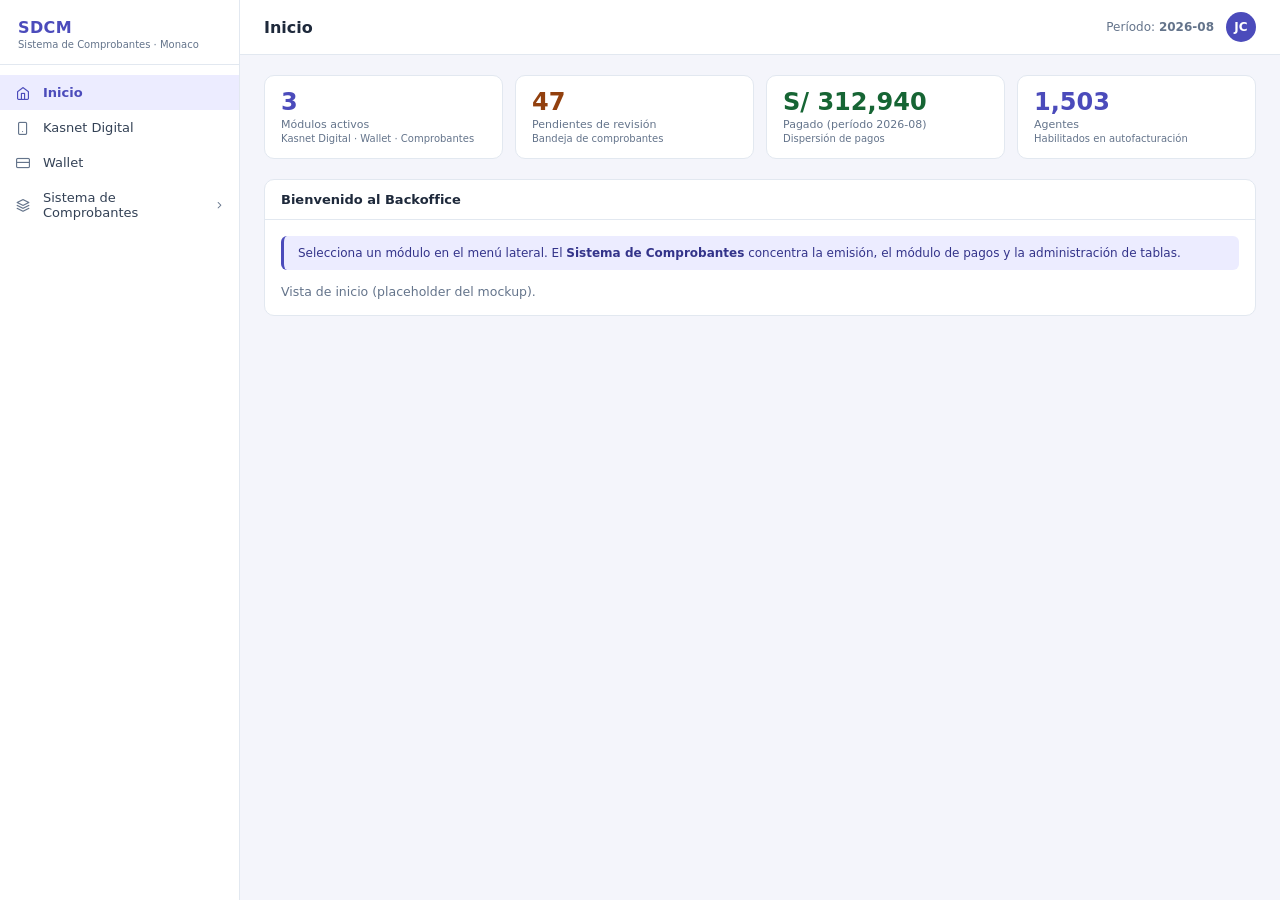
==== index.html @ 995d5975 "primer commit" ====
<!DOCTYPE html>
<html lang="es">
<head>
<meta charset="UTF-8"/>
<meta name="viewport" content="width=device-width, initial-scale=1.0"/>
<title>SDCM — Sistema de Comprobantes Monaco</title>
<link rel="stylesheet" href="css/style.css">
  <link rel="stylesheet" href="css/main.css">
  <link rel="stylesheet" href="icons/Feather/style.css">
</head>
<body>

<!-- ===== SIDEBAR ===== -->
<aside class="sb">
  <div class="sb-brand">
    <h1>SDCM</h1>
    <small>Sistema de Comprobantes · Monaco</small>
  </div>
  <nav class="sb-nav">
    <a data-view="inicio" class="active"><i class="icon-home ic"></i> Inicio</a>
    <a data-view="kasnet-digital"><i class="icon-smartphone ic"></i> Kasnet Digital</a>
    <a data-view="wallet"><i class="icon-credit-card ic"></i> Wallet</a>

    <div class="grp" id="grp-sdcm">
      <div class="grp-head"><i class="icon-layers ic"></i> Sistema de Comprobantes <i class="icon-chevron-right caret"></i></div>
      <div class="grp-body">
        <div class="subgrp">Emisión de Comprobantes</div>
        <a data-view="lotes"><i class="icon-inbox ic"></i> Lotes</a>
        <a data-view="comprobantes"><i class="icon-file-text ic"></i> Comprobantes</a>
        <a data-view="bandeja"><i class="icon-tool ic"></i> Bandeja de Revisión</a>
        <a data-view="anulaciones"><i class="icon-x-circle ic"></i> Anulaciones</a>

        <div class="subgrp">Módulo de Pagos</div>
        <a data-view="prep-pagos"><i class="icon-link-2 ic"></i> Preparación de Pagos</a>
        <a data-view="disp-pagos"><i class="icon-dollar-sign ic"></i> Dispersión de Pagos</a>

        <div class="subgrp">Administración de tablas</div>
        <a data-view="mantenimiento"><i class="icon-settings ic"></i> Mantenimiento</a>
        <a data-view="auditoria"><i class="icon-edit-3 ic"></i> Auditoría</a>
      </div>
    </div>
  </nav>
</aside>

<!-- ===== MAIN ===== -->
<div class="main">
  <div class="topbar">
    <span class="topbar-title" id="viewTitle">Inicio</span>
    <span class="topbar-sub" id="viewSub"></span>
    <div class="ml">
      <span style="font-size:12px;color:var(--muted)">Período: <b>2026-08</b></span>
      <div class="avatar">JC</div>
    </div>
  </div>
  <div class="content">

<!-- ======================== INICIO ======================== -->
<section class="view active" id="inicio">
  <div class="cards" style="grid-template-columns:repeat(4,1fr)">
    <div class="card"><div class="n">3</div><div class="lbl">Módulos activos</div><div class="sub">Kasnet Digital · Wallet · Comprobantes</div></div>
    <div class="card amber"><div class="n">47</div><div class="lbl">Pendientes de revisión</div><div class="sub">Bandeja de comprobantes</div></div>
    <div class="card ok"><div class="n">S/ 312,940</div><div class="lbl">Pagado (período 2026-08)</div><div class="sub">Dispersión de pagos</div></div>
    <div class="card"><div class="n">1,503</div><div class="lbl">Agentes</div><div class="sub">Habilitados en autofacturación</div></div>
  </div>
  <div class="panel">
    <div class="ph">Bienvenido al Backoffice</div>
    <div class="pb">
      <div class="info">Selecciona un módulo en el menú lateral. El <b>Sistema de Comprobantes</b> concentra la emisión, el módulo de pagos y la administración de tablas.</div>
      <p style="color:var(--muted);font-size:12.5px;">Vista de inicio (placeholder del mockup).</p>
    </div>
  </div>
</section>

<!-- ======================== KASNET DIGITAL ======================== -->
<section class="view" id="kasnet-digital">
  <div class="panel">
    <div class="ph">Kasnet Digital</div>
    <div class="pb"><div class="info">Módulo <b>Kasnet Digital</b> — placeholder del mockup. Aún sin pantallas definidas.</div></div>
  </div>
</section>

<!-- ======================== WALLET ======================== -->
<section class="view" id="wallet">
  <div class="panel">
    <div class="ph">Wallet</div>
    <div class="pb"><div class="info">Módulo <b>Wallet</b> — placeholder del mockup. Aún sin pantallas definidas.</div></div>
  </div>
</section>

<!-- ======================== LOTES ======================== -->
<section class="view" id="lotes">
  <div class="tabs">
    <button class="active" data-tab="lotes-dash">📊 Estado General</button>
    <button data-tab="lotes-carga">📤 Carga de Planilla</button>
    <button data-tab="lotes-consulta">📋 Consulta de Lotes</button>
  </div>

  <!-- Tab: Estado General -->
  <div class="tab-pane active" id="lotes-dash">
    <div class="cards">
      <div class="card"><div class="n">12</div><div class="lbl">Total lotes</div><div class="sub">Histórico</div></div>
      <div class="card amber"><div class="n">1</div><div class="lbl">Lote Clasificado</div><div class="sub">Pendiente de envío</div></div>
      <div class="card amber"><div class="n">1</div><div class="lbl">Lote Procesando</div><div class="sub">En emisión</div></div>
      <div class="card amber"><div class="n">1</div><div class="lbl">Lote Pagando</div><div class="sub">En módulo de pagos</div></div>
      <div class="card ok"><div class="n">9</div><div class="lbl">Lote Finalizado</div><div class="sub">Cerrados</div></div>
    </div>
    <div class="panel">
      <div class="ph">Distribución de lotes por estado</div>
      <div class="pb">
        <div class="chart">
          <div class="bar-row"><span class="lbl">Lote Finalizado</span><div class="bar-track"><div class="bar-fill bar-ok" style="width:75%"></div></div><span class="val">9</span></div>
          <div class="bar-row"><span class="lbl">Lote Pagando</span><div class="bar-track"><div class="bar-fill bar-amber" style="width:8%"></div></div><span class="val">1</span></div>
          <div class="bar-row"><span class="lbl">Lote Procesando</span><div class="bar-track"><div class="bar-fill bar-kas" style="width:8%"></div></div><span class="val">1</span></div>
          <div class="bar-row"><span class="lbl">Lote Clasificado</span><div class="bar-track"><div class="bar-fill bar-amber" style="width:8%"></div></div><span class="val">1</span></div>
        </div>
      </div>
    </div>
    <div class="panel">
      <div class="ph">Lotes recientes</div>
      <div class="pb">
        <table>
          <tr><th>Archivo</th><th>Período</th><th>Registros</th><th>Completados</th><th>Observados</th><th>Estado</th><th></th></tr>
          <tr><td>Carga_2026-08.xlsx</td><td>2026-08</td><td>1,482</td><td>1,203</td><td>47</td><td><span class="badge b-amber">Lote Pagando</span></td><td><button class="btn sm ghost" onclick="openDetalle()">Ver</button></td></tr>
          <tr><td>Carga_2026-07.xlsx</td><td>2026-07</td><td>1,455</td><td>1,420</td><td>12</td><td><span class="badge b-ok">Lote Finalizado</span></td><td><button class="btn sm ghost" onclick="openDetalle()">Ver</button></td></tr>
          <tr><td>Carga_2026-06.xlsx</td><td>2026-06</td><td>1,430</td><td>1,398</td><td>8</td><td><span class="badge b-ok">Lote Finalizado</span></td><td><button class="btn sm ghost" onclick="openDetalle()">Ver</button></td></tr>
        </table>
      </div>
    </div>
  </div>

  <!-- Tab: Carga de Planilla -->
  <div class="tab-pane" id="lotes-carga">
    <div class="info">Solo se aceptan archivos <b>.xlsx</b> con las 27 columnas definidas. El sistema verifica que existan reglas activas antes de aceptar el archivo.</div>
    <div class="drop" onclick="startClasif()">
      <div class="drop-icon">📁</div>
      <b>Arrastra el Excel aquí o haz clic para seleccionar</b>
      <p>Formato: .xlsx · Máx. ~10,000 registros (Escenario B)</p>
    </div>
    <div id="carga-panel" style="display:none;margin-top:16px;">
      <div class="panel">
        <div class="ph">Resumen del archivo <span class="hint">confirmar antes de clasificar</span></div>
        <div class="pb">
          <table style="margin-bottom:12px;">
            <tr><td><b>Archivo</b></td><td>Carga_2026-08.xlsx</td><td><b>Registros</b></td><td>1,482</td><td><b>Cargado por</b></td><td>Joel Cauti · 09:14 hrs</td></tr>
          </table>
          <div class="btn-row"><button class="btn" onclick="runClasif()">✓ Confirmar y clasificar</button><button class="btn ghost">Cancelar</button></div>
        </div>
      </div>
      <div id="clasif-run" style="display:none;">
        <div class="panel">
          <div class="ph">Clasificando… <span class="hint">el sistema aplica reglas de negocio en tiempo real</span></div>
          <div class="pb">
            <div class="prog"><i id="clasif-bar" style="width:0%;transition:width .3s"></i></div>
            <small id="clasif-pct" style="color:var(--muted)">0 de 1,482 registros procesados</small>
          </div>
        </div>
      </div>
      <div id="clasif-result" style="display:none;">
        <div class="panel">
          <div class="ph">Resultado de clasificación <span class="hint">revisa antes de enviar a la OSE</span></div>
          <div class="pb">
            <div class="cards">
              <div class="card ok"><div class="n">1,203</div><div class="lbl">05 · Carga Completado</div></div>
              <div class="card"><div class="n">98</div><div class="lbl">01 · No Aplica</div></div>
              <div class="card"><div class="n">86</div><div class="lbl">02 · No Requerido</div></div>
              <div class="card"><div class="n">48</div><div class="lbl">03 · No Pago</div></div>
              <div class="card warn"><div class="n">47</div><div class="lbl">04 · Observado</div></div>
            </div>
            <div class="formula"><b>Cuadre:</b> 1,482 = 1,203 + 98 + 86 + 48 + 47</div>
            <div class="btn-row" style="margin-top:14px;">
              <button class="btn ok">✓ Confirmar envío a OSE</button>
              <button class="btn ghost">Ver observados (47)</button>
            </div>
          </div>
        </div>
      </div>
    </div>
  </div>

  <!-- Tab: Consulta de Lotes -->
  <div class="tab-pane" id="lotes-consulta">
    <div class="filters">
      <div class="fld"><label>Período</label><input type="month" value="2026-08"></div>
      <div class="fld"><label>Estado</label><select><option>Todos</option><option>Lote Clasificado</option><option>Lote Procesando</option><option>Lote Pagando</option><option>Lote Finalizado</option></select></div>
      <div class="fld"><label>Archivo</label><input placeholder="Buscar por nombre…"></div>
      <div class="fld"><label>&nbsp;</label><button class="btn">Filtrar</button></div>
    </div>
    <div class="panel">
      <div class="ph">Lotes <span class="cnt">12 resultados</span></div>
      <div class="pb">
        <table>
          <tr><th>Archivo</th><th>Período</th><th>Cargado por</th><th>Fecha carga</th><th>Registros</th><th>Completados</th><th>Estado</th><th></th></tr>
          <tr><td>Carga_2026-08.xlsx</td><td>2026-08</td><td>Joel Cauti</td><td>2026-08-31 09:14</td><td>1,482</td><td>1,203</td><td><span class="badge b-amber">Lote Pagando</span></td><td><button class="btn sm ghost" onclick="openLote()">Ver</button></td></tr>
          <tr><td>Carga_2026-07.xlsx</td><td>2026-07</td><td>María Torres</td><td>2026-07-30 10:22</td><td>1,455</td><td>1,420</td><td><span class="badge b-ok">Lote Finalizado</span></td><td><button class="btn sm ghost" onclick="openLote()">Ver</button></td></tr>
          <tr><td>Carga_2026-06.xlsx</td><td>2026-06</td><td>Joel Cauti</td><td>2026-06-28 08:55</td><td>1,430</td><td>1,398</td><td><span class="badge b-ok">Lote Finalizado</span></td><td><button class="btn sm ghost" onclick="openLote()">Ver</button></td></tr>
        </table>
        <div class="pager"><span class="pager-info">1–3 de 12 lotes</span><div class="pager-ctrls"><button>«</button><button class="active">1</button><button>2</button><button>3</button><button>4</button><button>»</button></div></div>
      </div>
    </div>
  </div>
</section>

<!-- ======================== COMPROBANTES ======================== -->
<section class="view" id="comprobantes">
  <div class="tabs">
    <button class="active" data-tab="comp-facturas">🧾 Facturas</button>
    <button data-tab="comp-boletas">📄 Boletas</button>
    <button data-tab="comp-nc">↩️ Notas de Crédito</button>
  </div>
  <div class="tab-pane active" id="comp-facturas">
    <div class="filters">
      <div class="fld"><label>Período</label><input type="month" value="2026-08"></div>
      <div class="fld"><label>Estado</label><select><option>Todos</option><option>09 · Emitido SUNAT</option><option>11 · Aprobado</option><option>10 · Rechazado</option><option>07 · Observado</option></select></div>
      <div class="fld"><label>RUC</label><input placeholder="20481234567"></div>
      <div class="fld"><label>Tienda</label><input placeholder="034301"></div>
      <div class="fld"><label>&nbsp;</label><button class="btn">Filtrar</button></div>
      <div class="fld"><label>&nbsp;</label><button class="btn ghost">Exportar</button></div>
    </div>
    <div class="cards" style="grid-template-columns:repeat(5,1fr)">
      <div class="card ok"><div class="n">1,150</div><div class="lbl">11 · Aprobados</div></div>
      <div class="card"><div class="n">28</div><div class="lbl">09 · En SUNAT</div></div>
      <div class="card warn"><div class="n">18</div><div class="lbl">10 · Rechazados</div></div>
      <div class="card amber"><div class="n">47</div><div class="lbl">04/07 · Observados</div></div>
      <div class="card amber"><div class="n">5</div><div class="lbl">08 · Error</div></div>
    </div>
    <div class="panel">
      <div class="pb">
        <table>
          <tr><th>Agente</th><th>RUC</th><th>Tienda</th><th>Serie-Corr.</th><th>Monto</th><th>Detracción</th><th>Estado</th><th></th></tr>
          <tr><td>Sucre y Sale</td><td>10238817868</td><td>034301</td><td>F001-0410</td><td>S/ 640.00</td><td>—</td><td><span class="badge b-ok">11 · Aprobado</span></td><td><button class="btn sm ghost" onclick="openDetalle()">Detalle</button></td></tr>
          <tr><td>Comercial Lima EIRL</td><td>20487654321</td><td>102944</td><td>F001-0411</td><td>S/ 1,240.00</td><td>S/ 124.00</td><td><span class="badge b-ok">11 · Aprobado</span></td><td><button class="btn sm ghost" onclick="openDetalle()">Detalle</button></td></tr>
          <tr><td>Servicios Norte SAC</td><td>20489999888</td><td>108877</td><td>F001-0412</td><td>S/ 560.00</td><td>—</td><td><span class="badge b-amber">07 · Observado</span></td><td><button class="btn sm ghost" onclick="openDetalle()">Detalle</button></td></tr>
          <tr><td>Bodega San Isidro</td><td>20481112223</td><td>098011</td><td>F001-0409</td><td>S/ 820.00</td><td>S/ 82.00</td><td><span class="badge b-warn">10 · Rechazado</span></td><td><button class="btn sm ghost" onclick="openDetalle()">Detalle</button></td></tr>
        </table>
        <div class="pager"><span class="pager-info">1–4 de 1,248 comprobantes</span><div class="pager-ctrls"><button>«</button><button class="active">1</button><button>2</button><button>»</button></div></div>
      </div>
    </div>
  </div>
  <div class="tab-pane" id="comp-boletas">
    <div class="info">Las boletas son clasificadas como <b>02 - Carga No Requerido</b> y no se emiten a la OSE. Se muestran aquí para consulta y descarga de información.</div>
    <div class="panel"><div class="pb">
      <table>
        <tr><th>Agente</th><th>RUC</th><th>Tienda</th><th>Monto</th><th>Estado</th><th></th></tr>
        <tr><td>Minimarket El Sol</td><td>10238800001</td><td>011203</td><td>S/ 94.72</td><td><span class="badge b-muted">02 · No Requerido</span></td><td><button class="btn sm ghost">Ver</button></td></tr>
        <tr><td>Kiosco Norte</td><td>10238800002</td><td>011204</td><td>S/ 120.00</td><td><span class="badge b-muted">02 · No Requerido</span></td><td><button class="btn sm ghost">Ver</button></td></tr>
      </table>
    </div></div>
  </div>
  <div class="tab-pane" id="comp-nc">
    <div class="filters">
      <div class="fld"><label>Período</label><input type="month" value="2026-08"></div>
      <div class="fld"><label>RUC</label><input placeholder="20481234567"></div>
      <div class="fld"><label>&nbsp;</label><button class="btn">Filtrar</button></div>
    </div>
    <div class="panel"><div class="pb">
      <table>
        <tr><th>NC Serie-Corr.</th><th>Factura original</th><th>Período</th><th>Agente</th><th>Monto</th><th>Motivo</th><th>Anulado por</th><th></th></tr>
        <tr><td>FC01-045</td><td>F001-0198</td><td>2026-07</td><td>Bodega Central</td><td>S/ 780.00</td><td>Error en monto</td><td>Joel Cauti · 2026-07-15</td><td><button class="btn sm ghost" onclick="openDetalle()">Ver</button></td></tr>
        <tr><td>FC01-041</td><td>F001-0176</td><td>2026-07</td><td>Servicios del Sur</td><td>S/ 1,320.00</td><td>Duplicidad</td><td>María Torres · 2026-07-10</td><td><button class="btn sm ghost" onclick="openDetalle()">Ver</button></td></tr>
      </table>
    </div></div>
  </div>
</section>

<!-- ======================== BANDEJA DE REVISIÓN ======================== -->
<section class="view" id="bandeja">
  <div class="info">Comprobantes que requieren atención: <b>04 · Carga Observado</b>, <b>07 · Emisión Observado</b>, <b>08 · Error Técnico</b>, <b>10 · SUNAT Rechazado</b>, <b>17 · Pago Error</b>, <b>18 · Pago Rechazado</b>. Las acciones disponibles se adaptan al estado de cada comprobante.</div>
  <div class="filters">
    <div class="fld"><label>Estado</label><select><option>Todos</option><option>04 · Carga Observado</option><option>07 · Emisión Observado</option><option>08 · Error Técnico</option><option>10 · SUNAT Rechazado</option><option>17 · Pago Error</option><option>18 · Pago Rechazado</option></select></div>
    <div class="fld"><label>RUC</label><input placeholder="20481234567"></div>
    <div class="fld"><label>Período</label><input type="month" value="2026-08"></div>
    <div class="fld"><label>Tienda</label><input placeholder="034301"></div>
    <div class="fld"><label>&nbsp;</label><button class="btn">Filtrar</button></div>
  </div>
  <div class="panel">
    <div class="ph">Bandeja de revisión <span class="cnt">47 comprobantes pendientes</span></div>
    <div class="pb">
      <table>
        <tr><th>Agente</th><th>RUC</th><th>Tienda</th><th>Serie-Corr.</th><th>Monto</th><th>Estado</th><th>Motivo</th><th>Acciones</th></tr>
        <tr><td>Sucre y Sale</td><td>10238817868</td><td>034301</td><td>—</td><td>S/ 94.72</td><td><span class="badge b-amber">04 · Carga Obs.</span></td><td>Sin cuenta detracción</td>
          <td><button class="btn sm ghost" onclick="openDetalle()">Detalle</button> <button class="btn sm">Validar y reenviar</button></td></tr>
        <tr><td>Comercial Lima EIRL</td><td>20487654321</td><td>102944</td><td>F001-0244</td><td>S/ 1,240.00</td><td><span class="badge b-amber">07 · Emisión Obs.</span></td><td>RUC receptor inválido (4032)</td>
          <td><button class="btn sm ghost" onclick="openDetalle()">Detalle</button> <button class="btn sm">Corregir y reenviar</button></td></tr>
        <tr><td>Servicios Norte SAC</td><td>20489999888</td><td>108877</td><td>F001-0118</td><td>S/ 560.00</td><td><span class="badge b-warn">08 · Error técnico</span></td><td>Timeout BizLinks — 3 reintentos agotados</td>
          <td><button class="btn sm ghost" onclick="openDetalle()">Detalle</button> <button class="btn sm">Reintentar emisión</button></td></tr>
        <tr><td>Bodega San Isidro</td><td>20481112223</td><td>098011</td><td>F001-0409</td><td>S/ 820.00</td><td><span class="badge b-warn">10 · SUNAT Rech.</span></td><td>Monto no coincide con detracción</td>
          <td><button class="btn sm ghost" onclick="openDetalle()">Detalle</button> <button class="btn sm ghost">Opción A</button> <button class="btn sm ghost">Opción B</button></td></tr>
        <tr><td>Distribuidora Andina</td><td>20486667778</td><td>055312</td><td>F001-0388</td><td>S/ 430.00</td><td><span class="badge b-warn">17 · Pago Error</span></td><td>Timeout API TAM — extorno ejecutado</td>
          <td><button class="btn sm ghost" onclick="openDetalle()">Detalle</button> <button class="btn sm">Reintentar pago</button></td></tr>
        <tr><td>Kiosco Central</td><td>20481235555</td><td>011011</td><td>F001-0301</td><td>S/ 95.00</td><td><span class="badge b-warn">18 · Pago Rech.</span></td><td>Cuenta bancaria cerrada</td>
          <td><button class="btn sm ghost" onclick="openDetalle()">Detalle</button> <button class="btn sm">Corregir cuenta</button></td></tr>
      </table>
      <div class="pager"><span class="pager-info">1–6 de 47 comprobantes</span><div class="pager-ctrls"><button>«</button><button class="active">1</button><button>2</button><button>3</button><button>»</button></div></div>
    </div>
  </div>
</section>

<!-- ======================== ANULACIONES ======================== -->
<section class="view" id="anulaciones">
  <div class="tabs">
    <button class="active" data-tab="anu-sel">🔲 Selección para anular</button>
    <button data-tab="anu-hist">📋 Historial de anulaciones</button>
  </div>
  <div class="tab-pane active" id="anu-sel">
    <div class="warn-box">Selecciona los comprobantes a anular e ingresa un motivo. El sistema generará automáticamente la Nota de Crédito tipo 07 y la enviará a la OSE. Esta acción <b>no se puede deshacer</b>.</div>
    <div class="filters">
      <div class="fld"><label>Período</label><input type="month" value="2026-08"></div>
      <div class="fld"><label>RUC</label><input placeholder="20481234567"></div>
      <div class="fld"><label>&nbsp;</label><button class="btn">Filtrar</button></div>
    </div>
    <div class="panel"><div class="pb">
      <div class="check-all"><input type="checkbox" id="anulAll" onclick="toggleAll('anulChk',this.checked)"><label for="anulAll">Seleccionar todos los resultados</label></div>
      <table>
        <tr><th></th><th>Agente</th><th>RUC</th><th>Serie-Corr.</th><th>Monto</th><th>Estado comp.</th><th>Estado pago</th><th></th></tr>
        <tr><td><input type="checkbox" class="anulChk"></td><td>Bodega San Isidro</td><td>20481112223</td><td>F001-0410</td><td>S/ 640.00</td><td><span class="badge b-ok">11 · Aprobado</span></td><td><span class="badge b-kas">15 · Programado</span></td><td><button class="btn sm ghost" onclick="openDetalle()">Ver</button></td></tr>
        <tr><td><input type="checkbox" class="anulChk"></td><td>Agente Los Andes</td><td>20485550001</td><td>F001-0289</td><td>S/ 1,120.00</td><td><span class="badge b-ok">11 · Aprobado</span></td><td><span class="badge b-ok">20 · Completado</span></td><td><button class="btn sm ghost" onclick="openDetalle()">Ver</button></td></tr>
        <tr><td><input type="checkbox" class="anulChk"></td><td>Comercial Lima EIRL</td><td>20487654321</td><td>F001-0411</td><td>S/ 1,240.00</td><td><span class="badge b-ok">11 · Aprobado</span></td><td><span class="badge b-muted">14 · Pendiente</span></td><td><button class="btn sm ghost" onclick="openDetalle()">Ver</button></td></tr>
      </table>
      <div class="btn-row">
        <div style="flex:1"><input id="motivoAnul" placeholder="Motivo de anulación (obligatorio)…" style="width:100%;padding:7px 9px;border:1px solid var(--border);border-radius:6px;font-size:12.5px;"></div>
        <button class="btn danger">🚫 Anular seleccionados</button>
      </div>
    </div></div>
  </div>
  <div class="tab-pane" id="anu-hist">
    <div class="filters">
      <div class="fld"><label>Período</label><input type="month" value="2026-08"></div>
      <div class="fld"><label>RUC</label><input placeholder="20481234567"></div>
      <div class="fld"><label>&nbsp;</label><button class="btn">Filtrar</button></div>
      <div class="fld"><label>&nbsp;</label><button class="btn ghost">Exportar</button></div>
    </div>
    <div class="panel"><div class="pb">
      <table>
        <tr><th>NC</th><th>Factura orig.</th><th>Período</th><th>Agente</th><th>Monto</th><th>Motivo</th><th>Anulado por</th><th></th></tr>
        <tr><td>FC01-045</td><td>F001-0198</td><td>2026-07</td><td>Bodega Central</td><td>S/ 780.00</td><td>Error en monto</td><td>Joel Cauti · 2026-07-15</td><td><button class="btn sm ghost">PDF/XML</button></td></tr>
        <tr><td>FC01-041</td><td>F001-0176</td><td>2026-07</td><td>Servicios del Sur</td><td>S/ 1,320.00</td><td>Duplicidad</td><td>María Torres · 2026-07-10</td><td><button class="btn sm ghost">PDF/XML</button></td></tr>
      </table>
      <div class="pager"><span class="pager-info">1–2 de 63 anulaciones</span><div class="pager-ctrls"><button>«</button><button class="active">1</button><button>2</button><button>»</button></div></div>
    </div></div>
  </div>
</section>

<!-- ======================== PREPARACIÓN DE PAGOS ======================== -->
<section class="view" id="prep-pagos">
  <div class="tabs">
    <button class="active" data-tab="prep-cruce">🔗 Cruce SUNAT</button>
    <button data-tab="prep-reten">🔒 Retención de Pagos</button>
    <button data-tab="prep-prog">📅 Programación de Pagos</button>
  </div>
  <div class="tab-pane active" id="prep-cruce">
    <div class="info">Carga el CSV exportado de SUNAT con las facturas registradas del período. El sistema cruza por <b>RUC + Serie + Correlativo</b> y asigna estados 13 o 14.</div>
    <div class="drop">
      <div class="drop-icon">📎</div>
      <b>Cargar CSV de SUNAT — Período 2026-08</b>
      <p>El cruce es idempotente: cargar el mismo archivo dos veces no duplica registros.</p>
    </div>
    <div class="panel" style="margin-top:16px;">
      <div class="ph">Resultado del cruce anterior <span class="hint">2026-08-15 14:30</span></div>
      <div class="pb">
        <div class="cards" style="grid-template-columns:repeat(3,1fr)">
          <div class="card"><div class="n">1,150</div><div class="lbl">Procesados</div></div>
          <div class="card ok"><div class="n">892</div><div class="lbl">14 · Pago Pendiente</div></div>
          <div class="card warn"><div class="n">58</div><div class="lbl">13 · Pago Observado</div></div>
        </div>
        <table style="margin-top:14px;">
          <tr><th>Agente</th><th>RUC</th><th>Serie-Corr.</th><th>Estado OSE</th><th>En SUNAT</th><th>Monto sistema</th><th>Monto SUNAT</th><th>Resultado</th></tr>
          <tr><td>Bodega San Isidro</td><td>20481112223</td><td>F001-0410</td><td><span class="badge b-ok">11 · Aprobado</span></td><td><span class="badge b-ok">Sí</span></td><td>S/ 640.00</td><td>S/ 640.00</td><td><span class="badge b-muted">14 · Pendiente</span></td></tr>
          <tr><td>Comercial El Faro</td><td>20484445556</td><td>F001-0411</td><td><span class="badge b-ok">11 · Aprobado</span></td><td><span class="badge b-warn">No</span></td><td>S/ 1,320.00</td><td>—</td><td><span class="badge b-warn">13 · No en SUNAT</span></td></tr>
          <tr><td>Servicios Norte</td><td>20489999888</td><td>F001-0118</td><td><span class="badge b-ok">11 · Aprobado</span></td><td><span class="badge b-ok">Sí</span></td><td>S/ 900.00</td><td>S/ 850.00</td><td><span class="badge b-warn">13 · Monto difiere</span></td></tr>
        </table>
      </div>
    </div>
  </div>
  <div class="tab-pane" id="prep-reten">
    <div class="info"><b>Gate de aprobación:</b> solo los comprobantes que Red Comercial apruebe (<code>approvedForPayment = true</code>) podrán ser programados por Tesorería. Los retenidos no avanzan a estado 15 por ningún flujo.</div>
    <div class="filters">
      <div class="fld"><label>RUC</label><input placeholder="20481234567"></div>
      <div class="fld"><label>Período</label><input type="month" value="2026-08"></div>
      <div class="fld"><label>&nbsp;</label><button class="btn">Filtrar</button></div>
    </div>
    <div class="panel"><div class="pb">
      <div class="check-all"><input type="checkbox" id="retenAll" onclick="toggleAll('retenChk',this.checked)"><label for="retenAll">Seleccionar todos</label></div>
      <table>
        <tr><th></th><th>Agente</th><th>RUC</th><th>Serie-Corr.</th><th>Monto</th><th>Aprobación</th><th></th></tr>
        <tr><td><input type="checkbox" class="retenChk" checked></td><td>Bodega San Isidro</td><td>20481112223</td><td>F001-0410</td><td>S/ 640.00</td><td><span class="badge b-amber">Pendiente</span></td><td><button class="btn sm ghost" onclick="openDetalle()">Ver</button></td></tr>
        <tr><td><input type="checkbox" class="retenChk" checked></td><td>Comercial El Faro</td><td>20484445556</td><td>F001-0411</td><td>S/ 1,320.00</td><td><span class="badge b-amber">Pendiente</span></td><td><button class="btn sm ghost" onclick="openDetalle()">Ver</button></td></tr>
        <tr><td><input type="checkbox" class="retenChk" checked></td><td>Agente Miraflores</td><td>20487778889</td><td>F001-0412</td><td>S/ 980.00</td><td><span class="badge b-amber">Pendiente</span></td><td><button class="btn sm ghost" onclick="openDetalle()">Ver</button></td></tr>
      </table>
      <div class="btn-row">
        <button class="btn ok">✓ Aprobar seleccionados</button>
        <button class="btn neutral">Retener seleccionados</button>
        <button class="btn ghost danger">Retener y anular (→ NC)</button>
      </div>
      <div class="pager"><span class="pager-info">1–3 de 892 comprobantes por revisar</span><div class="pager-ctrls"><button>«</button><button class="active">1</button><button>2</button><button>»</button></div></div>
    </div></div>
  </div>
  <div class="tab-pane" id="prep-prog">
    <div class="panel">
      <div class="ph">Programar fecha de pago del período</div>
      <div class="pb">
        <div class="filters" style="margin-bottom:0">
          <div class="fld"><label>Período</label><select><option>2026-08 (actual)</option><option>2026-07 (anterior)</option></select></div>
          <div class="fld"><label>Fecha de pago</label><input type="date" value="2026-09-05"></div>
          <div class="fld"><label>&nbsp;</label><button class="btn">Programar → estado 15</button></div>
        </div>
        <div class="info" style="margin-top:14px;margin-bottom:0">
          Solo se programarán los <b>852 comprobantes</b> con <code>approvedForPayment = true</code>. Los 40 retenidos no serán afectados.
        </div>
      </div>
    </div>
    <div class="panel">
      <div class="ph">Resumen de aprobaciones</div>
      <div class="pb">
        <div class="cards" style="grid-template-columns:repeat(3,1fr)">
          <div class="card ok"><div class="n">852</div><div class="lbl">Aprobados para pago</div></div>
          <div class="card warn"><div class="n">40</div><div class="lbl">Retenidos</div></div>
          <div class="card"><div class="n">892</div><div class="lbl">Total en 14 · Pendiente</div></div>
        </div>
      </div>
    </div>
  </div>
</section>

<!-- ======================== DISPERSIÓN DE PAGOS ======================== -->
<section class="view" id="disp-pagos">
  <!-- Bloque 1: Dashboard + Reportes -->
  <div class="panel">
    <div class="ph">Estado general de pagos — 2026-08</div>
    <div class="pb">
      <div class="tabs" style="margin-bottom:14px;">
        <button class="active" data-tab="dp-dashboard">📊 Dashboard</button>
        <button data-tab="dp-reportes">📈 Reportes</button>
      </div>
      <div class="tab-pane active" id="dp-dashboard">
        <div class="disp-summary">
          <div class="disp-card"><div class="n" style="color:var(--text)">S/ 486,320</div><div class="l">Total a pagar</div></div>
          <div class="disp-card"><div class="n" style="color:var(--ok)">S/ 312,940</div><div class="l">Pagado (19+20)</div></div>
          <div class="disp-card"><div class="n" style="color:var(--kas)">S/ 158,120</div><div class="l">En proceso (14+15+16)</div></div>
          <div class="disp-card"><div class="n" style="color:var(--warn)">S/ 15,260</div><div class="l">Con error/rechazo (17+18)</div></div>
        </div>
        <div class="prog" style="height:14px;margin-bottom:6px;"><i style="width:64%"></i></div>
        <small style="color:var(--muted)">64% completado · 546 de 852 agentes confirmados</small>
        <div class="formula" style="margin-top:10px;"><b>Cuadre:</b> S/ 486,320 = Pagado S/ 312,940 + En proceso S/ 158,120 + Con problema S/ 15,260</div>
        <div style="margin-top:16px;">
          <div class="chart">
            <div class="bar-row"><span class="lbl">20 · Comprobante Completado</span><div class="bar-track"><div class="bar-fill bar-ok" style="width:56%"></div></div><span class="val">480</span></div>
            <div class="bar-row"><span class="lbl">19 · Pago Confirmado</span><div class="bar-track"><div class="bar-fill bar-ok" style="width:8%"></div></div><span class="val">66</span></div>
            <div class="bar-row"><span class="lbl">16 · Archivo Generado</span><div class="bar-track"><div class="bar-fill bar-kas" style="width:18%"></div></div><span class="val">152</span></div>
            <div class="bar-row"><span class="lbl">15 · Pago Programado</span><div class="bar-track"><div class="bar-fill bar-kas" style="width:9%"></div></div><span class="val">80</span></div>
            <div class="bar-row"><span class="lbl">14 · Pago Pendiente</span><div class="bar-track"><div class="bar-fill bar-amber" style="width:4%"></div></div><span class="val">40</span></div>
            <div class="bar-row"><span class="lbl">18 · Pago Rechazado</span><div class="bar-track"><div class="bar-fill bar-warn" style="width:3%"></div></div><span class="val">5</span></div>
            <div class="bar-row"><span class="lbl">17 · Pago Error</span><div class="bar-track"><div class="bar-fill bar-warn" style="width:3%"></div></div><span class="val">3</span></div>
          </div>
        </div>
      </div>
      <div class="tab-pane" id="dp-reportes">
        <div style="display:grid;grid-template-columns:repeat(3,1fr);gap:14px;">
          <div class="panel" style="margin:0;">
            <div class="ph">Pagos realizados <span class="hint">estados 19+20</span></div>
            <div class="pb">
              <div class="card ok" style="margin-bottom:10px;"><div class="n">546</div><div class="lbl">S/ 312,940 dispersados</div></div>
              <div class="filters" style="margin:0;flex-direction:column;gap:6px;">
                <div class="fld"><label>Canal</label><select><option>Todos</option><option>BCP</option><option>Scotiabank</option><option>BBVA</option><option>Detracciones</option><option>Cajas</option></select></div>
                <button class="btn ghost" style="width:100%">📥 Descargar Excel</button>
              </div>
            </div>
          </div>
          <div class="panel" style="margin:0;">
            <div class="ph">Pagos pendientes <span class="hint">estados 13–17</span></div>
            <div class="pb">
              <div class="card amber" style="margin-bottom:10px;"><div class="n">242</div><div class="lbl">S/ 158,120 en proceso</div></div>
              <div class="filters" style="margin:0;flex-direction:column;gap:6px;">
                <div class="fld"><label>Canal</label><select><option>Todos</option><option>BCP</option><option>Scotiabank</option><option>BBVA</option><option>Detracciones</option><option>Cajas</option></select></div>
                <button class="btn ghost" style="width:100%">📥 Descargar Excel</button>
              </div>
            </div>
          </div>
          <div class="panel" style="margin:0;">
            <div class="ph">Rechazos bancarios <span class="hint">estado 18</span></div>
            <div class="pb">
              <div class="card warn" style="margin-bottom:10px;"><div class="n">5</div><div class="lbl">S/ 610 rechazados</div></div>
              <div class="filters" style="margin:0;flex-direction:column;gap:6px;">
                <div class="fld"><label>Canal</label><select><option>Todos</option><option>BCP</option><option>Scotiabank</option></select></div>
                <button class="btn ghost" style="width:100%">📥 Descargar Excel</button>
              </div>
            </div>
          </div>
        </div>
      </div>
    </div>
  </div>

  <!-- Bloque 2: Dispersión por entidad financiera -->
  <div class="panel">
    <div class="ph">Dispersión por entidad financiera</div>
    <div class="pb">
      <div class="tabs" style="margin-bottom:14px;">
        <button class="active" data-tab="dp-bcp">BCP (312)</button>
        <button data-tab="dp-scotia">Scotiabank (198)</button>
        <button data-tab="dp-bbva">BBVA (156)</button>
        <button data-tab="dp-detrac">Detracciones (98)</button>
        <button data-tab="dp-cajas">Cajas · TAM (88)</button>
      </div>
      <div class="tab-pane active" id="dp-bcp">
        <div class="info" style="margin-bottom:10px;">BCP: la fecha de pago efectivo se asigna manualmente al cargar el archivo de resultado.</div>
        <div class="check-all"><input type="checkbox" id="bcpAll" onclick="toggleAll('bcpChk',this.checked)"><label for="bcpAll">Seleccionar todo el grupo BCP</label></div>
        <table>
          <tr><th></th><th>Agente</th><th>RUC</th><th>N° Cuenta</th><th>Monto</th><th>Estado pago</th><th>Fecha/hora pago</th></tr>
          <tr><td><input type="checkbox" class="bcpChk"></td><td>Bodega San Isidro</td><td>20481112223</td><td>194-2837465-0-88</td><td>S/ 640.00</td><td><span class="badge b-kas">15 · Programado</span></td><td><input type="datetime-local" style="padding:4px;border:1px solid var(--border);border-radius:5px;font-size:11px;" disabled></td></tr>
          <tr><td><input type="checkbox" class="bcpChk"></td><td>Minimarket Central</td><td>20482223334</td><td>194-9988776-0-55</td><td>S/ 1,050.00</td><td><span class="badge b-blue">16 · Archivo Gen.</span></td><td><input type="datetime-local" style="padding:4px;border:1px solid var(--border);border-radius:5px;font-size:11px;" disabled></td></tr>
        </table>
        <div class="btn-row">
          <button class="btn">📄 Generar TXT (seleccionados)</button>
          <button class="btn ghost">📥 Cargar resultado del banco</button>
          <button class="btn ghost">📎 Cargar constancia PDF</button>
        </div>
        <small style="color:var(--muted);">La fecha de pago efectivo se habilita solo después de cargar el resultado bancario.</small>
      </div>
      <div class="tab-pane" id="dp-scotia">
        <div class="info">Scotiabank informa la <b>fecha de pago en la cabecera</b> de su Excel de resultado — el sistema la asigna automáticamente a todos los registros del lote.</div>
        <div class="check-all"><input type="checkbox"><label>Seleccionar todo el grupo Scotiabank</label></div>
        <table>
          <tr><th></th><th>Agente</th><th>RUC</th><th>N° Cuenta</th><th>Monto</th><th>Estado</th><th>Fecha pago (auto)</th></tr>
          <tr><td><input type="checkbox"></td><td>Sucre y Sale</td><td>10238817868</td><td>780-7618819-00</td><td>S/ 94.72</td><td><span class="badge b-ok">19 · Confirmado</span></td><td>2026-09-05 (cabecera)</td></tr>
        </table>
        <div class="btn-row"><button class="btn">📄 Generar TXT</button><button class="btn ghost">📥 Cargar resultado</button><button class="btn ghost">📎 Constancia PDF</button></div>
      </div>
      <div class="tab-pane" id="dp-bbva">
        <div class="info">BBVA informa <b>fecha y hora por registro</b> en su Excel — el sistema la asigna automáticamente a cada comprobante.</div>
        <div class="check-all"><input type="checkbox"><label>Seleccionar todo el grupo BBVA</label></div>
        <table>
          <tr><th></th><th>Agente</th><th>RUC</th><th>N° Cuenta</th><th>Monto</th><th>Estado</th><th>Fecha pago (auto)</th></tr>
          <tr><td><input type="checkbox"></td><td>Agente Miraflores</td><td>20487778889</td><td>0011-0234-56789012</td><td>S/ 980.00</td><td><span class="badge b-ok">19 · Confirmado</span></td><td>2026-09-05 14:32</td></tr>
        </table>
        <div class="btn-row"><button class="btn">📄 Generar TXT</button><button class="btn ghost">📥 Cargar resultado</button><button class="btn ghost">📎 Constancia PDF</button></div>
      </div>
      <div class="tab-pane" id="dp-detrac">
        <div class="info">SUNAT Detracciones: la fecha de pago efectivo se asigna manualmente, igual que BCP.</div>
        <div class="check-all"><input type="checkbox"><label>Seleccionar todo el grupo Detracciones</label></div>
        <table>
          <tr><th></th><th>Agente</th><th>RUC</th><th>Cuenta detracción</th><th>Monto detr.</th><th>Estado</th><th>Fecha pago</th></tr>
          <tr><td><input type="checkbox"></td><td>Servicios del Sur</td><td>20485556667</td><td>00-123-456789</td><td>S/ 158.40</td><td><span class="badge b-kas">15 · Programado</span></td><td><input type="datetime-local" style="padding:4px;border:1px solid var(--border);border-radius:5px;font-size:11px;" disabled></td></tr>
        </table>
        <div class="btn-row"><button class="btn">📄 Generar TXT</button><button class="btn ghost">📥 Cargar resultado</button><button class="btn ghost">📎 Constancia PDF</button></div>
      </div>
      <div class="tab-pane" id="dp-cajas">
        <div class="info">Dispersión en línea vía <b>API TAM</b>. Login JWT (8h), cifrado AES-GCM. La fecha de pago la responde el API por transacción. Sin generar TXT.</div>
        <div class="filters" style="margin-bottom:10px;">
          <div class="fld" style="flex:1"><label>Glosa genérica</label><input style="min-width:340px" value="Pago autofacturación período 2026-08"></div>
          <div class="fld"><label>&nbsp;</label><button class="btn ghost sm">Aplicar a todos</button></div>
        </div>
        <div class="check-all"><input type="checkbox"><label>Seleccionar todos</label></div>
        <table>
          <tr><th></th><th>Agente</th><th>RUC</th><th>financialBin</th><th>Monto</th><th>Glosa</th><th>Estado</th><th>Fecha pago</th></tr>
          <tr><td><input type="checkbox"></td><td>Agente Kasnet 0912</td><td>20486667778</td><td>009</td><td>S/ 430.00</td><td><input value="Pago autofacturación período 2026-08" style="width:200px;padding:4px 7px;border:1px solid var(--kas);border-radius:5px;font-size:11px;"></td><td><span class="badge b-ok">20 · Completado</span></td><td>2026-09-05 16:42:18</td></tr>
          <tr><td><input type="checkbox"></td><td>Agente Kasnet 1188</td><td>20489990001</td><td>011</td><td>S/ 380.00</td><td><input value="Pago autofacturación período 2026-08" style="width:200px;padding:4px 7px;border:1px solid var(--kas);border-radius:5px;font-size:11px;"></td><td><span class="badge b-warn">17 · Pago Error</span></td><td>—</td></tr>
        </table>
        <div class="btn-row"><button class="btn ok">▶ Dispersar seleccionados</button><button class="btn ghost">Reintentar errores (17)</button></div>
      </div>
    </div>
  </div>

  <!-- Bloque 3: Bandeja de Pagos Rechazados -->
  <div class="panel">
    <div class="ph">Bandeja de pagos rechazados <span class="cnt">5 comprobantes — estado 18</span></div>
    <div class="pb">
      <div class="info" style="margin-bottom:10px;">El banco rechazó el pago. Corrige los datos bancarios y el sistema regresa el comprobante a <b>15 · Pago Programado</b> con indicador <span style="background:#fef3c7;color:#92400e;padding:1px 5px;border-radius:3px;font-size:11px;">Novedad</span>.</div>
      <table>
        <tr><th>Agente</th><th>RUC</th><th>N° Cuenta actual</th><th>Canal</th><th>Monto</th><th>Motivo rechazo</th><th>Cuenta corregida</th><th></th></tr>
        <tr><td>Bodega Pequeña</td><td>20481230000</td><td>194-9988000-0-11</td><td>BCP</td><td>S/ 220.00</td><td>Cuenta inexistente</td>
          <td><input placeholder="Nueva cuenta…" style="padding:5px 7px;border:1px solid var(--kas);border-radius:5px;font-size:11.5px;width:150px;"></td>
          <td><button class="btn sm ok">Corregir → 15</button></td></tr>
        <tr><td>Kiosco Central</td><td>20481235555</td><td>780-0000001-00</td><td>Scotiabank</td><td>S/ 95.00</td><td>Cuenta cerrada</td>
          <td><input placeholder="Nueva cuenta…" style="padding:5px 7px;border:1px solid var(--kas);border-radius:5px;font-size:11.5px;width:150px;"></td>
          <td><button class="btn sm ok">Corregir → 15</button></td></tr>
      </table>
    </div>
  </div>
</section>

<!-- ======================== MANTENIMIENTO ======================== -->
<section class="view" id="mantenimiento">
  <div class="tabs">
    <button class="active" data-tab="mant-ubigeos">🌎 Ubigeos</button>
    <button data-tab="mant-agentes">👥 Agentes</button>
  </div>
  <div class="tab-pane active" id="mant-ubigeos">
    <div class="btn-row" style="margin-bottom:14px;">
      <button class="btn">+ Nuevo ubigeo</button>
      <button class="btn ghost">📥 Importar Excel</button>
      <button class="btn ghost">📤 Exportar Excel</button>
    </div>
    <div class="filters">
      <div class="fld"><label>Código</label><input placeholder="150101"></div>
      <div class="fld"><label>Departamento</label><input placeholder="Lima"></div>
      <div class="fld"><label>Excepción IGV</label><select><option>Todos</option><option>Con excepción</option><option>Sin excepción</option></select></div>
      <div class="fld"><label>Estado</label><select><option>Todos</option><option>Activo</option><option>Inactivo</option></select></div>
      <div class="fld"><label>&nbsp;</label><button class="btn">Filtrar</button></div>
    </div>
    <div class="panel"><div class="pb">
      <table>
        <tr><th>Código</th><th>Departamento</th><th>Provincia</th><th>Distrito</th><th>Excepción IGV</th><th>Estado</th><th></th></tr>
        <tr><td>150101</td><td>Lima</td><td>Lima</td><td>Lima</td><td><span class="badge b-muted">No</span></td><td><span class="badge b-ok">Activo</span></td><td><button class="btn sm ghost">Editar</button></td></tr>
        <tr><td>160101</td><td>Loreto</td><td>Maynas</td><td>Iquitos</td><td><span class="badge b-ok">Sí — TaxRate=0</span></td><td><span class="badge b-ok">Activo</span></td><td><button class="btn sm ghost">Editar</button></td></tr>
        <tr><td>210101</td><td>Puno</td><td>Puno</td><td>Puno</td><td><span class="badge b-muted">No</span></td><td><span class="badge b-muted">Inactivo</span></td><td><button class="btn sm ghost">Activar</button></td></tr>
      </table>
      <div class="pager"><span class="pager-info">1–3 de 1,874 ubigeos</span><div class="pager-ctrls"><button>«</button><button class="active">1</button><button>2</button><button>»</button></div></div>
    </div></div>
  </div>
  <div class="tab-pane" id="mant-agentes">
    <div class="btn-row" style="margin-bottom:14px;">
      <button class="btn">+ Alta en autofacturación</button>
      <button class="btn ghost">📥 Importar Excel</button>
      <button class="btn ghost">📤 Exportar Excel</button>
    </div>
    <div class="filters">
      <div class="fld"><label>RUC</label><input placeholder="20481234567"></div>
      <div class="fld"><label>Tienda (AgentCode)</label><input placeholder="034301"></div>
      <div class="fld"><label>Estado</label><select><option>Todos</option><option>Habilitado</option><option>Deshabilitado</option><option>Solo alta (sin datos)</option></select></div>
      <div class="fld"><label>&nbsp;</label><button class="btn">Filtrar</button></div>
    </div>
    <div class="panel"><div class="pb">
      <table>
        <tr><th>RUC</th><th>Tienda</th><th>Razón Social</th><th>Cuenta detracción</th><th>selfBilling</th><th>Datos</th><th>Habilitado por</th><th></th></tr>
        <tr><td>10238817868</td><td>034301</td><td>Sucre y Sale</td><td>00-123-456789</td><td><span class="badge b-ok">Habilitado</span></td><td><span class="badge b-ok">Completos</span></td><td>Joel Cauti · 2026-08-01</td><td><button class="btn sm ghost">Editar</button> <button class="btn sm ghost warn" style="color:var(--warn);border-color:var(--warn);">Deshabilitar</button></td></tr>
        <tr><td>20484445556</td><td>102944</td><td>—</td><td>00-987-654321</td><td><span class="badge b-ok">Habilitado</span></td><td><span class="badge b-amber">Solo alta</span></td><td>María Torres · 2026-09-20</td><td><button class="btn sm ghost">Editar</button> <button class="btn sm ghost warn" style="color:var(--warn);border-color:var(--warn);">Deshabilitar</button></td></tr>
        <tr><td>20489112233</td><td>055888</td><td>Distribuidora Norte SAC</td><td>00-445-112233</td><td><span class="badge b-muted">Deshabilitado</span></td><td><span class="badge b-ok">Completos</span></td><td>Joel Cauti · 2026-06-15</td><td><button class="btn sm ghost">Editar</button> <button class="btn sm ok">Habilitar</button></td></tr>
      </table>
      <div class="pager"><span class="pager-info">1–3 de 1,503 agentes</span><div class="pager-ctrls"><button>«</button><button class="active">1</button><button>2</button><button>»</button></div></div>
    </div></div>
  </div>
</section>

<!-- ======================== AUDITORÍA ======================== -->
<section class="view" id="auditoria">
  <div class="filters">
    <div class="fld"><label>Usuario</label><input placeholder="jcauti"></div>
    <div class="fld"><label>Entidad</label><select><option>Todas</option><option>Lote</option><option>Comprobante</option><option>Pago</option><option>Ubigeo</option><option>Agente</option></select></div>
    <div class="fld"><label>Acción</label><select><option>Todas</option><option>Crear</option><option>Editar</option><option>Anular</option><option>Aprobar</option><option>Dispersar</option></select></div>
    <div class="fld"><label>Período</label><input type="month" value="2026-08"></div>
    <div class="fld"><label>&nbsp;</label><button class="btn">Filtrar</button></div>
    <div class="fld"><label>&nbsp;</label><button class="btn ghost">Exportar</button></div>
  </div>
  <div class="panel">
    <div class="ph">Bitácora de auditoría <span class="cnt">registro de cambios del sistema</span></div>
    <div class="pb">
      <table>
        <tr><th>Fecha/hora</th><th>Usuario</th><th>Entidad</th><th>Acción</th><th>Detalle</th><th>IP</th></tr>
        <tr><td>2026-08-31 09:14:22</td><td>Joel Cauti</td><td><span class="badge b-kas">Lote</span></td><td><span class="badge b-ok">Crear</span></td><td>Carga_2026-08.xlsx · 1,482 registros</td><td>10.20.1.45</td></tr>
        <tr><td>2026-08-31 11:02:10</td><td>María Torres</td><td><span class="badge b-kas">Comprobante</span></td><td><span class="badge b-amber">Editar</span></td><td>F001-0244 · corrección RUC receptor</td><td>10.20.1.52</td></tr>
        <tr><td>2026-08-30 16:40:55</td><td>Joel Cauti</td><td><span class="badge b-kas">Comprobante</span></td><td><span class="badge b-warn">Anular</span></td><td>F001-0198 · NC FC01-045 · motivo: error en monto</td><td>10.20.1.45</td></tr>
        <tr><td>2026-08-30 14:31:08</td><td>Red Comercial</td><td><span class="badge b-kas">Pago</span></td><td><span class="badge b-ok">Aprobar</span></td><td>852 comprobantes aprobados para pago</td><td>10.20.1.77</td></tr>
        <tr><td>2026-08-29 10:05:33</td><td>Tesorería</td><td><span class="badge b-kas">Pago</span></td><td><span class="badge b-blue">Dispersar</span></td><td>Lote BCP · 312 registros · TXT generado</td><td>10.20.1.90</td></tr>
      </table>
      <div class="pager"><span class="pager-info">1–5 de 2,841 eventos</span><div class="pager-ctrls"><button>«</button><button class="active">1</button><button>2</button><button>3</button><button>»</button></div></div>
    </div>
  </div>
</section>

</div><!-- /content -->
</div><!-- /main -->

<!-- ===== MODAL: DETALLE COMPROBANTE ===== -->
<div class="modal-bg" id="detalleModal">
  <div class="modal">
    <div class="mh">
      <h3>Detalle del comprobante — Sucre y Sale · F001-0410</h3>
      <div style="margin-left:auto;display:flex;gap:8px;align-items:center;">
        <span class="badge b-ok">11 · Sunat Aprobado</span>
        <button class="btn sm ghost">PDF</button>
        <button class="btn sm ghost">XML</button>
        <button class="mh .x" onclick="closeDetalle()" style="font-size:20px;background:none;border:none;cursor:pointer;color:var(--muted);margin-left:8px;">×</button>
      </div>
    </div>
    <div class="mb">
      <p style="font-size:11.5px;color:var(--muted);margin-bottom:12px;">Ciclo de emisión</p>
      <div class="timeline">
        <div class="tl-step done"><span class="tl-dot">✓</span>05 Carga</div><span class="tl-line done"></span>
        <div class="tl-step done"><span class="tl-dot">✓</span>06 OSE</div><span class="tl-line done"></span>
        <div class="tl-step done"><span class="tl-dot">✓</span>09 SUNAT</div><span class="tl-line done"></span>
        <div class="tl-step done"><span class="tl-dot">✓</span>11 Aprobado</div>
        <span class="tl-line done"></span>
        <div class="tl-step done"><span class="tl-dot">✓</span>14 Pendiente</div><span class="tl-line done"></span>
        <div class="tl-step done"><span class="tl-dot">✓</span>15 Programado</div><span class="tl-line done"></span>
        <div class="tl-step done"><span class="tl-dot">✓</span>16 Archivo</div><span class="tl-line done"></span>
        <div class="tl-step done"><span class="tl-dot">✓</span>19 Confirmado</div><span class="tl-line done"></span>
        <div class="tl-step cur"><span class="tl-dot">●</span>20 Completo</div>
      </div>
      <details class="dblock" open style="margin-top:14px;">
        <summary>Datos del Agente</summary>
        <div class="dblock-b">
          <div class="dfield"><span class="k">Tienda (AgentCode)</span><span class="v">034301</span></div>
          <div class="dfield"><span class="k">RUC</span><span class="v">10238817868</span></div>
          <div class="dfield"><span class="k">Razón Social</span><span class="v">SUCRE Y SALE</span></div>
          <div class="dfield"><span class="k">Titular</span><span class="v">MARIA ANGELICA HUARCAYA</span></div>
          <div class="dfield"><span class="k">Ubigeo</span><span class="v">080108</span></div>
          <div class="dfield"><span class="k">Correo</span><span class="v">anikycha@hotmail.com</span></div>
          <div class="dfield"><span class="k">Entidad Financiera</span><span class="v">Scotiabank</span></div>
          <div class="dfield"><span class="k">Número de Cuenta</span><span class="v">7807618819</span></div>
        </div>
      </details>
      <details class="dblock">
        <summary>Datos del comprobante del período</summary>
        <div class="dblock-b">
          <div class="dfield"><span class="k">Período</span><span class="v">2026-08</span></div>
          <div class="dfield"><span class="k">Segmentación</span><span class="v">Plata</span></div>
          <div class="dfield"><span class="k">Comisión</span><span class="v">S/ 125.02</span></div>
          <div class="dfield"><span class="k">Bonos</span><span class="v">S/ 0.00</span></div>
          <div class="dfield"><span class="k">Devoluciones y Descuentos</span><span class="v">-S/ 30.30</span></div>
          <div class="dfield"><span class="k">IGV</span><span class="v">S/ 0.00</span></div>
          <div class="dfield"><span class="k">Total Comisión</span><span class="v">S/ 94.72</span></div>
          <div class="dfield"><span class="k">Tipo Comprobante</span><span class="v">Boleta</span></div>
        </div>
      </details>
      <details class="dblock">
        <summary>Datos de Recepción del Comprobante de Pago</summary>
        <div class="dblock-b">
          <div class="dfield"><span class="k">Fecha de recepción</span><span class="v">08/09/2026 10:10</span></div>
          <div class="dfield"><span class="k">Tipo de presentación</span><span class="v">Físico</span></div>
          <div class="dfield"><span class="k">Estado</span><span class="v" style="color:var(--amber)">Pendiente</span></div>
          <div class="dfield"><span class="k">Proceso</span><span class="v">Revisión de Documento</span></div>
        </div>
      </details>
      <details class="dblock">
        <summary>Estado de Revisión del Comprobante de Pago</summary>
        <div class="dblock-b">
          <div class="dfield"><span class="k">Fecha revisión</span><span class="v">—</span></div>
          <div class="dfield"><span class="k">Usuario revisión</span><span class="v">—</span></div>
          <div class="dfield"><span class="k">Observación</span><span class="v">—</span></div>
          <div class="dfield"><span class="k">Estado</span><span class="v">—</span></div>
        </div>
      </details>
    </div>
    <div class="mf"><button class="btn ghost" onclick="closeDetalle()">Cerrar</button></div>
  </div>
</div>

<!-- ===== MODAL: RESUMEN LOTE ===== -->
<div class="modal-bg" id="loteModal">
  <div class="modal">
    <div class="mh">
      <h3>Resumen — Carga_2026-08.xlsx</h3>
      <button onclick="closeLote()" style="margin-left:auto;font-size:20px;background:none;border:none;cursor:pointer;color:var(--muted);">×</button>
    </div>
    <div class="mb">
      <div class="cards">
        <div class="card"><div class="n">1,482</div><div class="lbl">Total registros</div></div>
        <div class="card ok"><div class="n">1,203</div><div class="lbl">05 · Completado</div></div>
        <div class="card"><div class="n">98</div><div class="lbl">01 · No Aplica</div></div>
        <div class="card"><div class="n">86</div><div class="lbl">02 · No Requerido</div></div>
        <div class="card"><div class="n">48</div><div class="lbl">03 · No Pago</div></div>
        <div class="card warn"><div class="n">47</div><div class="lbl">04 · Observado</div></div>
      </div>
      <div class="formula"><b>Cuadre clasificación:</b> 1,482 = 1,203 + 98 + 86 + 48 + 47</div>
      <div class="panel" style="margin-top:14px;">
        <div class="ph">Comprobantes del lote</div>
        <div class="pb">
          <table>
            <tr><th>RUC</th><th>Agente</th><th>Serie-Corr.</th><th>Monto</th><th>Estado</th><th></th></tr>
            <tr><td>10238817868</td><td>Sucre y Sale</td><td>F001-0410</td><td>S/ 94.72</td><td><span class="badge b-ok">11 · Aprobado</span></td><td><button class="btn sm ghost" onclick="closeLote();openDetalle()">Ver</button></td></tr>
            <tr><td>20484445556</td><td>Comercial El Faro</td><td>F001-0411</td><td>S/ 1,320.00</td><td><span class="badge b-kas">15 · Programado</span></td><td><button class="btn sm ghost" onclick="closeLote();openDetalle()">Ver</button></td></tr>
            <tr><td>20481230000</td><td>Bodega Pequeña</td><td>—</td><td>S/ 0.00</td><td><span class="badge b-muted">03 · No Pago</span></td><td><button class="btn sm ghost" onclick="closeLote();openDetalle()">Ver</button></td></tr>
          </table>
          <div class="pager"><span class="pager-info">1–3 de 1,482</span></div>
        </div>
      </div>
    </div>
    <div class="mf">
      <button class="btn ghost" onclick="closeLote()">Cerrar</button>
      <button class="btn ghost">📥 Descargar Excel del lote</button>
      <button class="btn ok" onclick="alert('Lote confirmado como Procesado.')">✓ Confirmar cierre del lote</button>
    </div>
  </div>
</div>

<script src="js/script.js"></script>
</body>
</html>
---- css/style.css ----
:root{
  --kas:#4b4bbb;--kas-d:#33338a;--kas-l:#ececff;--kas-ll:#f4f5fb;
  --ok:#166534;--ok-l:#dcfce7;--warn:#991b1b;--warn-l:#fee2e2;
  --amber:#92400e;--amber-l:#fef3c7;--blue:#1e40af;--blue-l:#dbeafe;
  --muted:#64748b;--border:#e2e8f0;--panel:#fff;--text:#1e293b;
  --sb-w:240px;
}
*{box-sizing:border-box;margin:0;padding:0;}
body{font-family:'Segoe UI',system-ui,sans-serif;background:var(--kas-ll);color:var(--text);font-size:13px;display:flex;min-height:100vh;}

/* ─── SIDEBAR (tema claro) ─── */
.sb{width:var(--sb-w);background:#fff;color:var(--text);display:flex;flex-direction:column;position:sticky;top:0;height:100vh;overflow-y:auto;flex-shrink:0;border-right:1px solid var(--border);}
.sb-brand{padding:18px 18px 14px;border-bottom:1px solid var(--border);}
.sb-brand h1{font-size:16px;font-weight:700;letter-spacing:.4px;color:var(--kas);}
.sb-brand small{font-size:10px;color:var(--muted);display:block;margin-top:2px;}
.sb-nav{padding:10px 0px;flex:1;}

/* ítem base (nivel superior) */
.sb-nav a{position:relative;display:flex;align-items:center;gap:11px;padding:10px 14px;margin:0px 0;color:#334155;text-decoration:none;font-size:13px;cursor:pointer;border-radius:0px;transition:background .15s,color .15s;}
.sb-nav a:hover{background:#f4f5fb;}
.sb-nav a .ic{width:18px;min-width:18px;display:inline-flex;align-items:center;justify-content:center;text-align:center;color:var(--muted);font-size:14px;flex-shrink:0;}
/* seleccionado nivel superior: lila + texto morado + barra morada a la derecha */
.sb-nav a.active{background:var(--kas-l);color:var(--kas);font-weight:600;}
.sb-nav a.active .ic{color:var(--kas);}
.sb-nav a.active::after{content:'';position:absolute;right:-8px;top:6px;bottom:6px;width:4px;border-radius:4px 0 0 4px;background:var(--kas);}

.sb-nav .sep{font-size:10px;text-transform:uppercase;letter-spacing:.8px;color:var(--muted);padding:14px 14px 4px;font-weight:600;}

/* ─── SIDEBAR: menú jerárquico (acordeón) ─── */
.sb-nav .grp-head{position:relative;display:flex;align-items:center;gap:11px;padding:10px 14px;margin:0px 0;color:#334155;font-size:13px;cursor:pointer;border-radius:0px;transition:background .15s,color .15s;user-select:none;}
.sb-nav .grp-head:hover{background:#f4f5fb;}
.sb-nav .grp-head .ic{width:18px;min-width:18px;display:inline-flex;align-items:center;justify-content:center;text-align:center;color:var(--muted);font-size:14px;flex-shrink:0;}
.sb-nav .grp-head .caret{margin-left:auto;font-size:11px;color:var(--muted);transition:transform .2s;}
.sb-nav .grp-head.active{background:var(--kas-l);color:var(--kas);font-weight:600;}
.sb-nav .grp-head.active .ic{color:var(--kas);}
.sb-nav .grp.open > .grp-head .caret{transform:rotate(90deg);}
.sb-nav .grp-head.active .caret{color:var(--kas);}
.sb-nav .grp-body{display:none;padding-left:12px;}
.sb-nav .grp.open > .grp-body{display:block;}

/* subgrupo: ítem con bullet morado (nivel 2) */
.sb-nav .subgrp{display:flex;align-items:center;gap:10px;font-size:12.5px;color:#334155;padding:9px 14px 9px 16px;font-weight:500;}
.sb-nav .subgrp::before{content:'';width:5px;height:5px;border-radius:50%;background:var(--kas);flex-shrink:0;}

/* ítems de vista anidados (nivel 3): indentados, sin bullet */
.sb-nav .grp-body a{padding:8px 14px 8px 34px;font-size:12.5px;color:#475569;}
.sb-nav .grp-body a:hover{background:#f4f5fb;}
/* subítem seleccionado: morado sólido, texto blanco, sin barra lateral */
.sb-nav .grp-body a.active{background:var(--kas);color:#fff;font-weight:600;}
.sb-nav .grp-body a.active .ic{color:#fff;}
.sb-nav .grp-body a.active::after{display:none;}
.sb-nav .grp-body a .ic{width:14px;font-size:12px;}

/* ─── MAIN ─── */
.main{flex:1;display:flex;flex-direction:column;min-width:0;}
.topbar{background:var(--panel);border-bottom:1px solid var(--border);padding:12px 24px;display:flex;align-items:center;gap:12px;position:sticky;top:0;z-index:20;}
.topbar-title{font-size:16px;font-weight:600;}
.topbar-sub{font-size:12px;color:var(--muted);margin-left:4px;}
.topbar .ml{margin-left:auto;display:flex;align-items:center;gap:12px;}
.avatar{width:30px;height:30px;border-radius:50%;background:var(--kas);color:#fff;display:flex;align-items:center;justify-content:center;font-size:12px;font-weight:700;}
.content{padding:20px 24px;flex:1;}
.view{display:none;}
.view.active{display:block;}

/* ─── TABS ─── */
.tabs{display:flex;gap:2px;border-bottom:1px solid var(--border);margin-bottom:16px;}
.tabs button{padding:8px 16px;background:none;border:none;border-bottom:2px solid transparent;cursor:pointer;font-size:12.5px;color:var(--muted);transition:color .15s;}
.tabs button.active{color:var(--kas);border-bottom-color:var(--kas);font-weight:600;}
.tab-pane{display:none;}.tab-pane.active{display:block;}

/* ─── CARDS ─── */
.cards{display:grid;grid-template-columns:repeat(auto-fill,minmax(160px,1fr));gap:12px;margin-bottom:20px;}
.card{background:var(--panel);border:1px solid var(--border);border-radius:10px;padding:14px 16px;}
.card .n{font-size:24px;font-weight:700;color:var(--kas);line-height:1;}
.card .lbl{font-size:11px;color:var(--muted);margin-top:4px;}
.card .sub{font-size:10px;color:var(--muted);margin-top:2px;}
.card.ok .n{color:var(--ok);}
.card.warn .n{color:var(--warn);}
.card.amber .n{color:var(--amber);}

/* ─── CHART BARS ─── */
.chart{display:flex;flex-direction:column;gap:8px;}
.bar-row{display:flex;align-items:center;gap:10px;font-size:12px;}
.bar-row .lbl{width:180px;color:var(--muted);flex-shrink:0;}
.bar-track{flex:1;height:20px;background:#f1f5f9;border-radius:4px;overflow:hidden;}
.bar-fill{height:100%;border-radius:4px;transition:width .6s ease;}
.bar-row .val{width:38px;text-align:right;font-weight:600;color:var(--text);}
.bar-ok{background:var(--ok);}
.bar-kas{background:var(--kas);}
.bar-amber{background:#f59e0b;}
.bar-warn{background:#ef4444;}
.bar-muted{background:#94a3b8;}

/* ─── PANELS ─── */
.panel{background:var(--panel);border:1px solid var(--border);border-radius:10px;margin-bottom:16px;overflow:hidden;}
.ph{padding:12px 16px;border-bottom:1px solid var(--border);font-weight:600;display:flex;align-items:center;gap:8px;}
.ph .hint{font-size:11px;color:var(--muted);font-weight:400;margin-left:auto;}
.ph .cnt{font-size:11px;color:var(--muted);font-weight:400;}
.pb{padding:16px;}

/* ─── TABLE ─── */
table{width:100%;border-collapse:collapse;font-size:12.5px;}
th,td{text-align:left;padding:9px 12px;border-bottom:1px solid var(--border);}
th{background:#f8fafc;font-size:10.5px;text-transform:uppercase;letter-spacing:.5px;color:var(--muted);font-weight:600;}
tr:last-child td{border-bottom:none;}
tr:hover td{background:#fafbff;}

/* ─── BADGES ─── */
.badge{display:inline-flex;align-items:center;padding:2px 8px;border-radius:20px;font-size:10.5px;font-weight:600;white-space:nowrap;}
.b-ok{background:var(--ok-l);color:var(--ok);}
.b-warn{background:var(--warn-l);color:var(--warn);}
.b-amber{background:var(--amber-l);color:var(--amber);}
.b-blue{background:var(--blue-l);color:var(--blue);}
.b-muted{background:#f1f5f9;color:#475569;}
.b-kas{background:var(--kas-l);color:var(--kas-d);}

/* ─── BUTTONS ─── */
.btn{padding:7px 14px;border:none;border-radius:7px;background:var(--kas);color:#fff;font-size:12px;font-weight:600;cursor:pointer;transition:background .15s;}
.btn:hover{background:var(--kas-d);}
.btn.ghost{background:transparent;color:var(--kas);border:1px solid var(--kas);}
.btn.ok{background:#16a34a;}
.btn.danger{background:#dc2626;}
.btn.neutral{background:#64748b;}
.btn.sm{padding:5px 10px;font-size:11.5px;}
.btn-row{display:flex;gap:8px;flex-wrap:wrap;margin-top:12px;}

/* ─── FILTERS ─── */
.filters{display:flex;gap:10px;flex-wrap:wrap;align-items:flex-end;margin-bottom:14px;}
.fld{display:flex;flex-direction:column;gap:3px;}
.fld label{font-size:10.5px;color:var(--muted);text-transform:uppercase;letter-spacing:.4px;}
.fld input,.fld select{padding:6px 9px;border:1px solid var(--border);border-radius:6px;font-size:12.5px;background:var(--panel);}

/* ─── PAGER ─── */
.pager{display:flex;align-items:center;justify-content:space-between;margin-top:12px;flex-wrap:wrap;gap:8px;}
.pager-info{font-size:11.5px;color:var(--muted);}
.pager-ctrls{display:flex;gap:4px;}
.pager-ctrls button{padding:4px 9px;border:1px solid var(--border);background:var(--panel);border-radius:5px;cursor:pointer;font-size:11.5px;}
.pager-ctrls button.active{background:var(--kas);color:#fff;border-color:var(--kas);}

/* ─── DROP ZONE ─── */
.drop{border:2px dashed var(--kas);border-radius:10px;padding:32px;text-align:center;background:var(--kas-l);cursor:pointer;color:var(--kas-d);}
.drop:hover{background:#e0e0ff;}
.drop .drop-icon{font-size:28px;margin-bottom:8px;}
.drop p{font-size:12.5px;margin-top:4px;color:var(--muted);}

/* ─── PROGRESS ─── */
.prog{height:10px;background:#e2e8f0;border-radius:5px;overflow:hidden;margin:8px 0;}
.prog i{display:block;height:100%;background:var(--kas);border-radius:5px;}

/* ─── INFO BOX ─── */
.info{background:var(--kas-l);border-left:3px solid var(--kas);padding:10px 14px;border-radius:6px;font-size:12px;color:var(--kas-d);margin-bottom:14px;}
.warn-box{background:var(--amber-l);border-left:3px solid #f59e0b;padding:10px 14px;border-radius:6px;font-size:12px;color:var(--amber);margin-bottom:14px;}
.formula{font-family:ui-monospace,monospace;font-size:11.5px;background:#f8fafc;border:1px dashed var(--border);border-radius:5px;padding:7px 12px;margin-top:8px;color:var(--muted);}
.formula b{color:var(--text);}

/* ─── MODAL ─── */
.modal-bg{display:none;position:fixed;inset:0;background:rgba(15,23,42,.5);z-index:100;padding:24px;overflow-y:auto;}
.modal-bg.open{display:flex;align-items:flex-start;justify-content:center;}
.modal{background:var(--panel);border-radius:12px;width:100%;max-width:960px;box-shadow:0 20px 60px rgba(0,0,0,.25);}
.mh{padding:14px 20px;border-bottom:1px solid var(--border);display:flex;align-items:center;gap:10px;position:sticky;top:0;background:var(--panel);border-radius:12px 12px 0 0;}
.mh h3{font-size:15px;}
.mh .x{margin-left:auto;cursor:pointer;font-size:20px;color:var(--muted);background:none;border:none;line-height:1;}
.mb{padding:20px;}
.mf{padding:12px 20px;border-top:1px solid var(--border);display:flex;justify-content:flex-end;gap:8px;background:var(--panel);border-radius:0 0 12px 12px;}

/* ─── DETAIL BLOCKS ─── */
.dblock{border:1px solid var(--border);border-radius:8px;margin-bottom:12px;overflow:hidden;}
.dblock summary{padding:11px 14px;background:#f8fafc;cursor:pointer;font-weight:600;font-size:12.5px;list-style:none;display:flex;align-items:center;}
.dblock summary::after{content:'▾';margin-left:auto;color:var(--muted);}
.dblock[open] summary::after{content:'▴';}
.dblock-b{padding:14px;display:grid;grid-template-columns:1fr 1fr;gap:6px 32px;}
.dfield{display:flex;justify-content:space-between;padding:4px 0;border-bottom:1px dashed #eef1f6;font-size:12px;}
.dfield .k{color:var(--muted);}
.dfield .v{font-weight:600;text-align:right;}

/* ─── TIMELINE ─── */
.timeline{display:flex;align-items:center;gap:0;flex-wrap:wrap;margin:10px 0;}
.tl-step{display:flex;flex-direction:column;align-items:center;gap:3px;font-size:10px;color:var(--muted);min-width:60px;text-align:center;}
.tl-dot{width:20px;height:20px;border-radius:50%;background:#e2e8f0;border:2px solid #cbd5e1;display:flex;align-items:center;justify-content:center;font-size:10px;}
.tl-step.done .tl-dot{background:var(--ok);border-color:var(--ok);color:#fff;}
.tl-step.cur .tl-dot{background:var(--kas);border-color:var(--kas);color:#fff;box-shadow:0 0 0 4px var(--kas-l);}
.tl-step.err .tl-dot{background:#ef4444;border-color:#ef4444;color:#fff;}
.tl-line{flex:1;height:2px;background:#e2e8f0;min-width:12px;}
.tl-line.done{background:var(--ok);}
.check-all{display:flex;align-items:center;gap:6px;font-size:12px;color:var(--muted);margin-bottom:8px;}

/* ─── DISPERSION STATUS ─── */
.disp-summary{display:grid;grid-template-columns:repeat(4,1fr);gap:12px;margin-bottom:16px;}
.disp-card{background:var(--panel);border:1px solid var(--border);border-radius:10px;padding:14px 16px;text-align:center;}
.disp-card .n{font-size:22px;font-weight:700;line-height:1;}
.disp-card .l{font-size:10.5px;color:var(--muted);margin-top:4px;}
---- css/main.css ----
/********************************************************************/
/*	Joel Ruben Cauti Rojas | 963315470 | Lima - Peru				*/
/*  www.programadoresperuanos.com 									*/
/*  www.clubdelcaos.com 											*/
/*	joe_io@hotmail.com | joel.cauti@gmail.com						*/
/********************************************************************/

/* Fuentes */
@import url('../fonts/Roboto/style.css');
@import url('../fonts/BebasNeue/style.css');
@import url('../fonts/AlexBrush/style.css');
@import url('../fonts/Oswald/style.css');

/* Iconos */
@import url('../icons/Enctypo/style.css');
@import url('../icons/FontAwesome/style.css');
@import url('../icons/Brankic/style.css');
@import url('../icons/Feather/style.css');
@import url('../icons/Hawcons/style.css');
---- icons/Feather/style.css ----
@font-face {
  font-family: 'icomoon';
  src:  url('fonts/icomoon.eot?b51afn');
  src:  url('fonts/icomoon.eot?b51afn#iefix') format('embedded-opentype'),
    url('fonts/icomoon.ttf?b51afn') format('truetype'),
    url('fonts/icomoon.woff?b51afn') format('woff'),
    url('fonts/icomoon.svg?b51afn#icomoon') format('svg');
  font-weight: normal;
  font-style: normal;
  font-display: block;
}

[class^="icon-"], [class*=" icon-"] {
  /* use !important to prevent issues with browser extensions that change fonts */
  font-family: 'icomoon' !important;
  speak: never;
  font-style: normal;
  font-weight: normal;
  font-variant: normal;
  text-transform: none;
  line-height: 1;

  /* Better Font Rendering =========== */
  -webkit-font-smoothing: antialiased;
  -moz-osx-font-smoothing: grayscale;
}

.icon-activity:before {
  content: "\e900";
}
.icon-airplay:before {
  content: "\e901";
}
.icon-alert-circle:before {
  content: "\e902";
}
.icon-alert-octagon:before {
  content: "\e903";
}
.icon-alert-triangle:before {
  content: "\e904";
}
.icon-align-center:before {
  content: "\e905";
}
.icon-align-justify:before {
  content: "\e906";
}
.icon-align-left:before {
  content: "\e907";
}
.icon-align-right:before {
  content: "\e908";
}
.icon-anchor:before {
  content: "\e909";
}
.icon-aperture:before {
  content: "\e90a";
}
.icon-archive:before {
  content: "\e90b";
}
.icon-arrow-down:before {
  content: "\e90c";
}
.icon-arrow-down-circle:before {
  content: "\e90d";
}
.icon-arrow-down-left:before {
  content: "\e90e";
}
.icon-arrow-down-right:before {
  content: "\e90f";
}
.icon-arrow-left:before {
  content: "\e910";
}
.icon-arrow-left-circle:before {
  content: "\e911";
}
.icon-arrow-right:before {
  content: "\e912";
}
.icon-arrow-right-circle:before {
  content: "\e913";
}
.icon-arrow-up:before {
  content: "\e914";
}
.icon-arrow-up-circle:before {
  content: "\e915";
}
.icon-arrow-up-left:before {
  content: "\e916";
}
.icon-arrow-up-right:before {
  content: "\e917";
}
.icon-at-sign:before {
  content: "\e918";
}
.icon-award:before {
  content: "\e919";
}
.icon-bar-chart:before {
  content: "\e91a";
}
.icon-bar-chart-2:before {
  content: "\e91b";
}
.icon-battery:before {
  content: "\e91c";
}
.icon-battery-charging:before {
  content: "\e91d";
}
.icon-bell:before {
  content: "\e91e";
}
.icon-bell-off:before {
  content: "\e91f";
}
.icon-bluetooth:before {
  content: "\e920";
}
.icon-bold:before {
  content: "\e921";
}
.icon-book:before {
  content: "\e922";
}
.icon-book-open:before {
  content: "\e923";
}
.icon-bookmark:before {
  content: "\e924";
}
.icon-box:before {
  content: "\e925";
}
.icon-briefcase:before {
  content: "\e926";
}
.icon-calendar:before {
  content: "\e927";
}
.icon-camera:before {
  content: "\e928";
}
.icon-camera-off:before {
  content: "\e929";
}
.icon-cast:before {
  content: "\e92a";
}
.icon-check:before {
  content: "\e92b";
}
.icon-check-circle:before {
  content: "\e92c";
}
.icon-check-square:before {
  content: "\e92d";
}
.icon-chevron-down:before {
  content: "\e92e";
}
.icon-chevron-left:before {
  content: "\e92f";
}
.icon-chevron-right:before {
  content: "\e930";
}
.icon-chevron-up:before {
  content: "\e931";
}
.icon-chevrons-down:before {
  content: "\e932";
}
.icon-chevrons-left:before {
  content: "\e933";
}
.icon-chevrons-right:before {
  content: "\e934";
}
.icon-chevrons-up:before {
  content: "\e935";
}
.icon-chrome:before {
  content: "\e936";
}
.icon-circle:before {
  content: "\e937";
}
.icon-clipboard:before {
  content: "\e938";
}
.icon-clock:before {
  content: "\e939";
}
.icon-cloud:before {
  content: "\e93a";
}
.icon-cloud-drizzle:before {
  content: "\e93b";
}
.icon-cloud-lightning:before {
  content: "\e93c";
}
.icon-cloud-off:before {
  content: "\e93d";
}
.icon-cloud-rain:before {
  content: "\e93e";
}
.icon-cloud-snow:before {
  content: "\e93f";
}
.icon-code:before {
  content: "\e940";
}
.icon-codepen:before {
  content: "\e941";
}
.icon-codesandbox:before {
  content: "\e942";
}
.icon-coffee:before {
  content: "\e943";
}
.icon-columns:before {
  content: "\e944";
}
.icon-command:before {
  content: "\e945";
}
.icon-compass:before {
  content: "\e946";
}
.icon-copy:before {
  content: "\e947";
}
.icon-corner-down-left:before {
  content: "\e948";
}
.icon-corner-down-right:before {
  content: "\e949";
}
.icon-corner-left-down:before {
  content: "\e94a";
}
.icon-corner-left-up:before {
  content: "\e94b";
}
.icon-corner-right-down:before {
  content: "\e94c";
}
.icon-corner-right-up:before {
  content: "\e94d";
}
.icon-corner-up-left:before {
  content: "\e94e";
}
.icon-corner-up-right:before {
  content: "\e94f";
}
.icon-cpu:before {
  content: "\e950";
}
.icon-credit-card:before {
  content: "\e951";
}
.icon-crop:before {
  content: "\e952";
}
.icon-crosshair:before {
  content: "\e953";
}
.icon-database:before {
  content: "\e954";
}
.icon-delete:before {
  content: "\e955";
}
.icon-disc:before {
  content: "\e956";
}
.icon-dollar-sign:before {
  content: "\e957";
}
.icon-download:before {
  content: "\e958";
}
.icon-download-cloud:before {
  content: "\e959";
}
.icon-droplet:before {
  content: "\e95a";
}
.icon-edit:before {
  content: "\e95b";
}
.icon-edit-2:before {
  content: "\e95c";
}
.icon-edit-3:before {
  content: "\e95d";
}
.icon-external-link:before {
  content: "\e95e";
}
.icon-eye:before {
  content: "\e95f";
}
.icon-eye-off:before {
  content: "\e960";
}
.icon-facebook:before {
  content: "\e961";
}
.icon-fast-forward:before {
  content: "\e962";
}
.icon-feather:before {
  content: "\e963";
}
.icon-figma:before {
  content: "\e964";
}
.icon-file:before {
  content: "\e965";
}
.icon-file-minus:before {
  content: "\e966";
}
.icon-file-plus:before {
  content: "\e967";
}
.icon-file-text:before {
  content: "\e968";
}
.icon-film:before {
  content: "\e969";
}
.icon-filter:before {
  content: "\e96a";
}
.icon-flag:before {
  content: "\e96b";
}
.icon-folder:before {
  content: "\e96c";
}
.icon-folder-minus:before {
  content: "\e96d";
}
.icon-folder-plus:before {
  content: "\e96e";
}
.icon-framer:before {
  content: "\e96f";
}
.icon-frown:before {
  content: "\e970";
}
.icon-gift:before {
  content: "\e971";
}
.icon-git-branch:before {
  content: "\e972";
}
.icon-git-commit:before {
  content: "\e973";
}
.icon-git-merge:before {
  content: "\e974";
}
.icon-git-pull-request:before {
  content: "\e975";
}
.icon-github:before {
  content: "\e976";
}
.icon-gitlab:before {
  content: "\e977";
}
.icon-globe:before {
  content: "\e978";
}
.icon-grid:before {
  content: "\e979";
}
.icon-hard-drive:before {
  content: "\e97a";
}
.icon-hash:before {
  content: "\e97b";
}
.icon-headphones:before {
  content: "\e97c";
}
.icon-heart:before {
  content: "\e97d";
}
.icon-help-circle:before {
  content: "\e97e";
}
.icon-hexagon:before {
  content: "\e97f";
}
.icon-home:before {
  content: "\e980";
}
.icon-image:before {
  content: "\e981";
}
.icon-inbox:before {
  content: "\e982";
}
.icon-info:before {
  content: "\e983";
}
.icon-instagram:before {
  content: "\e984";
}
.icon-italic:before {
  content: "\e985";
}
.icon-key:before {
  content: "\e986";
}
.icon-layers:before {
  content: "\e987";
}
.icon-layout:before {
  content: "\e988";
}
.icon-life-buoy:before {
  content: "\e989";
}
.icon-link:before {
  content: "\e98a";
}
.icon-link-2:before {
  content: "\e98b";
}
.icon-linkedin:before {
  content: "\e98c";
}
.icon-list:before {
  content: "\e98d";
}
.icon-loader:before {
  content: "\e98e";
}
.icon-lock:before {
  content: "\e98f";
}
.icon-log-in:before {
  content: "\e990";
}
.icon-log-out:before {
  content: "\e991";
}
.icon-mail:before {
  content: "\e992";
}
.icon-map:before {
  content: "\e993";
}
.icon-map-pin:before {
  content: "\e994";
}
.icon-maximize:before {
  content: "\e995";
}
.icon-maximize-2:before {
  content: "\e996";
}
.icon-meh:before {
  content: "\e997";
}
.icon-menu:before {
  content: "\e998";
}
.icon-message-circle:before {
  content: "\e999";
}
.icon-message-square:before {
  content: "\e99a";
}
.icon-mic:before {
  content: "\e99b";
}
.icon-mic-off:before {
  content: "\e99c";
}
.icon-minimize:before {
  content: "\e99d";
}
.icon-minimize-2:before {
  content: "\e99e";
}
.icon-minus:before {
  content: "\e99f";
}
.icon-minus-circle:before {
  content: "\e9a0";
}
.icon-minus-square:before {
  content: "\e9a1";
}
.icon-monitor:before {
  content: "\e9a2";
}
.icon-moon:before {
  content: "\e9a3";
}
.icon-more-horizontal:before {
  content: "\e9a4";
}
.icon-more-vertical:before {
  content: "\e9a5";
}
.icon-mouse-pointer:before {
  content: "\e9a6";
}
.icon-move:before {
  content: "\e9a7";
}
.icon-music:before {
  content: "\e9a8";
}
.icon-navigation:before {
  content: "\e9a9";
}
.icon-navigation-2:before {
  content: "\e9aa";
}
.icon-octagon:before {
  content: "\e9ab";
}
.icon-package:before {
  content: "\e9ac";
}
.icon-paperclip:before {
  content: "\e9ad";
}
.icon-pause:before {
  content: "\e9ae";
}
.icon-pause-circle:before {
  content: "\e9af";
}
.icon-pen-tool:before {
  content: "\e9b0";
}
.icon-percent:before {
  content: "\e9b1";
}
.icon-phone:before {
  content: "\e9b2";
}
.icon-phone-call:before {
  content: "\e9b3";
}
.icon-phone-forwarded:before {
  content: "\e9b4";
}
.icon-phone-incoming:before {
  content: "\e9b5";
}
.icon-phone-missed:before {
  content: "\e9b6";
}
.icon-phone-off:before {
  content: "\e9b7";
}
.icon-phone-outgoing:before {
  content: "\e9b8";
}
.icon-pie-chart:before {
  content: "\e9b9";
}
.icon-play:before {
  content: "\e9ba";
}
.icon-play-circle:before {
  content: "\e9bb";
}
.icon-plus:before {
  content: "\e9bc";
}
.icon-plus-circle:before {
  content: "\e9bd";
}
.icon-plus-square:before {
  content: "\e9be";
}
.icon-pocket:before {
  content: "\e9bf";
}
.icon-power:before {
  content: "\e9c0";
}
.icon-printer:before {
  content: "\e9c1";
}
.icon-radio:before {
  content: "\e9c2";
}
.icon-refresh-ccw:before {
  content: "\e9c3";
}
.icon-refresh-cw:before {
  content: "\e9c4";
}
.icon-repeat:before {
  content: "\e9c5";
}
.icon-rewind:before {
  content: "\e9c6";
}
.icon-rotate-ccw:before {
  content: "\e9c7";
}
.icon-rotate-cw:before {
  content: "\e9c8";
}
.icon-rss:before {
  content: "\e9c9";
}
.icon-save:before {
  content: "\e9ca";
}
.icon-scissors:before {
  content: "\e9cb";
}
.icon-search:before {
  content: "\e9cc";
}
.icon-send:before {
  content: "\e9cd";
}
.icon-server:before {
  content: "\e9ce";
}
.icon-settings:before {
  content: "\e9cf";
}
.icon-share:before {
  content: "\e9d0";
}
.icon-share-2:before {
  content: "\e9d1";
}
.icon-shield:before {
  content: "\e9d2";
}
.icon-shield-off:before {
  content: "\e9d3";
}
.icon-shopping-bag:before {
  content: "\e9d4";
}
.icon-shopping-cart:before {
  content: "\e9d5";
}
.icon-shuffle:before {
  content: "\e9d6";
}
.icon-sidebar:before {
  content: "\e9d7";
}
.icon-skip-back:before {
  content: "\e9d8";
}
.icon-skip-forward:before {
  content: "\e9d9";
}
.icon-slack:before {
  content: "\e9da";
}
.icon-slash:before {
  content: "\e9db";
}
.icon-sliders:before {
  content: "\e9dc";
}
.icon-smartphone:before {
  content: "\e9dd";
}
.icon-smile:before {
  content: "\e9de";
}
.icon-speaker:before {
  content: "\e9df";
}
.icon-square:before {
  content: "\e9e0";
}
.icon-star:before {
  content: "\e9e1";
}
.icon-stop-circle:before {
  content: "\e9e2";
}
.icon-sun:before {
  content: "\e9e3";
}
.icon-sunrise:before {
  content: "\e9e4";
}
.icon-sunset:before {
  content: "\e9e5";
}
.icon-tablet:before {
  content: "\e9e6";
}
.icon-tag:before {
  content: "\e9e7";
}
.icon-target:before {
  content: "\e9e8";
}
.icon-terminal:before {
  content: "\e9e9";
}
.icon-thermometer:before {
  content: "\e9ea";
}
.icon-thumbs-down:before {
  content: "\e9eb";
}
.icon-thumbs-up:before {
  content: "\e9ec";
}
.icon-toggle-left:before {
  content: "\e9ed";
}
.icon-toggle-right:before {
  content: "\e9ee";
}
.icon-tool:before {
  content: "\e9ef";
}
.icon-trash:before {
  content: "\e9f0";
}
.icon-trash-2:before {
  content: "\e9f1";
}
.icon-trello:before {
  content: "\e9f2";
}
.icon-trending-down:before {
  content: "\e9f3";
}
.icon-trending-up:before {
  content: "\e9f4";
}
.icon-triangle:before {
  content: "\e9f5";
}
.icon-truck:before {
  content: "\e9f6";
}
.icon-tv:before {
  content: "\e9f7";
}
.icon-twitch:before {
  content: "\e9f8";
}
.icon-twitter:before {
  content: "\e9f9";
}
.icon-type:before {
  content: "\e9fa";
}
.icon-umbrella:before {
  content: "\e9fb";
}
.icon-underline:before {
  content: "\e9fc";
}
.icon-unlock:before {
  content: "\e9fd";
}
.icon-upload:before {
  content: "\e9fe";
}
.icon-upload-cloud:before {
  content: "\e9ff";
}
.icon-user:before {
  content: "\ea00";
}
.icon-user-check:before {
  content: "\ea01";
}
.icon-user-minus:before {
  content: "\ea02";
}
.icon-user-plus:before {
  content: "\ea03";
}
.icon-user-x:before {
  content: "\ea04";
}
.icon-users:before {
  content: "\ea05";
}
.icon-video:before {
  content: "\ea06";
}
.icon-video-off:before {
  content: "\ea07";
}
.icon-voicemail:before {
  content: "\ea08";
}
.icon-volume:before {
  content: "\ea09";
}
.icon-volume-1:before {
  content: "\ea0a";
}
.icon-volume-2:before {
  content: "\ea0b";
}
.icon-volume-x:before {
  content: "\ea0c";
}
.icon-watch:before {
  content: "\ea0d";
}
.icon-wifi:before {
  content: "\ea0e";
}
.icon-wifi-off:before {
  content: "\ea0f";
}
.icon-wind:before {
  content: "\ea10";
}
.icon-x:before {
  content: "\ea11";
}
.icon-x-circle:before {
  content: "\ea12";
}
.icon-x-octagon:before {
  content: "\ea13";
}
.icon-x-square:before {
  content: "\ea14";
}
.icon-youtube:before {
  content: "\ea15";
}
.icon-zap:before {
  content: "\ea16";
}
.icon-zap-off:before {
  content: "\ea17";
}
.icon-zoom-in:before {
  content: "\ea18";
}
.icon-zoom-out:before {
  content: "\ea19";
}
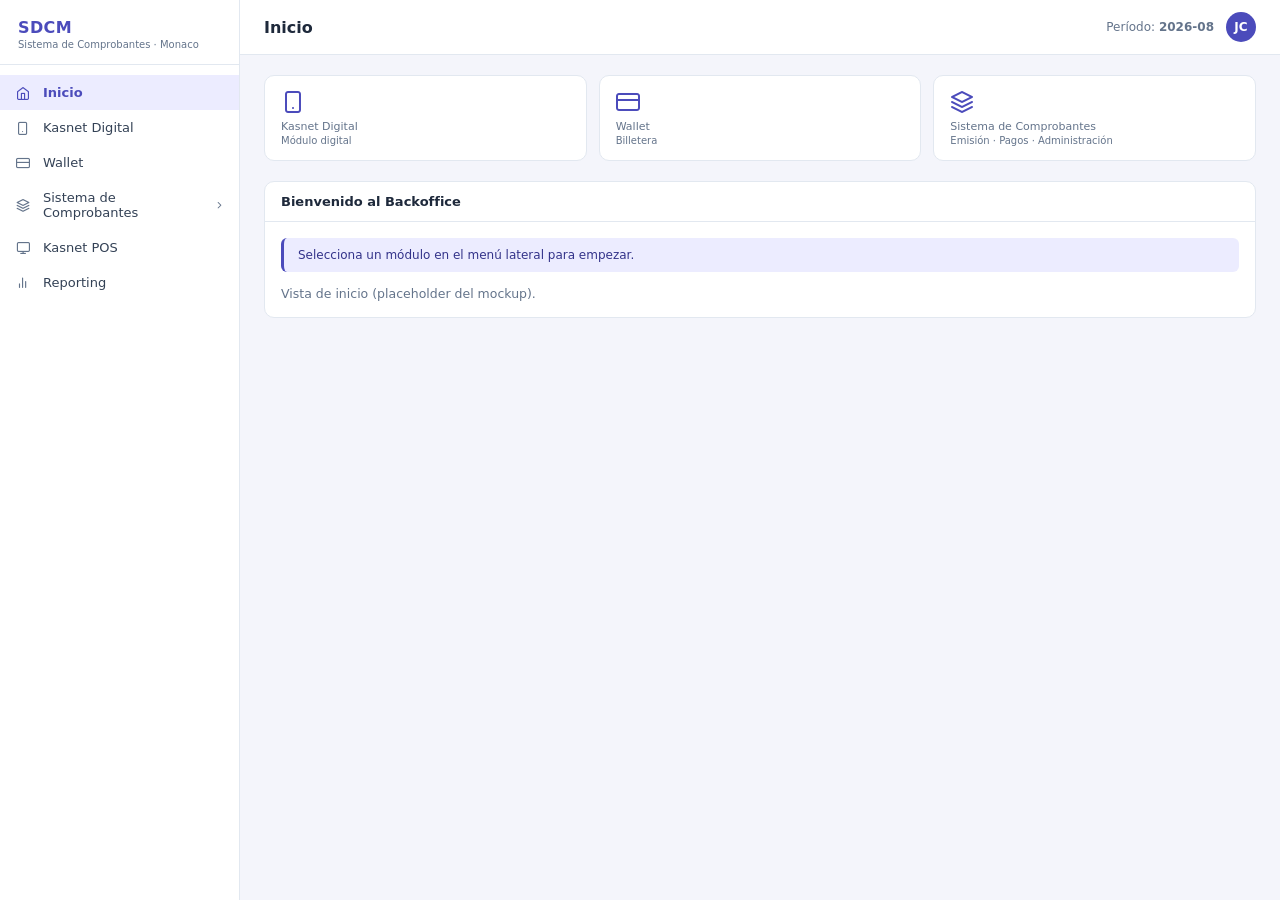
==== commit be0b52fe: "actualizacion" ====
--- a/index.html
+++ b/index.html
@@ -22,23 +22,39 @@
     <a data-view="wallet"><i class="icon-credit-card ic"></i> Wallet</a>
 
     <div class="grp" id="grp-sdcm">
-      <div class="grp-head"><i class="icon-layers ic"></i> Sistema de Comprobantes <i class="icon-chevron-right caret"></i></div>
+      <div class="grp-head" data-view="sistema-comprobantes"><i class="icon-layers ic"></i> Sistema de Comprobantes <i class="icon-chevron-right caret"></i></div>
       <div class="grp-body">
-        <div class="subgrp">Emisión de Comprobantes</div>
-        <a data-view="lotes"><i class="icon-inbox ic"></i> Lotes</a>
-        <a data-view="comprobantes"><i class="icon-file-text ic"></i> Comprobantes</a>
-        <a data-view="bandeja"><i class="icon-tool ic"></i> Bandeja de Revisión</a>
-        <a data-view="anulaciones"><i class="icon-x-circle ic"></i> Anulaciones</a>
-
-        <div class="subgrp">Módulo de Pagos</div>
-        <a data-view="prep-pagos"><i class="icon-link-2 ic"></i> Preparación de Pagos</a>
-        <a data-view="disp-pagos"><i class="icon-dollar-sign ic"></i> Dispersión de Pagos</a>
-
-        <div class="subgrp">Administración de tablas</div>
-        <a data-view="mantenimiento"><i class="icon-settings ic"></i> Mantenimiento</a>
-        <a data-view="auditoria"><i class="icon-edit-3 ic"></i> Auditoría</a>
-      </div>
-    </div>
+        <div class="grp-body-inner">
+        <div class="subgrp">
+          <div class="subgrp-head">Emisión de Comprobantes <i class="icon-chevron-right caret"></i></div>
+          <div class="subgrp-body"><div class="subgrp-body-inner">
+            <a data-view="lotes"><i class="icon-inbox ic"></i> Lotes</a>
+            <a data-view="comprobantes"><i class="icon-file-text ic"></i> Comprobantes</a>
+            <a data-view="bandeja"><i class="icon-tool ic"></i> Bandeja de Revisión</a>
+            <a data-view="anulaciones"><i class="icon-x-circle ic"></i> Anulaciones</a>
+          </div></div>
+        </div>
+
+        <div class="subgrp">
+          <div class="subgrp-head">Módulo de Pagos <i class="icon-chevron-right caret"></i></div>
+          <div class="subgrp-body"><div class="subgrp-body-inner">
+            <a data-view="prep-pagos"><i class="icon-link-2 ic"></i> Preparación de Pagos</a>
+            <a data-view="disp-pagos"><i class="icon-dollar-sign ic"></i> Dispersión de Pagos</a>
+          </div></div>
+        </div>
+
+        <div class="subgrp">
+          <div class="subgrp-head">Administración de tablas <i class="icon-chevron-right caret"></i></div>
+          <div class="subgrp-body"><div class="subgrp-body-inner">
+            <a data-view="mantenimiento"><i class="icon-settings ic"></i> Mantenimiento</a>
+            <a data-view="auditoria"><i class="icon-edit-3 ic"></i> Auditoría</a>
+          </div></div>
+        </div>
+        </div>
+      </div>
+    </div>
+    <a data-view="kasnet-pos"><i class="icon-monitor ic"></i> Kasnet POS</a>
+    <a data-view="reporting"><i class="icon-bar-chart-2 ic"></i> Reporting</a>
   </nav>
 </aside>
 
@@ -56,17 +72,33 @@
 
 <!-- ======================== INICIO ======================== -->
 <section class="view active" id="inicio">
+  <div class="cards" style="grid-template-columns:repeat(3,1fr)">
+    <div class="card"><div class="n"><i class="icon-smartphone"></i></div><div class="lbl">Kasnet Digital</div><div class="sub">Módulo digital</div></div>
+    <div class="card"><div class="n"><i class="icon-credit-card"></i></div><div class="lbl">Wallet</div><div class="sub">Billetera</div></div>
+    <div class="card"><div class="n"><i class="icon-layers"></i></div><div class="lbl">Sistema de Comprobantes</div><div class="sub">Emisión · Pagos · Administración</div></div>
+  </div>
+  <div class="panel">
+    <div class="ph">Bienvenido al Backoffice</div>
+    <div class="pb">
+      <div class="info">Selecciona un módulo en el menú lateral para empezar.</div>
+      <p style="color:var(--muted);font-size:12.5px;">Vista de inicio (placeholder del mockup).</p>
+    </div>
+  </div>
+</section>
+
+<!-- ======================== SISTEMA DE COMPROBANTES (resumen) ======================== -->
+<section class="view" id="sistema-comprobantes">
   <div class="cards" style="grid-template-columns:repeat(4,1fr)">
-    <div class="card"><div class="n">3</div><div class="lbl">Módulos activos</div><div class="sub">Kasnet Digital · Wallet · Comprobantes</div></div>
+    <div class="card"><div class="n">3</div><div class="lbl">Submódulos</div><div class="sub">Emisión · Pagos · Administración</div></div>
     <div class="card amber"><div class="n">47</div><div class="lbl">Pendientes de revisión</div><div class="sub">Bandeja de comprobantes</div></div>
     <div class="card ok"><div class="n">S/ 312,940</div><div class="lbl">Pagado (período 2026-08)</div><div class="sub">Dispersión de pagos</div></div>
     <div class="card"><div class="n">1,503</div><div class="lbl">Agentes</div><div class="sub">Habilitados en autofacturación</div></div>
   </div>
   <div class="panel">
-    <div class="ph">Bienvenido al Backoffice</div>
+    <div class="ph">Sistema de Comprobantes</div>
     <div class="pb">
-      <div class="info">Selecciona un módulo en el menú lateral. El <b>Sistema de Comprobantes</b> concentra la emisión, el módulo de pagos y la administración de tablas.</div>
-      <p style="color:var(--muted);font-size:12.5px;">Vista de inicio (placeholder del mockup).</p>
+      <div class="info">El <b>Sistema de Comprobantes</b> concentra la emisión, el módulo de pagos y la administración de tablas.</div>
+      <p style="color:var(--muted);font-size:12.5px;">Selecciona una pantalla del grupo en el menú lateral: Lotes, Comprobantes, Bandeja de Revisión, Anulaciones, Preparación/Dispersión de Pagos, Mantenimiento o Auditoría.</p>
     </div>
   </div>
 </section>
@@ -84,6 +116,22 @@
   <div class="panel">
     <div class="ph">Wallet</div>
     <div class="pb"><div class="info">Módulo <b>Wallet</b> — placeholder del mockup. Aún sin pantallas definidas.</div></div>
+  </div>
+</section>
+
+<!-- ======================== KASNET POS ======================== -->
+<section class="view" id="kasnet-pos">
+  <div class="panel">
+    <div class="ph">Kasnet POS</div>
+    <div class="pb"><div class="info">Módulo <b>Kasnet POS</b> — placeholder del mockup. Aún sin pantallas definidas.</div></div>
+  </div>
+</section>
+
+<!-- ======================== REPORTING ======================== -->
+<section class="view" id="reporting">
+  <div class="panel">
+    <div class="ph">Reporting</div>
+    <div class="pb"><div class="info">Módulo <b>Reporting</b> — placeholder del mockup. Aún sin pantallas definidas.</div></div>
   </div>
 </section>
 
--- a/css/style.css
+++ b/css/style.css
@@ -3,6 +3,7 @@
   --ok:#166534;--ok-l:#dcfce7;--warn:#991b1b;--warn-l:#fee2e2;
   --amber:#92400e;--amber-l:#fef3c7;--blue:#1e40af;--blue-l:#dbeafe;
   --muted:#64748b;--border:#e2e8f0;--panel:#fff;--text:#1e293b;
+  --border-nav:#c7d2ff;
   --sb-w:240px;
 }
 *{box-sizing:border-box;margin:0;padding:0;}
@@ -34,16 +35,31 @@
 .sb-nav .grp-head.active{background:var(--kas-l);color:var(--kas);font-weight:600;}
 .sb-nav .grp-head.active .ic{color:var(--kas);}
 .sb-nav .grp.open > .grp-head .caret{transform:rotate(90deg);}
+.sb-nav .grp.open > .grp-head{background:var(--kas-l);color:var(--kas);font-weight:600;}
+.sb-nav .grp.open > .grp-head .ic,.sb-nav .grp.open > .grp-head .caret{color:var(--kas);}
 .sb-nav .grp-head.active .caret{color:var(--kas);}
-.sb-nav .grp-body{display:none;padding-left:12px;}
-.sb-nav .grp.open > .grp-body{display:block;}
-
-/* subgrupo: ítem con bullet morado (nivel 2) */
-.sb-nav .subgrp{display:flex;align-items:center;gap:10px;font-size:12.5px;color:#334155;padding:9px 14px 9px 16px;font-weight:500;}
-.sb-nav .subgrp::before{content:'';width:5px;height:5px;border-radius:50%;background:var(--kas);flex-shrink:0;}
+.sb-nav .grp-body{display:grid;grid-template-rows:0fr;opacity:0;transition:grid-template-rows .28s ease,opacity .2s ease;}
+.sb-nav .grp-body-inner{min-height:0;overflow:hidden;padding-left:0px;}
+.sb-nav .grp.open > .grp-body{grid-template-rows:1fr;opacity:1;}
+@media (prefers-reduced-motion: reduce){
+  .sb-nav .grp-body,.sb-nav .subgrp-body{transition:none;}
+}
+
+/* subgrupo (nivel 2): cabecera clicable con bullet morado + caret, cuerpo colapsable */
+.sb-nav .subgrp{font-size:12.5px;}
+.sb-nav .subgrp-head{position:relative;display:flex;align-items:center;gap:10px;padding:9px 14px 9px 38px;color:#334155;font-weight:500;cursor:pointer;user-select:none;border-radius:0px;transition:background .15s,color .15s;}
+.sb-nav .subgrp-head:hover{background:#f4f5fb;}
+.sb-nav .subgrp-head::before{content:'';width:4px;height:4px;border-radius:50%;background:var(--text);flex-shrink:0;}
+.sb-nav .subgrp-head .caret{margin-left:auto;font-size:11px;color:var(--muted);transition:transform .2s;}
+.sb-nav .subgrp.open > .subgrp-head .caret{transform:rotate(90deg);}
+.sb-nav .subgrp.open > .subgrp-head{background:#eef2ff;}
+/* cuerpo del subgrupo: misma técnica grid 0fr->1fr que el grupo padre */
+.sb-nav .subgrp-body{display:grid;grid-template-rows:0fr;opacity:0;transition:grid-template-rows .28s ease,opacity .2s ease;}
+.sb-nav .subgrp-body-inner{min-height:0;overflow:hidden;margin-left:0px;padding-left:0px;border-left:2px solid var(--border-nav);}
+.sb-nav .subgrp.open > .subgrp-body{grid-template-rows:1fr;opacity:1;margin-left:24px;}
 
 /* ítems de vista anidados (nivel 3): indentados, sin bullet */
-.sb-nav .grp-body a{padding:8px 14px 8px 34px;font-size:12.5px;color:#475569;}
+.sb-nav .grp-body a{padding:8px 14px 8px 30px;font-size:12.5px;color:#475569;}
 .sb-nav .grp-body a:hover{background:#f4f5fb;}
 /* subítem seleccionado: morado sólido, texto blanco, sin barra lateral */
 .sb-nav .grp-body a.active{background:var(--kas);color:#fff;font-weight:600;}
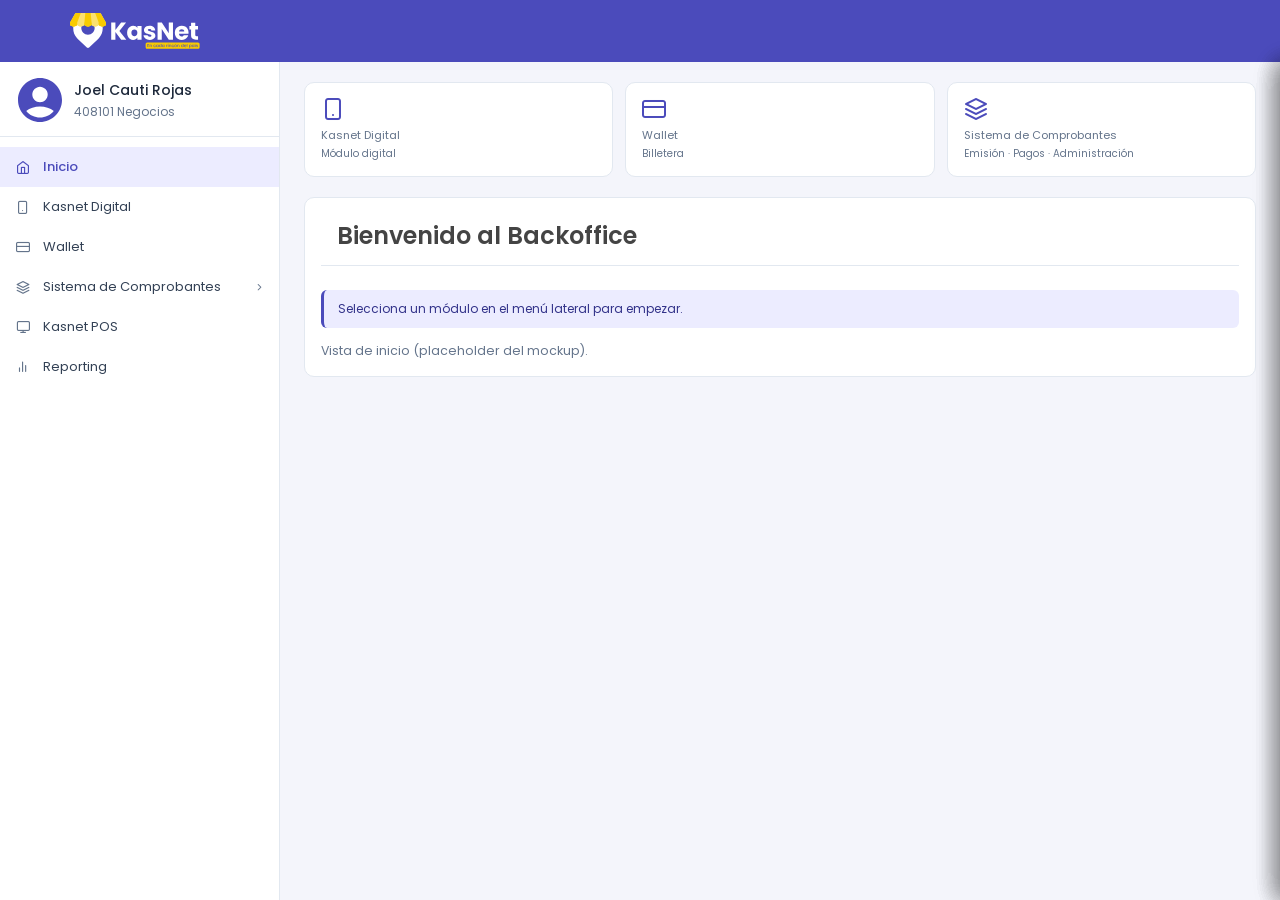
==== commit 90a99c4a: "avance de disenio" ====
--- a/index.html
+++ b/index.html
@@ -1,4 +1,4 @@
-<!DOCTYPE html>
+﻿<!DOCTYPE html>
 <html lang="es">
 <head>
 <meta charset="UTF-8"/>
@@ -7,14 +7,65 @@
 <link rel="stylesheet" href="css/style.css">
   <link rel="stylesheet" href="css/main.css">
   <link rel="stylesheet" href="icons/Feather/style.css">
+  <link rel="stylesheet" href="fonts/Poppins/style.css">
 </head>
 <body>
 
+<!-- ===== TOP NAV ===== -->
+<header class="topnav">
+  <svg width="130" height="38" viewBox="0 0 170 47" fill="none" xmlns="http://www.w3.org/2000/svg">
+    <path d="M66.9527 34.8822L59.3786 24.9116V34.8822H53.8903V12.3022H59.3786V22.2095L66.888 12.3022H73.3383L64.6093 23.3669L73.6594 34.8822H66.9514H66.9527Z" fill="white"/>
+    <path d="M75.7295 21.0185C76.4248 19.6254 77.3712 18.5534 78.5702 17.8024C79.7678 17.0515 81.1052 16.676 82.5812 16.676C83.8436 16.676 84.9506 16.9337 85.9022 17.4477C86.8538 17.963 87.5866 18.6375 88.1006 19.4739V16.9324H93.5889V34.8811H88.1006V32.3396C87.5659 33.176 86.8214 33.8518 85.8698 34.3658C84.9169 34.8811 83.8099 35.1375 82.5488 35.1375C81.0936 35.1375 79.7678 34.7568 78.5689 33.9955C77.3699 33.2342 76.4235 32.1518 75.7282 30.7471C75.033 29.3423 74.6847 27.7187 74.6847 25.8737C74.6847 24.0288 75.0317 22.4104 75.7282 21.0172L75.7295 21.0185ZM86.9613 22.6589C86.2013 21.8653 85.2768 21.4691 84.1854 21.4691C83.0939 21.4691 82.1682 21.8601 81.4095 22.6434C80.6495 23.4267 80.2701 24.5039 80.2701 25.8763C80.2701 27.2487 80.6495 28.3376 81.4095 29.1416C82.1682 29.9456 83.0939 30.3483 84.1854 30.3483C85.2768 30.3483 86.2013 29.9521 86.9613 29.1585C87.72 28.3648 88.1006 27.2824 88.1006 25.91C88.1006 24.5376 87.72 23.4552 86.9613 22.6615V22.6589Z" fill="white"/>
+    <path d="M100.2 34.336C98.9802 33.8 98.0169 33.0658 97.3113 32.1324C96.6057 31.2002 96.2095 30.154 96.124 28.9965H101.548C101.612 29.6193 101.901 30.1216 102.414 30.5088C102.928 30.8946 103.558 31.0875 104.308 31.0875C104.993 31.0875 105.522 30.9542 105.897 30.6849C106.271 30.4168 106.459 30.0686 106.459 29.64C106.459 29.1247 106.19 28.7454 105.656 28.4981C105.121 28.2521 104.254 27.9789 103.056 27.6772C101.772 27.3768 100.702 27.0609 99.8464 26.7282C98.9905 26.3954 98.2525 25.8711 97.6324 25.1525C97.0109 24.4339 96.7015 23.4642 96.7015 22.242C96.7015 21.2127 96.985 20.2753 97.5521 19.4272C98.1192 18.5805 98.953 17.9098 100.055 17.4165C101.157 16.9232 102.467 16.6772 103.986 16.6772C106.232 16.6772 108.002 17.2353 109.297 18.35C110.591 19.4648 111.334 20.9447 111.527 22.7883H106.457C106.372 22.1669 106.099 21.6736 105.639 21.3085C105.178 20.9447 104.575 20.7621 103.826 20.7621C103.184 20.7621 102.692 20.8864 102.35 21.1324C102.007 21.3797 101.836 21.7176 101.836 22.1462C101.836 22.6615 102.11 23.0473 102.655 23.3036C103.2 23.5613 104.05 23.8189 105.207 24.0753C106.532 24.4184 107.613 24.7563 108.447 25.0891C109.282 25.4218 110.014 25.9578 110.646 26.6971C111.276 27.4364 111.602 28.4294 111.624 29.6724C111.624 30.7237 111.331 31.6611 110.741 32.4871C110.152 33.3131 109.308 33.9618 108.206 34.4331C107.105 34.9044 105.825 35.1413 104.371 35.1413C102.81 35.1413 101.419 34.8733 100.2 34.3373V34.336Z" fill="white"/>
+    <path d="M134.667 34.8822H129.178L120 20.9549V34.8822H114.512V12.3022H120L129.178 26.2943V12.3022H134.667V34.8822Z" fill="white"/>
+    <path d="M154.949 27.2267H142.528C142.614 28.3415 142.973 29.1947 143.603 29.7838C144.234 30.3742 145.009 30.6681 145.93 30.6681C147.298 30.6681 148.251 30.0894 148.786 28.9306H154.626C154.326 30.1101 153.786 31.1717 153.005 32.1156C152.225 33.0594 151.246 33.7987 150.069 34.3348C148.892 34.8708 147.577 35.1388 146.121 35.1388C144.367 35.1388 142.804 34.7633 141.436 34.0124C140.066 33.2614 138.996 32.1894 138.226 30.7963C137.456 29.4032 137.071 27.7731 137.071 25.9074C137.071 24.0417 137.451 22.4116 138.211 21.0185C138.969 19.6254 140.035 18.5534 141.403 17.8024C142.772 17.0515 144.345 16.676 146.121 16.676C147.898 16.676 149.394 17.0411 150.742 17.7701C152.09 18.499 153.144 19.5387 153.904 20.8903C154.663 22.2407 155.043 23.8177 155.043 25.6187C155.043 26.134 155.011 26.67 154.947 27.2267H154.949ZM149.429 24.1712C149.429 23.2273 149.108 22.4777 148.466 21.9197C147.824 21.3629 147.022 21.0833 146.059 21.0833C145.096 21.0833 144.363 21.3513 143.733 21.8873C143.101 22.4233 142.711 23.1846 142.561 24.1712H149.429Z" fill="white"/>
+    <path d="M167.434 30.2185V34.8821H164.641C162.651 34.8821 161.1 34.394 159.988 33.4191C158.875 32.4442 158.319 30.8517 158.319 28.6429V21.5025H156.137V16.9347H158.319V12.5598H163.807V16.9347H167.401V21.5025H163.807V28.7076C163.807 29.2436 163.935 29.6294 164.192 29.8651C164.448 30.1007 164.876 30.2185 165.475 30.2185H167.432H167.434Z" fill="white"/>
+    <path d="M167.394 38.5142H100.976C99.8204 38.5142 98.8836 39.4509 98.8836 40.6064V44.5942C98.8836 45.7497 99.8204 46.6864 100.976 46.6864H167.394C168.549 46.6864 169.486 45.7497 169.486 44.5942V40.6064C169.486 39.4509 168.549 38.5142 167.394 38.5142Z" fill="#F9CB00"/>
+    <path d="M101.896 41.1514V42.3101H103.26V42.8384H101.896V44.049H103.431V44.5772H101.249V40.6218H103.431V41.1501H101.896V41.1514Z" fill="#4B4BBC"/>
+    <path d="M106.466 41.5503C106.662 41.6526 106.813 41.8041 106.923 42.0048C107.034 42.2054 107.088 42.4476 107.088 42.7324V44.5787H106.446V42.8282C106.446 42.5472 106.376 42.3323 106.236 42.1834C106.096 42.0332 105.905 41.9594 105.662 41.9594C105.42 41.9594 105.227 42.0345 105.086 42.1834C104.944 42.3336 104.873 42.5485 104.873 42.8282V44.5787H104.225V41.448H104.873V41.8054C104.979 41.6772 105.115 41.5762 105.279 41.5037C105.444 41.4312 105.62 41.3962 105.805 41.3962C106.051 41.3962 106.272 41.4467 106.466 41.5503Z" fill="#4B4BBC"/>
+    <path d="M109.371 42.16C109.502 41.9153 109.683 41.7275 109.913 41.5942C110.144 41.4621 110.409 41.3948 110.708 41.3948C111.088 41.3948 111.401 41.4841 111.648 41.6641C111.897 41.844 112.064 42.1004 112.151 42.4344H111.451C111.395 42.2791 111.304 42.1574 111.178 42.0706C111.053 41.9839 110.896 41.9399 110.707 41.9399C110.442 41.9399 110.231 42.0331 110.074 42.2208C109.917 42.4085 109.838 42.6701 109.838 43.008C109.838 43.3459 109.917 43.6088 110.074 43.7978C110.232 43.9868 110.443 44.0813 110.707 44.0813C111.082 44.0813 111.33 43.9169 111.451 43.5867H112.151C112.06 43.9052 111.889 44.1577 111.639 44.3455C111.389 44.5332 111.079 44.6264 110.707 44.6264C110.408 44.6264 110.143 44.5591 109.912 44.4244C109.682 44.2898 109.5 44.1007 109.37 43.856C109.239 43.6113 109.174 43.3291 109.174 43.0067C109.174 42.6843 109.239 42.4008 109.37 42.1574L109.371 42.16Z" fill="#4B4BBC"/>
+    <path d="M112.78 42.164C112.91 41.9219 113.088 41.7328 113.313 41.5982C113.538 41.4635 113.787 41.3962 114.06 41.3962C114.306 41.3962 114.521 41.4441 114.705 41.5412C114.889 41.6384 115.035 41.7588 115.145 41.9025V41.448H115.799V44.5787H115.145V44.1126C115.035 44.2602 114.886 44.3832 114.696 44.4816C114.507 44.58 114.291 44.6292 114.049 44.6292C113.779 44.6292 113.533 44.5605 113.309 44.422C113.085 44.2835 112.909 44.0906 112.778 43.842C112.648 43.5934 112.583 43.3124 112.583 42.9978C112.583 42.6832 112.648 42.4048 112.778 42.1627L112.78 42.164ZM115.013 42.4476C114.924 42.2883 114.807 42.1666 114.664 42.0837C114.52 42.0009 114.364 41.9581 114.197 41.9581C114.03 41.9581 113.875 41.9996 113.731 42.0799C113.588 42.1614 113.471 42.2805 113.382 42.4372C113.292 42.5952 113.248 42.7816 113.248 42.9965C113.248 43.2114 113.292 43.4018 113.382 43.5649C113.471 43.728 113.588 43.8523 113.734 43.9378C113.88 44.0232 114.034 44.066 114.197 44.066C114.361 44.066 114.52 44.0245 114.664 43.9404C114.807 43.8575 114.924 43.7345 115.013 43.574C115.102 43.4134 115.146 43.2244 115.146 43.0082C115.146 42.792 115.102 42.6042 115.013 42.445V42.4476Z" fill="#4B4BBC"/>
+    <path d="M116.633 42.164C116.763 41.9219 116.941 41.7328 117.166 41.5982C117.391 41.4635 117.643 41.3962 117.918 41.3962C118.123 41.3962 118.325 41.4402 118.523 41.5296C118.722 41.6189 118.88 41.7367 118.998 41.8843V40.3721H119.652V44.5773H118.998V44.1061C118.892 44.2575 118.746 44.3831 118.558 44.4815C118.37 44.5799 118.155 44.6291 117.913 44.6291C117.64 44.6291 117.391 44.5605 117.166 44.422C116.941 44.2834 116.762 44.0905 116.633 43.8419C116.502 43.5933 116.437 43.3124 116.437 42.9978C116.437 42.6832 116.502 42.4048 116.633 42.1627V42.164ZM118.866 42.4475C118.777 42.2883 118.66 42.1666 118.516 42.0837C118.373 42.0008 118.217 41.9581 118.05 41.9581C117.883 41.9581 117.728 41.9995 117.584 42.0798C117.441 42.1614 117.324 42.2805 117.235 42.4372C117.145 42.5951 117.101 42.7816 117.101 42.9965C117.101 43.2114 117.145 43.4017 117.235 43.5649C117.324 43.728 117.441 43.8523 117.587 43.9377C117.733 44.0232 117.887 44.0659 118.05 44.0659C118.213 44.0659 118.373 44.0245 118.516 43.9403C118.66 43.8575 118.777 43.7345 118.866 43.5739C118.955 43.4134 118.999 43.2243 118.999 43.0081C118.999 42.7919 118.955 42.6042 118.866 42.4449V42.4475Z" fill="#4B4BBC"/>
+    <path d="M120.486 42.164C120.617 41.9219 120.794 41.7329 121.019 41.5982C121.245 41.4636 121.493 41.3962 121.766 41.3962C122.012 41.3962 122.227 41.4441 122.411 41.5412C122.595 41.6384 122.741 41.7588 122.851 41.9025V41.448H123.505V44.5787H122.851V44.1126C122.741 44.2602 122.592 44.3832 122.402 44.4816C122.213 44.58 121.997 44.6292 121.755 44.6292C121.485 44.6292 121.239 44.5605 121.015 44.422C120.791 44.2835 120.615 44.0906 120.485 43.842C120.354 43.5934 120.289 43.3124 120.289 42.9978C120.289 42.6832 120.354 42.4048 120.485 42.1627L120.486 42.164ZM122.718 42.4476C122.629 42.2883 122.512 42.1666 122.368 42.0837C122.225 42.0009 122.069 41.9581 121.902 41.9581C121.735 41.9581 121.58 41.9996 121.436 42.0799C121.292 42.1614 121.176 42.2805 121.087 42.4372C120.997 42.5952 120.953 42.7816 120.953 42.9965C120.953 43.2114 120.997 43.4018 121.087 43.5649C121.176 43.728 121.292 43.8523 121.439 43.9378C121.585 44.0232 121.739 44.066 121.902 44.066C122.065 44.066 122.225 44.0245 122.368 43.9404C122.512 43.8575 122.629 43.7345 122.718 43.574C122.807 43.4134 122.851 43.2244 122.851 43.0082C122.851 42.792 122.807 42.6042 122.718 42.445V42.4476Z" fill="#4B4BBC"/>
+    <path d="M126.861 41.5296C127.018 41.4403 127.206 41.3962 127.421 41.3962V42.0669H127.256C127.002 42.0669 126.811 42.1316 126.68 42.2598C126.549 42.3893 126.484 42.612 126.484 42.9305V44.5787H125.837V41.448H126.484V41.9025C126.579 41.7432 126.705 41.6189 126.863 41.5296H126.861Z" fill="#4B4BBC"/>
+    <path d="M128.051 40.9131C127.971 40.8329 127.932 40.7345 127.932 40.6179C127.932 40.5014 127.972 40.4017 128.051 40.3227C128.13 40.2438 128.228 40.2036 128.346 40.2036C128.464 40.2036 128.556 40.2438 128.636 40.3227C128.715 40.4017 128.755 40.5014 128.755 40.6179C128.755 40.7345 128.715 40.8341 128.636 40.9131C128.556 40.9921 128.46 41.0322 128.346 41.0322C128.232 41.0322 128.13 40.9921 128.051 40.9131ZM128.665 41.4478V44.5785H128.017V41.4478H128.665Z" fill="#4B4BBC"/>
+    <path d="M131.759 41.5503C131.954 41.6526 132.106 41.8041 132.216 42.0048C132.326 42.2054 132.38 42.4476 132.38 42.7324V44.5787H131.738V42.8282C131.738 42.5472 131.668 42.3323 131.529 42.1834C131.389 42.0332 131.197 41.9594 130.955 41.9594C130.713 41.9594 130.52 42.0345 130.379 42.1834C130.236 42.3336 130.165 42.5485 130.165 42.8282V44.5787H129.518V41.448H130.165V41.8054C130.271 41.6772 130.407 41.5762 130.572 41.5037C130.736 41.4312 130.912 41.3962 131.097 41.3962C131.343 41.3962 131.565 41.4467 131.759 41.5503Z" fill="#4B4BBC"/>
+    <path d="M133.186 42.16C133.316 41.9153 133.498 41.7275 133.728 41.5942C133.959 41.4621 134.224 41.3948 134.523 41.3948C134.902 41.3948 135.216 41.4841 135.463 41.6641C135.712 41.844 135.879 42.1004 135.965 42.4344H135.266C135.209 42.2791 135.119 42.1574 134.993 42.0706C134.868 41.9839 134.711 41.9399 134.522 41.9399C134.256 41.9399 134.045 42.0331 133.889 42.2208C133.732 42.4085 133.653 42.6701 133.653 43.008C133.653 43.3459 133.732 43.6088 133.889 43.7978C134.047 43.9868 134.258 44.0813 134.522 44.0813C134.897 44.0813 135.145 43.9169 135.266 43.5867H135.965C135.875 43.9052 135.704 44.1577 135.454 44.3455C135.204 44.5332 134.893 44.6264 134.522 44.6264C134.223 44.6264 133.957 44.5591 133.727 44.4244C133.496 44.2898 133.315 44.1007 133.184 43.856C133.054 43.6113 132.989 43.3291 132.989 43.0067C132.989 42.6843 133.054 42.4008 133.184 42.1574L133.186 42.16Z" fill="#4B4BBC"/>
+    <path d="M137.172 44.4285C136.934 44.2938 136.746 44.1048 136.609 43.8601C136.473 43.6154 136.405 43.3331 136.405 43.0108C136.405 42.6884 136.475 42.41 136.614 42.164C136.754 41.918 136.946 41.729 137.188 41.5956C137.43 41.4636 137.701 41.3962 138.001 41.3962C138.301 41.3962 138.571 41.4623 138.814 41.5956C139.056 41.7277 139.248 41.918 139.388 42.164C139.528 42.41 139.597 42.6923 139.597 43.0108C139.597 43.3293 139.525 43.6115 139.381 43.8575C139.238 44.1035 139.041 44.2938 138.793 44.4285C138.545 44.5631 138.272 44.6305 137.973 44.6305C137.673 44.6305 137.411 44.5631 137.171 44.4285H137.172ZM138.441 43.9481C138.588 43.8679 138.705 43.7488 138.796 43.5908C138.887 43.4315 138.932 43.2386 138.932 43.0108C138.932 42.7829 138.888 42.5913 138.801 42.4346C138.714 42.2767 138.598 42.1588 138.454 42.0799C138.31 42.0009 138.155 41.9607 137.988 41.9607C137.821 41.9607 137.667 42.0009 137.525 42.0799C137.382 42.1601 137.27 42.2779 137.187 42.4346C137.104 42.5913 137.061 42.7842 137.061 43.0108C137.061 43.3474 137.148 43.6089 137.32 43.7915C137.492 43.9753 137.71 44.0673 137.97 44.0673C138.137 44.0673 138.292 44.0271 138.439 43.9481H138.441Z" fill="#4B4BBC"/>
+    <path d="M138.785 40.6062L137.529 41.2251V40.7487L138.785 40.0547V40.6062Z" fill="#4B4BBC"/>
+    <path d="M142.482 41.5503C142.678 41.6526 142.829 41.8041 142.939 42.0048C143.049 42.2054 143.104 42.4476 143.104 42.7324V44.5787H142.461V42.8282C142.461 42.5472 142.392 42.3323 142.252 42.1834C142.112 42.0332 141.92 41.9594 141.678 41.9594C141.436 41.9594 141.243 42.0345 141.102 42.1834C140.96 42.3336 140.888 42.5485 140.888 42.8282V44.5787H140.241V41.448H140.888V41.8054C140.994 41.6772 141.13 41.5762 141.295 41.5037C141.459 41.4312 141.635 41.3962 141.821 41.3962C142.067 41.3962 142.288 41.4467 142.482 41.5503Z" fill="#4B4BBC"/>
+    <path d="M145.386 42.164C145.517 41.9219 145.694 41.7328 145.92 41.5982C146.145 41.4635 146.396 41.3962 146.673 41.3962C146.878 41.3962 147.08 41.4402 147.278 41.5296C147.477 41.6189 147.635 41.7367 147.752 41.8843V40.3721H148.406V44.5773H147.752V44.1061C147.646 44.2575 147.499 44.3831 147.311 44.4815C147.124 44.5799 146.909 44.6291 146.667 44.6291C146.394 44.6291 146.145 44.5605 145.92 44.422C145.694 44.2834 145.516 44.0905 145.386 43.8419C145.255 43.5933 145.191 43.3124 145.191 42.9978C145.191 42.6832 145.255 42.4048 145.386 42.1627V42.164ZM147.618 42.4475C147.529 42.2883 147.412 42.1666 147.269 42.0837C147.125 42.0008 146.97 41.9581 146.803 41.9581C146.636 41.9581 146.48 41.9995 146.337 42.0798C146.193 42.1614 146.076 42.2805 145.987 42.4372C145.898 42.5951 145.854 42.7816 145.854 42.9965C145.854 43.2114 145.898 43.4017 145.987 43.5649C146.076 43.728 146.193 43.8523 146.339 43.9377C146.485 44.0232 146.64 44.0659 146.803 44.0659C146.966 44.0659 147.125 44.0245 147.269 43.9403C147.412 43.8562 147.529 43.7345 147.618 43.5739C147.708 43.4134 147.752 43.2243 147.752 43.0081C147.752 42.7919 147.708 42.6042 147.618 42.4449V42.4475Z" fill="#4B4BBC"/>
+    <path d="M152.104 43.2541H149.712C149.731 43.504 149.823 43.7046 149.99 43.8561C150.157 44.0076 150.362 44.0827 150.604 44.0827C150.952 44.0827 151.198 43.9364 151.343 43.6451H152.042C151.948 43.9325 151.776 44.1681 151.528 44.352C151.28 44.5358 150.972 44.6278 150.605 44.6278C150.305 44.6278 150.037 44.5604 149.801 44.4258C149.564 44.2911 149.379 44.1021 149.244 43.8574C149.11 43.6127 149.042 43.3305 149.042 43.0081C149.042 42.6857 149.107 42.4021 149.238 42.1587C149.369 41.914 149.553 41.7263 149.79 41.5929C150.026 41.4609 150.298 41.3936 150.605 41.3936C150.912 41.3936 151.163 41.4583 151.395 41.5865C151.627 41.7159 151.805 41.8959 151.935 42.129C152.063 42.362 152.128 42.63 152.128 42.933C152.128 43.0508 152.12 43.157 152.104 43.2515V43.2541ZM151.452 42.7323C151.448 42.4941 151.363 42.3025 151.196 42.1587C151.029 42.015 150.823 41.9425 150.577 41.9425C150.353 41.9425 150.161 42.0137 150.003 42.1561C149.844 42.2986 149.749 42.4902 149.718 42.7323H151.452Z" fill="#4B4BBC"/>
+    <path d="M153.411 40.3733V44.5786H152.763V40.3733H153.411Z" fill="#4B4BBC"/>
+    <path d="M156.838 41.5438C157.027 41.4454 157.241 41.3962 157.48 41.3962C157.753 41.3962 158.002 41.4636 158.227 41.5982C158.453 41.7329 158.63 41.9206 158.758 42.164C158.886 42.4061 158.951 42.6845 158.951 42.9991C158.951 43.3137 158.886 43.5947 158.758 43.8433C158.63 44.0919 158.453 44.2848 158.227 44.4233C158.002 44.5618 157.753 44.6305 157.48 44.6305C157.242 44.6305 157.03 44.5826 156.845 44.4854C156.659 44.3883 156.508 44.2692 156.39 44.1242V46.0676H155.743V41.448H156.39V41.909C156.5 41.7652 156.649 41.6435 156.839 41.5451L156.838 41.5438ZM158.159 42.4385C158.069 42.2818 157.953 42.1614 157.807 42.0811C157.66 41.9996 157.505 41.9594 157.338 41.9594C157.171 41.9594 157.021 42.0009 156.874 42.085C156.728 42.1679 156.611 42.2896 156.522 42.4489C156.433 42.6081 156.389 42.7958 156.389 43.0121C156.389 43.2283 156.433 43.416 156.522 43.5778C156.611 43.7397 156.728 43.8614 156.874 43.9443C157.021 44.0271 157.175 44.0698 157.338 44.0698C157.501 44.0698 157.66 44.0271 157.807 43.9417C157.953 43.8562 158.069 43.7319 158.159 43.5688C158.248 43.4057 158.292 43.2166 158.292 43.0004C158.292 42.7842 158.248 42.5977 158.159 42.4411V42.4385Z" fill="#4B4BBC"/>
+    <path d="M159.574 42.164C159.705 41.9219 159.883 41.7329 160.109 41.5982C160.334 41.4636 160.582 41.3962 160.856 41.3962C161.102 41.3962 161.316 41.4441 161.5 41.5412C161.684 41.6384 161.831 41.7588 161.941 41.9025V41.448H162.594V44.5787H161.941V44.1126C161.831 44.2602 161.682 44.3832 161.491 44.4816C161.302 44.58 161.086 44.6292 160.843 44.6292C160.573 44.6292 160.327 44.5605 160.105 44.422C159.881 44.2835 159.703 44.0906 159.573 43.842C159.442 43.5934 159.377 43.3124 159.377 42.9978C159.377 42.6832 159.442 42.4048 159.573 42.1627L159.574 42.164ZM161.807 42.4476C161.718 42.2883 161.601 42.1666 161.458 42.0837C161.314 42.0009 161.159 41.9581 160.992 41.9581C160.825 41.9581 160.669 41.9996 160.525 42.0799C160.382 42.1614 160.265 42.2805 160.176 42.4372C160.087 42.5952 160.043 42.7816 160.043 42.9965C160.043 43.2114 160.087 43.4018 160.176 43.5649C160.265 43.728 160.383 43.8523 160.528 43.9378C160.673 44.0232 160.828 44.066 160.992 44.066C161.155 44.066 161.314 44.0245 161.458 43.9404C161.601 43.8575 161.718 43.7345 161.807 43.574C161.895 43.4134 161.941 43.2244 161.941 43.0082C161.941 42.792 161.897 42.6042 161.807 42.445V42.4476Z" fill="#4B4BBC"/>
+    <path d="M164.355 40.6062L163.099 41.2251V40.7474L164.355 40.0547V40.6062ZM164.095 41.4478V44.5784H163.447V41.4478H164.095Z" fill="#4B4BBC"/>
+    <path d="M165.422 44.4957C165.227 44.4064 165.073 44.286 164.959 44.1319C164.845 43.9778 164.784 43.8069 164.777 43.6179H165.448C165.46 43.75 165.523 43.8613 165.638 43.9507C165.754 44.04 165.899 44.084 166.072 44.084C166.246 44.084 166.396 44.0491 166.496 43.9791C166.595 43.9092 166.646 43.8186 166.646 43.7098C166.646 43.592 166.59 43.5053 166.479 43.4483C166.367 43.3913 166.19 43.3292 165.948 43.2606C165.713 43.1958 165.522 43.1337 165.374 43.0728C165.227 43.012 165.098 42.9188 164.991 42.7945C164.884 42.6689 164.829 42.5044 164.829 42.2999C164.829 42.1329 164.878 41.9814 164.977 41.8428C165.075 41.7043 165.216 41.5956 165.4 41.5166C165.584 41.4363 165.795 41.3975 166.033 41.3975C166.389 41.3975 166.677 41.4868 166.894 41.6668C167.112 41.8467 167.228 42.0914 167.244 42.4022H166.596C166.585 42.2623 166.528 42.1497 166.426 42.0668C166.323 41.984 166.185 41.9412 166.011 41.9412C165.838 41.9412 165.71 41.9736 165.619 42.0384C165.528 42.1031 165.483 42.1885 165.483 42.2934C165.483 42.3763 165.513 42.4475 165.574 42.5032C165.635 42.5601 165.708 42.6041 165.795 42.6365C165.882 42.6689 166.011 42.709 166.182 42.7582C166.409 42.8191 166.596 42.8799 166.742 42.9434C166.887 43.0055 167.013 43.0974 167.12 43.2191C167.226 43.3408 167.28 43.5014 167.285 43.7021C167.285 43.8807 167.236 44.0387 167.138 44.1798C167.039 44.3196 166.899 44.4297 166.719 44.51C166.54 44.5902 166.328 44.6291 166.086 44.6291C165.844 44.6291 165.62 44.5851 165.425 44.4957H165.422Z" fill="#4B4BBC"/>
+    <path d="M42.8103 19.9505C42.8103 9.19265 34.01 0.490811 23.2146 0.651356C12.8918 0.804134 4.4269 9.21595 4.21068 19.5375C4.10192 24.7384 6.05307 29.481 9.30024 33.013H9.26398L9.63168 33.3612C10.0279 33.7717 10.4422 34.1627 10.8733 34.5368L22.0248 45.0927C22.856 45.8799 24.1585 45.8799 24.9897 45.0927L36.1398 34.5368C36.571 34.1627 36.9853 33.7717 37.3828 33.3612L37.7505 33.013H37.7142C40.8759 29.5755 42.809 24.9896 42.809 19.9505H42.8103ZM23.5085 28.4853C18.6766 28.4853 14.7601 24.5688 14.7601 19.7369C14.7601 14.905 18.6766 10.9884 23.5085 10.9884C28.3404 10.9884 32.257 14.905 32.257 19.7369C32.257 24.5688 28.3404 28.4853 23.5085 28.4853Z" fill="white"/>
+    <path d="M38.9039 0H8.11668C7.46025 0 6.85562 0.354754 6.53453 0.928316L0.288784 12.0966C0.0997541 12.4345 6.10352e-05 12.8152 6.10352e-05 13.2023V15.134C6.10352e-05 16.5271 2.10528 17.6561 4.70249 17.6561C7.29971 17.6561 9.40493 16.5271 9.40493 15.134C9.40493 16.5271 11.5101 17.6561 14.1074 17.6561C16.7046 17.6561 18.8098 16.5271 18.8098 15.134C18.8098 16.5271 20.915 17.6561 23.5122 17.6561C26.1094 17.6561 28.2147 16.5271 28.2147 15.134C28.2147 16.5271 30.3199 17.6561 32.9171 17.6561C35.5143 17.6561 37.6195 16.5271 37.6195 15.134C37.6195 16.5271 39.7247 17.6561 42.322 17.6561C44.9192 17.6561 47.0244 16.5271 47.0244 15.134V13.2023C47.0244 12.8152 46.9247 12.4345 46.7357 12.0966L40.4899 0.928316C40.1701 0.356049 39.5642 0 38.9078 0H38.9039Z" fill="#FCE170"/>
+    <path d="M6.53453 0.928316L0.288784 12.0966C0.0997541 12.4345 6.10352e-05 12.8152 6.10352e-05 13.2023V15.134C6.10352e-05 16.5271 2.10528 17.6561 4.70249 17.6561C7.29971 17.6561 9.40493 16.5271 9.40493 15.134V12.6922C9.40493 12.6391 9.41399 12.586 9.43341 12.5355L14.1074 0H8.11797C7.46155 0 6.85691 0.354754 6.53582 0.928316H6.53453Z" fill="#F9CB00"/>
+    <path d="M9.40344 12.6118V15.1339C9.40344 16.5271 11.5087 17.6561 14.1059 17.6561C16.7031 17.6561 18.8083 16.5271 18.8083 15.1339V12.6118H9.40474H9.40344Z" fill="#FCE170"/>
+    <path d="M28.2118 12.6118V15.1339C28.2118 16.5271 30.317 17.6561 32.9142 17.6561C35.5114 17.6561 37.6167 16.5271 37.6167 15.1339V12.6118H28.2131H28.2118Z" fill="#FCE170"/>
+    <path d="M27.0364 0H19.984L18.8084 12.6119V15.134C18.8084 16.5271 20.9136 17.6561 23.5108 17.6561C26.1081 17.6561 28.2133 16.5271 28.2133 15.134V12.6119L27.0377 0H27.0364Z" fill="#F9CB00"/>
+    <path d="M38.9037 0H32.9143L37.6167 12.6119V15.134C37.6167 16.5271 39.722 17.6561 42.3192 17.6561C44.9164 17.6561 47.0216 16.5271 47.0216 15.134V13.2023C47.0216 12.8152 46.9219 12.4345 46.7329 12.0966L40.4871 0.928316C40.1673 0.356049 39.5614 0 38.905 0H38.9037Z" fill="#F9CB00"/>
+    <path d="M0.453153 12.6118C0.203271 12.6118 0 12.8151 0 13.065V15.1339C0 16.5271 2.10522 17.6561 4.70243 17.6561C7.29965 17.6561 9.40487 16.5271 9.40487 15.1339V12.6118H0.454448H0.453153Z" fill="#F9CB00"/>
+    <path d="M18.8084 12.6118V15.1339C18.8084 16.5271 20.9136 17.6561 23.5108 17.6561C26.1081 17.6561 28.2133 16.5271 28.2133 15.1339V12.6118H18.8097H18.8084Z" fill="#F9CB00"/>
+    <path d="M37.6158 12.6118V15.1339C37.6158 16.5271 39.7211 17.6561 42.3183 17.6561C44.9155 17.6561 47.0207 16.5271 47.0207 15.1339V13.065C47.0207 12.8151 46.8174 12.6118 46.5676 12.6118H37.6171H37.6158Z" fill="#F9CB00"/>
+  </svg>
+</header>
+
 <!-- ===== SIDEBAR ===== -->
 <aside class="sb">
-  <div class="sb-brand">
-    <h1>SDCM</h1>
-    <small>Sistema de Comprobantes · Monaco</small>
+  <div class="sb-profile">
+    <div class="sb-avatar">
+      <svg width="44" height="44" viewBox="0 0 40 40" fill="none" xmlns="http://www.w3.org/2000/svg">
+        <path d="M20 0C8.954 0 0 8.954 0 20C0 31.046 8.954 40 20 40C31.046 40 40 31.046 40 20C40 8.954 31.046 0 20 0ZM13 15C13 14.0807 13.1811 13.1705 13.5328 12.3212C13.8846 11.4719 14.4002 10.7003 15.0503 10.0503C15.7003 9.40024 16.4719 8.88463 17.3212 8.53284C18.1705 8.18106 19.0807 8 20 8C20.9193 8 21.8295 8.18106 22.6788 8.53284C23.5281 8.88463 24.2997 9.40024 24.9497 10.0503C25.5998 10.7003 26.1154 11.4719 26.4672 12.3212C26.8189 13.1705 27 14.0807 27 15C27 16.8565 26.2625 18.637 24.9497 19.9497C23.637 21.2625 21.8565 22 20 22C18.1435 22 16.363 21.2625 15.0503 19.9497C13.7375 18.637 13 16.8565 13 15ZM32.516 29.968C31.0184 31.8507 29.115 33.371 26.9479 34.4154C24.7807 35.4599 22.4057 36.0015 20 36C17.5943 36.0015 15.2193 35.4599 13.0521 34.4154C10.885 33.371 8.98162 31.8507 7.484 29.968C10.726 27.642 15.15 26 20 26C24.85 26 29.274 27.642 32.516 29.968Z" fill-rule="evenodd" clip-rule="evenodd" fill="#4B4BBB"/>
+      </svg>
+    </div>
+    <div class="sb-profile-info">
+      <span class="sb-profile-name">Joel Cauti Rojas</span>
+      <span class="sb-profile-sub">408101 Negocios</span>
+    </div>
   </div>
   <nav class="sb-nav">
     <a data-view="inicio" class="active"><i class="icon-home ic"></i> Inicio</a>
@@ -26,12 +77,12 @@
       <div class="grp-body">
         <div class="grp-body-inner">
         <div class="subgrp">
-          <div class="subgrp-head">Emisión de Comprobantes <i class="icon-chevron-right caret"></i></div>
+          <div class="subgrp-head">Módulo de emisión <i class="icon-chevron-right caret"></i></div>
           <div class="subgrp-body"><div class="subgrp-body-inner">
-            <a data-view="lotes"><i class="icon-inbox ic"></i> Lotes</a>
-            <a data-view="comprobantes"><i class="icon-file-text ic"></i> Comprobantes</a>
+            <a data-view="lotes"><i class="icon-inbox ic"></i> Gestión de lotes</a>
+            <a data-view="comprobantes"><i class="icon-file-text ic"></i> Gestión de comprobantes</a>
+            <a data-view="anulaciones"><i class="icon-x-circle ic"></i> Anulaciones</a>
             <a data-view="bandeja"><i class="icon-tool ic"></i> Bandeja de Revisión</a>
-            <a data-view="anulaciones"><i class="icon-x-circle ic"></i> Anulaciones</a>
           </div></div>
         </div>
 
@@ -40,11 +91,12 @@
           <div class="subgrp-body"><div class="subgrp-body-inner">
             <a data-view="prep-pagos"><i class="icon-link-2 ic"></i> Preparación de Pagos</a>
             <a data-view="disp-pagos"><i class="icon-dollar-sign ic"></i> Dispersión de Pagos</a>
+            <a data-view="band-pagos"><i class="icon-alert-circle ic"></i> Bandeja de Revisión</a>
           </div></div>
         </div>
 
         <div class="subgrp">
-          <div class="subgrp-head">Administración de tablas <i class="icon-chevron-right caret"></i></div>
+          <div class="subgrp-head">Módulo de administración <i class="icon-chevron-right caret"></i></div>
           <div class="subgrp-body"><div class="subgrp-body-inner">
             <a data-view="mantenimiento"><i class="icon-settings ic"></i> Mantenimiento</a>
             <a data-view="auditoria"><i class="icon-edit-3 ic"></i> Auditoría</a>
@@ -60,19 +112,10 @@
 
 <!-- ===== MAIN ===== -->
 <div class="main">
-  <div class="topbar">
-    <span class="topbar-title" id="viewTitle">Inicio</span>
-    <span class="topbar-sub" id="viewSub"></span>
-    <div class="ml">
-      <span style="font-size:12px;color:var(--muted)">Período: <b>2026-08</b></span>
-      <div class="avatar">JC</div>
-    </div>
-  </div>
-  <div class="content">
-
-<!-- ======================== INICIO ======================== -->
+  <div class="content" id="view-container">
+
 <section class="view active" id="inicio">
-  <div class="cards" style="grid-template-columns:repeat(3,1fr)">
+  <div class="cards cards-3col">
     <div class="card"><div class="n"><i class="icon-smartphone"></i></div><div class="lbl">Kasnet Digital</div><div class="sub">Módulo digital</div></div>
     <div class="card"><div class="n"><i class="icon-credit-card"></i></div><div class="lbl">Wallet</div><div class="sub">Billetera</div></div>
     <div class="card"><div class="n"><i class="icon-layers"></i></div><div class="lbl">Sistema de Comprobantes</div><div class="sub">Emisión · Pagos · Administración</div></div>
@@ -81,14 +124,13 @@
     <div class="ph">Bienvenido al Backoffice</div>
     <div class="pb">
       <div class="info">Selecciona un módulo en el menú lateral para empezar.</div>
-      <p style="color:var(--muted);font-size:12.5px;">Vista de inicio (placeholder del mockup).</p>
+      <p class="text-hint">Vista de inicio (placeholder del mockup).</p>
     </div>
   </div>
 </section>
 
-<!-- ======================== SISTEMA DE COMPROBANTES (resumen) ======================== -->
 <section class="view" id="sistema-comprobantes">
-  <div class="cards" style="grid-template-columns:repeat(4,1fr)">
+  <div class="cards cards-4col">
     <div class="card"><div class="n">3</div><div class="lbl">Submódulos</div><div class="sub">Emisión · Pagos · Administración</div></div>
     <div class="card amber"><div class="n">47</div><div class="lbl">Pendientes de revisión</div><div class="sub">Bandeja de comprobantes</div></div>
     <div class="card ok"><div class="n">S/ 312,940</div><div class="lbl">Pagado (período 2026-08)</div><div class="sub">Dispersión de pagos</div></div>
@@ -98,12 +140,11 @@
     <div class="ph">Sistema de Comprobantes</div>
     <div class="pb">
       <div class="info">El <b>Sistema de Comprobantes</b> concentra la emisión, el módulo de pagos y la administración de tablas.</div>
-      <p style="color:var(--muted);font-size:12.5px;">Selecciona una pantalla del grupo en el menú lateral: Lotes, Comprobantes, Bandeja de Revisión, Anulaciones, Preparación/Dispersión de Pagos, Mantenimiento o Auditoría.</p>
+      <p class="text-hint">Selecciona una pantalla del grupo en el menú lateral: Lotes, Comprobantes, Bandeja de Revisión, Anulaciones, Preparación/Dispersión de Pagos, Mantenimiento o Auditoría.</p>
     </div>
   </div>
 </section>
 
-<!-- ======================== KASNET DIGITAL ======================== -->
 <section class="view" id="kasnet-digital">
   <div class="panel">
     <div class="ph">Kasnet Digital</div>
@@ -111,7 +152,6 @@
   </div>
 </section>
 
-<!-- ======================== WALLET ======================== -->
 <section class="view" id="wallet">
   <div class="panel">
     <div class="ph">Wallet</div>
@@ -119,7 +159,6 @@
   </div>
 </section>
 
-<!-- ======================== KASNET POS ======================== -->
 <section class="view" id="kasnet-pos">
   <div class="panel">
     <div class="ph">Kasnet POS</div>
@@ -127,7 +166,6 @@
   </div>
 </section>
 
-<!-- ======================== REPORTING ======================== -->
 <section class="view" id="reporting">
   <div class="panel">
     <div class="ph">Reporting</div>
@@ -135,401 +173,3310 @@
   </div>
 </section>
 
-<!-- ======================== LOTES ======================== -->
 <section class="view" id="lotes">
-  <div class="tabs">
-    <button class="active" data-tab="lotes-dash">📊 Estado General</button>
-    <button data-tab="lotes-carga">📤 Carga de Planilla</button>
-    <button data-tab="lotes-consulta">📋 Consulta de Lotes</button>
-  </div>
-
-  <!-- Tab: Estado General -->
-  <div class="tab-pane active" id="lotes-dash">
-    <div class="cards">
-      <div class="card"><div class="n">12</div><div class="lbl">Total lotes</div><div class="sub">Histórico</div></div>
-      <div class="card amber"><div class="n">1</div><div class="lbl">Lote Clasificado</div><div class="sub">Pendiente de envío</div></div>
-      <div class="card amber"><div class="n">1</div><div class="lbl">Lote Procesando</div><div class="sub">En emisión</div></div>
-      <div class="card amber"><div class="n">1</div><div class="lbl">Lote Pagando</div><div class="sub">En módulo de pagos</div></div>
-      <div class="card ok"><div class="n">9</div><div class="lbl">Lote Finalizado</div><div class="sub">Cerrados</div></div>
-    </div>
-    <div class="panel">
-      <div class="ph">Distribución de lotes por estado</div>
+
+  <!-- Page Header -->
+  <div class="pg-header">
+    <div>
+      <h2 class="pg-title">Gestión de lotes</h2>
+      <p class="pg-sub">Consulta el estado de tus lotes, revisa sus resultados y carga nuevas planillas de comprobantes.</p>
+    </div>
+    <button class="btn" onclick="openNuevoLote()">
+      <i class="icon-plus ic"></i> Nuevo lote
+    </button>
+  </div>
+
+  <!-- KPI Cards -->
+  <div class="kpi-row">
+    <div class="kpi-card kpi-blue">
+      <div class="kpi-icon"><i class="icon-file-text"></i></div>
+      <div class="kpi-body">
+        <div class="kpi-lbl">Total</div>
+        <div class="kpi-n" id="kpi-total">—</div>
+        <div class="kpi-sub">Lotes</div>
+      </div>
+    </div>
+    <div class="kpi-card kpi-amber">
+      <div class="kpi-icon"><i class="icon-clock"></i></div>
+      <div class="kpi-body">
+        <div class="kpi-lbl">En curso</div>
+        <div class="kpi-n" id="kpi-encurso">—</div>
+        <div class="kpi-sub">Clasificado, emisión y pagado</div>
+      </div>
+    </div>
+    <div class="kpi-card kpi-red">
+      <div class="kpi-icon"><i class="icon-alert-circle"></i></div>
+      <div class="kpi-body">
+        <div class="kpi-lbl">Errores</div>
+        <div class="kpi-n" id="kpi-errores">—</div>
+        <div class="kpi-sub">Proceso con errores</div>
+      </div>
+    </div>
+    <div class="kpi-card kpi-green">
+      <div class="kpi-icon"><i class="icon-check-circle"></i></div>
+      <div class="kpi-body">
+        <div class="kpi-lbl">Completados</div>
+        <div class="kpi-n" id="kpi-finalizados">—</div>
+        <div class="kpi-sub">Proceso completado</div>
+      </div>
+    </div>
+  </div>
+
+  <!-- Listado de lotes -->
+  <div class="panel">
+    <div class="ph ph-bare">Listado de lotes</div>
+
+    <div class="lotes-search-panel">
       <div class="pb">
-        <div class="chart">
-          <div class="bar-row"><span class="lbl">Lote Finalizado</span><div class="bar-track"><div class="bar-fill bar-ok" style="width:75%"></div></div><span class="val">9</span></div>
-          <div class="bar-row"><span class="lbl">Lote Pagando</span><div class="bar-track"><div class="bar-fill bar-amber" style="width:8%"></div></div><span class="val">1</span></div>
-          <div class="bar-row"><span class="lbl">Lote Procesando</span><div class="bar-track"><div class="bar-fill bar-kas" style="width:8%"></div></div><span class="val">1</span></div>
-          <div class="bar-row"><span class="lbl">Lote Clasificado</span><div class="bar-track"><div class="bar-fill bar-amber" style="width:8%"></div></div><span class="val">1</span></div>
+        <div class="lotes-filters">
+          <div class="float-fld lotes-search-fld">
+            <span class="float-label">Buscar por</span>
+            <input type="text" placeholder="Nombre archivo o ID lote">
+          </div>
+          <div class="float-fld filter-periodo">
+            <span class="float-label">Período</span>
+            <div class="mp-trigger" id="mp-trigger">
+              <span class="mp-display" id="mp-display">Todos</span>
+              <i class="icon-calendar mp-cal-icon"></i>
+            </div>
+            <input type="hidden" id="mp-value">
+            <div class="mp-dropdown" id="mp-dropdown">
+              <div class="mp-header">
+                <button class="mp-nav" id="mp-prev">‹</button>
+                <span class="mp-year" id="mp-year">2026</span>
+                <button class="mp-nav" id="mp-next">›</button>
+              </div>
+              <div class="mp-grid" id="mp-grid"></div>
+              <div class="mp-footer">
+                <button class="mp-clear-btn" id="mp-clear">Todos los meses</button>
+              </div>
+            </div>
+          </div>
+          <div class="float-fld float-fld-select">
+            <span class="float-label">Estado</span>
+            <select>
+              <option value="">Todos los estados</option>
+              <option value="l01">L-01 · Creado</option>
+              <option value="l02">L-02 · En Clasificación</option>
+              <option value="l03">L-03 · Clasificado</option>
+              <option value="l04">L-04 · En Emisión</option>
+              <option value="l05">L-05 · Emitido</option>
+              <option value="l06">L-06 · En Pago</option>
+              <option value="l07">L-07 · Pagado</option>
+              <option value="l08">L-08 · Completado</option>
+              <option value="l09">L-09 · Error</option>
+              <option value="l10">L-10 · Cancelado</option>
+            </select>
+          </div>
+          <button class="btn btn-yellow lotes-buscar-btn">Buscar</button>
+          <button class="btn ghost lotes-buscar-btn" onclick="lotesClearFilters()">Limpiar</button>
         </div>
       </div>
     </div>
-    <div class="panel">
-      <div class="ph">Lotes recientes</div>
+
+    <div class="scroll-x">
+      <table>
+        <thead>
+          <tr>
+            <th>ID lote</th>
+            <th>Nombre archivo</th>
+            <th>Período</th>
+            <th>Registros</th>
+            <th>Completados</th>
+            <th>Estado</th>
+            <th>Progreso</th>
+            <th>Cargado por</th>
+            <th>Fecha de carga</th>
+            <th>Acciones</th>
+          </tr>
+        </thead>
+        <tbody>
+          <tr>
+            <td class="mono">LOT-000070</td>
+            <td>Carga_2026-08.xlsx</td>
+            <td>2026-08</td>
+            <td>1,113</td>
+            <td>1,113</td>
+            <td><span class="badge b-l01">Creado</span></td>
+            <td><div class="tbl-prog-wrap"><div class="tbl-prog"><div class="tbl-prog-fill tp-s1"></div></div><span class="tp-label">1/8</span></div></td>
+            <td>Carlos Quispe</td>
+            <td class="mono-sm">2026-08-05 08:50</td>
+            <td><div class="act-btns"><button class="btn sm ghost" onclick="openDrawer(this)">Gestionar</button></div></td>
+          </tr>
+          <tr>
+            <td class="mono">LOT-000069</td>
+            <td>Carga_2026-08.xlsx</td>
+            <td>2026-08</td>
+            <td>1,496</td>
+            <td>1,496</td>
+            <td><span class="badge b-l02">En Clasificación</span></td>
+            <td><div class="tbl-prog-wrap"><div class="tbl-prog"><div class="tbl-prog-fill tp-s2"></div></div><span class="tp-label">2/8</span></div></td>
+            <td>María Torres</td>
+            <td class="mono-sm">2026-08-12 17:39</td>
+            <td><div class="act-btns"><button class="btn sm ghost" onclick="openDrawer(this)">Gestionar</button></div></td>
+          </tr>
+          <tr>
+            <td class="mono">LOT-000068</td>
+            <td>Carga_2026-08.xlsx</td>
+            <td>2026-08</td>
+            <td>1,479</td>
+            <td>1,479</td>
+            <td><span class="badge b-l03">Clasificado</span></td>
+            <td><div class="tbl-prog-wrap"><div class="tbl-prog"><div class="tbl-prog-fill tp-s3"></div></div><span class="tp-label">3/8</span></div></td>
+            <td>Joel Cauti</td>
+            <td class="mono-sm">2026-08-20 16:28</td>
+            <td><div class="act-btns"><button class="btn sm ghost" onclick="openDrawer(this)">Gestionar</button></div></td>
+          </tr>
+          <tr>
+            <td class="mono">LOT-000067</td>
+            <td>Carga_2026-08.xlsx</td>
+            <td>2026-08</td>
+            <td>1,462</td>
+            <td>1,462</td>
+            <td><span class="badge b-l04">En Emisión</span></td>
+            <td><div class="tbl-prog-wrap"><div class="tbl-prog"><div class="tbl-prog-fill tp-s4"></div></div><span class="tp-label">4/8</span></div></td>
+            <td>Ana Flores</td>
+            <td class="mono-sm">2026-08-27 15:17</td>
+            <td><div class="act-btns"><button class="btn sm ghost" onclick="openDrawer(this)">Gestionar</button></div></td>
+          </tr>
+          <tr>
+            <td class="mono">LOT-000066</td>
+            <td>Carga_2026-07.xlsx</td>
+            <td>2026-07</td>
+            <td>1,445</td>
+            <td>1,445</td>
+            <td><span class="badge b-l05">Emitido</span></td>
+            <td><div class="tbl-prog-wrap"><div class="tbl-prog"><div class="tbl-prog-fill tp-s5"></div></div><span class="tp-label">5/8</span></div></td>
+            <td>Carlos Quispe</td>
+            <td class="mono-sm">2026-07-07 14:06</td>
+            <td><div class="act-btns"><button class="btn sm ghost" onclick="openDrawer(this)">Gestionar</button></div></td>
+          </tr>
+          <tr>
+            <td class="mono">LOT-000065</td>
+            <td>Carga_2026-07.xlsx</td>
+            <td>2026-07</td>
+            <td>1,428</td>
+            <td>1,428</td>
+            <td><span class="badge b-l06">En Pago</span></td>
+            <td><div class="tbl-prog-wrap"><div class="tbl-prog"><div class="tbl-prog-fill tp-s6"></div></div><span class="tp-label">6/8</span></div></td>
+            <td>María Torres</td>
+            <td class="mono-sm">2026-07-15 13:55</td>
+            <td><div class="act-btns"><button class="btn sm ghost" onclick="openDrawer(this)">Gestionar</button></div></td>
+          </tr>
+          <tr>
+            <td class="mono">LOT-000064</td>
+            <td>Carga_2026-07.xlsx</td>
+            <td>2026-07</td>
+            <td>1,411</td>
+            <td>1,411</td>
+            <td><span class="badge b-l07">Pagado</span></td>
+            <td><div class="tbl-prog-wrap"><div class="tbl-prog"><div class="tbl-prog-fill tp-s7"></div></div><span class="tp-label">7/8</span></div></td>
+            <td>Joel Cauti</td>
+            <td class="mono-sm">2026-07-25 12:44</td>
+            <td><div class="act-btns"><button class="btn sm ghost" onclick="openDrawer(this)">Gestionar</button></div></td>
+          </tr>
+          <tr>
+            <td class="mono">LOT-000063</td>
+            <td>Carga_2026-06.xlsx</td>
+            <td>2026-06</td>
+            <td>1,394</td>
+            <td>1,394</td>
+            <td><span class="badge b-l08">Completado</span></td>
+            <td><div class="tbl-prog-wrap"><div class="tbl-prog"><div class="tbl-prog-fill tp-s8"></div></div><span class="tp-label">8/8</span></div></td>
+            <td>Ana Flores</td>
+            <td class="mono-sm">2026-06-07 11:33</td>
+            <td><div class="act-btns"><button class="btn sm ghost" onclick="openDrawer(this)">Ver detalle</button></div></td>
+          </tr>
+          <tr>
+            <td class="mono">LOT-000062</td>
+            <td>Carga_2026-06.xlsx</td>
+            <td>2026-06</td>
+            <td>1,377</td>
+            <td>895</td>
+            <td><span class="badge b-l09">Error</span></td>
+            <td><div class="tbl-prog-wrap"><div class="tbl-prog"><div class="tbl-prog-fill tp-error"></div></div><span class="tp-label">2/8</span></div></td>
+            <td>Carlos Quispe</td>
+            <td class="mono-sm">2026-06-15 10:22</td>
+            <td><div class="act-btns"><button class="btn sm ghost" onclick="openDrawer(this)">Revisar</button></div></td>
+          </tr>
+          <tr>
+            <td class="mono">LOT-000061</td>
+            <td>Carga_2026-06.xlsx</td>
+            <td>2026-06</td>
+            <td>1,360</td>
+            <td>408</td>
+            <td><span class="badge b-l10">Cancelado</span></td>
+            <td><div class="tbl-prog-wrap"><div class="tbl-prog"><div class="tbl-prog-fill tp-0"></div></div><span class="tp-label">&#x2014;</span></div></td>
+            <td>María Torres</td>
+            <td class="mono-sm">2026-06-25 09:11</td>
+            <td></td>
+          </tr>
+          <tr>
+            <td class="mono">LOT-000060</td>
+            <td>Carga_2026-05.xlsx</td>
+            <td>2026-05</td>
+            <td>1,343</td>
+            <td>1,343</td>
+            <td><span class="badge b-l01">Creado</span></td>
+            <td><div class="tbl-prog-wrap"><div class="tbl-prog"><div class="tbl-prog-fill tp-s1"></div></div><span class="tp-label">1/8</span></div></td>
+            <td>Joel Cauti</td>
+            <td class="mono-sm">2026-05-07 08:00</td>
+            <td><div class="act-btns"><button class="btn sm ghost" onclick="openDrawer(this)">Gestionar</button></div></td>
+          </tr>
+          <tr>
+            <td class="mono">LOT-000059</td>
+            <td>Carga_2026-05.xlsx</td>
+            <td>2026-05</td>
+            <td>1,326</td>
+            <td>1,326</td>
+            <td><span class="badge b-l02">En Clasificación</span></td>
+            <td><div class="tbl-prog-wrap"><div class="tbl-prog"><div class="tbl-prog-fill tp-s2"></div></div><span class="tp-label">2/8</span></div></td>
+            <td>Ana Flores</td>
+            <td class="mono-sm">2026-05-15 17:49</td>
+            <td><div class="act-btns"><button class="btn sm ghost" onclick="openDrawer(this)">Gestionar</button></div></td>
+          </tr>
+          <tr>
+            <td class="mono">LOT-000058</td>
+            <td>Carga_2026-05.xlsx</td>
+            <td>2026-05</td>
+            <td>1,309</td>
+            <td>1,309</td>
+            <td><span class="badge b-l03">Clasificado</span></td>
+            <td><div class="tbl-prog-wrap"><div class="tbl-prog"><div class="tbl-prog-fill tp-s3"></div></div><span class="tp-label">3/8</span></div></td>
+            <td>Carlos Quispe</td>
+            <td class="mono-sm">2026-05-25 16:38</td>
+            <td><div class="act-btns"><button class="btn sm ghost" onclick="openDrawer(this)">Gestionar</button></div></td>
+          </tr>
+          <tr>
+            <td class="mono">LOT-000057</td>
+            <td>Carga_2026-04.xlsx</td>
+            <td>2026-04</td>
+            <td>1,292</td>
+            <td>1,292</td>
+            <td><span class="badge b-l04">En Emisión</span></td>
+            <td><div class="tbl-prog-wrap"><div class="tbl-prog"><div class="tbl-prog-fill tp-s4"></div></div><span class="tp-label">4/8</span></div></td>
+            <td>María Torres</td>
+            <td class="mono-sm">2026-04-05 15:27</td>
+            <td><div class="act-btns"><button class="btn sm ghost" onclick="openDrawer(this)">Gestionar</button></div></td>
+          </tr>
+          <tr>
+            <td class="mono">LOT-000056</td>
+            <td>Carga_2026-04.xlsx</td>
+            <td>2026-04</td>
+            <td>1,275</td>
+            <td>1,275</td>
+            <td><span class="badge b-l05">Emitido</span></td>
+            <td><div class="tbl-prog-wrap"><div class="tbl-prog"><div class="tbl-prog-fill tp-s5"></div></div><span class="tp-label">5/8</span></div></td>
+            <td>Joel Cauti</td>
+            <td class="mono-sm">2026-04-12 14:16</td>
+            <td><div class="act-btns"><button class="btn sm ghost" onclick="openDrawer(this)">Gestionar</button></div></td>
+          </tr>
+          <tr>
+            <td class="mono">LOT-000055</td>
+            <td>Carga_2026-04.xlsx</td>
+            <td>2026-04</td>
+            <td>1,258</td>
+            <td>1,258</td>
+            <td><span class="badge b-l06">En Pago</span></td>
+            <td><div class="tbl-prog-wrap"><div class="tbl-prog"><div class="tbl-prog-fill tp-s6"></div></div><span class="tp-label">6/8</span></div></td>
+            <td>Ana Flores</td>
+            <td class="mono-sm">2026-04-20 13:05</td>
+            <td><div class="act-btns"><button class="btn sm ghost" onclick="openDrawer(this)">Gestionar</button></div></td>
+          </tr>
+          <tr>
+            <td class="mono">LOT-000054</td>
+            <td>Carga_2026-04.xlsx</td>
+            <td>2026-04</td>
+            <td>1,241</td>
+            <td>1,241</td>
+            <td><span class="badge b-l07">Pagado</span></td>
+            <td><div class="tbl-prog-wrap"><div class="tbl-prog"><div class="tbl-prog-fill tp-s7"></div></div><span class="tp-label">7/8</span></div></td>
+            <td>Carlos Quispe</td>
+            <td class="mono-sm">2026-04-27 12:54</td>
+            <td><div class="act-btns"><button class="btn sm ghost" onclick="openDrawer(this)">Gestionar</button></div></td>
+          </tr>
+          <tr>
+            <td class="mono">LOT-000053</td>
+            <td>Carga_2026-03.xlsx</td>
+            <td>2026-03</td>
+            <td>1,224</td>
+            <td>1,224</td>
+            <td><span class="badge b-l08">Completado</span></td>
+            <td><div class="tbl-prog-wrap"><div class="tbl-prog"><div class="tbl-prog-fill tp-s8"></div></div><span class="tp-label">8/8</span></div></td>
+            <td>María Torres</td>
+            <td class="mono-sm">2026-03-07 11:43</td>
+            <td><div class="act-btns"><button class="btn sm ghost" onclick="openDrawer(this)">Ver detalle</button></div></td>
+          </tr>
+          <tr>
+            <td class="mono">LOT-000052</td>
+            <td>Carga_2026-03.xlsx</td>
+            <td>2026-03</td>
+            <td>1,207</td>
+            <td>785</td>
+            <td><span class="badge b-l09">Error</span></td>
+            <td><div class="tbl-prog-wrap"><div class="tbl-prog"><div class="tbl-prog-fill tp-error"></div></div><span class="tp-label">2/8</span></div></td>
+            <td>Joel Cauti</td>
+            <td class="mono-sm">2026-03-15 10:32</td>
+            <td><div class="act-btns"><button class="btn sm ghost" onclick="openDrawer(this)">Revisar</button></div></td>
+          </tr>
+          <tr>
+            <td class="mono">LOT-000051</td>
+            <td>Carga_2026-03.xlsx</td>
+            <td>2026-03</td>
+            <td>1,190</td>
+            <td>357</td>
+            <td><span class="badge b-l10">Cancelado</span></td>
+            <td><div class="tbl-prog-wrap"><div class="tbl-prog"><div class="tbl-prog-fill tp-0"></div></div><span class="tp-label">&#x2014;</span></div></td>
+            <td>Ana Flores</td>
+            <td class="mono-sm">2026-03-25 09:21</td>
+            <td></td>
+          </tr>
+          <tr>
+            <td class="mono">LOT-000050</td>
+            <td>Carga_2026-02.xlsx</td>
+            <td>2026-02</td>
+            <td>1,173</td>
+            <td>1,173</td>
+            <td><span class="badge b-l01">Creado</span></td>
+            <td><div class="tbl-prog-wrap"><div class="tbl-prog"><div class="tbl-prog-fill tp-s1"></div></div><span class="tp-label">1/8</span></div></td>
+            <td>Carlos Quispe</td>
+            <td class="mono-sm">2026-02-07 08:10</td>
+            <td><div class="act-btns"><button class="btn sm ghost" onclick="openDrawer(this)">Gestionar</button></div></td>
+          </tr>
+          <tr>
+            <td class="mono">LOT-000049</td>
+            <td>Carga_2026-02.xlsx</td>
+            <td>2026-02</td>
+            <td>1,156</td>
+            <td>1,156</td>
+            <td><span class="badge b-l02">En Clasificación</span></td>
+            <td><div class="tbl-prog-wrap"><div class="tbl-prog"><div class="tbl-prog-fill tp-s2"></div></div><span class="tp-label">2/8</span></div></td>
+            <td>María Torres</td>
+            <td class="mono-sm">2026-02-15 17:59</td>
+            <td><div class="act-btns"><button class="btn sm ghost" onclick="openDrawer(this)">Gestionar</button></div></td>
+          </tr>
+          <tr>
+            <td class="mono">LOT-000048</td>
+            <td>Carga_2026-02.xlsx</td>
+            <td>2026-02</td>
+            <td>1,139</td>
+            <td>1,139</td>
+            <td><span class="badge b-l03">Clasificado</span></td>
+            <td><div class="tbl-prog-wrap"><div class="tbl-prog"><div class="tbl-prog-fill tp-s3"></div></div><span class="tp-label">3/8</span></div></td>
+            <td>Joel Cauti</td>
+            <td class="mono-sm">2026-02-25 16:48</td>
+            <td><div class="act-btns"><button class="btn sm ghost" onclick="openDrawer(this)">Gestionar</button></div></td>
+          </tr>
+          <tr>
+            <td class="mono">LOT-000047</td>
+            <td>Carga_2026-01.xlsx</td>
+            <td>2026-01</td>
+            <td>1,122</td>
+            <td>1,122</td>
+            <td><span class="badge b-l04">En Emisión</span></td>
+            <td><div class="tbl-prog-wrap"><div class="tbl-prog"><div class="tbl-prog-fill tp-s4"></div></div><span class="tp-label">4/8</span></div></td>
+            <td>Ana Flores</td>
+            <td class="mono-sm">2026-01-07 15:37</td>
+            <td><div class="act-btns"><button class="btn sm ghost" onclick="openDrawer(this)">Gestionar</button></div></td>
+          </tr>
+          <tr>
+            <td class="mono">LOT-000046</td>
+            <td>Carga_2026-01.xlsx</td>
+            <td>2026-01</td>
+            <td>1,105</td>
+            <td>1,105</td>
+            <td><span class="badge b-l05">Emitido</span></td>
+            <td><div class="tbl-prog-wrap"><div class="tbl-prog"><div class="tbl-prog-fill tp-s5"></div></div><span class="tp-label">5/8</span></div></td>
+            <td>Carlos Quispe</td>
+            <td class="mono-sm">2026-01-15 14:26</td>
+            <td><div class="act-btns"><button class="btn sm ghost" onclick="openDrawer(this)">Gestionar</button></div></td>
+          </tr>
+          <tr>
+            <td class="mono">LOT-000045</td>
+            <td>Carga_2026-01.xlsx</td>
+            <td>2026-01</td>
+            <td>1,488</td>
+            <td>1,488</td>
+            <td><span class="badge b-l06">En Pago</span></td>
+            <td><div class="tbl-prog-wrap"><div class="tbl-prog"><div class="tbl-prog-fill tp-s6"></div></div><span class="tp-label">6/8</span></div></td>
+            <td>María Torres</td>
+            <td class="mono-sm">2026-01-25 13:15</td>
+            <td><div class="act-btns"><button class="btn sm ghost" onclick="openDrawer(this)">Gestionar</button></div></td>
+          </tr>
+          <tr>
+            <td class="mono">LOT-000044</td>
+            <td>Carga_2025-12.xlsx</td>
+            <td>2025-12</td>
+            <td>1,471</td>
+            <td>1,471</td>
+            <td><span class="badge b-l07">Pagado</span></td>
+            <td><div class="tbl-prog-wrap"><div class="tbl-prog"><div class="tbl-prog-fill tp-s7"></div></div><span class="tp-label">7/8</span></div></td>
+            <td>Joel Cauti</td>
+            <td class="mono-sm">2025-12-07 12:04</td>
+            <td><div class="act-btns"><button class="btn sm ghost" onclick="openDrawer(this)">Gestionar</button></div></td>
+          </tr>
+          <tr>
+            <td class="mono">LOT-000043</td>
+            <td>Carga_2025-12.xlsx</td>
+            <td>2025-12</td>
+            <td>1,454</td>
+            <td>1,454</td>
+            <td><span class="badge b-l08">Completado</span></td>
+            <td><div class="tbl-prog-wrap"><div class="tbl-prog"><div class="tbl-prog-fill tp-s8"></div></div><span class="tp-label">8/8</span></div></td>
+            <td>Ana Flores</td>
+            <td class="mono-sm">2025-12-15 11:53</td>
+            <td><div class="act-btns"><button class="btn sm ghost" onclick="openDrawer(this)">Ver detalle</button></div></td>
+          </tr>
+          <tr>
+            <td class="mono">LOT-000042</td>
+            <td>Carga_2025-12.xlsx</td>
+            <td>2025-12</td>
+            <td>1,437</td>
+            <td>934</td>
+            <td><span class="badge b-l09">Error</span></td>
+            <td><div class="tbl-prog-wrap"><div class="tbl-prog"><div class="tbl-prog-fill tp-error"></div></div><span class="tp-label">2/8</span></div></td>
+            <td>Carlos Quispe</td>
+            <td class="mono-sm">2025-12-25 10:42</td>
+            <td><div class="act-btns"><button class="btn sm ghost" onclick="openDrawer(this)">Revisar</button></div></td>
+          </tr>
+          <tr>
+            <td class="mono">LOT-000041</td>
+            <td>Carga_2025-11.xlsx</td>
+            <td>2025-11</td>
+            <td>1,420</td>
+            <td>426</td>
+            <td><span class="badge b-l10">Cancelado</span></td>
+            <td><div class="tbl-prog-wrap"><div class="tbl-prog"><div class="tbl-prog-fill tp-0"></div></div><span class="tp-label">&#x2014;</span></div></td>
+            <td>María Torres</td>
+            <td class="mono-sm">2025-11-05 09:31</td>
+            <td></td>
+          </tr>
+          <tr>
+            <td class="mono">LOT-000040</td>
+            <td>Carga_2025-11.xlsx</td>
+            <td>2025-11</td>
+            <td>1,403</td>
+            <td>1,403</td>
+            <td><span class="badge b-l01">Creado</span></td>
+            <td><div class="tbl-prog-wrap"><div class="tbl-prog"><div class="tbl-prog-fill tp-s1"></div></div><span class="tp-label">1/8</span></div></td>
+            <td>Joel Cauti</td>
+            <td class="mono-sm">2025-11-12 08:20</td>
+            <td><div class="act-btns"><button class="btn sm ghost" onclick="openDrawer(this)">Gestionar</button></div></td>
+          </tr>
+          <tr>
+            <td class="mono">LOT-000039</td>
+            <td>Carga_2025-11.xlsx</td>
+            <td>2025-11</td>
+            <td>1,386</td>
+            <td>1,386</td>
+            <td><span class="badge b-l02">En Clasificación</span></td>
+            <td><div class="tbl-prog-wrap"><div class="tbl-prog"><div class="tbl-prog-fill tp-s2"></div></div><span class="tp-label">2/8</span></div></td>
+            <td>Ana Flores</td>
+            <td class="mono-sm">2025-11-20 17:09</td>
+            <td><div class="act-btns"><button class="btn sm ghost" onclick="openDrawer(this)">Gestionar</button></div></td>
+          </tr>
+          <tr>
+            <td class="mono">LOT-000038</td>
+            <td>Carga_2025-11.xlsx</td>
+            <td>2025-11</td>
+            <td>1,369</td>
+            <td>1,369</td>
+            <td><span class="badge b-l03">Clasificado</span></td>
+            <td><div class="tbl-prog-wrap"><div class="tbl-prog"><div class="tbl-prog-fill tp-s3"></div></div><span class="tp-label">3/8</span></div></td>
+            <td>Carlos Quispe</td>
+            <td class="mono-sm">2025-11-27 16:58</td>
+            <td><div class="act-btns"><button class="btn sm ghost" onclick="openDrawer(this)">Gestionar</button></div></td>
+          </tr>
+          <tr>
+            <td class="mono">LOT-000037</td>
+            <td>Carga_2025-10.xlsx</td>
+            <td>2025-10</td>
+            <td>1,352</td>
+            <td>1,352</td>
+            <td><span class="badge b-l04">En Emisión</span></td>
+            <td><div class="tbl-prog-wrap"><div class="tbl-prog"><div class="tbl-prog-fill tp-s4"></div></div><span class="tp-label">4/8</span></div></td>
+            <td>María Torres</td>
+            <td class="mono-sm">2025-10-07 15:47</td>
+            <td><div class="act-btns"><button class="btn sm ghost" onclick="openDrawer(this)">Gestionar</button></div></td>
+          </tr>
+          <tr>
+            <td class="mono">LOT-000036</td>
+            <td>Carga_2025-10.xlsx</td>
+            <td>2025-10</td>
+            <td>1,335</td>
+            <td>1,335</td>
+            <td><span class="badge b-l05">Emitido</span></td>
+            <td><div class="tbl-prog-wrap"><div class="tbl-prog"><div class="tbl-prog-fill tp-s5"></div></div><span class="tp-label">5/8</span></div></td>
+            <td>Joel Cauti</td>
+            <td class="mono-sm">2025-10-15 14:36</td>
+            <td><div class="act-btns"><button class="btn sm ghost" onclick="openDrawer(this)">Gestionar</button></div></td>
+          </tr>
+          <tr>
+            <td class="mono">LOT-000035</td>
+            <td>Carga_2025-10.xlsx</td>
+            <td>2025-10</td>
+            <td>1,318</td>
+            <td>1,318</td>
+            <td><span class="badge b-l06">En Pago</span></td>
+            <td><div class="tbl-prog-wrap"><div class="tbl-prog"><div class="tbl-prog-fill tp-s6"></div></div><span class="tp-label">6/8</span></div></td>
+            <td>Ana Flores</td>
+            <td class="mono-sm">2025-10-25 13:25</td>
+            <td><div class="act-btns"><button class="btn sm ghost" onclick="openDrawer(this)">Gestionar</button></div></td>
+          </tr>
+          <tr>
+            <td class="mono">LOT-000034</td>
+            <td>Carga_2025-09.xlsx</td>
+            <td>2025-09</td>
+            <td>1,301</td>
+            <td>1,301</td>
+            <td><span class="badge b-l07">Pagado</span></td>
+            <td><div class="tbl-prog-wrap"><div class="tbl-prog"><div class="tbl-prog-fill tp-s7"></div></div><span class="tp-label">7/8</span></div></td>
+            <td>Carlos Quispe</td>
+            <td class="mono-sm">2025-09-07 12:14</td>
+            <td><div class="act-btns"><button class="btn sm ghost" onclick="openDrawer(this)">Gestionar</button></div></td>
+          </tr>
+          <tr>
+            <td class="mono">LOT-000033</td>
+            <td>Carga_2025-09.xlsx</td>
+            <td>2025-09</td>
+            <td>1,284</td>
+            <td>1,284</td>
+            <td><span class="badge b-l08">Completado</span></td>
+            <td><div class="tbl-prog-wrap"><div class="tbl-prog"><div class="tbl-prog-fill tp-s8"></div></div><span class="tp-label">8/8</span></div></td>
+            <td>María Torres</td>
+            <td class="mono-sm">2025-09-15 11:03</td>
+            <td><div class="act-btns"><button class="btn sm ghost" onclick="openDrawer(this)">Ver detalle</button></div></td>
+          </tr>
+          <tr>
+            <td class="mono">LOT-000032</td>
+            <td>Carga_2025-09.xlsx</td>
+            <td>2025-09</td>
+            <td>1,267</td>
+            <td>824</td>
+            <td><span class="badge b-l09">Error</span></td>
+            <td><div class="tbl-prog-wrap"><div class="tbl-prog"><div class="tbl-prog-fill tp-error"></div></div><span class="tp-label">2/8</span></div></td>
+            <td>Joel Cauti</td>
+            <td class="mono-sm">2025-09-25 10:52</td>
+            <td><div class="act-btns"><button class="btn sm ghost" onclick="openDrawer(this)">Revisar</button></div></td>
+          </tr>
+          <tr>
+            <td class="mono">LOT-000031</td>
+            <td>Carga_2025-08.xlsx</td>
+            <td>2025-08</td>
+            <td>1,250</td>
+            <td>375</td>
+            <td><span class="badge b-l10">Cancelado</span></td>
+            <td><div class="tbl-prog-wrap"><div class="tbl-prog"><div class="tbl-prog-fill tp-0"></div></div><span class="tp-label">&#x2014;</span></div></td>
+            <td>Ana Flores</td>
+            <td class="mono-sm">2025-08-07 09:41</td>
+            <td></td>
+          </tr>
+          <tr>
+            <td class="mono">LOT-000030</td>
+            <td>Carga_2025-08.xlsx</td>
+            <td>2025-08</td>
+            <td>1,233</td>
+            <td>1,233</td>
+            <td><span class="badge b-l01">Creado</span></td>
+            <td><div class="tbl-prog-wrap"><div class="tbl-prog"><div class="tbl-prog-fill tp-s1"></div></div><span class="tp-label">1/8</span></div></td>
+            <td>Carlos Quispe</td>
+            <td class="mono-sm">2025-08-15 08:30</td>
+            <td><div class="act-btns"><button class="btn sm ghost" onclick="openDrawer(this)">Gestionar</button></div></td>
+          </tr>
+          <tr>
+            <td class="mono">LOT-000029</td>
+            <td>Carga_2025-08.xlsx</td>
+            <td>2025-08</td>
+            <td>1,216</td>
+            <td>1,216</td>
+            <td><span class="badge b-l02">En Clasificación</span></td>
+            <td><div class="tbl-prog-wrap"><div class="tbl-prog"><div class="tbl-prog-fill tp-s2"></div></div><span class="tp-label">2/8</span></div></td>
+            <td>María Torres</td>
+            <td class="mono-sm">2025-08-25 17:19</td>
+            <td><div class="act-btns"><button class="btn sm ghost" onclick="openDrawer(this)">Gestionar</button></div></td>
+          </tr>
+          <tr>
+            <td class="mono">LOT-000028</td>
+            <td>Carga_2025-07.xlsx</td>
+            <td>2025-07</td>
+            <td>1,199</td>
+            <td>1,199</td>
+            <td><span class="badge b-l03">Clasificado</span></td>
+            <td><div class="tbl-prog-wrap"><div class="tbl-prog"><div class="tbl-prog-fill tp-s3"></div></div><span class="tp-label">3/8</span></div></td>
+            <td>Joel Cauti</td>
+            <td class="mono-sm">2025-07-07 16:08</td>
+            <td><div class="act-btns"><button class="btn sm ghost" onclick="openDrawer(this)">Gestionar</button></div></td>
+          </tr>
+          <tr>
+            <td class="mono">LOT-000027</td>
+            <td>Carga_2025-07.xlsx</td>
+            <td>2025-07</td>
+            <td>1,182</td>
+            <td>1,182</td>
+            <td><span class="badge b-l04">En Emisión</span></td>
+            <td><div class="tbl-prog-wrap"><div class="tbl-prog"><div class="tbl-prog-fill tp-s4"></div></div><span class="tp-label">4/8</span></div></td>
+            <td>Ana Flores</td>
+            <td class="mono-sm">2025-07-15 15:57</td>
+            <td><div class="act-btns"><button class="btn sm ghost" onclick="openDrawer(this)">Gestionar</button></div></td>
+          </tr>
+          <tr>
+            <td class="mono">LOT-000026</td>
+            <td>Carga_2025-07.xlsx</td>
+            <td>2025-07</td>
+            <td>1,165</td>
+            <td>1,165</td>
+            <td><span class="badge b-l05">Emitido</span></td>
+            <td><div class="tbl-prog-wrap"><div class="tbl-prog"><div class="tbl-prog-fill tp-s5"></div></div><span class="tp-label">5/8</span></div></td>
+            <td>Carlos Quispe</td>
+            <td class="mono-sm">2025-07-25 14:46</td>
+            <td><div class="act-btns"><button class="btn sm ghost" onclick="openDrawer(this)">Gestionar</button></div></td>
+          </tr>
+          <tr>
+            <td class="mono">LOT-000025</td>
+            <td>Carga_2025-06.xlsx</td>
+            <td>2025-06</td>
+            <td>1,148</td>
+            <td>1,148</td>
+            <td><span class="badge b-l06">En Pago</span></td>
+            <td><div class="tbl-prog-wrap"><div class="tbl-prog"><div class="tbl-prog-fill tp-s6"></div></div><span class="tp-label">6/8</span></div></td>
+            <td>María Torres</td>
+            <td class="mono-sm">2025-06-05 13:35</td>
+            <td><div class="act-btns"><button class="btn sm ghost" onclick="openDrawer(this)">Gestionar</button></div></td>
+          </tr>
+          <tr>
+            <td class="mono">LOT-000024</td>
+            <td>Carga_2025-06.xlsx</td>
+            <td>2025-06</td>
+            <td>1,131</td>
+            <td>1,131</td>
+            <td><span class="badge b-l07">Pagado</span></td>
+            <td><div class="tbl-prog-wrap"><div class="tbl-prog"><div class="tbl-prog-fill tp-s7"></div></div><span class="tp-label">7/8</span></div></td>
+            <td>Joel Cauti</td>
+            <td class="mono-sm">2025-06-12 12:24</td>
+            <td><div class="act-btns"><button class="btn sm ghost" onclick="openDrawer(this)">Gestionar</button></div></td>
+          </tr>
+          <tr>
+            <td class="mono">LOT-000023</td>
+            <td>Carga_2025-06.xlsx</td>
+            <td>2025-06</td>
+            <td>1,114</td>
+            <td>1,114</td>
+            <td><span class="badge b-l08">Completado</span></td>
+            <td><div class="tbl-prog-wrap"><div class="tbl-prog"><div class="tbl-prog-fill tp-s8"></div></div><span class="tp-label">8/8</span></div></td>
+            <td>Ana Flores</td>
+            <td class="mono-sm">2025-06-20 11:13</td>
+            <td><div class="act-btns"><button class="btn sm ghost" onclick="openDrawer(this)">Ver detalle</button></div></td>
+          </tr>
+          <tr>
+            <td class="mono">LOT-000022</td>
+            <td>Carga_2025-06.xlsx</td>
+            <td>2025-06</td>
+            <td>1,497</td>
+            <td>973</td>
+            <td><span class="badge b-l09">Error</span></td>
+            <td><div class="tbl-prog-wrap"><div class="tbl-prog"><div class="tbl-prog-fill tp-error"></div></div><span class="tp-label">2/8</span></div></td>
+            <td>Carlos Quispe</td>
+            <td class="mono-sm">2025-06-27 10:02</td>
+            <td><div class="act-btns"><button class="btn sm ghost" onclick="openDrawer(this)">Revisar</button></div></td>
+          </tr>
+          <tr>
+            <td class="mono">LOT-000021</td>
+            <td>Carga_2025-05.xlsx</td>
+            <td>2025-05</td>
+            <td>1,480</td>
+            <td>444</td>
+            <td><span class="badge b-l10">Cancelado</span></td>
+            <td><div class="tbl-prog-wrap"><div class="tbl-prog"><div class="tbl-prog-fill tp-0"></div></div><span class="tp-label">&#x2014;</span></div></td>
+            <td>María Torres</td>
+            <td class="mono-sm">2025-05-07 09:51</td>
+            <td></td>
+          </tr>
+          <tr>
+            <td class="mono">LOT-000020</td>
+            <td>Carga_2025-05.xlsx</td>
+            <td>2025-05</td>
+            <td>1,463</td>
+            <td>1,463</td>
+            <td><span class="badge b-l01">Creado</span></td>
+            <td><div class="tbl-prog-wrap"><div class="tbl-prog"><div class="tbl-prog-fill tp-s1"></div></div><span class="tp-label">1/8</span></div></td>
+            <td>Joel Cauti</td>
+            <td class="mono-sm">2025-05-15 08:40</td>
+            <td><div class="act-btns"><button class="btn sm ghost" onclick="openDrawer(this)">Gestionar</button></div></td>
+          </tr>
+          <tr>
+            <td class="mono">LOT-000019</td>
+            <td>Carga_2025-05.xlsx</td>
+            <td>2025-05</td>
+            <td>1,446</td>
+            <td>1,446</td>
+            <td><span class="badge b-l02">En Clasificación</span></td>
+            <td><div class="tbl-prog-wrap"><div class="tbl-prog"><div class="tbl-prog-fill tp-s2"></div></div><span class="tp-label">2/8</span></div></td>
+            <td>Ana Flores</td>
+            <td class="mono-sm">2025-05-25 17:29</td>
+            <td><div class="act-btns"><button class="btn sm ghost" onclick="openDrawer(this)">Gestionar</button></div></td>
+          </tr>
+          <tr>
+            <td class="mono">LOT-000018</td>
+            <td>Carga_2025-04.xlsx</td>
+            <td>2025-04</td>
+            <td>1,429</td>
+            <td>1,429</td>
+            <td><span class="badge b-l03">Clasificado</span></td>
+            <td><div class="tbl-prog-wrap"><div class="tbl-prog"><div class="tbl-prog-fill tp-s3"></div></div><span class="tp-label">3/8</span></div></td>
+            <td>Carlos Quispe</td>
+            <td class="mono-sm">2025-04-07 16:18</td>
+            <td><div class="act-btns"><button class="btn sm ghost" onclick="openDrawer(this)">Gestionar</button></div></td>
+          </tr>
+          <tr>
+            <td class="mono">LOT-000017</td>
+            <td>Carga_2025-04.xlsx</td>
+            <td>2025-04</td>
+            <td>1,412</td>
+            <td>1,412</td>
+            <td><span class="badge b-l04">En Emisión</span></td>
+            <td><div class="tbl-prog-wrap"><div class="tbl-prog"><div class="tbl-prog-fill tp-s4"></div></div><span class="tp-label">4/8</span></div></td>
+            <td>María Torres</td>
+            <td class="mono-sm">2025-04-15 15:07</td>
+            <td><div class="act-btns"><button class="btn sm ghost" onclick="openDrawer(this)">Gestionar</button></div></td>
+          </tr>
+          <tr>
+            <td class="mono">LOT-000016</td>
+            <td>Carga_2025-04.xlsx</td>
+            <td>2025-04</td>
+            <td>1,395</td>
+            <td>1,395</td>
+            <td><span class="badge b-l05">Emitido</span></td>
+            <td><div class="tbl-prog-wrap"><div class="tbl-prog"><div class="tbl-prog-fill tp-s5"></div></div><span class="tp-label">5/8</span></div></td>
+            <td>Joel Cauti</td>
+            <td class="mono-sm">2025-04-25 14:56</td>
+            <td><div class="act-btns"><button class="btn sm ghost" onclick="openDrawer(this)">Gestionar</button></div></td>
+          </tr>
+          <tr>
+            <td class="mono">LOT-000015</td>
+            <td>Carga_2025-03.xlsx</td>
+            <td>2025-03</td>
+            <td>1,378</td>
+            <td>1,378</td>
+            <td><span class="badge b-l06">En Pago</span></td>
+            <td><div class="tbl-prog-wrap"><div class="tbl-prog"><div class="tbl-prog-fill tp-s6"></div></div><span class="tp-label">6/8</span></div></td>
+            <td>Ana Flores</td>
+            <td class="mono-sm">2025-03-07 13:45</td>
+            <td><div class="act-btns"><button class="btn sm ghost" onclick="openDrawer(this)">Gestionar</button></div></td>
+          </tr>
+          <tr>
+            <td class="mono">LOT-000014</td>
+            <td>Carga_2025-03.xlsx</td>
+            <td>2025-03</td>
+            <td>1,361</td>
+            <td>1,361</td>
+            <td><span class="badge b-l07">Pagado</span></td>
+            <td><div class="tbl-prog-wrap"><div class="tbl-prog"><div class="tbl-prog-fill tp-s7"></div></div><span class="tp-label">7/8</span></div></td>
+            <td>Carlos Quispe</td>
+            <td class="mono-sm">2025-03-15 12:34</td>
+            <td><div class="act-btns"><button class="btn sm ghost" onclick="openDrawer(this)">Gestionar</button></div></td>
+          </tr>
+          <tr>
+            <td class="mono">LOT-000013</td>
+            <td>Carga_2025-03.xlsx</td>
+            <td>2025-03</td>
+            <td>1,344</td>
+            <td>1,344</td>
+            <td><span class="badge b-l08">Completado</span></td>
+            <td><div class="tbl-prog-wrap"><div class="tbl-prog"><div class="tbl-prog-fill tp-s8"></div></div><span class="tp-label">8/8</span></div></td>
+            <td>María Torres</td>
+            <td class="mono-sm">2025-03-25 11:23</td>
+            <td><div class="act-btns"><button class="btn sm ghost" onclick="openDrawer(this)">Ver detalle</button></div></td>
+          </tr>
+          <tr>
+            <td class="mono">LOT-000012</td>
+            <td>Carga_2025-02.xlsx</td>
+            <td>2025-02</td>
+            <td>1,327</td>
+            <td>863</td>
+            <td><span class="badge b-l09">Error</span></td>
+            <td><div class="tbl-prog-wrap"><div class="tbl-prog"><div class="tbl-prog-fill tp-error"></div></div><span class="tp-label">2/8</span></div></td>
+            <td>Joel Cauti</td>
+            <td class="mono-sm">2025-02-07 10:12</td>
+            <td><div class="act-btns"><button class="btn sm ghost" onclick="openDrawer(this)">Revisar</button></div></td>
+          </tr>
+          <tr>
+            <td class="mono">LOT-000011</td>
+            <td>Carga_2025-02.xlsx</td>
+            <td>2025-02</td>
+            <td>1,310</td>
+            <td>393</td>
+            <td><span class="badge b-l10">Cancelado</span></td>
+            <td><div class="tbl-prog-wrap"><div class="tbl-prog"><div class="tbl-prog-fill tp-0"></div></div><span class="tp-label">&#x2014;</span></div></td>
+            <td>Ana Flores</td>
+            <td class="mono-sm">2025-02-15 09:01</td>
+            <td></td>
+          </tr>
+          <tr>
+            <td class="mono">LOT-000010</td>
+            <td>Carga_2025-02.xlsx</td>
+            <td>2025-02</td>
+            <td>1,293</td>
+            <td>1,293</td>
+            <td><span class="badge b-l01">Creado</span></td>
+            <td><div class="tbl-prog-wrap"><div class="tbl-prog"><div class="tbl-prog-fill tp-s1"></div></div><span class="tp-label">1/8</span></div></td>
+            <td>Carlos Quispe</td>
+            <td class="mono-sm">2025-02-25 08:50</td>
+            <td><div class="act-btns"><button class="btn sm ghost" onclick="openDrawer(this)">Gestionar</button></div></td>
+          </tr>
+          <tr>
+            <td class="mono">LOT-000009</td>
+            <td>Carga_2025-01.xlsx</td>
+            <td>2025-01</td>
+            <td>1,276</td>
+            <td>1,276</td>
+            <td><span class="badge b-l02">En Clasificación</span></td>
+            <td><div class="tbl-prog-wrap"><div class="tbl-prog"><div class="tbl-prog-fill tp-s2"></div></div><span class="tp-label">2/8</span></div></td>
+            <td>María Torres</td>
+            <td class="mono-sm">2025-01-07 17:39</td>
+            <td><div class="act-btns"><button class="btn sm ghost" onclick="openDrawer(this)">Gestionar</button></div></td>
+          </tr>
+          <tr>
+            <td class="mono">LOT-000008</td>
+            <td>Carga_2025-01.xlsx</td>
+            <td>2025-01</td>
+            <td>1,259</td>
+            <td>1,259</td>
+            <td><span class="badge b-l03">Clasificado</span></td>
+            <td><div class="tbl-prog-wrap"><div class="tbl-prog"><div class="tbl-prog-fill tp-s3"></div></div><span class="tp-label">3/8</span></div></td>
+            <td>Joel Cauti</td>
+            <td class="mono-sm">2025-01-15 16:28</td>
+            <td><div class="act-btns"><button class="btn sm ghost" onclick="openDrawer(this)">Gestionar</button></div></td>
+          </tr>
+          <tr>
+            <td class="mono">LOT-000007</td>
+            <td>Carga_2025-01.xlsx</td>
+            <td>2025-01</td>
+            <td>1,242</td>
+            <td>1,242</td>
+            <td><span class="badge b-l04">En Emisión</span></td>
+            <td><div class="tbl-prog-wrap"><div class="tbl-prog"><div class="tbl-prog-fill tp-s4"></div></div><span class="tp-label">4/8</span></div></td>
+            <td>Ana Flores</td>
+            <td class="mono-sm">2025-01-25 15:17</td>
+            <td><div class="act-btns"><button class="btn sm ghost" onclick="openDrawer(this)">Gestionar</button></div></td>
+          </tr>
+          <tr>
+            <td class="mono">LOT-000006</td>
+            <td>Carga_2024-12.xlsx</td>
+            <td>2024-12</td>
+            <td>1,225</td>
+            <td>1,225</td>
+            <td><span class="badge b-l05">Emitido</span></td>
+            <td><div class="tbl-prog-wrap"><div class="tbl-prog"><div class="tbl-prog-fill tp-s5"></div></div><span class="tp-label">5/8</span></div></td>
+            <td>Carlos Quispe</td>
+            <td class="mono-sm">2024-12-07 14:06</td>
+            <td><div class="act-btns"><button class="btn sm ghost" onclick="openDrawer(this)">Gestionar</button></div></td>
+          </tr>
+          <tr>
+            <td class="mono">LOT-000005</td>
+            <td>Carga_2024-12.xlsx</td>
+            <td>2024-12</td>
+            <td>1,208</td>
+            <td>1,208</td>
+            <td><span class="badge b-l06">En Pago</span></td>
+            <td><div class="tbl-prog-wrap"><div class="tbl-prog"><div class="tbl-prog-fill tp-s6"></div></div><span class="tp-label">6/8</span></div></td>
+            <td>María Torres</td>
+            <td class="mono-sm">2024-12-15 13:55</td>
+            <td><div class="act-btns"><button class="btn sm ghost" onclick="openDrawer(this)">Gestionar</button></div></td>
+          </tr>
+          <tr>
+            <td class="mono">LOT-000004</td>
+            <td>Carga_2024-12.xlsx</td>
+            <td>2024-12</td>
+            <td>1,191</td>
+            <td>1,191</td>
+            <td><span class="badge b-l07">Pagado</span></td>
+            <td><div class="tbl-prog-wrap"><div class="tbl-prog"><div class="tbl-prog-fill tp-s7"></div></div><span class="tp-label">7/8</span></div></td>
+            <td>Joel Cauti</td>
+            <td class="mono-sm">2024-12-25 12:44</td>
+            <td><div class="act-btns"><button class="btn sm ghost" onclick="openDrawer(this)">Gestionar</button></div></td>
+          </tr>
+          <tr>
+            <td class="mono">LOT-000003</td>
+            <td>Carga_2024-11.xlsx</td>
+            <td>2024-11</td>
+            <td>1,174</td>
+            <td>1,174</td>
+            <td><span class="badge b-l08">Completado</span></td>
+            <td><div class="tbl-prog-wrap"><div class="tbl-prog"><div class="tbl-prog-fill tp-s8"></div></div><span class="tp-label">8/8</span></div></td>
+            <td>Ana Flores</td>
+            <td class="mono-sm">2024-11-07 11:33</td>
+            <td><div class="act-btns"><button class="btn sm ghost" onclick="openDrawer(this)">Ver detalle</button></div></td>
+          </tr>
+          <tr>
+            <td class="mono">LOT-000002</td>
+            <td>Carga_2024-11.xlsx</td>
+            <td>2024-11</td>
+            <td>1,157</td>
+            <td>752</td>
+            <td><span class="badge b-l09">Error</span></td>
+            <td><div class="tbl-prog-wrap"><div class="tbl-prog"><div class="tbl-prog-fill tp-error"></div></div><span class="tp-label">2/8</span></div></td>
+            <td>Carlos Quispe</td>
+            <td class="mono-sm">2024-11-15 10:22</td>
+            <td><div class="act-btns"><button class="btn sm ghost" onclick="openDrawer(this)">Revisar</button></div></td>
+          </tr>
+          <tr>
+            <td class="mono">LOT-000001</td>
+            <td>Carga_2024-11.xlsx</td>
+            <td>2024-11</td>
+            <td>1,140</td>
+            <td>342</td>
+            <td><span class="badge b-l10">Cancelado</span></td>
+            <td><div class="tbl-prog-wrap"><div class="tbl-prog"><div class="tbl-prog-fill tp-0"></div></div><span class="tp-label">&#x2014;</span></div></td>
+            <td>María Torres</td>
+            <td class="mono-sm">2024-11-25 09:11</td>
+            <td></td>
+          </tr>
+        </tbody>
+      </table>
+    </div>
+    <div class="lotes-footer">
+      <div class="float-fld float-fld-select">
+        <span class="float-label">Items</span>
+        <select>
+          <option value="10">10 por hoja</option>
+          <option value="20" selected>20 por hoja</option>
+          <option value="50">50 por hoja</option>
+        </select>
+      </div>
+      <span class="pager-info">1–20 de 70 lotes</span>
+      <div class="pager pager-inline">
+        <div class="pager-ctrls">
+          <button>‹</button>
+          <button class="active">1</button>
+          <button>2</button>
+          <button>3</button>
+          <button>4</button>
+          <button>›</button>
+        </div>
+      </div>
+    </div>
+  </div>
+
+</section>
+
+<section class="view" id="comprobantes">
+
+  <div class="pg-header">
+    <div>
+      <h2 class="pg-title">Gestión de comprobantes</h2>
+      <p class="pg-sub">Consulta y seguimiento de comprobantes.</p>
+    </div>
+  </div>
+
+  <div class="kpi-row">
+    <div class="kpi-card kpi-blue">
+      <div class="kpi-icon"><i class="icon-file-text"></i></div>
+      <div class="kpi-body"><div class="kpi-lbl">Total</div><div class="kpi-n" id="comp-kpi-total">—</div><div class="kpi-sub">Comprobantes en total</div></div>
+    </div>
+    <div class="kpi-card kpi-amber">
+      <div class="kpi-icon"><i class="icon-clock"></i></div>
+      <div class="kpi-body"><div class="kpi-lbl">Correlativos no generados</div><div class="kpi-n" id="comp-kpi-obs">—</div><div class="kpi-sub">Comprobantes sin correlativos</div></div>
+    </div>
+    <div class="kpi-card kpi-red">
+      <div class="kpi-icon"><i class="icon-x-circle"></i></div>
+      <div class="kpi-body"><div class="kpi-lbl">Observados</div><div class="kpi-n" id="comp-kpi-rech">—</div><div class="kpi-sub">Comprobantes que requieren revision</div></div>
+    </div>
+    <div class="kpi-card kpi-green">
+      <div class="kpi-icon"><i class="icon-check-circle"></i></div>
+      <div class="kpi-body"><div class="kpi-lbl">Completados</div><div class="kpi-n" id="comp-kpi-fin">—</div><div class="kpi-sub">Comprobantes Completados</div></div>
+    </div>
+  </div>
+
+  <div class="panel">
+    <div class="ph ph-bare">Listado de comprobantes</div>
+      <div class="lotes-search-panel">
       <div class="pb">
-        <table>
-          <tr><th>Archivo</th><th>Período</th><th>Registros</th><th>Completados</th><th>Observados</th><th>Estado</th><th></th></tr>
-          <tr><td>Carga_2026-08.xlsx</td><td>2026-08</td><td>1,482</td><td>1,203</td><td>47</td><td><span class="badge b-amber">Lote Pagando</span></td><td><button class="btn sm ghost" onclick="openDetalle()">Ver</button></td></tr>
-          <tr><td>Carga_2026-07.xlsx</td><td>2026-07</td><td>1,455</td><td>1,420</td><td>12</td><td><span class="badge b-ok">Lote Finalizado</span></td><td><button class="btn sm ghost" onclick="openDetalle()">Ver</button></td></tr>
-          <tr><td>Carga_2026-06.xlsx</td><td>2026-06</td><td>1,430</td><td>1,398</td><td>8</td><td><span class="badge b-ok">Lote Finalizado</span></td><td><button class="btn sm ghost" onclick="openDetalle()">Ver</button></td></tr>
-        </table>
-      </div>
-    </div>
-  </div>
-
-  <!-- Tab: Carga de Planilla -->
-  <div class="tab-pane" id="lotes-carga">
-    <div class="info">Solo se aceptan archivos <b>.xlsx</b> con las 27 columnas definidas. El sistema verifica que existan reglas activas antes de aceptar el archivo.</div>
-    <div class="drop" onclick="startClasif()">
-      <div class="drop-icon">📁</div>
-      <b>Arrastra el Excel aquí o haz clic para seleccionar</b>
-      <p>Formato: .xlsx · Máx. ~10,000 registros (Escenario B)</p>
-    </div>
-    <div id="carga-panel" style="display:none;margin-top:16px;">
-      <div class="panel">
-        <div class="ph">Resumen del archivo <span class="hint">confirmar antes de clasificar</span></div>
+        <div class="lotes-filters">
+          <div class="float-fld lotes-search-fld">
+            <span class="float-label">Buscar por</span>
+            <input type="text" id="comp-search" placeholder="Nº Serie, RUC, Store ID, Correlativo o ID Lote">
+          </div>
+          <div class="float-fld float-fld-select">
+            <span class="float-label">Tipo</span>
+            <select id="comp-tipo">
+              <option value="">Todos</option>
+              <option value="Factura">Factura</option>
+              <option value="Boleta">Boleta</option>
+            </select>
+          </div>
+          <div class="float-fld float-fld-select">
+            <span class="float-label">Periodo</span>
+            <select id="comp-periodo">
+              <option value="">Todos</option>
+              <option value="2026-07">2026-07</option>
+              <option value="2026-08">2026-08</option>
+              <option value="2026-09">2026-09</option>
+            </select>
+          </div>
+          <div class="float-fld float-fld-select">
+            <span class="float-label">Fase</span>
+            <select id="comp-fase">
+              <option value="">Todas</option>
+              <option value="Carga">Carga</option>
+              <option value="Emisión">Emisión</option>
+              <option value="SUNAT">SUNAT</option>
+              <option value="Pagos">Pagos</option>
+            </select>
+          </div>
+          <div class="float-fld float-fld-select">
+            <span class="float-label">Estado</span>
+            <select id="comp-estado">
+              <option value="">Todos los estados</option>
+              <option value="C-01">C-01 · Carga No Aplica</option>
+              <option value="C-02">C-02 · Carga No Pago</option>
+              <option value="C-03">C-03 · Carga Observado</option>
+              <option value="C-04">C-04 · Carga Completado</option>
+              <option value="C-05">C-05 · Emision Enviado a OSE</option>
+              <option value="C-06">C-06 · Emision Observado</option>
+              <option value="C-07">C-07 · Emision Error</option>
+              <option value="C-08">C-08 · Emision Emitido a Sunat</option>
+              <option value="C-09">C-09 · Sunat Rechazado</option>
+              <option value="C-10">C-10 · Sunat Aprobado</option>
+              <option value="C-11">C-11 · Documento Rechazado</option>
+              <option value="C-12">C-12 · Pago Observado</option>
+              <option value="C-13">C-13 · Pago Pendiente</option>
+              <option value="C-14">C-14 · Pago Programado</option>
+              <option value="C-15">C-15 · Pago En Dispersión</option>
+              <option value="C-16">C-16 · Pago Confirmado</option>
+              <option value="C-17">C-17 · Documento Completado</option>
+            </select>
+          </div>
+          <button class="btn btn-yellow lotes-buscar-btn" id="comp-buscar-btn">Buscar</button>
+          <button class="btn ghost lotes-buscar-btn" id="comp-limpiar-btn">Limpiar</button>
+        </div>
+      </div>
+    </div>
+    <div class="scroll-x">
+      <table id="comp-table">
+        <thead>
+          <tr>
+            <th>ID Lote - Número</th>
+            <th>RUC</th>
+            <th>Store ID</th>
+            <th>Tipo</th>
+            <th>Serie</th>
+            <th>Correlativo</th>
+            <th>Periodo</th>
+            <th>Ubigeo</th>
+            <th>IGV</th>
+            <th>Total</th>
+            <th>Detracción</th>
+            <th>Fase</th>
+            <th>Estado</th>
+            <th>Progreso</th>
+            <th>Fecha emisión</th>
+            <th>Acciones</th>
+          </tr>
+        </thead>
+        <tbody>
+          <tr>
+            <td class="mono-sm">LOT-000001</td>
+            <td class="mono">20484445556</td>
+            <td>Factura</td>
+            <td class="mono">F001</td>
+            <td class="mono">00001001</td>
+            <td>2026-07</td>
+            <td>150101</td>
+            <td>S/ 54.92</td>
+            <td>S/ 360.00</td>
+            <td>—</td>
+            <td>Carga</td>
+            <td><span class="badge-2 b-transicion" data-state="C-04">Carga Completado</span></td>
+            <td><div class="tbl-prog-wrap"><div class="tbl-prog"><div class="tbl-prog-fill tp-c1"></div></div><span class="tp-label">1/9</span></div></td>
+            <td>05/07/2026</td>
+            <td><div class="act-btns"><button class="btn sm ghost" onclick="openCompDetalle(this)">Ver detalles</button></div></td>
+          </tr>
+          <tr>
+            <td class="mono-sm">LOT-000002</td>
+            <td class="mono">20481230000</td>
+            <td>Factura</td>
+            <td class="mono">F020</td>
+            <td class="mono">00001002</td>
+            <td>2026-07</td>
+            <td>150110</td>
+            <td>S/ 75.81</td>
+            <td>S/ 497.00</td>
+            <td>—</td>
+            <td>Carga</td>
+            <td><span class="badge-2 b-cancelado" data-state="C-01">Carga No Aplica</span></td>
+            <td><div class="tbl-prog-wrap"><div class="tbl-prog"><div class="tbl-prog-fill tp-0"></div></div><span class="tp-label">&#x2014;</span></div></td>
+            <td>08/07/2026</td>
+            <td><div class="act-btns"><button class="btn sm ghost" onclick="openCompDetalle(this)">Ver detalles</button></div></td>
+          </tr>
+          <tr>
+            <td class="mono-sm">LOT-000003</td>
+            <td class="mono">10456789013</td>
+            <td>Boleta</td>
+            <td class="mono">B001</td>
+            <td class="mono">00001003</td>
+            <td>2026-07</td>
+            <td>150115</td>
+            <td>—</td>
+            <td>S/ 634.00</td>
+            <td>—</td>
+            <td>SUNAT</td>
+            <td><span class="badge-2 b-transicion" data-state="C-10">Sunat Aprobado</span></td>
+            <td><div class="tbl-prog-wrap"><div class="tbl-prog"><div class="tbl-prog-fill tp-c4"></div></div><span class="tp-label">4/9</span></div></td>
+            <td>11/07/2026</td>
+            <td><div class="act-btns"><button class="btn sm ghost" onclick="openCompDetalle(this)">Ver detalles</button></div></td>
+          </tr>
+          <tr>
+            <td class="mono-sm">LOT-000004</td>
+            <td class="mono">20567890123</td>
+            <td>Boleta</td>
+            <td class="mono">B001</td>
+            <td class="mono">00001004</td>
+            <td>2026-07</td>
+            <td>150118</td>
+            <td>—</td>
+            <td>S/ 771.00</td>
+            <td>—</td>
+            <td>Pagos</td>
+            <td><span class="badge-2 b-finalizado" data-state="C-17">Documento Completado</span></td>
+            <td><div class="tbl-prog-wrap"><div class="tbl-prog"><div class="tbl-prog-fill tp-c9"></div></div><span class="tp-label">9/9</span></div></td>
+            <td>15/07/2026</td>
+            <td><div class="act-btns"><button class="btn sm ghost" onclick="openCompDetalle(this)">Ver detalles</button></div></td>
+          </tr>
+          <tr>
+            <td class="mono-sm">LOT-000006</td>
+            <td class="mono">20678901234</td>
+            <td>Factura</td>
+            <td class="mono">F001</td>
+            <td class="mono">00001006</td>
+            <td>2026-07</td>
+            <td>150103</td>
+            <td>S/ 159.41</td>
+            <td>S/ 1,045.00</td>
+            <td>S/ 104.50</td>
+            <td>Carga</td>
+            <td><span class="badge-2 b-cancelado" data-state="C-02">Carga No Pago</span></td>
+            <td><div class="tbl-prog-wrap"><div class="tbl-prog"><div class="tbl-prog-fill tp-0"></div></div><span class="tp-label">&#x2014;</span></div></td>
+            <td>18/07/2026</td>
+            <td><div class="act-btns"><button class="btn sm ghost" onclick="openCompDetalle(this)">Ver detalles</button></div></td>
+          </tr>
+          <tr>
+            <td class="mono-sm">LOT-000007</td>
+            <td class="mono">10987654321</td>
+            <td>Factura</td>
+            <td class="mono">F020</td>
+            <td class="mono">00001007</td>
+            <td>2026-07</td>
+            <td>150101</td>
+            <td>S/ 180.31</td>
+            <td>S/ 1,182.00</td>
+            <td>S/ 118.20</td>
+            <td>Carga</td>
+            <td><span class="badge-2 b-transicion" data-state="C-04">Carga Completado</span></td>
+            <td><div class="tbl-prog-wrap"><div class="tbl-prog"><div class="tbl-prog-fill tp-c1"></div></div><span class="tp-label">1/9</span></div></td>
+            <td>20/07/2026</td>
+            <td><div class="act-btns"><button class="btn sm ghost" onclick="openCompDetalle(this)">Ver detalles</button></div></td>
+          </tr>
+          <tr>
+            <td class="mono-sm">LOT-000008</td>
+            <td class="mono">10238817868</td>
+            <td>Factura</td>
+            <td class="mono">F001</td>
+            <td class="mono">00001008</td>
+            <td>2026-07</td>
+            <td>150110</td>
+            <td>S/ 201.36</td>
+            <td>S/ 1,319.00</td>
+            <td>S/ 131.90</td>
+            <td>SUNAT</td>
+            <td><span class="badge-2 b-transicion" data-state="C-10">Sunat Aprobado</span></td>
+            <td><div class="tbl-prog-wrap"><div class="tbl-prog"><div class="tbl-prog-fill tp-c4"></div></div><span class="tp-label">4/9</span></div></td>
+            <td>22/07/2026</td>
+            <td><div class="act-btns"><button class="btn sm ghost" onclick="openCompDetalle(this)">Ver detalles</button></div></td>
+          </tr>
+          <tr>
+            <td class="mono-sm">LOT-000009</td>
+            <td class="mono">20484445556</td>
+            <td>Boleta</td>
+            <td class="mono">B020</td>
+            <td class="mono">00001009</td>
+            <td>2026-07</td>
+            <td>150115</td>
+            <td>—</td>
+            <td>S/ 1,456.00</td>
+            <td>—</td>
+            <td>Carga</td>
+            <td><span class="badge-2 b-transicion" data-state="C-04">Carga Completado</span></td>
+            <td><div class="tbl-prog-wrap"><div class="tbl-prog"><div class="tbl-prog-fill tp-c1"></div></div><span class="tp-label">1/9</span></div></td>
+            <td>25/07/2026</td>
+            <td><div class="act-btns"><button class="btn sm ghost" onclick="openCompDetalle(this)">Ver detalles</button></div></td>
+          </tr>
+          <tr>
+            <td class="mono-sm">LOT-000010</td>
+            <td class="mono">20481230000</td>
+            <td>Factura</td>
+            <td class="mono">F001</td>
+            <td class="mono">00001010</td>
+            <td>2026-07</td>
+            <td>150118</td>
+            <td>S/ 242.85</td>
+            <td>S/ 1,593.00</td>
+            <td>S/ 159.30</td>
+            <td>Pagos</td>
+            <td><span class="badge-2 b-finalizado" data-state="C-17">Documento Completado</span></td>
+            <td><div class="tbl-prog-wrap"><div class="tbl-prog"><div class="tbl-prog-fill tp-c9"></div></div><span class="tp-label">9/9</span></div></td>
+            <td>28/07/2026</td>
+            <td><div class="act-btns"><button class="btn sm ghost" onclick="openCompDetalle(this)">Ver detalles</button></div></td>
+          </tr>
+          <tr>
+            <td class="mono-sm">LOT-000011</td>
+            <td class="mono">10456789013</td>
+            <td>Factura</td>
+            <td class="mono">F001</td>
+            <td class="mono">00001011</td>
+            <td>2026-07</td>
+            <td>150103</td>
+            <td>S/ 263.90</td>
+            <td>S/ 1,730.00</td>
+            <td>S/ 173.00</td>
+            <td>Carga</td>
+            <td><span class="badge-2 b-transicion" data-state="C-04">Carga Completado</span></td>
+            <td><div class="tbl-prog-wrap"><div class="tbl-prog"><div class="tbl-prog-fill tp-c1"></div></div><span class="tp-label">1/9</span></div></td>
+            <td>30/07/2026</td>
+            <td><div class="act-btns"><button class="btn sm ghost" onclick="openCompDetalle(this)">Ver detalles</button></div></td>
+          </tr>
+          <tr>
+            <td class="mono-sm">LOT-000012</td>
+            <td class="mono">20567890123</td>
+            <td>Factura</td>
+            <td class="mono">F020</td>
+            <td class="mono">00001012</td>
+            <td>2026-08</td>
+            <td>150101</td>
+            <td>S/ 284.80</td>
+            <td>S/ 1,867.00</td>
+            <td>S/ 186.70</td>
+            <td>Carga</td>
+            <td><span class="badge-2 b-bandeja" data-state="C-03">Carga Observado</span></td>
+            <td><div class="tbl-prog-wrap"><div class="tbl-prog"><div class="tbl-prog-fill tp-b1"></div></div><span class="tp-label">1/9</span></div></td>
+            <td>03/08/2026</td>
+            <td><div class="act-btns"><button class="btn sm ghost" onclick="openCompDetalle(this)">Ver detalles</button></div></td>
+          </tr>
+          <tr>
+            <td class="mono-sm">LOT-000013</td>
+            <td class="mono">10345678901</td>
+            <td>Boleta</td>
+            <td class="mono">B001</td>
+            <td class="mono">00001013</td>
+            <td>2026-08</td>
+            <td>150110</td>
+            <td>—</td>
+            <td>S/ 2,004.00</td>
+            <td>—</td>
+            <td>SUNAT</td>
+            <td><span class="badge-2 b-transicion" data-state="C-10">Sunat Aprobado</span></td>
+            <td><div class="tbl-prog-wrap"><div class="tbl-prog"><div class="tbl-prog-fill tp-c4"></div></div><span class="tp-label">4/9</span></div></td>
+            <td>06/08/2026</td>
+            <td><div class="act-btns"><button class="btn sm ghost" onclick="openCompDetalle(this)">Ver detalles</button></div></td>
+          </tr>
+          <tr>
+            <td class="mono-sm">LOT-000014</td>
+            <td class="mono">20678901234</td>
+            <td>Boleta</td>
+            <td class="mono">B001</td>
+            <td class="mono">00001014</td>
+            <td>2026-08</td>
+            <td>150115</td>
+            <td>—</td>
+            <td>S/ 2,141.00</td>
+            <td>—</td>
+            <td>Carga</td>
+            <td><span class="badge-2 b-transicion" data-state="C-04">Carga Completado</span></td>
+            <td><div class="tbl-prog-wrap"><div class="tbl-prog"><div class="tbl-prog-fill tp-c1"></div></div><span class="tp-label">1/9</span></div></td>
+            <td>09/08/2026</td>
+            <td><div class="act-btns"><button class="btn sm ghost" onclick="openCompDetalle(this)">Ver detalles</button></div></td>
+          </tr>
+          <tr>
+            <td class="mono-sm">LOT-000016</td>
+            <td class="mono">10238817868</td>
+            <td>Factura</td>
+            <td class="mono">F001</td>
+            <td class="mono">00001016</td>
+            <td>2026-08</td>
+            <td>150118</td>
+            <td>S/ 368.39</td>
+            <td>S/ 2,415.00</td>
+            <td>S/ 241.50</td>
+            <td>Carga</td>
+            <td><span class="badge-2 b-transicion" data-state="C-04">Carga Completado</span></td>
+            <td><div class="tbl-prog-wrap"><div class="tbl-prog"><div class="tbl-prog-fill tp-c1"></div></div><span class="tp-label">1/9</span></div></td>
+            <td>12/08/2026</td>
+            <td><div class="act-btns"><button class="btn sm ghost" onclick="openCompDetalle(this)">Ver detalles</button></div></td>
+          </tr>
+          <tr>
+            <td class="mono-sm">LOT-000017</td>
+            <td class="mono">20484445556</td>
+            <td>Factura</td>
+            <td class="mono">F020</td>
+            <td class="mono">00001017</td>
+            <td>2026-08</td>
+            <td>150103</td>
+            <td>S/ 389.29</td>
+            <td>S/ 2,552.00</td>
+            <td>S/ 255.20</td>
+            <td>SUNAT</td>
+            <td><span class="badge-2 b-transicion" data-state="C-10">Sunat Aprobado</span></td>
+            <td><div class="tbl-prog-wrap"><div class="tbl-prog"><div class="tbl-prog-fill tp-c4"></div></div><span class="tp-label">4/9</span></div></td>
+            <td>15/08/2026</td>
+            <td><div class="act-btns"><button class="btn sm ghost" onclick="openCompDetalle(this)">Ver detalles</button></div></td>
+          </tr>
+          <tr>
+            <td class="mono-sm">LOT-000018</td>
+            <td class="mono">20481230000</td>
+            <td>Factura</td>
+            <td class="mono">F001</td>
+            <td class="mono">00001018</td>
+            <td>2026-08</td>
+            <td>150101</td>
+            <td>S/ 410.19</td>
+            <td>S/ 2,689.00</td>
+            <td>S/ 268.90</td>
+            <td>Pagos</td>
+            <td><span class="badge-2 b-finalizado" data-state="C-17">Documento Completado</span></td>
+            <td><div class="tbl-prog-wrap"><div class="tbl-prog"><div class="tbl-prog-fill tp-c9"></div></div><span class="tp-label">9/9</span></div></td>
+            <td>18/08/2026</td>
+            <td><div class="act-btns"><button class="btn sm ghost" onclick="openCompDetalle(this)">Ver detalles</button></div></td>
+          </tr>
+          <tr>
+            <td class="mono-sm">LOT-000019</td>
+            <td class="mono">10456789013</td>
+            <td>Boleta</td>
+            <td class="mono">B020</td>
+            <td class="mono">00001019</td>
+            <td>2026-08</td>
+            <td>150110</td>
+            <td>—</td>
+            <td>S/ 2,826.00</td>
+            <td>—</td>
+            <td>Carga</td>
+            <td><span class="badge-2 b-transicion" data-state="C-04">Carga Completado</span></td>
+            <td><div class="tbl-prog-wrap"><div class="tbl-prog"><div class="tbl-prog-fill tp-c1"></div></div><span class="tp-label">1/9</span></div></td>
+            <td>20/08/2026</td>
+            <td><div class="act-btns"><button class="btn sm ghost" onclick="openCompDetalle(this)">Ver detalles</button></div></td>
+          </tr>
+          <tr>
+            <td class="mono-sm">LOT-000020</td>
+            <td class="mono">20567890123</td>
+            <td>Factura</td>
+            <td class="mono">F001</td>
+            <td class="mono">00001020</td>
+            <td>2026-08</td>
+            <td>150115</td>
+            <td>S/ 451.98</td>
+            <td>S/ 2,963.00</td>
+            <td>S/ 296.30</td>
+            <td>Carga</td>
+            <td><span class="badge-2 b-cancelado" data-state="C-02">Carga No Pago</span></td>
+            <td><div class="tbl-prog-wrap"><div class="tbl-prog"><div class="tbl-prog-fill tp-0"></div></div><span class="tp-label">&#x2014;</span></div></td>
+            <td>22/08/2026</td>
+            <td><div class="act-btns"><button class="btn sm ghost" onclick="openCompDetalle(this)">Ver detalles</button></div></td>
+          </tr>
+          <tr>
+            <td class="mono-sm">LOT-000021</td>
+            <td class="mono">10345678901</td>
+            <td>Factura</td>
+            <td class="mono">F001</td>
+            <td class="mono">00001021</td>
+            <td>2026-08</td>
+            <td>150118</td>
+            <td>S/ 472.88</td>
+            <td>S/ 3,100.00</td>
+            <td>S/ 310.00</td>
+            <td>Carga</td>
+            <td><span class="badge-2 b-transicion" data-state="C-04">Carga Completado</span></td>
+            <td><div class="tbl-prog-wrap"><div class="tbl-prog"><div class="tbl-prog-fill tp-c1"></div></div><span class="tp-label">1/9</span></div></td>
+            <td>25/08/2026</td>
+            <td><div class="act-btns"><button class="btn sm ghost" onclick="openCompDetalle(this)">Ver detalles</button></div></td>
+          </tr>
+          <tr>
+            <td class="mono-sm">LOT-000022</td>
+            <td class="mono">20678901234</td>
+            <td>Factura</td>
+            <td class="mono">F020</td>
+            <td class="mono">00001022</td>
+            <td>2026-08</td>
+            <td>150103</td>
+            <td>S/ 493.78</td>
+            <td>S/ 3,237.00</td>
+            <td>S/ 323.70</td>
+            <td>SUNAT</td>
+            <td><span class="badge-2 b-transicion" data-state="C-10">Sunat Aprobado</span></td>
+            <td><div class="tbl-prog-wrap"><div class="tbl-prog"><div class="tbl-prog-fill tp-c4"></div></div><span class="tp-label">4/9</span></div></td>
+            <td>28/08/2026</td>
+            <td><div class="act-btns"><button class="btn sm ghost" onclick="openCompDetalle(this)">Ver detalles</button></div></td>
+          </tr>
+          <tr>
+            <td class="mono-sm">LOT-000023</td>
+            <td class="mono">10987654321</td>
+            <td>Boleta</td>
+            <td class="mono">B001</td>
+            <td class="mono">00001023</td>
+            <td>2026-09</td>
+            <td>150101</td>
+            <td>—</td>
+            <td>S/ 3,374.00</td>
+            <td>—</td>
+            <td>Pagos</td>
+            <td><span class="badge-2 b-finalizado" data-state="C-17">Documento Completado</span></td>
+            <td><div class="tbl-prog-wrap"><div class="tbl-prog"><div class="tbl-prog-fill tp-c9"></div></div><span class="tp-label">9/9</span></div></td>
+            <td>01/09/2026</td>
+            <td><div class="act-btns"><button class="btn sm ghost" onclick="openCompDetalle(this)">Ver detalles</button></div></td>
+          </tr>
+          <tr>
+            <td class="mono-sm">LOT-000024</td>
+            <td class="mono">10238817868</td>
+            <td>Boleta</td>
+            <td class="mono">B001</td>
+            <td class="mono">00001024</td>
+            <td>2026-09</td>
+            <td>150110</td>
+            <td>—</td>
+            <td>S/ 3,511.00</td>
+            <td>—</td>
+            <td>Carga</td>
+            <td><span class="badge-2 b-transicion" data-state="C-04">Carga Completado</span></td>
+            <td><div class="tbl-prog-wrap"><div class="tbl-prog"><div class="tbl-prog-fill tp-c1"></div></div><span class="tp-label">1/9</span></div></td>
+            <td>04/09/2026</td>
+            <td><div class="act-btns"><button class="btn sm ghost" onclick="openCompDetalle(this)">Ver detalles</button></div></td>
+          </tr>
+          <tr>
+            <td class="mono-sm">LOT-000026</td>
+            <td class="mono">20481230000</td>
+            <td>Factura</td>
+            <td class="mono">F001</td>
+            <td class="mono">00001026</td>
+            <td>2026-09</td>
+            <td>150115</td>
+            <td>S/ 577.37</td>
+            <td>S/ 3,785.00</td>
+            <td>S/ 378.50</td>
+            <td>SUNAT</td>
+            <td><span class="badge-2 b-transicion" data-state="C-10">Sunat Aprobado</span></td>
+            <td><div class="tbl-prog-wrap"><div class="tbl-prog"><div class="tbl-prog-fill tp-c4"></div></div><span class="tp-label">4/9</span></div></td>
+            <td>07/09/2026</td>
+            <td><div class="act-btns"><button class="btn sm ghost" onclick="openCompDetalle(this)">Ver detalles</button></div></td>
+          </tr>
+          <tr>
+            <td class="mono-sm">LOT-000027</td>
+            <td class="mono">10456789013</td>
+            <td>Factura</td>
+            <td class="mono">F020</td>
+            <td class="mono">00001027</td>
+            <td>2026-09</td>
+            <td>150118</td>
+            <td>S/ 598.27</td>
+            <td>S/ 3,922.00</td>
+            <td>S/ 392.20</td>
+            <td>Carga</td>
+            <td><span class="badge-2 b-transicion" data-state="C-04">Carga Completado</span></td>
+            <td><div class="tbl-prog-wrap"><div class="tbl-prog"><div class="tbl-prog-fill tp-c1"></div></div><span class="tp-label">1/9</span></div></td>
+            <td>10/09/2026</td>
+            <td><div class="act-btns"><button class="btn sm ghost" onclick="openCompDetalle(this)">Ver detalles</button></div></td>
+          </tr>
+          <tr>
+            <td class="mono-sm">LOT-000028</td>
+            <td class="mono">20567890123</td>
+            <td>Factura</td>
+            <td class="mono">F001</td>
+            <td class="mono">00001028</td>
+            <td>2026-09</td>
+            <td>150103</td>
+            <td>S/ 619.17</td>
+            <td>S/ 4,059.00</td>
+            <td>S/ 405.90</td>
+            <td>Pagos</td>
+            <td><span class="badge-2 b-finalizado" data-state="C-17">Documento Completado</span></td>
+            <td><div class="tbl-prog-wrap"><div class="tbl-prog"><div class="tbl-prog-fill tp-c9"></div></div><span class="tp-label">9/9</span></div></td>
+            <td>12/09/2026</td>
+            <td><div class="act-btns"><button class="btn sm ghost" onclick="openCompDetalle(this)">Ver detalles</button></div></td>
+          </tr>
+          <tr>
+            <td class="mono-sm">LOT-000029</td>
+            <td class="mono">10345678901</td>
+            <td>Boleta</td>
+            <td class="mono">B020</td>
+            <td class="mono">00001029</td>
+            <td>2026-09</td>
+            <td>150101</td>
+            <td>—</td>
+            <td>S/ 4,196.00</td>
+            <td>—</td>
+            <td>Carga</td>
+            <td><span class="badge-2 b-transicion" data-state="C-04">Carga Completado</span></td>
+            <td><div class="tbl-prog-wrap"><div class="tbl-prog"><div class="tbl-prog-fill tp-c1"></div></div><span class="tp-label">1/9</span></div></td>
+            <td>15/09/2026</td>
+            <td><div class="act-btns"><button class="btn sm ghost" onclick="openCompDetalle(this)">Ver detalles</button></div></td>
+          </tr>
+          <tr>
+            <td class="mono-sm">LOT-000030</td>
+            <td class="mono">20678901234</td>
+            <td>Factura</td>
+            <td class="mono">F001</td>
+            <td class="mono">00001030</td>
+            <td>2026-09</td>
+            <td>150110</td>
+            <td>S/ 660.97</td>
+            <td>S/ 4,333.00</td>
+            <td>S/ 433.30</td>
+            <td>Carga</td>
+            <td><span class="badge-2 b-cancelado" data-state="C-02">Carga No Pago</span></td>
+            <td><div class="tbl-prog-wrap"><div class="tbl-prog"><div class="tbl-prog-fill tp-0"></div></div><span class="tp-label">&#x2014;</span></div></td>
+            <td>18/09/2026</td>
+            <td><div class="act-btns"><button class="btn sm ghost" onclick="openCompDetalle(this)">Ver detalles</button></div></td>
+          </tr>
+          <tr>
+            <td class="mono-sm">LOT-000031</td>
+            <td class="mono">10987654321</td>
+            <td>Factura</td>
+            <td class="mono">F001</td>
+            <td class="mono">00001031</td>
+            <td>2026-09</td>
+            <td>150115</td>
+            <td>S/ 681.86</td>
+            <td>S/ 4,470.00</td>
+            <td>S/ 447.00</td>
+            <td>Emisión</td>
+            <td><span class="badge-2 b-transicion" data-state="C-05">Emision Enviado a OSE</span></td>
+            <td><div class="tbl-prog-wrap"><div class="tbl-prog"><div class="tbl-prog-fill tp-c2"></div></div><span class="tp-label">2/9</span></div></td>
+            <td>20/09/2026</td>
+            <td><div class="act-btns"><button class="btn sm ghost" onclick="openCompDetalle(this)">Ver detalles</button></div></td>
+          </tr>
+          <tr>
+            <td class="mono-sm">LOT-000032</td>
+            <td class="mono">10238817868</td>
+            <td>Factura</td>
+            <td class="mono">F020</td>
+            <td class="mono">00001032</td>
+            <td>2026-09</td>
+            <td>150118</td>
+            <td>S/ 702.76</td>
+            <td>S/ 4,607.00</td>
+            <td>S/ 460.70</td>
+            <td>Carga</td>
+            <td><span class="badge-2 b-transicion" data-state="C-04">Carga Completado</span></td>
+            <td><div class="tbl-prog-wrap"><div class="tbl-prog"><div class="tbl-prog-fill tp-c1"></div></div><span class="tp-label">1/9</span></div></td>
+            <td>22/09/2026</td>
+            <td><div class="act-btns"><button class="btn sm ghost" onclick="openCompDetalle(this)">Ver detalles</button></div></td>
+          </tr>
+          <tr>
+            <td class="mono-sm">LOT-000033</td>
+            <td class="mono">20484445556</td>
+            <td>Boleta</td>
+            <td class="mono">B001</td>
+            <td class="mono">00001033</td>
+            <td>2026-09</td>
+            <td>150103</td>
+            <td>—</td>
+            <td>S/ 4,744.00</td>
+            <td>—</td>
+            <td>SUNAT</td>
+            <td><span class="badge-2 b-transicion" data-state="C-10">Sunat Aprobado</span></td>
+            <td><div class="tbl-prog-wrap"><div class="tbl-prog"><div class="tbl-prog-fill tp-c4"></div></div><span class="tp-label">4/9</span></div></td>
+            <td>25/09/2026</td>
+            <td><div class="act-btns"><button class="btn sm ghost" onclick="openCompDetalle(this)">Ver detalles</button></div></td>
+          </tr>
+          <tr>
+            <td class="mono-sm">LOT-000034</td>
+            <td class="mono">20481230000</td>
+            <td>Boleta</td>
+            <td class="mono">B001</td>
+            <td class="mono">00001034</td>
+            <td>2026-07</td>
+            <td>150101</td>
+            <td>—</td>
+            <td>S/ 4,881.00</td>
+            <td>—</td>
+            <td>Carga</td>
+            <td><span class="badge-2 b-transicion" data-state="C-04">Carga Completado</span></td>
+            <td><div class="tbl-prog-wrap"><div class="tbl-prog"><div class="tbl-prog-fill tp-c1"></div></div><span class="tp-label">1/9</span></div></td>
+            <td>05/07/2026</td>
+            <td><div class="act-btns"><button class="btn sm ghost" onclick="openCompDetalle(this)">Ver detalles</button></div></td>
+          </tr>
+          <tr>
+            <td class="mono-sm">LOT-000036</td>
+            <td class="mono">20567890123</td>
+            <td>Factura</td>
+            <td class="mono">F001</td>
+            <td class="mono">00001036</td>
+            <td>2026-07</td>
+            <td>150110</td>
+            <td>S/ 54.15</td>
+            <td>S/ 355.00</td>
+            <td>—</td>
+            <td>Carga</td>
+            <td><span class="badge-2 b-transicion" data-state="C-04">Carga Completado</span></td>
+            <td><div class="tbl-prog-wrap"><div class="tbl-prog"><div class="tbl-prog-fill tp-c1"></div></div><span class="tp-label">1/9</span></div></td>
+            <td>08/07/2026</td>
+            <td><div class="act-btns"><button class="btn sm ghost" onclick="openCompDetalle(this)">Ver detalles</button></div></td>
+          </tr>
+          <tr>
+            <td class="mono-sm">LOT-000037</td>
+            <td class="mono">10345678901</td>
+            <td>Factura</td>
+            <td class="mono">F020</td>
+            <td class="mono">00001037</td>
+            <td>2026-07</td>
+            <td>150115</td>
+            <td>S/ 75.05</td>
+            <td>S/ 492.00</td>
+            <td>—</td>
+            <td>Carga</td>
+            <td><span class="badge-2 b-cancelado" data-state="C-01">Carga No Aplica</span></td>
+            <td><div class="tbl-prog-wrap"><div class="tbl-prog"><div class="tbl-prog-fill tp-0"></div></div><span class="tp-label">&#x2014;</span></div></td>
+            <td>11/07/2026</td>
+            <td><div class="act-btns"><button class="btn sm ghost" onclick="openCompDetalle(this)">Ver detalles</button></div></td>
+          </tr>
+          <tr>
+            <td class="mono-sm">LOT-000038</td>
+            <td class="mono">20678901234</td>
+            <td>Factura</td>
+            <td class="mono">F001</td>
+            <td class="mono">00001038</td>
+            <td>2026-07</td>
+            <td>150118</td>
+            <td>S/ 95.95</td>
+            <td>S/ 629.00</td>
+            <td>—</td>
+            <td>SUNAT</td>
+            <td><span class="badge-2 b-transicion" data-state="C-10">Sunat Aprobado</span></td>
+            <td><div class="tbl-prog-wrap"><div class="tbl-prog"><div class="tbl-prog-fill tp-c4"></div></div><span class="tp-label">4/9</span></div></td>
+            <td>15/07/2026</td>
+            <td><div class="act-btns"><button class="btn sm ghost" onclick="openCompDetalle(this)">Ver detalles</button></div></td>
+          </tr>
+          <tr>
+            <td class="mono-sm">LOT-000039</td>
+            <td class="mono">10987654321</td>
+            <td>Boleta</td>
+            <td class="mono">B020</td>
+            <td class="mono">00001039</td>
+            <td>2026-07</td>
+            <td>150103</td>
+            <td>—</td>
+            <td>S/ 766.00</td>
+            <td>—</td>
+            <td>Carga</td>
+            <td><span class="badge-2 b-transicion" data-state="C-04">Carga Completado</span></td>
+            <td><div class="tbl-prog-wrap"><div class="tbl-prog"><div class="tbl-prog-fill tp-c1"></div></div><span class="tp-label">1/9</span></div></td>
+            <td>18/07/2026</td>
+            <td><div class="act-btns"><button class="btn sm ghost" onclick="openCompDetalle(this)">Ver detalles</button></div></td>
+          </tr>
+          <tr>
+            <td class="mono-sm">LOT-000040</td>
+            <td class="mono">10238817868</td>
+            <td>Factura</td>
+            <td class="mono">F001</td>
+            <td class="mono">00001040</td>
+            <td>2026-07</td>
+            <td>150101</td>
+            <td>S/ 137.75</td>
+            <td>S/ 903.00</td>
+            <td>S/ 90.30</td>
+            <td>Emisión</td>
+            <td><span class="badge-2 b-bandeja" data-state="C-06">Emision Observado</span></td>
+            <td><div class="tbl-prog-wrap"><div class="tbl-prog"><div class="tbl-prog-fill tp-b2"></div></div><span class="tp-label">2/9</span></div></td>
+            <td>20/07/2026</td>
+            <td><div class="act-btns"><button class="btn sm ghost" onclick="openCompDetalle(this)">Ver detalles</button></div></td>
+          </tr>
+          <tr>
+            <td class="mono-sm">LOT-000041</td>
+            <td class="mono">20484445556</td>
+            <td>Factura</td>
+            <td class="mono">F001</td>
+            <td class="mono">00001041</td>
+            <td>2026-07</td>
+            <td>150110</td>
+            <td>S/ 158.64</td>
+            <td>S/ 1,040.00</td>
+            <td>S/ 104.00</td>
+            <td>Carga</td>
+            <td><span class="badge-2 b-transicion" data-state="C-04">Carga Completado</span></td>
+            <td><div class="tbl-prog-wrap"><div class="tbl-prog"><div class="tbl-prog-fill tp-c1"></div></div><span class="tp-label">1/9</span></div></td>
+            <td>22/07/2026</td>
+            <td><div class="act-btns"><button class="btn sm ghost" onclick="openCompDetalle(this)">Ver detalles</button></div></td>
+          </tr>
+          <tr>
+            <td class="mono-sm">LOT-000042</td>
+            <td class="mono">20481230000</td>
+            <td>Factura</td>
+            <td class="mono">F020</td>
+            <td class="mono">00001042</td>
+            <td>2026-07</td>
+            <td>150115</td>
+            <td>S/ 179.54</td>
+            <td>S/ 1,177.00</td>
+            <td>S/ 117.70</td>
+            <td>SUNAT</td>
+            <td><span class="badge-2 b-transicion" data-state="C-10">Sunat Aprobado</span></td>
+            <td><div class="tbl-prog-wrap"><div class="tbl-prog"><div class="tbl-prog-fill tp-c4"></div></div><span class="tp-label">4/9</span></div></td>
+            <td>25/07/2026</td>
+            <td><div class="act-btns"><button class="btn sm ghost" onclick="openCompDetalle(this)">Ver detalles</button></div></td>
+          </tr>
+          <tr>
+            <td class="mono-sm">LOT-000043</td>
+            <td class="mono">10456789013</td>
+            <td>Boleta</td>
+            <td class="mono">B001</td>
+            <td class="mono">00001043</td>
+            <td>2026-07</td>
+            <td>150118</td>
+            <td>—</td>
+            <td>S/ 1,314.00</td>
+            <td>—</td>
+            <td>Pagos</td>
+            <td><span class="badge-2 b-finalizado" data-state="C-17">Documento Completado</span></td>
+            <td><div class="tbl-prog-wrap"><div class="tbl-prog"><div class="tbl-prog-fill tp-c9"></div></div><span class="tp-label">9/9</span></div></td>
+            <td>28/07/2026</td>
+            <td><div class="act-btns"><button class="btn sm ghost" onclick="openCompDetalle(this)">Ver detalles</button></div></td>
+          </tr>
+          <tr>
+            <td class="mono-sm">LOT-000044</td>
+            <td class="mono">20567890123</td>
+            <td>Boleta</td>
+            <td class="mono">B001</td>
+            <td class="mono">00001044</td>
+            <td>2026-07</td>
+            <td>150103</td>
+            <td>—</td>
+            <td>S/ 1,451.00</td>
+            <td>—</td>
+            <td>Carga</td>
+            <td><span class="badge-2 b-transicion" data-state="C-04">Carga Completado</span></td>
+            <td><div class="tbl-prog-wrap"><div class="tbl-prog"><div class="tbl-prog-fill tp-c1"></div></div><span class="tp-label">1/9</span></div></td>
+            <td>30/07/2026</td>
+            <td><div class="act-btns"><button class="btn sm ghost" onclick="openCompDetalle(this)">Ver detalles</button></div></td>
+          </tr>
+          <tr>
+            <td class="mono-sm">LOT-000046</td>
+            <td class="mono">20678901234</td>
+            <td>Factura</td>
+            <td class="mono">F001</td>
+            <td class="mono">00001046</td>
+            <td>2026-08</td>
+            <td>150101</td>
+            <td>S/ 263.14</td>
+            <td>S/ 1,725.00</td>
+            <td>S/ 172.50</td>
+            <td>Carga</td>
+            <td><span class="badge-2 b-transicion" data-state="C-04">Carga Completado</span></td>
+            <td><div class="tbl-prog-wrap"><div class="tbl-prog"><div class="tbl-prog-fill tp-c1"></div></div><span class="tp-label">1/9</span></div></td>
+            <td>03/08/2026</td>
+            <td><div class="act-btns"><button class="btn sm ghost" onclick="openCompDetalle(this)">Ver detalles</button></div></td>
+          </tr>
+          <tr>
+            <td class="mono-sm">LOT-000047</td>
+            <td class="mono">10987654321</td>
+            <td>Factura</td>
+            <td class="mono">F020</td>
+            <td class="mono">00001047</td>
+            <td>2026-08</td>
+            <td>150110</td>
+            <td>S/ 284.03</td>
+            <td>S/ 1,862.00</td>
+            <td>S/ 186.20</td>
+            <td>SUNAT</td>
+            <td><span class="badge-2 b-transicion" data-state="C-10">Sunat Aprobado</span></td>
+            <td><div class="tbl-prog-wrap"><div class="tbl-prog"><div class="tbl-prog-fill tp-c4"></div></div><span class="tp-label">4/9</span></div></td>
+            <td>06/08/2026</td>
+            <td><div class="act-btns"><button class="btn sm ghost" onclick="openCompDetalle(this)">Ver detalles</button></div></td>
+          </tr>
+          <tr>
+            <td class="mono-sm">LOT-000048</td>
+            <td class="mono">10238817868</td>
+            <td>Factura</td>
+            <td class="mono">F001</td>
+            <td class="mono">00001048</td>
+            <td>2026-08</td>
+            <td>150115</td>
+            <td>S/ 304.93</td>
+            <td>S/ 1,999.00</td>
+            <td>S/ 199.90</td>
+            <td>Pagos</td>
+            <td><span class="badge-2 b-finalizado" data-state="C-17">Documento Completado</span></td>
+            <td><div class="tbl-prog-wrap"><div class="tbl-prog"><div class="tbl-prog-fill tp-c9"></div></div><span class="tp-label">9/9</span></div></td>
+            <td>09/08/2026</td>
+            <td><div class="act-btns"><button class="btn sm ghost" onclick="openCompDetalle(this)">Ver detalles</button></div></td>
+          </tr>
+          <tr>
+            <td class="mono-sm">LOT-000049</td>
+            <td class="mono">20484445556</td>
+            <td>Boleta</td>
+            <td class="mono">B020</td>
+            <td class="mono">00001049</td>
+            <td>2026-08</td>
+            <td>150118</td>
+            <td>—</td>
+            <td>S/ 2,136.00</td>
+            <td>—</td>
+            <td>Carga</td>
+            <td><span class="badge-2 b-transicion" data-state="C-04">Carga Completado</span></td>
+            <td><div class="tbl-prog-wrap"><div class="tbl-prog"><div class="tbl-prog-fill tp-c1"></div></div><span class="tp-label">1/9</span></div></td>
+            <td>12/08/2026</td>
+            <td><div class="act-btns"><button class="btn sm ghost" onclick="openCompDetalle(this)">Ver detalles</button></div></td>
+          </tr>
+          <tr>
+            <td class="mono-sm">LOT-000050</td>
+            <td class="mono">20481230000</td>
+            <td>Factura</td>
+            <td class="mono">F001</td>
+            <td class="mono">00001050</td>
+            <td>2026-08</td>
+            <td>150103</td>
+            <td>S/ 346.73</td>
+            <td>S/ 2,273.00</td>
+            <td>S/ 227.30</td>
+            <td>Carga</td>
+            <td><span class="badge-2 b-bandeja" data-state="C-03">Carga Observado</span></td>
+            <td><div class="tbl-prog-wrap"><div class="tbl-prog"><div class="tbl-prog-fill tp-b1"></div></div><span class="tp-label">1/9</span></div></td>
+            <td>15/08/2026</td>
+            <td><div class="act-btns"><button class="btn sm ghost" onclick="openCompDetalle(this)">Ver detalles</button></div></td>
+          </tr>
+          <tr>
+            <td class="mono-sm">LOT-000051</td>
+            <td class="mono">10456789013</td>
+            <td>Factura</td>
+            <td class="mono">F001</td>
+            <td class="mono">00001051</td>
+            <td>2026-08</td>
+            <td>150101</td>
+            <td>S/ 367.63</td>
+            <td>S/ 2,410.00</td>
+            <td>S/ 241.00</td>
+            <td>Emisión</td>
+            <td><span class="badge-2 b-bandeja" data-state="C-07">Emision Error</span></td>
+            <td><div class="tbl-prog-wrap"><div class="tbl-prog"><div class="tbl-prog-fill tp-b2"></div></div><span class="tp-label">2/9</span></div></td>
+            <td>18/08/2026</td>
+            <td><div class="act-btns"><button class="btn sm ghost" onclick="openCompDetalle(this)">Ver detalles</button></div></td>
+          </tr>
+          <tr>
+            <td class="mono-sm">LOT-000052</td>
+            <td class="mono">20567890123</td>
+            <td>Factura</td>
+            <td class="mono">F020</td>
+            <td class="mono">00001052</td>
+            <td>2026-08</td>
+            <td>150110</td>
+            <td>S/ 388.52</td>
+            <td>S/ 2,547.00</td>
+            <td>S/ 254.70</td>
+            <td>Carga</td>
+            <td><span class="badge-2 b-transicion" data-state="C-04">Carga Completado</span></td>
+            <td><div class="tbl-prog-wrap"><div class="tbl-prog"><div class="tbl-prog-fill tp-c1"></div></div><span class="tp-label">1/9</span></div></td>
+            <td>20/08/2026</td>
+            <td><div class="act-btns"><button class="btn sm ghost" onclick="openCompDetalle(this)">Ver detalles</button></div></td>
+          </tr>
+          <tr>
+            <td class="mono-sm">LOT-000053</td>
+            <td class="mono">10345678901</td>
+            <td>Boleta</td>
+            <td class="mono">B001</td>
+            <td class="mono">00001053</td>
+            <td>2026-08</td>
+            <td>150115</td>
+            <td>—</td>
+            <td>S/ 2,684.00</td>
+            <td>—</td>
+            <td>SUNAT</td>
+            <td><span class="badge-2 b-transicion" data-state="C-10">Sunat Aprobado</span></td>
+            <td><div class="tbl-prog-wrap"><div class="tbl-prog"><div class="tbl-prog-fill tp-c4"></div></div><span class="tp-label">4/9</span></div></td>
+            <td>22/08/2026</td>
+            <td><div class="act-btns"><button class="btn sm ghost" onclick="openCompDetalle(this)">Ver detalles</button></div></td>
+          </tr>
+          <tr>
+            <td class="mono-sm">LOT-000054</td>
+            <td class="mono">20678901234</td>
+            <td>Boleta</td>
+            <td class="mono">B001</td>
+            <td class="mono">00001054</td>
+            <td>2026-08</td>
+            <td>150118</td>
+            <td>—</td>
+            <td>S/ 2,821.00</td>
+            <td>—</td>
+            <td>Carga</td>
+            <td><span class="badge-2 b-transicion" data-state="C-04">Carga Completado</span></td>
+            <td><div class="tbl-prog-wrap"><div class="tbl-prog"><div class="tbl-prog-fill tp-c1"></div></div><span class="tp-label">1/9</span></div></td>
+            <td>25/08/2026</td>
+            <td><div class="act-btns"><button class="btn sm ghost" onclick="openCompDetalle(this)">Ver detalles</button></div></td>
+          </tr>
+          <tr>
+            <td class="mono-sm">LOT-000056</td>
+            <td class="mono">10238817868</td>
+            <td>Factura</td>
+            <td class="mono">F001</td>
+            <td class="mono">00001056</td>
+            <td>2026-08</td>
+            <td>150103</td>
+            <td>S/ 471.97</td>
+            <td>S/ 3,095.00</td>
+            <td>S/ 309.50</td>
+            <td>Carga</td>
+            <td><span class="badge-2 b-transicion" data-state="C-04">Carga Completado</span></td>
+            <td><div class="tbl-prog-wrap"><div class="tbl-prog"><div class="tbl-prog-fill tp-c1"></div></div><span class="tp-label">1/9</span></div></td>
+            <td>28/08/2026</td>
+            <td><div class="act-btns"><button class="btn sm ghost" onclick="openCompDetalle(this)">Ver detalles</button></div></td>
+          </tr>
+          <tr>
+            <td class="mono-sm">LOT-000057</td>
+            <td class="mono">20484445556</td>
+            <td>Factura</td>
+            <td class="mono">F020</td>
+            <td class="mono">00001057</td>
+            <td>2026-09</td>
+            <td>150101</td>
+            <td>S/ 492.86</td>
+            <td>S/ 3,232.00</td>
+            <td>S/ 323.20</td>
+            <td>Carga</td>
+            <td><span class="badge-2 b-cancelado" data-state="C-01">Carga No Aplica</span></td>
+            <td><div class="tbl-prog-wrap"><div class="tbl-prog"><div class="tbl-prog-fill tp-0"></div></div><span class="tp-label">&#x2014;</span></div></td>
+            <td>01/09/2026</td>
+            <td><div class="act-btns"><button class="btn sm ghost" onclick="openCompDetalle(this)">Ver detalles</button></div></td>
+          </tr>
+          <tr>
+            <td class="mono-sm">LOT-000058</td>
+            <td class="mono">20481230000</td>
+            <td>Factura</td>
+            <td class="mono">F001</td>
+            <td class="mono">00001058</td>
+            <td>2026-09</td>
+            <td>150110</td>
+            <td>S/ 513.76</td>
+            <td>S/ 3,369.00</td>
+            <td>S/ 336.90</td>
+            <td>SUNAT</td>
+            <td><span class="badge-2 b-transicion" data-state="C-10">Sunat Aprobado</span></td>
+            <td><div class="tbl-prog-wrap"><div class="tbl-prog"><div class="tbl-prog-fill tp-c4"></div></div><span class="tp-label">4/9</span></div></td>
+            <td>04/09/2026</td>
+            <td><div class="act-btns"><button class="btn sm ghost" onclick="openCompDetalle(this)">Ver detalles</button></div></td>
+          </tr>
+          <tr>
+            <td class="mono-sm">LOT-000059</td>
+            <td class="mono">10456789013</td>
+            <td>Boleta</td>
+            <td class="mono">B020</td>
+            <td class="mono">00001059</td>
+            <td>2026-09</td>
+            <td>150115</td>
+            <td>—</td>
+            <td>S/ 3,506.00</td>
+            <td>—</td>
+            <td>Carga</td>
+            <td><span class="badge-2 b-transicion" data-state="C-04">Carga Completado</span></td>
+            <td><div class="tbl-prog-wrap"><div class="tbl-prog"><div class="tbl-prog-fill tp-c1"></div></div><span class="tp-label">1/9</span></div></td>
+            <td>07/09/2026</td>
+            <td><div class="act-btns"><button class="btn sm ghost" onclick="openCompDetalle(this)">Ver detalles</button></div></td>
+          </tr>
+          <tr>
+            <td class="mono-sm">LOT-000060</td>
+            <td class="mono">20567890123</td>
+            <td>Factura</td>
+            <td class="mono">F001</td>
+            <td class="mono">00001060</td>
+            <td>2026-09</td>
+            <td>150118</td>
+            <td>S/ 555.71</td>
+            <td>S/ 3,643.00</td>
+            <td>S/ 364.30</td>
+            <td>Emisión</td>
+            <td><span class="badge-2 b-transicion" data-state="C-08">Emision Emitido a Sunat</span></td>
+            <td><div class="tbl-prog-wrap"><div class="tbl-prog"><div class="tbl-prog-fill tp-c3"></div></div><span class="tp-label">3/9</span></div></td>
+            <td>10/09/2026</td>
+            <td><div class="act-btns"><button class="btn sm ghost" onclick="openCompDetalle(this)">Ver detalles</button></div></td>
+          </tr>
+          <tr>
+            <td class="mono-sm">LOT-000061</td>
+            <td class="mono">10345678901</td>
+            <td>Factura</td>
+            <td class="mono">F001</td>
+            <td class="mono">00001061</td>
+            <td>2026-09</td>
+            <td>150103</td>
+            <td>S/ 576.61</td>
+            <td>S/ 3,780.00</td>
+            <td>S/ 378.00</td>
+            <td>Carga</td>
+            <td><span class="badge-2 b-transicion" data-state="C-04">Carga Completado</span></td>
+            <td><div class="tbl-prog-wrap"><div class="tbl-prog"><div class="tbl-prog-fill tp-c1"></div></div><span class="tp-label">1/9</span></div></td>
+            <td>12/09/2026</td>
+            <td><div class="act-btns"><button class="btn sm ghost" onclick="openCompDetalle(this)">Ver detalles</button></div></td>
+          </tr>
+          <tr>
+            <td class="mono-sm">LOT-000062</td>
+            <td class="mono">20678901234</td>
+            <td>Factura</td>
+            <td class="mono">F020</td>
+            <td class="mono">00001062</td>
+            <td>2026-09</td>
+            <td>150101</td>
+            <td>S/ 597.51</td>
+            <td>S/ 3,917.00</td>
+            <td>S/ 391.70</td>
+            <td>SUNAT</td>
+            <td><span class="badge-2 b-transicion" data-state="C-10">Sunat Aprobado</span></td>
+            <td><div class="tbl-prog-wrap"><div class="tbl-prog"><div class="tbl-prog-fill tp-c4"></div></div><span class="tp-label">4/9</span></div></td>
+            <td>15/09/2026</td>
+            <td><div class="act-btns"><button class="btn sm ghost" onclick="openCompDetalle(this)">Ver detalles</button></div></td>
+          </tr>
+          <tr>
+            <td class="mono-sm">LOT-000063</td>
+            <td class="mono">10987654321</td>
+            <td>Boleta</td>
+            <td class="mono">B001</td>
+            <td class="mono">00001063</td>
+            <td>2026-09</td>
+            <td>150110</td>
+            <td>—</td>
+            <td>S/ 4,054.00</td>
+            <td>—</td>
+            <td>Pagos</td>
+            <td><span class="badge-2 b-finalizado" data-state="C-17">Documento Completado</span></td>
+            <td><div class="tbl-prog-wrap"><div class="tbl-prog"><div class="tbl-prog-fill tp-c9"></div></div><span class="tp-label">9/9</span></div></td>
+            <td>18/09/2026</td>
+            <td><div class="act-btns"><button class="btn sm ghost" onclick="openCompDetalle(this)">Ver detalles</button></div></td>
+          </tr>
+          <tr>
+            <td class="mono-sm">LOT-000064</td>
+            <td class="mono">10238817868</td>
+            <td>Boleta</td>
+            <td class="mono">B001</td>
+            <td class="mono">00001064</td>
+            <td>2026-09</td>
+            <td>150115</td>
+            <td>—</td>
+            <td>S/ 4,191.00</td>
+            <td>—</td>
+            <td>Carga</td>
+            <td><span class="badge-2 b-transicion" data-state="C-04">Carga Completado</span></td>
+            <td><div class="tbl-prog-wrap"><div class="tbl-prog"><div class="tbl-prog-fill tp-c1"></div></div><span class="tp-label">1/9</span></div></td>
+            <td>20/09/2026</td>
+            <td><div class="act-btns"><button class="btn sm ghost" onclick="openCompDetalle(this)">Ver detalles</button></div></td>
+          </tr>
+          <tr>
+            <td class="mono-sm">LOT-000066</td>
+            <td class="mono">20481230000</td>
+            <td>Factura</td>
+            <td class="mono">F001</td>
+            <td class="mono">00001066</td>
+            <td>2026-09</td>
+            <td>150118</td>
+            <td>S/ 681.25</td>
+            <td>S/ 4,465.00</td>
+            <td>S/ 446.50</td>
+            <td>SUNAT</td>
+            <td><span class="badge-2 b-bandeja" data-state="C-09">Sunat Rechazado</span></td>
+            <td><div class="tbl-prog-wrap"><div class="tbl-prog"><div class="tbl-prog-fill tp-b4"></div></div><span class="tp-label">4/9</span></div></td>
+            <td>22/09/2026</td>
+            <td><div class="act-btns"><button class="btn sm ghost" onclick="openCompDetalle(this)">Ver detalles</button></div></td>
+          </tr>
+          <tr>
+            <td class="mono-sm">LOT-000067</td>
+            <td class="mono">10456789013</td>
+            <td>Factura</td>
+            <td class="mono">F020</td>
+            <td class="mono">00001067</td>
+            <td>2026-09</td>
+            <td>150103</td>
+            <td>S/ 702.15</td>
+            <td>S/ 4,602.00</td>
+            <td>S/ 460.20</td>
+            <td>Carga</td>
+            <td><span class="badge-2 b-transicion" data-state="C-04">Carga Completado</span></td>
+            <td><div class="tbl-prog-wrap"><div class="tbl-prog"><div class="tbl-prog-fill tp-c1"></div></div><span class="tp-label">1/9</span></div></td>
+            <td>25/09/2026</td>
+            <td><div class="act-btns"><button class="btn sm ghost" onclick="openCompDetalle(this)">Ver detalles</button></div></td>
+          </tr>
+          <tr>
+            <td class="mono-sm">LOT-000068</td>
+            <td class="mono">20567890123</td>
+            <td>Factura</td>
+            <td class="mono">F001</td>
+            <td class="mono">00001068</td>
+            <td>2026-07</td>
+            <td>150101</td>
+            <td>S/ 723.05</td>
+            <td>S/ 4,739.00</td>
+            <td>S/ 473.90</td>
+            <td>SUNAT</td>
+            <td><span class="badge-2 b-transicion" data-state="C-10">Sunat Aprobado</span></td>
+            <td><div class="tbl-prog-wrap"><div class="tbl-prog"><div class="tbl-prog-fill tp-c4"></div></div><span class="tp-label">4/9</span></div></td>
+            <td>05/07/2026</td>
+            <td><div class="act-btns"><button class="btn sm ghost" onclick="openCompDetalle(this)">Ver detalles</button></div></td>
+          </tr>
+          <tr>
+            <td class="mono-sm">LOT-000069</td>
+            <td class="mono">10345678901</td>
+            <td>Boleta</td>
+            <td class="mono">B020</td>
+            <td class="mono">00001069</td>
+            <td>2026-07</td>
+            <td>150110</td>
+            <td>—</td>
+            <td>S/ 4,876.00</td>
+            <td>—</td>
+            <td>Carga</td>
+            <td><span class="badge-2 b-transicion" data-state="C-04">Carga Completado</span></td>
+            <td><div class="tbl-prog-wrap"><div class="tbl-prog"><div class="tbl-prog-fill tp-c1"></div></div><span class="tp-label">1/9</span></div></td>
+            <td>08/07/2026</td>
+            <td><div class="act-btns"><button class="btn sm ghost" onclick="openCompDetalle(this)">Ver detalles</button></div></td>
+          </tr>
+          <tr>
+            <td class="mono-sm">LOT-000070</td>
+            <td class="mono">20678901234</td>
+            <td>Factura</td>
+            <td class="mono">F001</td>
+            <td class="mono">00001070</td>
+            <td>2026-07</td>
+            <td>150115</td>
+            <td>S/ 32.49</td>
+            <td>S/ 213.00</td>
+            <td>—</td>
+            <td>Pagos</td>
+            <td><span class="badge-2 b-finalizado" data-state="C-17">Documento Completado</span></td>
+            <td><div class="tbl-prog-wrap"><div class="tbl-prog"><div class="tbl-prog-fill tp-c9"></div></div><span class="tp-label">9/9</span></div></td>
+            <td>11/07/2026</td>
+            <td><div class="act-btns"><button class="btn sm ghost" onclick="openCompDetalle(this)">Ver detalles</button></div></td>
+          </tr>
+          <tr>
+            <td class="mono-sm">LOT-000071</td>
+            <td class="mono">10987654321</td>
+            <td>Factura</td>
+            <td class="mono">F001</td>
+            <td class="mono">00001071</td>
+            <td>2026-07</td>
+            <td>150118</td>
+            <td>S/ 53.39</td>
+            <td>S/ 350.00</td>
+            <td>—</td>
+            <td>Carga</td>
+            <td><span class="badge-2 b-transicion" data-state="C-04">Carga Completado</span></td>
+            <td><div class="tbl-prog-wrap"><div class="tbl-prog"><div class="tbl-prog-fill tp-c1"></div></div><span class="tp-label">1/9</span></div></td>
+            <td>15/07/2026</td>
+            <td><div class="act-btns"><button class="btn sm ghost" onclick="openCompDetalle(this)">Ver detalles</button></div></td>
+          </tr>
+          <tr>
+            <td class="mono-sm">LOT-000072</td>
+            <td class="mono">10238817868</td>
+            <td>Factura</td>
+            <td class="mono">F020</td>
+            <td class="mono">00001072</td>
+            <td>2026-07</td>
+            <td>150103</td>
+            <td>S/ 74.29</td>
+            <td>S/ 487.00</td>
+            <td>—</td>
+            <td>Carga</td>
+            <td><span class="badge-2 b-cancelado" data-state="C-01">Carga No Aplica</span></td>
+            <td><div class="tbl-prog-wrap"><div class="tbl-prog"><div class="tbl-prog-fill tp-0"></div></div><span class="tp-label">&#x2014;</span></div></td>
+            <td>18/07/2026</td>
+            <td><div class="act-btns"><button class="btn sm ghost" onclick="openCompDetalle(this)">Ver detalles</button></div></td>
+          </tr>
+          <tr>
+            <td class="mono-sm">LOT-000073</td>
+            <td class="mono">20484445556</td>
+            <td>Boleta</td>
+            <td class="mono">B001</td>
+            <td class="mono">00001073</td>
+            <td>2026-07</td>
+            <td>150101</td>
+            <td>—</td>
+            <td>S/ 624.00</td>
+            <td>—</td>
+            <td>SUNAT</td>
+            <td><span class="badge-2 b-transicion" data-state="C-10">Sunat Aprobado</span></td>
+            <td><div class="tbl-prog-wrap"><div class="tbl-prog"><div class="tbl-prog-fill tp-c4"></div></div><span class="tp-label">4/9</span></div></td>
+            <td>20/07/2026</td>
+            <td><div class="act-btns"><button class="btn sm ghost" onclick="openCompDetalle(this)">Ver detalles</button></div></td>
+          </tr>
+          <tr>
+            <td class="mono-sm">LOT-000074</td>
+            <td class="mono">20481230000</td>
+            <td>Boleta</td>
+            <td class="mono">B001</td>
+            <td class="mono">00001074</td>
+            <td>2026-07</td>
+            <td>150110</td>
+            <td>—</td>
+            <td>S/ 761.00</td>
+            <td>—</td>
+            <td>Pagos</td>
+            <td><span class="badge-2 b-finalizado" data-state="C-17">Documento Completado</span></td>
+            <td><div class="tbl-prog-wrap"><div class="tbl-prog"><div class="tbl-prog-fill tp-c9"></div></div><span class="tp-label">9/9</span></div></td>
+            <td>22/07/2026</td>
+            <td><div class="act-btns"><button class="btn sm ghost" onclick="openCompDetalle(this)">Ver detalles</button></div></td>
+          </tr>
+          <tr>
+            <td class="mono-sm">LOT-000076</td>
+            <td class="mono">20567890123</td>
+            <td>Factura</td>
+            <td class="mono">F001</td>
+            <td class="mono">00001076</td>
+            <td>2026-07</td>
+            <td>150115</td>
+            <td>S/ 157.82</td>
+            <td>S/ 1,035.00</td>
+            <td>S/ 103.50</td>
+            <td>Carga</td>
+            <td><span class="badge-2 b-transicion" data-state="C-04">Carga Completado</span></td>
+            <td><div class="tbl-prog-wrap"><div class="tbl-prog"><div class="tbl-prog-fill tp-c1"></div></div><span class="tp-label">1/9</span></div></td>
+            <td>25/07/2026</td>
+            <td><div class="act-btns"><button class="btn sm ghost" onclick="openCompDetalle(this)">Ver detalles</button></div></td>
+          </tr>
+          <tr>
+            <td class="mono-sm">LOT-000077</td>
+            <td class="mono">10345678901</td>
+            <td>Factura</td>
+            <td class="mono">F020</td>
+            <td class="mono">00001077</td>
+            <td>2026-07</td>
+            <td>150118</td>
+            <td>S/ 178.72</td>
+            <td>S/ 1,172.00</td>
+            <td>S/ 117.20</td>
+            <td>SUNAT</td>
+            <td><span class="badge-2 b-transicion" data-state="C-10">Sunat Aprobado</span></td>
+            <td><div class="tbl-prog-wrap"><div class="tbl-prog"><div class="tbl-prog-fill tp-c4"></div></div><span class="tp-label">4/9</span></div></td>
+            <td>28/07/2026</td>
+            <td><div class="act-btns"><button class="btn sm ghost" onclick="openCompDetalle(this)">Ver detalles</button></div></td>
+          </tr>
+          <tr>
+            <td class="mono-sm">LOT-000078</td>
+            <td class="mono">20678901234</td>
+            <td>Factura</td>
+            <td class="mono">F001</td>
+            <td class="mono">00001078</td>
+            <td>2026-07</td>
+            <td>150103</td>
+            <td>S/ 199.68</td>
+            <td>S/ 1,309.00</td>
+            <td>S/ 130.90</td>
+            <td>Pagos</td>
+            <td><span class="badge-2 b-finalizado" data-state="C-17">Documento Completado</span></td>
+            <td><div class="tbl-prog-wrap"><div class="tbl-prog"><div class="tbl-prog-fill tp-c9"></div></div><span class="tp-label">9/9</span></div></td>
+            <td>30/07/2026</td>
+            <td><div class="act-btns"><button class="btn sm ghost" onclick="openCompDetalle(this)">Ver detalles</button></div></td>
+          </tr>
+          <tr>
+            <td class="mono-sm">LOT-000079</td>
+            <td class="mono">10987654321</td>
+            <td>Boleta</td>
+            <td class="mono">B020</td>
+            <td class="mono">00001079</td>
+            <td>2026-08</td>
+            <td>150101</td>
+            <td>—</td>
+            <td>S/ 1,446.00</td>
+            <td>—</td>
+            <td>Carga</td>
+            <td><span class="badge-2 b-transicion" data-state="C-04">Carga Completado</span></td>
+            <td><div class="tbl-prog-wrap"><div class="tbl-prog"><div class="tbl-prog-fill tp-c1"></div></div><span class="tp-label">1/9</span></div></td>
+            <td>03/08/2026</td>
+            <td><div class="act-btns"><button class="btn sm ghost" onclick="openCompDetalle(this)">Ver detalles</button></div></td>
+          </tr>
+          <tr>
+            <td class="mono-sm">LOT-000080</td>
+            <td class="mono">10238817868</td>
+            <td>Factura</td>
+            <td class="mono">F001</td>
+            <td class="mono">00001080</td>
+            <td>2026-08</td>
+            <td>150110</td>
+            <td>S/ 241.47</td>
+            <td>S/ 1,583.00</td>
+            <td>S/ 158.30</td>
+            <td>Carga</td>
+            <td><span class="badge-2 b-cancelado" data-state="C-02">Carga No Pago</span></td>
+            <td><div class="tbl-prog-wrap"><div class="tbl-prog"><div class="tbl-prog-fill tp-0"></div></div><span class="tp-label">&#x2014;</span></div></td>
+            <td>06/08/2026</td>
+            <td><div class="act-btns"><button class="btn sm ghost" onclick="openCompDetalle(this)">Ver detalles</button></div></td>
+          </tr>
+          <tr>
+            <td class="mono-sm">LOT-000081</td>
+            <td class="mono">20484445556</td>
+            <td>Factura</td>
+            <td class="mono">F001</td>
+            <td class="mono">00001081</td>
+            <td>2026-08</td>
+            <td>150115</td>
+            <td>S/ 262.37</td>
+            <td>S/ 1,720.00</td>
+            <td>S/ 172.00</td>
+            <td>Carga</td>
+            <td><span class="badge-2 b-transicion" data-state="C-04">Carga Completado</span></td>
+            <td><div class="tbl-prog-wrap"><div class="tbl-prog"><div class="tbl-prog-fill tp-c1"></div></div><span class="tp-label">1/9</span></div></td>
+            <td>09/08/2026</td>
+            <td><div class="act-btns"><button class="btn sm ghost" onclick="openCompDetalle(this)">Ver detalles</button></div></td>
+          </tr>
+          <tr data-cancellation-status="IN_PROGRESS">
+            <td class="mono-sm">LOT-000082</td>
+            <td class="mono">20481230000</td>
+            <td>Factura</td>
+            <td class="mono">F020</td>
+            <td class="mono">00001082</td>
+            <td>2026-08</td>
+            <td>150118</td>
+            <td>S/ 283.27</td>
+            <td>S/ 1,857.00</td>
+            <td>S/ 185.70</td>
+            <td>Pagos</td>
+            <td><span class="badge-2 b-transicion" data-state="C-13">Pago Pendiente</span></td>
+            <td><div class="tbl-prog-wrap"><div class="tbl-prog"><div class="tbl-prog-fill tp-c5"></div></div><span class="tp-label">5/9</span></div></td>
+            <td>12/08/2026</td>
+            <td><div class="act-btns"><button class="btn sm ghost" onclick="openCompDetalle(this)">Ver detalles</button></div></td>
+          </tr>
+          <tr>
+            <td class="mono-sm">LOT-000083</td>
+            <td class="mono">10456789013</td>
+            <td>Boleta</td>
+            <td class="mono">B001</td>
+            <td class="mono">00001083</td>
+            <td>2026-08</td>
+            <td>150103</td>
+            <td>—</td>
+            <td>S/ 1,994.00</td>
+            <td>—</td>
+            <td>Pagos</td>
+            <td><span class="badge-2 b-finalizado" data-state="C-17">Documento Completado</span></td>
+            <td><div class="tbl-prog-wrap"><div class="tbl-prog"><div class="tbl-prog-fill tp-c9"></div></div><span class="tp-label">9/9</span></div></td>
+            <td>15/08/2026</td>
+            <td><div class="act-btns"><button class="btn sm ghost" onclick="openCompDetalle(this)">Ver detalles</button></div></td>
+          </tr>
+          <tr>
+            <td class="mono-sm">LOT-000084</td>
+            <td class="mono">20567890123</td>
+            <td>Boleta</td>
+            <td class="mono">B001</td>
+            <td class="mono">00001084</td>
+            <td>2026-08</td>
+            <td>150101</td>
+            <td>—</td>
+            <td>S/ 2,131.00</td>
+            <td>—</td>
+            <td>Carga</td>
+            <td><span class="badge-2 b-transicion" data-state="C-04">Carga Completado</span></td>
+            <td><div class="tbl-prog-wrap"><div class="tbl-prog"><div class="tbl-prog-fill tp-c1"></div></div><span class="tp-label">1/9</span></div></td>
+            <td>18/08/2026</td>
+            <td><div class="act-btns"><button class="btn sm ghost" onclick="openCompDetalle(this)">Ver detalles</button></div></td>
+          </tr>
+          <tr>
+            <td class="mono-sm">LOT-000086</td>
+            <td class="mono">20678901234</td>
+            <td>Factura</td>
+            <td class="mono">F001</td>
+            <td class="mono">00001086</td>
+            <td>2026-08</td>
+            <td>150110</td>
+            <td>S/ 366.86</td>
+            <td>S/ 2,405.00</td>
+            <td>S/ 240.50</td>
+            <td>Carga</td>
+            <td><span class="badge-2 b-transicion" data-state="C-04">Carga Completado</span></td>
+            <td><div class="tbl-prog-wrap"><div class="tbl-prog"><div class="tbl-prog-fill tp-c1"></div></div><span class="tp-label">1/9</span></div></td>
+            <td>20/08/2026</td>
+            <td><div class="act-btns"><button class="btn sm ghost" onclick="openCompDetalle(this)">Ver detalles</button></div></td>
+          </tr>
+          <tr data-cancellation-status="CANCELLED">
+            <td class="mono-sm">LOT-000087</td>
+            <td class="mono">10987654321</td>
+            <td>Factura</td>
+            <td class="mono">F020</td>
+            <td class="mono">00001087</td>
+            <td>2026-08</td>
+            <td>150115</td>
+            <td>S/ 387.76</td>
+            <td>S/ 2,542.00</td>
+            <td>S/ 254.20</td>
+            <td>Pagos</td>
+            <td><span class="badge-2 b-transicion" data-state="C-14">Pago Programado</span></td>
+            <td><div class="tbl-prog-wrap"><div class="tbl-prog"><div class="tbl-prog-fill tp-c6"></div></div><span class="tp-label">6/9</span></div></td>
+            <td>22/08/2026</td>
+            <td><div class="act-btns"><button class="btn sm ghost" onclick="openCompDetalle(this)">Ver detalles</button></div></td>
+          </tr>
+          <tr>
+            <td class="mono-sm">LOT-000088</td>
+            <td class="mono">10238817868</td>
+            <td>Factura</td>
+            <td class="mono">F001</td>
+            <td class="mono">00001088</td>
+            <td>2026-08</td>
+            <td>150118</td>
+            <td>S/ 408.66</td>
+            <td>S/ 2,679.00</td>
+            <td>S/ 267.90</td>
+            <td>Pagos</td>
+            <td><span class="badge-2 b-finalizado" data-state="C-17">Documento Completado</span></td>
+            <td><div class="tbl-prog-wrap"><div class="tbl-prog"><div class="tbl-prog-fill tp-c9"></div></div><span class="tp-label">9/9</span></div></td>
+            <td>25/08/2026</td>
+            <td><div class="act-btns"><button class="btn sm ghost" onclick="openCompDetalle(this)">Ver detalles</button></div></td>
+          </tr>
+          <tr>
+            <td class="mono-sm">LOT-000089</td>
+            <td class="mono">20484445556</td>
+            <td>Boleta</td>
+            <td class="mono">B020</td>
+            <td class="mono">00001089</td>
+            <td>2026-08</td>
+            <td>150103</td>
+            <td>—</td>
+            <td>S/ 2,816.00</td>
+            <td>—</td>
+            <td>Carga</td>
+            <td><span class="badge-2 b-transicion" data-state="C-04">Carga Completado</span></td>
+            <td><div class="tbl-prog-wrap"><div class="tbl-prog"><div class="tbl-prog-fill tp-c1"></div></div><span class="tp-label">1/9</span></div></td>
+            <td>28/08/2026</td>
+            <td><div class="act-btns"><button class="btn sm ghost" onclick="openCompDetalle(this)">Ver detalles</button></div></td>
+          </tr>
+          <tr>
+            <td class="mono-sm">LOT-000090</td>
+            <td class="mono">20481230000</td>
+            <td>Factura</td>
+            <td class="mono">F001</td>
+            <td class="mono">00001090</td>
+            <td>2026-09</td>
+            <td>150101</td>
+            <td>S/ 450.46</td>
+            <td>S/ 2,953.00</td>
+            <td>S/ 295.30</td>
+            <td>Carga</td>
+            <td><span class="badge-2 b-cancelado" data-state="C-01">Carga No Aplica</span></td>
+            <td><div class="tbl-prog-wrap"><div class="tbl-prog"><div class="tbl-prog-fill tp-0"></div></div><span class="tp-label">&#x2014;</span></div></td>
+            <td>01/09/2026</td>
+            <td><div class="act-btns"><button class="btn sm ghost" onclick="openCompDetalle(this)">Ver detalles</button></div></td>
+          </tr>
+          <tr>
+            <td class="mono-sm">LOT-000091</td>
+            <td class="mono">10456789013</td>
+            <td>Factura</td>
+            <td class="mono">F001</td>
+            <td class="mono">00001091</td>
+            <td>2026-09</td>
+            <td>150110</td>
+            <td>S/ 471.36</td>
+            <td>S/ 3,090.00</td>
+            <td>S/ 309.00</td>
+            <td>Carga</td>
+            <td><span class="badge-2 b-transicion" data-state="C-04">Carga Completado</span></td>
+            <td><div class="tbl-prog-wrap"><div class="tbl-prog"><div class="tbl-prog-fill tp-c1"></div></div><span class="tp-label">1/9</span></div></td>
+            <td>04/09/2026</td>
+            <td><div class="act-btns"><button class="btn sm ghost" onclick="openCompDetalle(this)">Ver detalles</button></div></td>
+          </tr>
+          <tr>
+            <td class="mono-sm">LOT-000092</td>
+            <td class="mono">20567890123</td>
+            <td>Factura</td>
+            <td class="mono">F020</td>
+            <td class="mono">00001092</td>
+            <td>2026-09</td>
+            <td>150115</td>
+            <td>S/ 492.25</td>
+            <td>S/ 3,227.00</td>
+            <td>S/ 322.70</td>
+            <td>SUNAT</td>
+            <td><span class="badge-2 b-transicion" data-state="C-10">Sunat Aprobado</span></td>
+            <td><div class="tbl-prog-wrap"><div class="tbl-prog"><div class="tbl-prog-fill tp-c4"></div></div><span class="tp-label">4/9</span></div></td>
+            <td>07/09/2026</td>
+            <td><div class="act-btns"><button class="btn sm ghost" onclick="openCompDetalle(this)">Ver detalles</button></div></td>
+          </tr>
+          <tr>
+            <td class="mono-sm">LOT-000093</td>
+            <td class="mono">10345678901</td>
+            <td>Boleta</td>
+            <td class="mono">B001</td>
+            <td class="mono">00001093</td>
+            <td>2026-09</td>
+            <td>150118</td>
+            <td>—</td>
+            <td>S/ 3,364.00</td>
+            <td>—</td>
+            <td>Pagos</td>
+            <td><span class="badge-2 b-transicion" data-state="C-16">Pago Confirmado</span></td>
+            <td><div class="tbl-prog-wrap"><div class="tbl-prog"><div class="tbl-prog-fill tp-c8"></div></div><span class="tp-label">8/9</span></div></td>
+            <td>10/09/2026</td>
+            <td><div class="act-btns"><button class="btn sm ghost" onclick="openCompDetalle(this)">Ver detalles</button></div></td>
+          </tr>
+          <tr>
+            <td class="mono-sm">LOT-000094</td>
+            <td class="mono">20678901234</td>
+            <td>Boleta</td>
+            <td class="mono">B001</td>
+            <td class="mono">00001094</td>
+            <td>2026-09</td>
+            <td>150103</td>
+            <td>—</td>
+            <td>S/ 3,501.00</td>
+            <td>—</td>
+            <td>Pagos</td>
+            <td><span class="badge-2 b-finalizado" data-state="C-17">Documento Completado</span></td>
+            <td><div class="tbl-prog-wrap"><div class="tbl-prog"><div class="tbl-prog-fill tp-c9"></div></div><span class="tp-label">9/9</span></div></td>
+            <td>12/09/2026</td>
+            <td><div class="act-btns"><button class="btn sm ghost" onclick="openCompDetalle(this)">Ver detalles</button></div></td>
+          </tr>
+          <tr>
+            <td class="mono-sm">LOT-000096</td>
+            <td class="mono">10238817868</td>
+            <td>Factura</td>
+            <td class="mono">F001</td>
+            <td class="mono">00001096</td>
+            <td>2026-09</td>
+            <td>150101</td>
+            <td>S/ 575.85</td>
+            <td>S/ 3,775.00</td>
+            <td>S/ 377.50</td>
+            <td>Pagos</td>
+            <td><span class="badge-2 b-transicion" data-state="C-15">Pago En Dispersión</span></td>
+            <td><div class="tbl-prog-wrap"><div class="tbl-prog"><div class="tbl-prog-fill tp-c7"></div></div><span class="tp-label">7/9</span></div></td>
+            <td>15/09/2026</td>
+            <td><div class="act-btns"><button class="btn sm ghost" onclick="openCompDetalle(this)">Ver detalles</button></div></td>
+          </tr>
+          <tr>
+            <td class="mono-sm">LOT-000097</td>
+            <td class="mono">20484445556</td>
+            <td>Factura</td>
+            <td class="mono">F020</td>
+            <td class="mono">00001097</td>
+            <td>2026-09</td>
+            <td>150110</td>
+            <td>S/ 596.75</td>
+            <td>S/ 3,912.00</td>
+            <td>S/ 391.20</td>
+            <td>SUNAT</td>
+            <td><span class="badge-2 b-cancelado" data-state="C-11">Documento Rechazado</span></td>
+            <td><div class="tbl-prog-wrap"><div class="tbl-prog"><div class="tbl-prog-fill tp-0"></div></div><span class="tp-label">&#x2014;</span></div></td>
+            <td>18/09/2026</td>
+            <td><div class="act-btns"><button class="btn sm ghost" onclick="openCompDetalle(this)">Ver detalles</button></div></td>
+          </tr>
+          <tr>
+            <td class="mono-sm">LOT-000098</td>
+            <td class="mono">20481230000</td>
+            <td>Factura</td>
+            <td class="mono">F001</td>
+            <td class="mono">00001098</td>
+            <td>2026-09</td>
+            <td>150115</td>
+            <td>S/ 617.64</td>
+            <td>S/ 4,049.00</td>
+            <td>S/ 404.90</td>
+            <td>Pagos</td>
+            <td><span class="badge-2 b-bandeja" data-state="C-12">Pago Observado</span></td>
+            <td><div class="tbl-prog-wrap"><div class="tbl-prog"><div class="tbl-prog-fill tp-b5"></div></div><span class="tp-label">5/9</span></div></td>
+            <td>20/09/2026</td>
+            <td><div class="act-btns"><button class="btn sm ghost" onclick="openCompDetalle(this)">Ver detalles</button></div></td>
+          </tr>
+          <tr>
+            <td class="mono-sm">LOT-000099</td>
+            <td class="mono">10456789013</td>
+            <td>Boleta</td>
+            <td class="mono">B020</td>
+            <td class="mono">00001099</td>
+            <td>2026-09</td>
+            <td>150118</td>
+            <td>—</td>
+            <td>S/ 4,186.00</td>
+            <td>—</td>
+            <td>Carga</td>
+            <td><span class="badge-2 b-transicion" data-state="C-04">Carga Completado</span></td>
+            <td><div class="tbl-prog-wrap"><div class="tbl-prog"><div class="tbl-prog-fill tp-c1"></div></div><span class="tp-label">1/9</span></div></td>
+            <td>22/09/2026</td>
+            <td><div class="act-btns"><button class="btn sm ghost" onclick="openCompDetalle(this)">Ver detalles</button></div></td>
+          </tr>
+          <tr>
+            <td class="mono-sm">LOT-000100</td>
+            <td class="mono">20567890123</td>
+            <td>Factura</td>
+            <td class="mono">F001</td>
+            <td class="mono">00001100</td>
+            <td>2026-09</td>
+            <td>150103</td>
+            <td>S/ 659.44</td>
+            <td>S/ 4,323.00</td>
+            <td>S/ 432.30</td>
+            <td>Pagos</td>
+            <td><span class="badge-2 b-finalizado" data-state="C-17">Documento Completado</span></td>
+            <td><div class="tbl-prog-wrap"><div class="tbl-prog"><div class="tbl-prog-fill tp-c9"></div></div><span class="tp-label">9/9</span></div></td>
+            <td>25/09/2026</td>
+            <td><div class="act-btns"><button class="btn sm ghost" onclick="openCompDetalle(this)">Ver detalles</button></div></td>
+          </tr>
+        </tbody>
+      </table>
+    </div>
+    <div class="lotes-footer">
+      <div class="float-fld float-fld-select">
+        <span class="float-label">Items</span>
+        <select id="comp-page-size">
+          <option value="10">10 por hoja</option>
+          <option value="20" selected>20 por hoja</option>
+          <option value="50">50 por hoja</option>
+        </select>
+      </div>
+      <span class="pager-info" id="comp-pager-info">1–20 de 90 comprobantes</span>
+      <div class="pager pager-inline">
+        <div class="pager-ctrls" id="comp-pager-ctrls">
+          <button>‹</button><button class="active">1</button><button>2</button><button>3</button><button>4</button><button>5</button><button>›</button>
+        </div>
+      </div>
+    </div>
+  </div>
+
+</section>
+
+<section class="view" id="bandeja">
+
+  <div class="pg-header">
+    <div>
+      <h2 class="pg-title">Bandeja de Revisión</h2>
+      <p class="pg-sub">Comprobantes con estados observados, rechazados o error que requieren atención</p>
+    </div>
+  </div>
+
+  <div class="kpi-row kpi-5col">
+    <div class="kpi-card kpi-red">
+      <div class="kpi-icon"><i class="icon-inbox"></i></div>
+      <div class="kpi-body"><div class="kpi-lbl">Total pendientes</div><div class="kpi-n" id="band-kpi-total">—</div><div class="kpi-sub">Requieren atención</div></div>
+    </div>
+    <div class="kpi-card kpi-red">
+      <div class="kpi-icon"><i class="icon-upload"></i></div>
+      <div class="kpi-body"><div class="kpi-lbl">Carga rechazada</div><div class="kpi-n" id="band-kpi-carga">—</div><div class="kpi-sub">Estado C-03</div></div>
+    </div>
+    <div class="kpi-card kpi-red">
+      <div class="kpi-icon"><i class="icon-send"></i></div>
+      <div class="kpi-body"><div class="kpi-lbl">Emisión obs. / error</div><div class="kpi-n" id="band-kpi-emision">—</div><div class="kpi-sub">Estados C-06 y C-07</div></div>
+    </div>
+    <div class="kpi-card kpi-red">
+      <div class="kpi-icon"><i class="icon-shield"></i></div>
+      <div class="kpi-body"><div class="kpi-lbl">SUNAT rechazado</div><div class="kpi-n" id="band-kpi-sunat">—</div><div class="kpi-sub">Estado C-09</div></div>
+    </div>
+    <div class="kpi-card kpi-red">
+      <div class="kpi-icon"><i class="icon-dollar-sign"></i></div>
+      <div class="kpi-body"><div class="kpi-lbl">Pagos observados</div><div class="kpi-n" id="band-kpi-pagos">—</div><div class="kpi-sub">Estado C-12</div></div>
+    </div>
+  </div>
+
+  <div class="panel">
+    <div class="ph ph-bare">Listado de comprobantes en bandeja</div>
+    <div class="lotes-search-panel">
+      <div class="pb">
+        <div class="lotes-filters">
+          <div class="float-fld lotes-search-fld">
+            <span class="float-label">Buscar por</span>
+            <input type="text" id="band-search" placeholder="RUC, Store ID, Serie o Correlativo">
+          </div>
+          <div class="float-fld float-fld-select">
+            <span class="float-label">Fase</span>
+            <select id="band-fase">
+              <option value="">Todas las fases</option>
+              <option value="Carga">Carga</option>
+              <option value="Emisión">Emisión</option>
+              <option value="SUNAT">SUNAT</option>
+              <option value="Pagos">Pagos</option>
+            </select>
+          </div>
+          <div class="float-fld float-fld-select">
+            <span class="float-label">Estado</span>
+            <select id="band-estado">
+              <option value="">Todos los estados</option>
+              <option value="C-03">C-03 · Carga Rechazada</option>
+              <option value="C-06">C-06 · Emisión Observada</option>
+              <option value="C-07">C-07 · Error Técnico</option>
+              <option value="C-09">C-09 · SUNAT Rechazado</option>
+              <option value="C-12">C-12 · Pago Observado</option>
+            </select>
+          </div>
+          <div class="float-fld float-fld-select">
+            <span class="float-label">Tipo</span>
+            <select id="band-tipo">
+              <option value="">Todos los tipos</option>
+              <option value="Factura">Factura</option>
+              <option value="Boleta">Boleta</option>
+              <option value="Nota de Crédito">Nota de Crédito</option>
+            </select>
+          </div>
+          <div class="float-fld float-fld-select">
+            <span class="float-label">Período</span>
+            <select id="band-periodo">
+              <option value="">Todos los períodos</option>
+              <option value="2026-08">2026-08</option>
+              <option value="2026-07">2026-07</option>
+            </select>
+          </div>
+          <button class="btn btn-yellow lotes-buscar-btn" id="band-buscar-btn">Buscar</button>
+          <button class="btn ghost lotes-buscar-btn" id="band-limpiar-btn">Limpiar</button>
+        </div>
+      </div>
+    </div>
+    <div class="scroll-x">
+      <table id="band-table">
+        <thead><tr>
+          <th>ID Lote - N°</th><th>RUC</th><th>Store ID</th><th>Tipo</th>
+          <th>Serie</th><th>Correlativo</th><th>Período</th><th>Total</th>
+          <th>Fase</th><th>Estado</th><th>Acciones</th>
+        </tr></thead>
+        <tbody>
+          <tr data-motivo="RUC sin entidad financiera registrada"><td class="mono-sm">LOT-000073-001</td><td class="mono">20481230000</td><td class="mono-sm">100001</td><td>Factura</td><td class="mono">F020</td><td class="mono">00001001</td><td>2026-08</td><td>S/ 850.00</td><td>Carga</td><td><span class="badge-2 b-bandeja" data-state="C-03">Carga Rechazada</span></td><td><div class="act-btns"><button class="btn sm ghost" onclick="openBandejaDetalle(this)">Ver detalles</button></div></td></tr>
+          <tr data-motivo="Código ubigeo no encontrado en el catálogo"><td class="mono-sm">LOT-000074-001</td><td class="mono">20567890123</td><td class="mono-sm">100004</td><td>Boleta</td><td class="mono">B020</td><td class="mono">00001012</td><td>2026-08</td><td>S/ 290.00</td><td>Carga</td><td><span class="badge-2 b-bandeja" data-state="C-03">Carga Rechazada</span></td><td><div class="act-btns"><button class="btn sm ghost" onclick="openBandejaDetalle(this)">Ver detalles</button></div></td></tr>
+          <tr data-motivo="RUC receptor inválido — código OSE 4032"><td class="mono-sm">LOT-000071-001</td><td class="mono">20484445556</td><td class="mono-sm">100006</td><td>Factura</td><td class="mono">F020</td><td class="mono">00001025</td><td>2026-08</td><td>S/ 1,240.00</td><td>Emisión</td><td><span class="badge-2 b-bandeja" data-state="C-06">Emisión Observada</span></td><td><div class="act-btns"><button class="btn sm ghost" onclick="openBandejaDetalle(this)">Ver detalles</button></div></td></tr>
+          <tr data-motivo="Número correlativo ya utilizado en SUNAT"><td class="mono-sm">LOT-000072-001</td><td class="mono">10987654321</td><td class="mono-sm">100010</td><td>Factura</td><td class="mono">F020</td><td class="mono">00001033</td><td>2026-08</td><td>S/ 634.00</td><td>Emisión</td><td><span class="badge-2 b-bandeja" data-state="C-06">Emisión Observada</span></td><td><div class="act-btns"><button class="btn sm ghost" onclick="openBandejaDetalle(this)">Ver detalles</button></div></td></tr>
+          <tr data-motivo="Monto total no coincide con el desglose de IGV"><td class="mono-sm">LOT-000073-002</td><td class="mono">20481230000</td><td class="mono-sm">100002</td><td>Boleta</td><td class="mono">B020</td><td class="mono">00001041</td><td>2026-08</td><td>S/ 180.00</td><td>Emisión</td><td><span class="badge-2 b-bandeja" data-state="C-06">Emisión Observada</span></td><td><div class="act-btns"><button class="btn sm ghost" onclick="openBandejaDetalle(this)">Ver detalles</button></div></td></tr>
+          <tr data-motivo="Timeout BizLinks — 3 reintentos agotados"><td class="mono-sm">LOT-000071-002</td><td class="mono">20567890123</td><td class="mono-sm">100005</td><td>Factura</td><td class="mono">F020</td><td class="mono">00001018</td><td>2026-08</td><td>S/ 560.00</td><td>Emisión</td><td><span class="badge-2 b-bandeja" data-state="C-07">Error Técnico</span></td><td><div class="act-btns"><button class="btn sm ghost" onclick="openBandejaDetalle(this)">Ver detalles</button></div></td></tr>
+          <tr data-motivo="Error de conexión OSE — tiempo de espera excedido"><td class="mono-sm">LOT-000072-002</td><td class="mono">20484445556</td><td class="mono-sm">100007</td><td>Factura</td><td class="mono">F020</td><td class="mono">00001029</td><td>2026-08</td><td>S/ 920.00</td><td>Emisión</td><td><span class="badge-2 b-bandeja" data-state="C-07">Error Técnico</span></td><td><div class="act-btns"><button class="btn sm ghost" onclick="openBandejaDetalle(this)">Ver detalles</button></div></td></tr>
+          <tr data-motivo="Monto no coincide con detracción — código 2924"><td class="mono-sm">LOT-000071-003</td><td class="mono">20481230000</td><td class="mono-sm">100003</td><td>Factura</td><td class="mono">F020</td><td class="mono">00001015</td><td>2026-08</td><td>S/ 1,120.00</td><td>SUNAT</td><td><span class="badge-2 b-bandeja" data-state="C-09">SUNAT Rechazado</span></td><td><div class="act-btns"><button class="btn sm ghost" onclick="openBandejaDetalle(this)">Ver detalles</button></div></td></tr>
+          <tr data-motivo="Serie inválida para el tipo de operación declarado"><td class="mono-sm">LOT-000072-003</td><td class="mono">20112233445</td><td class="mono-sm">100011</td><td>Boleta</td><td class="mono">B020</td><td class="mono">00001022</td><td>2026-08</td><td>S/ 340.00</td><td>SUNAT</td><td><span class="badge-2 b-bandeja" data-state="C-09">SUNAT Rechazado</span></td><td><div class="act-btns"><button class="btn sm ghost" onclick="openBandejaDetalle(this)">Ver detalles</button></div></td></tr>
+          <tr data-motivo="Firma digital inválida — certificado expirado"><td class="mono-sm">LOT-000073-003</td><td class="mono">20998877665</td><td class="mono-sm">100013</td><td>Factura</td><td class="mono">F020</td><td class="mono">00001038</td><td>2026-08</td><td>S/ 2,100.00</td><td>SUNAT</td><td><span class="badge-2 b-bandeja" data-state="C-09">SUNAT Rechazado</span></td><td><div class="act-btns"><button class="btn sm ghost" onclick="openBandejaDetalle(this)">Ver detalles</button></div></td></tr>
+          <tr data-motivo="Cuenta bancaria observada por el banco emisor"><td class="mono-sm">LOT-000067-001</td><td class="mono">20481230000</td><td class="mono-sm">100001</td><td>Factura</td><td class="mono">F020</td><td class="mono">00001062</td><td>2026-07</td><td>S/ 820.00</td><td>Pagos</td><td><span class="badge-2 b-bandeja" data-state="C-12">Pago Observado</span></td><td><div class="act-btns"><button class="btn sm ghost" onclick="openBandejaDetalle(this)">Ver detalles</button></div></td></tr>
+          <tr data-motivo="CCI inválido — no corresponde a la entidad financiera"><td class="mono-sm">LOT-000068-001</td><td class="mono">20484445556</td><td class="mono-sm">100008</td><td>Factura</td><td class="mono">F020</td><td class="mono">00001070</td><td>2026-07</td><td>S/ 1,450.00</td><td>Pagos</td><td><span class="badge-2 b-bandeja" data-state="C-12">Pago Observado</span></td><td><div class="act-btns"><button class="btn sm ghost" onclick="openBandejaDetalle(this)">Ver detalles</button></div></td></tr>
+          <tr data-motivo="Fondos insuficientes en la cuenta de origen"><td class="mono-sm">LOT-000069-001</td><td class="mono">20567890123</td><td class="mono-sm">100004</td><td>Boleta</td><td class="mono">B020</td><td class="mono">00001078</td><td>2026-07</td><td>S/ 220.00</td><td>Pagos</td><td><span class="badge-2 b-bandeja" data-state="C-12">Pago Observado</span></td><td><div class="act-btns"><button class="btn sm ghost" onclick="openBandejaDetalle(this)">Ver detalles</button></div></td></tr>
+          <tr data-motivo="La nota de crédito fue observada por la OSE. Revisa el motivo de anulación y reenvía."><td class="mono-sm">LOT-000071-004</td><td class="mono">20481230000</td><td class="mono-sm">100001</td><td>Nota de Crédito</td><td class="mono">FC20</td><td class="mono">00000041</td><td>2026-08</td><td>S/ 850.00</td><td>Emisión</td><td><span class="badge-2 b-bandeja" data-state="C-06">Emisión Observada</span></td><td><div class="act-btns"><button class="btn sm ghost" onclick="openBandejaNCDetalle(this)">Ver detalles</button></div></td></tr>
+          <tr data-motivo="Error técnico al enviar la NC a la OSE. 3 reintentos agotados."><td class="mono-sm">LOT-000072-004</td><td class="mono">20484445556</td><td class="mono-sm">100006</td><td>Nota de Crédito</td><td class="mono">FC20</td><td class="mono">00000029</td><td>2026-08</td><td>S/ 1,240.00</td><td>Emisión</td><td><span class="badge-2 b-bandeja" data-state="C-07">Error Técnico</span></td><td><div class="act-btns"><button class="btn sm ghost" onclick="openBandejaNCDetalle(this)">Ver detalles</button></div></td></tr>
+          <tr data-motivo="SUNAT rechazó la nota de crédito. Solo es posible cerrar esta anulación y reiniciarla."><td class="mono-sm">LOT-000073-004</td><td class="mono">20567890123</td><td class="mono-sm">100004</td><td>Nota de Crédito</td><td class="mono">BC20</td><td class="mono">00000018</td><td>2026-08</td><td>S/ 290.00</td><td>SUNAT</td><td><span class="badge-2 b-bandeja" data-state="C-09">SUNAT Rechazado</span></td><td><div class="act-btns"><button class="btn sm ghost" onclick="openBandejaNCDetalle(this)">Ver detalles</button></div></td></tr>
+          <tr data-motivo="La nota de crédito fue observada. Corrige el motivo de anulación y reenvía a la OSE."><td class="mono-sm">LOT-000074-002</td><td class="mono">10987654321</td><td class="mono-sm">100010</td><td>Nota de Crédito</td><td class="mono">BC20</td><td class="mono">00000012</td><td>2026-08</td><td>S/ 180.00</td><td>Emisión</td><td><span class="badge-2 b-bandeja" data-state="C-06">Emisión Observada</span></td><td><div class="act-btns"><button class="btn sm ghost" onclick="openBandejaNCDetalle(this)">Ver detalles</button></div></td></tr>
+        </tbody>
+      </table>
+    </div>
+    <div class="lotes-footer">
+      <div class="float-fld float-fld-select">
+        <span class="float-label">Items</span>
+        <select id="band-page-size">
+          <option value="10" selected>10 por hoja</option>
+          <option value="20">20 por hoja</option>
+          <option value="50">50 por hoja</option>
+        </select>
+      </div>
+      <span class="pager-info" id="band-pager-info">1–10 de 13 comprobantes</span>
+      <div class="pager pager-inline">
+        <div class="pager-ctrls" id="band-pager-ctrls"></div>
+      </div>
+    </div>
+  </div>
+
+</section>
+<section class="view" id="anulaciones">
+
+  <div class="pg-header">
+    <div>
+      <h2 class="pg-title">Gestión de Anulaciones</h2>
+      <p class="pg-sub">Notas de Crédito generadas por anulación de comprobantes.</p>
+    </div>
+  </div>
+
+  <div class="kpi-row">
+    <div class="kpi-card kpi-blue">
+      <div class="kpi-icon"><i class="icon-file-minus"></i></div>
+      <div class="kpi-body"><div class="kpi-lbl">Total</div><div class="kpi-n" id="anul-kpi-total">—</div><div class="kpi-sub">Notas de Crédito</div></div>
+    </div>
+    <div class="kpi-card kpi-amber">
+      <div class="kpi-icon"><i class="icon-clock"></i></div>
+      <div class="kpi-body"><div class="kpi-lbl">En proceso</div><div class="kpi-n" id="anul-kpi-proc">—</div><div class="kpi-sub">Generadas y en validación</div></div>
+    </div>
+    <div class="kpi-card kpi-red">
+      <div class="kpi-icon"><i class="icon-x-circle"></i></div>
+      <div class="kpi-body"><div class="kpi-lbl">Observadas / Rechazadas</div><div class="kpi-n" id="anul-kpi-rech">—</div><div class="kpi-sub">Notas de Crédito</div></div>
+    </div>
+    <div class="kpi-card kpi-green">
+      <div class="kpi-icon"><i class="icon-check-circle"></i></div>
+      <div class="kpi-body"><div class="kpi-lbl">Completadas</div><div class="kpi-n" id="anul-kpi-fin">—</div><div class="kpi-sub">Notas de Crédito</div></div>
+    </div>
+  </div>
+
+  <div class="panel">
+    <div class="ph ph-bare">Listado de anulaciones</div>
+      <div class="lotes-search-panel">
         <div class="pb">
-          <table style="margin-bottom:12px;">
-            <tr><td><b>Archivo</b></td><td>Carga_2026-08.xlsx</td><td><b>Registros</b></td><td>1,482</td><td><b>Cargado por</b></td><td>Joel Cauti · 09:14 hrs</td></tr>
-          </table>
-          <div class="btn-row"><button class="btn" onclick="runClasif()">✓ Confirmar y clasificar</button><button class="btn ghost">Cancelar</button></div>
-        </div>
-      </div>
-      <div id="clasif-run" style="display:none;">
-        <div class="panel">
-          <div class="ph">Clasificando… <span class="hint">el sistema aplica reglas de negocio en tiempo real</span></div>
-          <div class="pb">
-            <div class="prog"><i id="clasif-bar" style="width:0%;transition:width .3s"></i></div>
-            <small id="clasif-pct" style="color:var(--muted)">0 de 1,482 registros procesados</small>
+          <div class="lotes-filters">
+            <div class="float-fld lotes-search-fld">
+              <span class="float-label">Buscar por</span>
+              <input type="text" id="anul-search" placeholder="Serie NC, RUC, Store ID, Correlativo o Comprobante Origen">
+            </div>
+            <div class="float-fld float-fld-select">
+              <span class="float-label">Periodo</span>
+              <select id="anul-periodo">
+                <option value="">Todos</option>
+                <option value="2026-07">2026-07</option>
+                <option value="2026-08">2026-08</option>
+                <option value="2026-09">2026-09</option>
+              </select>
+            </div>
+            <div class="float-fld float-fld-select">
+              <span class="float-label">Fase</span>
+              <select id="anul-fase">
+                <option value="">Todas</option>
+                <option value="Emisión">Emisión</option>
+                <option value="SUNAT">SUNAT</option>
+              </select>
+            </div>
+            <div class="float-fld float-fld-select">
+              <span class="float-label">Estado</span>
+              <select id="anul-estado">
+                <option value="">Todos los estados</option>
+                <option value="C-05">C-05 · Emision Enviado a OSE</option>
+                <option value="C-06">C-06 · Emision Observado</option>
+                <option value="C-07">C-07 · Emision Error</option>
+                <option value="C-08">C-08 · Emision Emitido a Sunat</option>
+                <option value="C-09">C-09 · Sunat Rechazado</option>
+                <option value="C-10">C-10 · Sunat Aprobado</option>
+                <option value="C-11">C-11 · Documento Rechazado</option>
+              </select>
+            </div>
+            <button class="btn btn-yellow lotes-buscar-btn" id="anul-buscar-btn">Buscar</button>
+            <button class="btn ghost lotes-buscar-btn" id="anul-limpiar-btn">Limpiar</button>
           </div>
         </div>
       </div>
-      <div id="clasif-result" style="display:none;">
-        <div class="panel">
-          <div class="ph">Resultado de clasificación <span class="hint">revisa antes de enviar a la OSE</span></div>
-          <div class="pb">
-            <div class="cards">
-              <div class="card ok"><div class="n">1,203</div><div class="lbl">05 · Carga Completado</div></div>
-              <div class="card"><div class="n">98</div><div class="lbl">01 · No Aplica</div></div>
-              <div class="card"><div class="n">86</div><div class="lbl">02 · No Requerido</div></div>
-              <div class="card"><div class="n">48</div><div class="lbl">03 · No Pago</div></div>
-              <div class="card warn"><div class="n">47</div><div class="lbl">04 · Observado</div></div>
+    <div class="scroll-x">
+      <table id="anul-table">
+        <thead>
+          <tr>
+            <th>RUC</th>
+            <th>Store ID</th>
+            <th>Serie NC</th>
+            <th>Correlativo NC</th>
+            <th>Comprobante Origen</th>
+            <th>Motivo</th>
+            <th>Total</th>
+            <th>Fase</th>
+            <th>Estado</th>
+            <th>Progreso</th>
+            <th>Fecha emisión</th>
+            <th>Acciones</th>
+          </tr>
+        </thead>
+        <tbody>
+          <tr>
+            <td class="mono">20567890123</td><td class="mono">FC01</td><td class="mono">00000001</td><td class="mono">F001-00001100</td><td>Monto incorrecto</td><td>S/ 659.44</td>
+            <td>SUNAT</td>
+            <td><span class="badge-2 b-finalizado" data-anul-state="C-10">Sunat Aprobado</span></td>
+            <td><div class="tbl-prog-wrap"><div class="tbl-prog"><div class="tbl-prog-fill tp-a4"></div></div><span class="tp-label">4/4</span></div></td>
+            <td>25/09/2026</td><td><div class="act-btns"><button class="btn sm ghost" onclick="openAnulDetalle(this)">Ver detalles</button></div></td>
+          </tr>
+          <tr>
+            <td class="mono">20481230000</td><td class="mono">FC01</td><td class="mono">00000002</td><td class="mono">F001-00001098</td><td>Error en datos</td><td>S/ 617.64</td>
+            <td>Emisión</td>
+            <td><span class="badge-2 b-transicion" data-anul-state="C-05">Emision Enviado a OSE</span></td>
+            <td><div class="tbl-prog-wrap"><div class="tbl-prog"><div class="tbl-prog-fill tp-a1"></div></div><span class="tp-label">1/4</span></div></td>
+            <td>20/09/2026</td><td><div class="act-btns"><button class="btn sm ghost" onclick="openAnulDetalle(this)">Ver detalles</button></div></td>
+          </tr>
+          <tr>
+            <td class="mono">10456789013</td><td class="mono">BC01</td><td class="mono">00000003</td><td class="mono">B001-00001099</td><td>Duplicidad</td><td>S/ 4,186.00</td>
+            <td>SUNAT</td>
+            <td><span class="badge-2 b-finalizado" data-anul-state="C-10">Sunat Aprobado</span></td>
+            <td><div class="tbl-prog-wrap"><div class="tbl-prog"><div class="tbl-prog-fill tp-a4"></div></div><span class="tp-label">4/4</span></div></td>
+            <td>22/09/2026</td><td><div class="act-btns"><button class="btn sm ghost" onclick="openAnulDetalle(this)">Ver detalles</button></div></td>
+          </tr>
+          <tr>
+            <td class="mono">10238817868</td><td class="mono">FC01</td><td class="mono">00000004</td><td class="mono">F001-00001096</td><td>Error en monto</td><td>S/ 575.85</td>
+            <td>Emisión</td>
+            <td><span class="badge-2 b-transicion" data-anul-state="C-08">Emision Emitido a Sunat</span></td>
+            <td><div class="tbl-prog-wrap"><div class="tbl-prog"><div class="tbl-prog-fill tp-a2"></div></div><span class="tp-label">2/4</span></div></td>
+            <td>15/09/2026</td><td><div class="act-btns"><button class="btn sm ghost" onclick="openAnulDetalle(this)">Ver detalles</button></div></td>
+          </tr>
+          <tr>
+            <td class="mono">20484445556</td><td class="mono">FC01</td><td class="mono">00000005</td><td class="mono">F001-00001097</td><td>Error en serie</td><td>S/ 596.75</td>
+            <td>Emisión</td>
+            <td><span class="badge-2 b-bandeja" data-anul-state="C-06">Emision Observado</span></td>
+            <td><div class="tbl-prog-wrap"><div class="tbl-prog"><div class="tbl-prog-fill tp-ab1"></div></div><span class="tp-label">1/4</span></div></td>
+            <td>18/09/2026</td><td><div class="act-btns"><button class="btn sm ghost" onclick="openAnulDetalle(this)">Ver detalles</button></div></td>
+          </tr>
+          <tr>
+            <td class="mono">20678901234</td><td class="mono">BC01</td><td class="mono">00000006</td><td class="mono">B001-00001094</td><td>Monto incorrecto</td><td>S/ 3,501.00</td>
+            <td>SUNAT</td>
+            <td><span class="badge-2 b-finalizado" data-anul-state="C-10">Sunat Aprobado</span></td>
+            <td><div class="tbl-prog-wrap"><div class="tbl-prog"><div class="tbl-prog-fill tp-a4"></div></div><span class="tp-label">4/4</span></div></td>
+            <td>12/09/2026</td><td><div class="act-btns"><button class="btn sm ghost" onclick="openAnulDetalle(this)">Ver detalles</button></div></td>
+          </tr>
+          <tr>
+            <td class="mono">10345678901</td><td class="mono">BC01</td><td class="mono">00000007</td><td class="mono">B001-00001093</td><td>Dato incorrecto</td><td>S/ 3,364.00</td>
+            <td>SUNAT</td>
+            <td><span class="badge-2 b-finalizado" data-anul-state="C-10">Sunat Aprobado</span></td>
+            <td><div class="tbl-prog-wrap"><div class="tbl-prog"><div class="tbl-prog-fill tp-a4"></div></div><span class="tp-label">4/4</span></div></td>
+            <td>10/09/2026</td><td><div class="act-btns"><button class="btn sm ghost" onclick="openAnulDetalle(this)">Ver detalles</button></div></td>
+          </tr>
+          <tr>
+            <td class="mono">20567890123</td><td class="mono">FC01</td><td class="mono">00000008</td><td class="mono">F001-00001092</td><td>Error en RUC</td><td>S/ 492.25</td>
+            <td>SUNAT</td>
+            <td><span class="badge-2 b-bandeja" data-anul-state="C-09">Sunat Rechazado</span></td>
+            <td><div class="tbl-prog-wrap"><div class="tbl-prog"><div class="tbl-prog-fill tp-ab3"></div></div><span class="tp-label">3/4</span></div></td>
+            <td>07/09/2026</td><td><div class="act-btns"><button class="btn sm ghost" onclick="openAnulDetalle(this)">Ver detalles</button></div></td>
+          </tr>
+          <tr>
+            <td class="mono">10456789013</td><td class="mono">BC01</td><td class="mono">00000009</td><td class="mono">B001-00001059</td><td>Duplicidad</td><td>S/ 3,506.00</td>
+            <td>SUNAT</td>
+            <td><span class="badge-2 b-finalizado" data-anul-state="C-10">Sunat Aprobado</span></td>
+            <td><div class="tbl-prog-wrap"><div class="tbl-prog"><div class="tbl-prog-fill tp-a4"></div></div><span class="tp-label">4/4</span></div></td>
+            <td>07/09/2026</td><td><div class="act-btns"><button class="btn sm ghost" onclick="openAnulDetalle(this)">Ver detalles</button></div></td>
+          </tr>
+          <tr>
+            <td class="mono">20481230000</td><td class="mono">FC01</td><td class="mono">00000010</td><td class="mono">F001-00001058</td><td>Monto incorrecto</td><td>S/ 513.76</td>
+            <td>Emisión</td>
+            <td><span class="badge-2 b-transicion" data-anul-state="C-05">Emision Enviado a OSE</span></td>
+            <td><div class="tbl-prog-wrap"><div class="tbl-prog"><div class="tbl-prog-fill tp-a1"></div></div><span class="tp-label">1/4</span></div></td>
+            <td>04/09/2026</td><td><div class="act-btns"><button class="btn sm ghost" onclick="openAnulDetalle(this)">Ver detalles</button></div></td>
+          </tr>
+          <tr>
+            <td class="mono">20484445556</td><td class="mono">FC01</td><td class="mono">00000011</td><td class="mono">F001-00001057</td><td>Error en datos</td><td>S/ 492.86</td>
+            <td>SUNAT</td>
+            <td><span class="badge-2 b-finalizado" data-anul-state="C-10">Sunat Aprobado</span></td>
+            <td><div class="tbl-prog-wrap"><div class="tbl-prog"><div class="tbl-prog-fill tp-a4"></div></div><span class="tp-label">4/4</span></div></td>
+            <td>01/09/2026</td><td><div class="act-btns"><button class="btn sm ghost" onclick="openAnulDetalle(this)">Ver detalles</button></div></td>
+          </tr>
+          <tr>
+            <td class="mono">20678901234</td><td class="mono">FC01</td><td class="mono">00000012</td><td class="mono">F001-00001062</td><td>Error en RUC</td><td>S/ 597.51</td>
+            <td>Emisión</td>
+            <td><span class="badge-2 b-transicion" data-anul-state="C-08">Emision Emitido a Sunat</span></td>
+            <td><div class="tbl-prog-wrap"><div class="tbl-prog"><div class="tbl-prog-fill tp-a2"></div></div><span class="tp-label">2/4</span></div></td>
+            <td>15/09/2026</td><td><div class="act-btns"><button class="btn sm ghost" onclick="openAnulDetalle(this)">Ver detalles</button></div></td>
+          </tr>
+          <tr>
+            <td class="mono">10987654321</td><td class="mono">BC01</td><td class="mono">00000013</td><td class="mono">B001-00001063</td><td>Duplicidad</td><td>S/ 4,054.00</td>
+            <td>Emisión</td>
+            <td><span class="badge-2 b-bandeja" data-anul-state="C-07">Emision Error</span></td>
+            <td><div class="tbl-prog-wrap"><div class="tbl-prog"><div class="tbl-prog-fill tp-ab1"></div></div><span class="tp-label">1/4</span></div></td>
+            <td>18/09/2026</td><td><div class="act-btns"><button class="btn sm ghost" onclick="openAnulDetalle(this)">Ver detalles</button></div></td>
+          </tr>
+          <tr>
+            <td class="mono">10238817868</td><td class="mono">BC01</td><td class="mono">00000014</td><td class="mono">B001-00001064</td><td>Monto incorrecto</td><td>S/ 4,191.00</td>
+            <td>SUNAT</td>
+            <td><span class="badge-2 b-cancelado" data-anul-state="C-11">Documento Rechazado</span></td>
+            <td><div class="tbl-prog-wrap"><div class="tbl-prog"><div class="tbl-prog-fill tp-0"></div></div><span class="tp-label">&#x2014;</span></div></td>
+            <td>20/09/2026</td><td><div class="act-btns"><button class="btn sm ghost" onclick="openAnulDetalle(this)">Ver detalles</button></div></td>
+          </tr>
+          <tr>
+            <td class="mono">20481230000</td><td class="mono">FC01</td><td class="mono">00000015</td><td class="mono">F001-00001066</td><td>Error en serie</td><td>S/ 681.25</td>
+            <td>Emisión</td>
+            <td><span class="badge-2 b-bandeja" data-anul-state="C-06">Emision Observado</span></td>
+            <td><div class="tbl-prog-wrap"><div class="tbl-prog"><div class="tbl-prog-fill tp-ab1"></div></div><span class="tp-label">1/4</span></div></td>
+            <td>22/09/2026</td><td><div class="act-btns"><button class="btn sm ghost" onclick="openAnulDetalle(this)">Ver detalles</button></div></td>
+          </tr>
+          <tr>
+            <td class="mono">10456789013</td><td class="mono">FC01</td><td class="mono">00000016</td><td class="mono">F001-00001067</td><td>Error en datos</td><td>S/ 702.15</td>
+            <td>SUNAT</td>
+            <td><span class="badge-2 b-finalizado" data-anul-state="C-10">Sunat Aprobado</span></td>
+            <td><div class="tbl-prog-wrap"><div class="tbl-prog"><div class="tbl-prog-fill tp-a4"></div></div><span class="tp-label">4/4</span></div></td>
+            <td>25/09/2026</td><td><div class="act-btns"><button class="btn sm ghost" onclick="openAnulDetalle(this)">Ver detalles</button></div></td>
+          </tr>
+          <tr>
+            <td class="mono">20567890123</td><td class="mono">FC01</td><td class="mono">00000017</td><td class="mono">F001-00001068</td><td>Duplicidad</td><td>S/ 723.05</td>
+            <td>SUNAT</td>
+            <td><span class="badge-2 b-finalizado" data-anul-state="C-10">Sunat Aprobado</span></td>
+            <td><div class="tbl-prog-wrap"><div class="tbl-prog"><div class="tbl-prog-fill tp-a4"></div></div><span class="tp-label">4/4</span></div></td>
+            <td>05/07/2026</td><td><div class="act-btns"><button class="btn sm ghost" onclick="openAnulDetalle(this)">Ver detalles</button></div></td>
+          </tr>
+          <tr>
+            <td class="mono">10345678901</td><td class="mono">BC01</td><td class="mono">00000018</td><td class="mono">B001-00001069</td><td>Monto incorrecto</td><td>S/ 4,876.00</td>
+            <td>Emisión</td>
+            <td><span class="badge-2 b-transicion" data-anul-state="C-05">Emision Enviado a OSE</span></td>
+            <td><div class="tbl-prog-wrap"><div class="tbl-prog"><div class="tbl-prog-fill tp-a1"></div></div><span class="tp-label">1/4</span></div></td>
+            <td>08/07/2026</td><td><div class="act-btns"><button class="btn sm ghost" onclick="openAnulDetalle(this)">Ver detalles</button></div></td>
+          </tr>
+          <tr>
+            <td class="mono">20678901234</td><td class="mono">FC01</td><td class="mono">00000019</td><td class="mono">F001-00001070</td><td>Error en RUC</td><td>S/ 32.49</td>
+            <td>SUNAT</td>
+            <td><span class="badge-2 b-finalizado" data-anul-state="C-10">Sunat Aprobado</span></td>
+            <td><div class="tbl-prog-wrap"><div class="tbl-prog"><div class="tbl-prog-fill tp-a4"></div></div><span class="tp-label">4/4</span></div></td>
+            <td>11/07/2026</td><td><div class="act-btns"><button class="btn sm ghost" onclick="openAnulDetalle(this)">Ver detalles</button></div></td>
+          </tr>
+          <tr>
+            <td class="mono">10987654321</td><td class="mono">FC01</td><td class="mono">00000020</td><td class="mono">F001-00001071</td><td>Error en datos</td><td>S/ 53.39</td>
+            <td>Emisión</td>
+            <td><span class="badge-2 b-transicion" data-anul-state="C-08">Emision Emitido a Sunat</span></td>
+            <td><div class="tbl-prog-wrap"><div class="tbl-prog"><div class="tbl-prog-fill tp-a2"></div></div><span class="tp-label">2/4</span></div></td>
+            <td>15/07/2026</td><td><div class="act-btns"><button class="btn sm ghost" onclick="openAnulDetalle(this)">Ver detalles</button></div></td>
+          </tr>
+        </tbody>
+      </table>
+    </div>
+    <div class="lotes-footer">
+      <div class="float-fld float-fld-select">
+        <span class="float-label">Items</span>
+        <select id="anul-page-size">
+          <option value="10">10 por hoja</option>
+          <option value="20" selected>20 por hoja</option>
+          <option value="50">50 por hoja</option>
+        </select>
+      </div>
+      <span class="pager-info" id="anul-pager-info">1–20 de 20 notas</span>
+      <div class="pager pager-inline">
+        <div class="pager-ctrls" id="anul-pager-ctrls">
+          <button>‹</button><button class="active">1</button><button>›</button>
+        </div>
+      </div>
+    </div>
+  </div>
+
+</section>
+
+<section class="view" id="prep-pagos">
+
+  <div class="pg-header pp-header">
+    <div>
+      <h2 class="pg-title">Preparación de pagos</h2>
+      <p class="pg-sub">Administra, programa y realiza seguimiento a los pagos de comprobantes.</p>
+    </div>
+  </div>
+
+  <div class="pp-tabs">
+    <button class="pp-tab active" onclick="ppTab(this,'pp-prog')">Vista por lotes</button>
+    <button class="pp-tab" onclick="ppTab(this,'pp-todos')">Vista por comprobantes</button>
+  </div>
+
+  <div id="pp-todos" class="pp-pane">
+
+    <div class="panel">
+      <div class="ph ph-bare">Listado de pagos</div>
+      <div class="lotes-search-panel">
+        <div class="pb">
+          <div class="lotes-filters">
+            <div class="float-fld pp-search-fld">
+              <span class="float-label">Buscar por</span>
+              <input type="text" id="pp-search" placeholder="ID Lote, RUC o N° comprobante">
             </div>
-            <div class="formula"><b>Cuadre:</b> 1,482 = 1,203 + 98 + 86 + 48 + 47</div>
-            <div class="btn-row" style="margin-top:14px;">
-              <button class="btn ok">✓ Confirmar envío a OSE</button>
-              <button class="btn ghost">Ver observados (47)</button>
+            <div class="float-fld float-fld-select">
+              <span class="float-label">Cruce SUNAT</span>
+              <select id="pp-sunat">
+                <option value="">Todos</option>
+                <option value="Correcto">Correcto</option>
+                <option value="Fallo">Fallo</option>
+              </select>
             </div>
+            <div class="float-fld float-fld-select">
+              <span class="float-label">Estado</span>
+              <select id="pp-estado">
+                <option value="">Todos los estados</option>
+                <option value="C-10">C-10 · SUNAT Aprobado</option>
+                <option value="C-12">C-12 · Pago Observado</option>
+                <option value="C-13">C-13 · Pago Pendiente</option>
+                <option value="C-14">C-14 · Pago Programado</option>
+                <option value="C-15">C-15 · Pago En Dispersión</option>
+                <option value="C-16">C-16 · Pago Confirmado</option>
+              </select>
+            </div>
+            <button class="btn btn-yellow lotes-buscar-btn" id="pp-buscar-btn">Buscar</button>
+            <button class="btn ghost lotes-buscar-btn" id="pp-limpiar-btn">Limpiar</button>
+      </div>
+        </div>
+      </div>
+
+      <div class="scroll-x">
+        <table id="pp-table">
+          <thead><tr>
+            <th>ID Lote</th><th>RUC</th><th>Agente</th><th>N° Comprobante</th>
+            <th>Monto sistema</th><th>Monto SUNAT</th>
+            <th>IGV</th><th>Detracción</th>
+            <th>Estado</th>
+            <th>Retenido</th>
+            <th>Cruce SUNAT</th>
+            <th>Programación</th>
+            <th>Acciones</th>
+          </tr></thead>
+          <tbody>
+            <tr><td class="mono-sm">LOT-000073</td><td class="mono">20481112223</td><td>Bodega San Isidro</td><td class="mono">F001-00001245</td><td>S/ 640.00</td><td>S/ 640.00</td><td>S/ 97.63</td><td>—</td><td><span class="badge-2 b-transicion" data-state="C-13">Pago Pendiente</span></td><td>—</td><td><span class="pp-sunat-ok">Correcto</span></td><td class="mono-sm pp-prog-cell">2026-11-30</td><td><div class="act-btns"><button class="btn sm ghost" onclick="openPpCompDetalle(this)">Ver detalles</button></div></td></tr>
+            <tr><td class="mono-sm">LOT-000071</td><td class="mono">20481230000</td><td>Comercial Lima EIRL</td><td class="mono">F020-00001001</td><td>S/ 1,120.00</td><td>S/ 1,120.00</td><td>S/ 170.85</td><td>S/ 112.00</td><td><span class="badge-2 b-bandeja" data-state="C-12">Pago Observado</span></td><td><span class="pp-retenido">Retenido</span></td><td><span class="pp-sunat-fail">Fallo</span></td><td class="mono-sm pp-prog-cell">2026-09-01</td><td><div class="act-btns"><button class="btn sm ghost" onclick="openPpCompDetalle(this)">Ver detalles</button></div></td></tr>
+            <tr><td class="mono-sm">LOT-000072</td><td class="mono">20484445556</td><td>Servicios Norte SAC</td><td class="mono">F020-00001025</td><td>S/ 1,240.00</td><td>—</td><td>S/ 189.15</td><td>S/ 124.00</td><td><span class="badge-2 b-bandeja" data-state="C-12">Pago Observado</span></td><td><span class="pp-retenido">Retenido</span></td><td><span class="pp-sunat-fail">Fallo</span></td><td class="mono-sm">—</td><td><div class="act-btns"><button class="btn sm ghost" onclick="openPpCompDetalle(this)">Ver detalles</button></div></td></tr>
+            <tr><td class="mono-sm">LOT-000074</td><td class="mono">20567890123</td><td>Distribuidora Andina</td><td class="mono">B020-00001004</td><td>S/ 290.00</td><td>S/ 290.00</td><td>S/ 44.24</td><td>—</td><td><span class="badge-2 b-transicion" data-state="C-16">Pago Confirmado</span></td><td>—</td><td><span class="pp-sunat-ok">Correcto</span></td><td class="mono-sm pp-prog-cell">2026-09-15</td><td><div class="act-btns"><button class="btn sm ghost" onclick="openPpCompDetalle(this)">Ver detalles</button></div></td></tr>
+            <tr><td class="mono-sm">LOT-000071</td><td class="mono">10987654321</td><td>Carlos Quispe Rojas</td><td class="mono">B020-00001010</td><td>S/ 180.00</td><td>S/ 180.00</td><td>S/ 27.46</td><td>—</td><td><span class="badge-2 b-transicion" data-state="C-13">Pago Pendiente</span></td><td>—</td><td><span class="pp-sunat-ok">Correcto</span></td><td class="mono-sm ppp-tomorrow pp-prog-cell">—</td><td><div class="act-btns"><button class="btn sm ghost" onclick="openPpCompDetalle(this)">Ver detalles</button></div></td></tr>
+            <tr><td class="mono-sm">LOT-000075</td><td class="mono">20112233445</td><td>Comercial El Faro</td><td class="mono">F020-00001011</td><td>S/ 850.00</td><td>S/ 850.00</td><td>S/ 129.66</td><td>—</td><td><span class="badge-2 b-transicion" data-state="C-10">SUNAT Aprobado</span></td><td>—</td><td><span class="pp-sunat-ok">Correcto</span></td><td class="mono-sm">—</td><td><div class="act-btns"><button class="btn sm ghost" onclick="openPpCompDetalle(this)">Ver detalles</button></div></td></tr>
+            <tr><td class="mono-sm">LOT-000073</td><td class="mono">20481112223</td><td>Bodega San Isidro</td><td class="mono">F001-00001246</td><td>S/ 920.00</td><td>S/ 870.00</td><td>S/ 140.34</td><td>—</td><td><span class="badge-2 b-transicion" data-state="C-14">Pago Programado</span></td><td>—</td><td><span class="pp-sunat-ok">Correcto</span></td><td class="mono-sm pp-prog-cell">2026-11-05</td><td><div class="act-btns"><button class="btn sm ghost" onclick="openPpCompDetalle(this)">Ver detalles</button></div></td></tr>
+            <tr><td class="mono-sm">LOT-000076</td><td class="mono">20998877665</td><td>Empresa Corp SAC</td><td class="mono">F020-00001038</td><td>S/ 2,100.00</td><td>S/ 2,100.00</td><td>S/ 320.34</td><td>S/ 252.00</td><td><span class="badge-2 b-transicion" data-state="C-15">Pago En Dispersión</span></td><td>—</td><td><span class="pp-sunat-ok">Correcto</span></td><td class="mono-sm pp-prog-cell">2026-10-20</td><td><div class="act-btns"><button class="btn sm ghost" onclick="openPpCompDetalle(this)">Ver detalles</button></div></td></tr>
+            <tr><td class="mono-sm">LOT-000074</td><td class="mono">20481230000</td><td>Comercial Lima EIRL</td><td class="mono">F020-00001002</td><td>S/ 740.00</td><td>S/ 740.00</td><td>S/ 112.88</td><td>—</td><td><span class="badge-2 b-transicion" data-state="C-13">Pago Pendiente</span></td><td>—</td><td><span class="pp-sunat-ok">Correcto</span></td><td class="mono-sm pp-prog-cell">2026-11-30</td><td><div class="act-btns"><button class="btn sm ghost" onclick="openPpCompDetalle(this)">Ver detalles</button></div></td></tr>
+            <tr><td class="mono-sm">LOT-000075</td><td class="mono">20484445556</td><td>Servicios Norte SAC</td><td class="mono">F020-00001026</td><td>S/ 980.00</td><td>S/ 980.00</td><td>S/ 149.49</td><td>S/ 98.00</td><td><span class="badge-2 b-bandeja" data-state="C-12">Pago Observado</span></td><td><span class="pp-retenido">Retenido</span></td><td><span class="pp-sunat-fail">Fallo</span></td><td class="mono-sm">—</td><td><div class="act-btns"><button class="btn sm ghost" onclick="openPpCompDetalle(this)">Ver detalles</button></div></td></tr>
+            <tr><td class="mono-sm">LOT-000076</td><td class="mono">20567890123</td><td>Distribuidora Andina</td><td class="mono">B020-00001005</td><td>S/ 320.00</td><td>S/ 320.00</td><td>S/ 48.81</td><td>—</td><td><span class="badge-2 b-transicion" data-state="C-14">Pago Programado</span></td><td>—</td><td><span class="pp-sunat-ok">Correcto</span></td><td class="mono-sm pp-prog-cell">2026-11-05</td><td><div class="act-btns"><button class="btn sm ghost" onclick="openPpCompDetalle(this)">Ver detalles</button></div></td></tr>
+            <tr><td class="mono-sm">LOT-000071</td><td class="mono">20112233445</td><td>Comercial El Faro</td><td class="mono">F020-00001012</td><td>S/ 1,050.00</td><td>S/ 1,050.00</td><td>S/ 160.17</td><td>—</td><td><span class="badge-2 b-transicion" data-state="C-13">Pago Pendiente</span></td><td>—</td><td><span class="pp-sunat-ok">Correcto</span></td><td class="mono-sm pp-prog-cell">2026-12-01</td><td><div class="act-btns"><button class="btn sm ghost" onclick="openPpCompDetalle(this)">Ver detalles</button></div></td></tr>
+            <tr><td class="mono-sm">LOT-000072</td><td class="mono">20998877665</td><td>Empresa Corp SAC</td><td class="mono">F020-00001039</td><td>S/ 1,850.00</td><td>S/ 1,850.00</td><td>S/ 282.20</td><td>S/ 222.00</td><td><span class="badge-2 b-transicion" data-state="C-16">Pago Confirmado</span></td><td>—</td><td><span class="pp-sunat-ok">Correcto</span></td><td class="mono-sm pp-prog-cell">2026-10-20</td><td><div class="act-btns"><button class="btn sm ghost" onclick="openPpCompDetalle(this)">Ver detalles</button></div></td></tr>
+            <tr><td class="mono-sm">LOT-000073</td><td class="mono">10987654321</td><td>Carlos Quispe Rojas</td><td class="mono">B020-00001011</td><td>S/ 210.00</td><td>S/ 210.00</td><td>S/ 32.03</td><td>—</td><td><span class="badge-2 b-transicion" data-state="C-10">SUNAT Aprobado</span></td><td>—</td><td><span class="pp-sunat-ok">Correcto</span></td><td class="mono-sm">—</td><td><div class="act-btns"><button class="btn sm ghost" onclick="openPpCompDetalle(this)">Ver detalles</button></div></td></tr>
+            <tr><td class="mono-sm">LOT-000074</td><td class="mono">20481112223</td><td>Bodega San Isidro</td><td class="mono">F001-00001247</td><td>S/ 560.00</td><td>—</td><td>S/ 85.42</td><td>S/ 56.00</td><td><span class="badge-2 b-bandeja" data-state="C-12">Pago Observado</span></td><td><span class="pp-retenido">Retenido</span></td><td><span class="pp-sunat-fail">Fallo</span></td><td class="mono-sm">—</td><td><div class="act-btns"><button class="btn sm ghost" onclick="openPpCompDetalle(this)">Ver detalles</button></div></td></tr>
+            <tr><td class="mono-sm">LOT-000075</td><td class="mono">20481230000</td><td>Comercial Lima EIRL</td><td class="mono">F020-00001003</td><td>S/ 890.00</td><td>S/ 890.00</td><td>S/ 135.76</td><td>—</td><td><span class="badge-2 b-transicion" data-state="C-14">Pago Programado</span></td><td>—</td><td><span class="pp-sunat-ok">Correcto</span></td><td class="mono-sm pp-prog-cell">2026-12-10</td><td><div class="act-btns"><button class="btn sm ghost" onclick="openPpCompDetalle(this)">Ver detalles</button></div></td></tr>
+            <tr><td class="mono-sm">LOT-000076</td><td class="mono">20484445556</td><td>Servicios Norte SAC</td><td class="mono">F020-00001027</td><td>S/ 1,100.00</td><td>S/ 1,100.00</td><td>S/ 167.80</td><td>—</td><td><span class="badge-2 b-transicion" data-state="C-15">Pago En Dispersión</span></td><td>—</td><td><span class="pp-sunat-ok">Correcto</span></td><td class="mono-sm pp-prog-cell">2026-10-25</td><td><div class="act-btns"><button class="btn sm ghost" onclick="openPpCompDetalle(this)">Ver detalles</button></div></td></tr>
+            <tr><td class="mono-sm">LOT-000071</td><td class="mono">20567890123</td><td>Distribuidora Andina</td><td class="mono">B020-00001006</td><td>S/ 450.00</td><td>S/ 450.00</td><td>S/ 68.64</td><td>—</td><td><span class="badge-2 b-transicion" data-state="C-13">Pago Pendiente</span></td><td>—</td><td><span class="pp-sunat-ok">Correcto</span></td><td class="mono-sm pp-prog-cell">2026-11-28</td><td><div class="act-btns"><button class="btn sm ghost" onclick="openPpCompDetalle(this)">Ver detalles</button></div></td></tr>
+            <tr><td class="mono-sm">LOT-000072</td><td class="mono">20112233445</td><td>Comercial El Faro</td><td class="mono">F020-00001013</td><td>S/ 720.00</td><td>—</td><td>S/ 109.83</td><td>S/ 72.00</td><td><span class="badge-2 b-bandeja" data-state="C-12">Pago Observado</span></td><td><span class="pp-retenido">Retenido</span></td><td><span class="pp-sunat-fail">Fallo</span></td><td class="mono-sm">—</td><td><div class="act-btns"><button class="btn sm ghost" onclick="openPpCompDetalle(this)">Ver detalles</button></div></td></tr>
+            <tr><td class="mono-sm">LOT-000073</td><td class="mono">20998877665</td><td>Empresa Corp SAC</td><td class="mono">F020-00001040</td><td>S/ 3,200.00</td><td>S/ 3,200.00</td><td>S/ 488.14</td><td>S/ 384.00</td><td><span class="badge-2 b-transicion" data-state="C-16">Pago Confirmado</span></td><td>—</td><td><span class="pp-sunat-ok">Correcto</span></td><td class="mono-sm pp-prog-cell">2026-09-30</td><td><div class="act-btns"><button class="btn sm ghost" onclick="openPpCompDetalle(this)">Ver detalles</button></div></td></tr>
+            <tr><td class="mono-sm">LOT-000074</td><td class="mono">10987654321</td><td>Carlos Quispe Rojas</td><td class="mono">B020-00001012</td><td>S/ 160.00</td><td>S/ 160.00</td><td>S/ 24.41</td><td>—</td><td><span class="badge-2 b-transicion" data-state="C-10">SUNAT Aprobado</span></td><td>—</td><td><span class="pp-sunat-ok">Correcto</span></td><td class="mono-sm">—</td><td><div class="act-btns"><button class="btn sm ghost" onclick="openPpCompDetalle(this)">Ver detalles</button></div></td></tr>
+            <tr><td class="mono-sm">LOT-000075</td><td class="mono">20481112223</td><td>Bodega San Isidro</td><td class="mono">F001-00001248</td><td>S/ 780.00</td><td>S/ 780.00</td><td>S/ 119.49</td><td>—</td><td><span class="badge-2 b-transicion" data-state="C-13">Pago Pendiente</span></td><td>—</td><td><span class="pp-sunat-ok">Correcto</span></td><td class="mono-sm pp-prog-cell">2026-11-30</td><td><div class="act-btns"><button class="btn sm ghost" onclick="openPpCompDetalle(this)">Ver detalles</button></div></td></tr>
+            <tr><td class="mono-sm">LOT-000076</td><td class="mono">20481230000</td><td>Comercial Lima EIRL</td><td class="mono">F020-00001004</td><td>S/ 540.00</td><td>—</td><td>S/ 82.37</td><td>S/ 54.00</td><td><span class="badge-2 b-bandeja" data-state="C-12">Pago Observado</span></td><td><span class="pp-retenido">Retenido</span></td><td><span class="pp-sunat-fail">Fallo</span></td><td class="mono-sm">—</td><td><div class="act-btns"><button class="btn sm ghost" onclick="openPpCompDetalle(this)">Ver detalles</button></div></td></tr>
+            <tr><td class="mono-sm">LOT-000071</td><td class="mono">20484445556</td><td>Servicios Norte SAC</td><td class="mono">F020-00001028</td><td>S/ 1,380.00</td><td>S/ 1,380.00</td><td>S/ 210.51</td><td>—</td><td><span class="badge-2 b-transicion" data-state="C-14">Pago Programado</span></td><td>—</td><td><span class="pp-sunat-ok">Correcto</span></td><td class="mono-sm pp-prog-cell">2026-11-15</td><td><div class="act-btns"><button class="btn sm ghost" onclick="openPpCompDetalle(this)">Ver detalles</button></div></td></tr>
+            <tr><td class="mono-sm">LOT-000072</td><td class="mono">20567890123</td><td>Distribuidora Andina</td><td class="mono">B020-00001007</td><td>S/ 270.00</td><td>S/ 270.00</td><td>S/ 41.19</td><td>—</td><td><span class="badge-2 b-transicion" data-state="C-10">SUNAT Aprobado</span></td><td>—</td><td><span class="pp-sunat-ok">Correcto</span></td><td class="mono-sm">—</td><td><div class="act-btns"><button class="btn sm ghost" onclick="openPpCompDetalle(this)">Ver detalles</button></div></td></tr>
+            <tr><td class="mono-sm">LOT-000073</td><td class="mono">20112233445</td><td>Comercial El Faro</td><td class="mono">F020-00001014</td><td>S/ 930.00</td><td>S/ 930.00</td><td>S/ 141.86</td><td>—</td><td><span class="badge-2 b-transicion" data-state="C-13">Pago Pendiente</span></td><td>—</td><td><span class="pp-sunat-ok">Correcto</span></td><td class="mono-sm pp-prog-cell">2026-12-05</td><td><div class="act-btns"><button class="btn sm ghost" onclick="openPpCompDetalle(this)">Ver detalles</button></div></td></tr>
+            <tr><td class="mono-sm">LOT-000074</td><td class="mono">20998877665</td><td>Empresa Corp SAC</td><td class="mono">F020-00001041</td><td>S/ 1,650.00</td><td>—</td><td>S/ 251.69</td><td>S/ 165.00</td><td><span class="badge-2 b-bandeja" data-state="C-12">Pago Observado</span></td><td><span class="pp-retenido">Retenido</span></td><td><span class="pp-sunat-fail">Fallo</span></td><td class="mono-sm">—</td><td><div class="act-btns"><button class="btn sm ghost" onclick="openPpCompDetalle(this)">Ver detalles</button></div></td></tr>
+            <tr><td class="mono-sm">LOT-000075</td><td class="mono">10987654321</td><td>Carlos Quispe Rojas</td><td class="mono">B020-00001013</td><td>S/ 190.00</td><td>S/ 190.00</td><td>S/ 28.98</td><td>—</td><td><span class="badge-2 b-transicion" data-state="C-16">Pago Confirmado</span></td><td>—</td><td><span class="pp-sunat-ok">Correcto</span></td><td class="mono-sm pp-prog-cell">2026-09-28</td><td><div class="act-btns"><button class="btn sm ghost" onclick="openPpCompDetalle(this)">Ver detalles</button></div></td></tr>
+            <tr><td class="mono-sm">LOT-000076</td><td class="mono">20481112223</td><td>Bodega San Isidro</td><td class="mono">F001-00001249</td><td>S/ 610.00</td><td>S/ 610.00</td><td>S/ 93.05</td><td>—</td><td><span class="badge-2 b-transicion" data-state="C-14">Pago Programado</span></td><td>—</td><td><span class="pp-sunat-ok">Correcto</span></td><td class="mono-sm pp-prog-cell">2026-11-20</td><td><div class="act-btns"><button class="btn sm ghost" onclick="openPpCompDetalle(this)">Ver detalles</button></div></td></tr>
+            <tr><td class="mono-sm">LOT-000071</td><td class="mono">20481230000</td><td>Comercial Lima EIRL</td><td class="mono">F020-00001005</td><td>S/ 870.00</td><td>S/ 870.00</td><td>S/ 132.71</td><td>—</td><td><span class="badge-2 b-transicion" data-state="C-15">Pago En Dispersión</span></td><td>—</td><td><span class="pp-sunat-ok">Correcto</span></td><td class="mono-sm pp-prog-cell">2026-10-30</td><td><div class="act-btns"><button class="btn sm ghost" onclick="openPpCompDetalle(this)">Ver detalles</button></div></td></tr>
+          </tbody>
+        </table>
+      </div>
+
+      <div class="lotes-footer">
+        <div class="float-fld float-fld-select">
+          <span class="float-label">Items</span>
+          <select id="pp-page-size">
+            <option value="10">10 por hoja</option>
+            <option value="20" selected>20 por hoja</option>
+            <option value="50">50 por hoja</option>
+          </select>
+        </div>
+        <span class="pager-info" id="pp-pager-info">1-20 de 30 comprobantes</span>
+        <div class="pager pager-inline">
+          <div class="pager-ctrls" id="pp-pager-ctrls"></div>
+        </div>
+      </div>
+    </div>
+  </div>
+
+  <div id="pp-prog" class="pp-pane active">
+
+    <div class="panel">
+      <div class="ph ph-bare">Listado de lotes en pago</div>
+      <div class="lotes-search-panel">
+        <div class="pb">
+          <div class="lotes-filters">
+            <div class="float-fld pp-search-fld">
+              <span class="float-label">Buscar por</span>
+              <input type="text" id="ppp-search" placeholder="ID lote">
+            </div>
+            <div class="float-fld float-fld-select">
+              <span class="float-label">Período</span>
+              <select id="ppp-periodo">
+                <option value="">Todos los períodos</option>
+                <option value="2026-10">2026-10</option>
+                <option value="2026-09">2026-09</option>
+                <option value="2026-08">2026-08</option>
+                <option value="2026-07">2026-07</option>
+              </select>
+            </div>
+            <div class="float-fld float-fld-select">
+              <span class="float-label">Estado</span>
+              <select id="ppp-estado">
+                <option value="">Todos los estados</option>
+                <option value="En Pago">En Pago</option>
+                <option value="Pagado">Pagado</option>
+              </select>
+            </div>
+            <button class="btn btn-yellow lotes-buscar-btn" id="ppp-buscar-btn">Buscar</button>
+            <button class="btn ghost lotes-buscar-btn" id="ppp-limpiar-btn">Limpiar</button>
           </div>
         </div>
       </div>
-    </div>
-  </div>
-
-  <!-- Tab: Consulta de Lotes -->
-  <div class="tab-pane" id="lotes-consulta">
-    <div class="filters">
-      <div class="fld"><label>Período</label><input type="month" value="2026-08"></div>
-      <div class="fld"><label>Estado</label><select><option>Todos</option><option>Lote Clasificado</option><option>Lote Procesando</option><option>Lote Pagando</option><option>Lote Finalizado</option></select></div>
-      <div class="fld"><label>Archivo</label><input placeholder="Buscar por nombre…"></div>
-      <div class="fld"><label>&nbsp;</label><button class="btn">Filtrar</button></div>
-    </div>
-    <div class="panel">
-      <div class="ph">Lotes <span class="cnt">12 resultados</span></div>
-      <div class="pb">
-        <table>
-          <tr><th>Archivo</th><th>Período</th><th>Cargado por</th><th>Fecha carga</th><th>Registros</th><th>Completados</th><th>Estado</th><th></th></tr>
-          <tr><td>Carga_2026-08.xlsx</td><td>2026-08</td><td>Joel Cauti</td><td>2026-08-31 09:14</td><td>1,482</td><td>1,203</td><td><span class="badge b-amber">Lote Pagando</span></td><td><button class="btn sm ghost" onclick="openLote()">Ver</button></td></tr>
-          <tr><td>Carga_2026-07.xlsx</td><td>2026-07</td><td>María Torres</td><td>2026-07-30 10:22</td><td>1,455</td><td>1,420</td><td><span class="badge b-ok">Lote Finalizado</span></td><td><button class="btn sm ghost" onclick="openLote()">Ver</button></td></tr>
-          <tr><td>Carga_2026-06.xlsx</td><td>2026-06</td><td>Joel Cauti</td><td>2026-06-28 08:55</td><td>1,430</td><td>1,398</td><td><span class="badge b-ok">Lote Finalizado</span></td><td><button class="btn sm ghost" onclick="openLote()">Ver</button></td></tr>
+
+      <div class="scroll-x">
+        <table id="ppp-table">
+          <thead><tr>
+            <th>ID lote</th>
+            <th>Período</th>
+            <th>Total registros</th>
+            <th>SUNAT aprobado</th>
+            <th>Pago observado</th>
+            <th>Pago pendiente</th>
+            <th>Pago programado</th>
+            <th>Estado</th>
+            <th>Programación</th>
+            <th>Acciones</th>
+          </tr></thead>
+          <tbody>
+            <tr><td class="mono-sm">LOT-0001</td><td>2026-08</td><td>120</td><td>98</td><td>4</td><td>12</td><td>86</td><td><span class="badge b-transicion">En Pago</span></td><td class="mono-sm pp-prog-cell">2026-08-31</td><td><div class="act-btns"><button class="btn sm ghost" onclick="openPppDetalle(this)">Ver detalles</button></div></td></tr>
+            <tr><td class="mono-sm">LOT-0002</td><td>2026-08</td><td>85</td><td>72</td><td>8</td><td>18</td><td>54</td><td><span class="badge b-transicion">En Pago</span></td><td class="mono-sm pp-prog-cell">2026-08-31</td><td><div class="act-btns"><button class="btn sm ghost" onclick="openPppDetalle(this)">Ver detalles</button></div></td></tr>
+            <tr><td class="mono-sm">LOT-0003</td><td>2026-08</td><td>200</td><td>190</td><td>2</td><td>31</td><td>159</td><td><span class="badge b-transicion">Pagado</span></td><td class="mono-sm pp-prog-cell">2026-08-31</td><td><div class="act-btns"><button class="btn sm ghost" onclick="openPppDetalle(this)">Ver detalles</button></div></td></tr>
+            <tr><td class="mono-sm">LOT-0004</td><td>2026-08</td><td>60</td><td>55</td><td>5</td><td>10</td><td>45</td><td><span class="badge b-transicion">En Pago</span></td><td class="mono-sm pp-prog-cell">2026-08-31</td><td><div class="act-btns"><button class="btn sm ghost" onclick="openPppDetalle(this)">Ver detalles</button></div></td></tr>
+            <tr><td class="mono-sm">LOT-0005</td><td>2026-07</td><td>150</td><td>143</td><td>1</td><td>25</td><td>118</td><td><span class="badge b-transicion">Pagado</span></td><td class="mono-sm pp-prog-cell">2026-07-31</td><td><div class="act-btns"><button class="btn sm ghost" onclick="openPppDetalle(this)">Ver detalles</button></div></td></tr>
+            <tr><td class="mono-sm">LOT-0006</td><td>2026-07</td><td>45</td><td>38</td><td>7</td><td>9</td><td>29</td><td><span class="badge b-transicion">En Pago</span></td><td class="mono-sm pp-prog-cell">2026-07-31</td><td><div class="act-btns"><button class="btn sm ghost" onclick="openPppDetalle(this)">Ver detalles</button></div></td></tr>
+            <tr><td class="mono-sm">LOT-0007</td><td>2026-07</td><td>95</td><td>91</td><td>0</td><td>14</td><td>77</td><td><span class="badge b-transicion">Pagado</span></td><td class="mono-sm pp-prog-cell">2026-07-31</td><td><div class="act-btns"><button class="btn sm ghost" onclick="openPppDetalle(this)">Ver detalles</button></div></td></tr>
+            <tr><td class="mono-sm">LOT-0008</td><td>2026-09</td><td>112</td><td>108</td><td>3</td><td>108</td><td>0</td><td><span class="badge b-transicion">En Pago</span></td><td class="mono-sm">—</td><td><div class="act-btns"><button class="btn sm ghost" onclick="openPppDetalle(this)">Ver detalles</button></div></td></tr>
+            <tr><td class="mono-sm">LOT-0009</td><td>2026-09</td><td>74</td><td>69</td><td>5</td><td>69</td><td>0</td><td><span class="badge b-transicion">En Pago</span></td><td class="mono-sm">—</td><td><div class="act-btns"><button class="btn sm ghost" onclick="openPppDetalle(this)">Ver detalles</button></div></td></tr>
+            <tr><td class="mono-sm">LOT-0010</td><td>2026-09</td><td>190</td><td>182</td><td>8</td><td>182</td><td>0</td><td><span class="badge b-transicion">En Pago</span></td><td class="mono-sm">—</td><td><div class="act-btns"><button class="btn sm ghost" onclick="openPppDetalle(this)">Ver detalles</button></div></td></tr>
+            <tr><td class="mono-sm">LOT-0011</td><td>2026-09</td><td>135</td><td>130</td><td>2</td><td>130</td><td>0</td><td><span class="badge b-transicion">En Pago</span></td><td class="mono-sm pp-prog-cell">2026-10-15</td><td><div class="act-btns"><button class="btn sm ghost" onclick="openPppDetalle(this)">Ver detalles</button></div></td></tr>
+            <tr><td class="mono-sm">LOT-0012</td><td>2026-09</td><td>88</td><td>85</td><td>3</td><td>85</td><td>0</td><td><span class="badge b-transicion">En Pago</span></td><td class="mono-sm pp-prog-cell">2026-10-20</td><td><div class="act-btns"><button class="btn sm ghost" onclick="openPppDetalle(this)">Ver detalles</button></div></td></tr>
+            <tr><td class="mono-sm">LOT-0013</td><td>2026-10</td><td>210</td><td>205</td><td>5</td><td>205</td><td>0</td><td><span class="badge b-transicion">En Pago</span></td><td class="mono-sm pp-prog-cell">2026-11-05</td><td><div class="act-btns"><button class="btn sm ghost" onclick="openPppDetalle(this)">Ver detalles</button></div></td></tr>
+            <tr><td class="mono-sm">LOT-0014</td><td>2026-10</td><td>167</td><td>160</td><td>7</td><td>160</td><td>0</td><td><span class="badge b-transicion">En Pago</span></td><td class="mono-sm pp-prog-cell">2026-11-30</td><td><div class="act-btns"><button class="btn sm ghost" onclick="openPppDetalle(this)">Ver detalles</button></div></td></tr>
+            <tr><td class="mono-sm">LOT-0015</td><td>2026-10</td><td>93</td><td>89</td><td>4</td><td>89</td><td>0</td><td><span class="badge b-transicion">En Pago</span></td><td class="mono-sm ppp-tomorrow">—</td><td><div class="act-btns"><button class="btn sm ghost" onclick="openPppDetalle(this)">Ver detalles</button></div></td></tr>
+            <tr><td class="mono-sm">LOT-0016</td><td>2026-10</td><td>55</td><td>52</td><td>3</td><td>52</td><td>0</td><td><span class="badge b-transicion">En Pago</span></td><td class="mono-sm ppp-tomorrow">—</td><td><div class="act-btns"><button class="btn sm ghost" onclick="openPppDetalle(this)">Ver detalles</button></div></td></tr>
+            <tr><td class="mono-sm">LOT-0017</td><td>2026-11</td><td>120</td><td>115</td><td>5</td><td>115</td><td>0</td><td><span class="badge b-transicion">En Pago</span></td><td class="mono-sm ppp-tomorrow">—</td><td><div class="act-btns"><button class="btn sm ghost" onclick="openPppDetalle(this)">Ver detalles</button></div></td></tr>
+          </tbody>
         </table>
-        <div class="pager"><span class="pager-info">1–3 de 12 lotes</span><div class="pager-ctrls"><button>«</button><button class="active">1</button><button>2</button><button>3</button><button>4</button><button>»</button></div></div>
-      </div>
-    </div>
-  </div>
+      </div>
+
+      <div class="lotes-footer">
+        <div class="float-fld float-fld-select">
+          <span class="float-label">Items</span>
+          <select id="ppp-page-size">
+            <option value="20" selected>20 items por hoja</option>
+            <option value="50">50 por hoja</option>
+          </select>
+        </div>
+        <span class="pager-info" id="ppp-pager-info">1-7 de 128 pagos</span>
+        <div class="pager pager-inline">
+          <div class="pager-ctrls" id="ppp-pager-ctrls">
+            <button>&#8249;</button><button class="active">1</button><button>2</button><button>3</button><button>4</button><button>5</button><button class="pager-ellipsis" disabled>...</button><button>10</button><button>&#8250;</button>
+          </div>
+        </div>
+      </div>
+    </div>
+
+  </div>
+  </div>
+
 </section>
-
-<!-- ======================== COMPROBANTES ======================== -->
-<section class="view" id="comprobantes">
-  <div class="tabs">
-    <button class="active" data-tab="comp-facturas">🧾 Facturas</button>
-    <button data-tab="comp-boletas">📄 Boletas</button>
-    <button data-tab="comp-nc">↩️ Notas de Crédito</button>
-  </div>
-  <div class="tab-pane active" id="comp-facturas">
-    <div class="filters">
-      <div class="fld"><label>Período</label><input type="month" value="2026-08"></div>
-      <div class="fld"><label>Estado</label><select><option>Todos</option><option>09 · Emitido SUNAT</option><option>11 · Aprobado</option><option>10 · Rechazado</option><option>07 · Observado</option></select></div>
-      <div class="fld"><label>RUC</label><input placeholder="20481234567"></div>
-      <div class="fld"><label>Tienda</label><input placeholder="034301"></div>
-      <div class="fld"><label>&nbsp;</label><button class="btn">Filtrar</button></div>
-      <div class="fld"><label>&nbsp;</label><button class="btn ghost">Exportar</button></div>
-    </div>
-    <div class="cards" style="grid-template-columns:repeat(5,1fr)">
-      <div class="card ok"><div class="n">1,150</div><div class="lbl">11 · Aprobados</div></div>
-      <div class="card"><div class="n">28</div><div class="lbl">09 · En SUNAT</div></div>
-      <div class="card warn"><div class="n">18</div><div class="lbl">10 · Rechazados</div></div>
-      <div class="card amber"><div class="n">47</div><div class="lbl">04/07 · Observados</div></div>
-      <div class="card amber"><div class="n">5</div><div class="lbl">08 · Error</div></div>
-    </div>
-    <div class="panel">
-      <div class="pb">
-        <table>
-          <tr><th>Agente</th><th>RUC</th><th>Tienda</th><th>Serie-Corr.</th><th>Monto</th><th>Detracción</th><th>Estado</th><th></th></tr>
-          <tr><td>Sucre y Sale</td><td>10238817868</td><td>034301</td><td>F001-0410</td><td>S/ 640.00</td><td>—</td><td><span class="badge b-ok">11 · Aprobado</span></td><td><button class="btn sm ghost" onclick="openDetalle()">Detalle</button></td></tr>
-          <tr><td>Comercial Lima EIRL</td><td>20487654321</td><td>102944</td><td>F001-0411</td><td>S/ 1,240.00</td><td>S/ 124.00</td><td><span class="badge b-ok">11 · Aprobado</span></td><td><button class="btn sm ghost" onclick="openDetalle()">Detalle</button></td></tr>
-          <tr><td>Servicios Norte SAC</td><td>20489999888</td><td>108877</td><td>F001-0412</td><td>S/ 560.00</td><td>—</td><td><span class="badge b-amber">07 · Observado</span></td><td><button class="btn sm ghost" onclick="openDetalle()">Detalle</button></td></tr>
-          <tr><td>Bodega San Isidro</td><td>20481112223</td><td>098011</td><td>F001-0409</td><td>S/ 820.00</td><td>S/ 82.00</td><td><span class="badge b-warn">10 · Rechazado</span></td><td><button class="btn sm ghost" onclick="openDetalle()">Detalle</button></td></tr>
-        </table>
-        <div class="pager"><span class="pager-info">1–4 de 1,248 comprobantes</span><div class="pager-ctrls"><button>«</button><button class="active">1</button><button>2</button><button>»</button></div></div>
-      </div>
-    </div>
-  </div>
-  <div class="tab-pane" id="comp-boletas">
-    <div class="info">Las boletas son clasificadas como <b>02 - Carga No Requerido</b> y no se emiten a la OSE. Se muestran aquí para consulta y descarga de información.</div>
-    <div class="panel"><div class="pb">
-      <table>
-        <tr><th>Agente</th><th>RUC</th><th>Tienda</th><th>Monto</th><th>Estado</th><th></th></tr>
-        <tr><td>Minimarket El Sol</td><td>10238800001</td><td>011203</td><td>S/ 94.72</td><td><span class="badge b-muted">02 · No Requerido</span></td><td><button class="btn sm ghost">Ver</button></td></tr>
-        <tr><td>Kiosco Norte</td><td>10238800002</td><td>011204</td><td>S/ 120.00</td><td><span class="badge b-muted">02 · No Requerido</span></td><td><button class="btn sm ghost">Ver</button></td></tr>
-      </table>
-    </div></div>
-  </div>
-  <div class="tab-pane" id="comp-nc">
-    <div class="filters">
-      <div class="fld"><label>Período</label><input type="month" value="2026-08"></div>
-      <div class="fld"><label>RUC</label><input placeholder="20481234567"></div>
-      <div class="fld"><label>&nbsp;</label><button class="btn">Filtrar</button></div>
-    </div>
-    <div class="panel"><div class="pb">
-      <table>
-        <tr><th>NC Serie-Corr.</th><th>Factura original</th><th>Período</th><th>Agente</th><th>Monto</th><th>Motivo</th><th>Anulado por</th><th></th></tr>
-        <tr><td>FC01-045</td><td>F001-0198</td><td>2026-07</td><td>Bodega Central</td><td>S/ 780.00</td><td>Error en monto</td><td>Joel Cauti · 2026-07-15</td><td><button class="btn sm ghost" onclick="openDetalle()">Ver</button></td></tr>
-        <tr><td>FC01-041</td><td>F001-0176</td><td>2026-07</td><td>Servicios del Sur</td><td>S/ 1,320.00</td><td>Duplicidad</td><td>María Torres · 2026-07-10</td><td><button class="btn sm ghost" onclick="openDetalle()">Ver</button></td></tr>
-      </table>
-    </div></div>
-  </div>
-</section>
-
-<!-- ======================== BANDEJA DE REVISIÓN ======================== -->
-<section class="view" id="bandeja">
-  <div class="info">Comprobantes que requieren atención: <b>04 · Carga Observado</b>, <b>07 · Emisión Observado</b>, <b>08 · Error Técnico</b>, <b>10 · SUNAT Rechazado</b>, <b>17 · Pago Error</b>, <b>18 · Pago Rechazado</b>. Las acciones disponibles se adaptan al estado de cada comprobante.</div>
-  <div class="filters">
-    <div class="fld"><label>Estado</label><select><option>Todos</option><option>04 · Carga Observado</option><option>07 · Emisión Observado</option><option>08 · Error Técnico</option><option>10 · SUNAT Rechazado</option><option>17 · Pago Error</option><option>18 · Pago Rechazado</option></select></div>
-    <div class="fld"><label>RUC</label><input placeholder="20481234567"></div>
-    <div class="fld"><label>Período</label><input type="month" value="2026-08"></div>
-    <div class="fld"><label>Tienda</label><input placeholder="034301"></div>
-    <div class="fld"><label>&nbsp;</label><button class="btn">Filtrar</button></div>
-  </div>
-  <div class="panel">
-    <div class="ph">Bandeja de revisión <span class="cnt">47 comprobantes pendientes</span></div>
-    <div class="pb">
-      <table>
-        <tr><th>Agente</th><th>RUC</th><th>Tienda</th><th>Serie-Corr.</th><th>Monto</th><th>Estado</th><th>Motivo</th><th>Acciones</th></tr>
-        <tr><td>Sucre y Sale</td><td>10238817868</td><td>034301</td><td>—</td><td>S/ 94.72</td><td><span class="badge b-amber">04 · Carga Obs.</span></td><td>Sin cuenta detracción</td>
-          <td><button class="btn sm ghost" onclick="openDetalle()">Detalle</button> <button class="btn sm">Validar y reenviar</button></td></tr>
-        <tr><td>Comercial Lima EIRL</td><td>20487654321</td><td>102944</td><td>F001-0244</td><td>S/ 1,240.00</td><td><span class="badge b-amber">07 · Emisión Obs.</span></td><td>RUC receptor inválido (4032)</td>
-          <td><button class="btn sm ghost" onclick="openDetalle()">Detalle</button> <button class="btn sm">Corregir y reenviar</button></td></tr>
-        <tr><td>Servicios Norte SAC</td><td>20489999888</td><td>108877</td><td>F001-0118</td><td>S/ 560.00</td><td><span class="badge b-warn">08 · Error técnico</span></td><td>Timeout BizLinks — 3 reintentos agotados</td>
-          <td><button class="btn sm ghost" onclick="openDetalle()">Detalle</button> <button class="btn sm">Reintentar emisión</button></td></tr>
-        <tr><td>Bodega San Isidro</td><td>20481112223</td><td>098011</td><td>F001-0409</td><td>S/ 820.00</td><td><span class="badge b-warn">10 · SUNAT Rech.</span></td><td>Monto no coincide con detracción</td>
-          <td><button class="btn sm ghost" onclick="openDetalle()">Detalle</button> <button class="btn sm ghost">Opción A</button> <button class="btn sm ghost">Opción B</button></td></tr>
-        <tr><td>Distribuidora Andina</td><td>20486667778</td><td>055312</td><td>F001-0388</td><td>S/ 430.00</td><td><span class="badge b-warn">17 · Pago Error</span></td><td>Timeout API TAM — extorno ejecutado</td>
-          <td><button class="btn sm ghost" onclick="openDetalle()">Detalle</button> <button class="btn sm">Reintentar pago</button></td></tr>
-        <tr><td>Kiosco Central</td><td>20481235555</td><td>011011</td><td>F001-0301</td><td>S/ 95.00</td><td><span class="badge b-warn">18 · Pago Rech.</span></td><td>Cuenta bancaria cerrada</td>
-          <td><button class="btn sm ghost" onclick="openDetalle()">Detalle</button> <button class="btn sm">Corregir cuenta</button></td></tr>
-      </table>
-      <div class="pager"><span class="pager-info">1–6 de 47 comprobantes</span><div class="pager-ctrls"><button>«</button><button class="active">1</button><button>2</button><button>3</button><button>»</button></div></div>
-    </div>
-  </div>
-</section>
-
-<!-- ======================== ANULACIONES ======================== -->
-<section class="view" id="anulaciones">
-  <div class="tabs">
-    <button class="active" data-tab="anu-sel">🔲 Selección para anular</button>
-    <button data-tab="anu-hist">📋 Historial de anulaciones</button>
-  </div>
-  <div class="tab-pane active" id="anu-sel">
-    <div class="warn-box">Selecciona los comprobantes a anular e ingresa un motivo. El sistema generará automáticamente la Nota de Crédito tipo 07 y la enviará a la OSE. Esta acción <b>no se puede deshacer</b>.</div>
-    <div class="filters">
-      <div class="fld"><label>Período</label><input type="month" value="2026-08"></div>
-      <div class="fld"><label>RUC</label><input placeholder="20481234567"></div>
-      <div class="fld"><label>&nbsp;</label><button class="btn">Filtrar</button></div>
-    </div>
-    <div class="panel"><div class="pb">
-      <div class="check-all"><input type="checkbox" id="anulAll" onclick="toggleAll('anulChk',this.checked)"><label for="anulAll">Seleccionar todos los resultados</label></div>
-      <table>
-        <tr><th></th><th>Agente</th><th>RUC</th><th>Serie-Corr.</th><th>Monto</th><th>Estado comp.</th><th>Estado pago</th><th></th></tr>
-        <tr><td><input type="checkbox" class="anulChk"></td><td>Bodega San Isidro</td><td>20481112223</td><td>F001-0410</td><td>S/ 640.00</td><td><span class="badge b-ok">11 · Aprobado</span></td><td><span class="badge b-kas">15 · Programado</span></td><td><button class="btn sm ghost" onclick="openDetalle()">Ver</button></td></tr>
-        <tr><td><input type="checkbox" class="anulChk"></td><td>Agente Los Andes</td><td>20485550001</td><td>F001-0289</td><td>S/ 1,120.00</td><td><span class="badge b-ok">11 · Aprobado</span></td><td><span class="badge b-ok">20 · Completado</span></td><td><button class="btn sm ghost" onclick="openDetalle()">Ver</button></td></tr>
-        <tr><td><input type="checkbox" class="anulChk"></td><td>Comercial Lima EIRL</td><td>20487654321</td><td>F001-0411</td><td>S/ 1,240.00</td><td><span class="badge b-ok">11 · Aprobado</span></td><td><span class="badge b-muted">14 · Pendiente</span></td><td><button class="btn sm ghost" onclick="openDetalle()">Ver</button></td></tr>
-      </table>
-      <div class="btn-row">
-        <div style="flex:1"><input id="motivoAnul" placeholder="Motivo de anulación (obligatorio)…" style="width:100%;padding:7px 9px;border:1px solid var(--border);border-radius:6px;font-size:12.5px;"></div>
-        <button class="btn danger">🚫 Anular seleccionados</button>
-      </div>
-    </div></div>
-  </div>
-  <div class="tab-pane" id="anu-hist">
-    <div class="filters">
-      <div class="fld"><label>Período</label><input type="month" value="2026-08"></div>
-      <div class="fld"><label>RUC</label><input placeholder="20481234567"></div>
-      <div class="fld"><label>&nbsp;</label><button class="btn">Filtrar</button></div>
-      <div class="fld"><label>&nbsp;</label><button class="btn ghost">Exportar</button></div>
-    </div>
-    <div class="panel"><div class="pb">
-      <table>
-        <tr><th>NC</th><th>Factura orig.</th><th>Período</th><th>Agente</th><th>Monto</th><th>Motivo</th><th>Anulado por</th><th></th></tr>
-        <tr><td>FC01-045</td><td>F001-0198</td><td>2026-07</td><td>Bodega Central</td><td>S/ 780.00</td><td>Error en monto</td><td>Joel Cauti · 2026-07-15</td><td><button class="btn sm ghost">PDF/XML</button></td></tr>
-        <tr><td>FC01-041</td><td>F001-0176</td><td>2026-07</td><td>Servicios del Sur</td><td>S/ 1,320.00</td><td>Duplicidad</td><td>María Torres · 2026-07-10</td><td><button class="btn sm ghost">PDF/XML</button></td></tr>
-      </table>
-      <div class="pager"><span class="pager-info">1–2 de 63 anulaciones</span><div class="pager-ctrls"><button>«</button><button class="active">1</button><button>2</button><button>»</button></div></div>
-    </div></div>
-  </div>
-</section>
-
-<!-- ======================== PREPARACIÓN DE PAGOS ======================== -->
-<section class="view" id="prep-pagos">
-  <div class="tabs">
-    <button class="active" data-tab="prep-cruce">🔗 Cruce SUNAT</button>
-    <button data-tab="prep-reten">🔒 Retención de Pagos</button>
-    <button data-tab="prep-prog">📅 Programación de Pagos</button>
-  </div>
-  <div class="tab-pane active" id="prep-cruce">
-    <div class="info">Carga el CSV exportado de SUNAT con las facturas registradas del período. El sistema cruza por <b>RUC + Serie + Correlativo</b> y asigna estados 13 o 14.</div>
-    <div class="drop">
-      <div class="drop-icon">📎</div>
-      <b>Cargar CSV de SUNAT — Período 2026-08</b>
-      <p>El cruce es idempotente: cargar el mismo archivo dos veces no duplica registros.</p>
-    </div>
-    <div class="panel" style="margin-top:16px;">
-      <div class="ph">Resultado del cruce anterior <span class="hint">2026-08-15 14:30</span></div>
-      <div class="pb">
-        <div class="cards" style="grid-template-columns:repeat(3,1fr)">
-          <div class="card"><div class="n">1,150</div><div class="lbl">Procesados</div></div>
-          <div class="card ok"><div class="n">892</div><div class="lbl">14 · Pago Pendiente</div></div>
-          <div class="card warn"><div class="n">58</div><div class="lbl">13 · Pago Observado</div></div>
-        </div>
-        <table style="margin-top:14px;">
-          <tr><th>Agente</th><th>RUC</th><th>Serie-Corr.</th><th>Estado OSE</th><th>En SUNAT</th><th>Monto sistema</th><th>Monto SUNAT</th><th>Resultado</th></tr>
-          <tr><td>Bodega San Isidro</td><td>20481112223</td><td>F001-0410</td><td><span class="badge b-ok">11 · Aprobado</span></td><td><span class="badge b-ok">Sí</span></td><td>S/ 640.00</td><td>S/ 640.00</td><td><span class="badge b-muted">14 · Pendiente</span></td></tr>
-          <tr><td>Comercial El Faro</td><td>20484445556</td><td>F001-0411</td><td><span class="badge b-ok">11 · Aprobado</span></td><td><span class="badge b-warn">No</span></td><td>S/ 1,320.00</td><td>—</td><td><span class="badge b-warn">13 · No en SUNAT</span></td></tr>
-          <tr><td>Servicios Norte</td><td>20489999888</td><td>F001-0118</td><td><span class="badge b-ok">11 · Aprobado</span></td><td><span class="badge b-ok">Sí</span></td><td>S/ 900.00</td><td>S/ 850.00</td><td><span class="badge b-warn">13 · Monto difiere</span></td></tr>
-        </table>
-      </div>
-    </div>
-  </div>
-  <div class="tab-pane" id="prep-reten">
-    <div class="info"><b>Gate de aprobación:</b> solo los comprobantes que Red Comercial apruebe (<code>approvedForPayment = true</code>) podrán ser programados por Tesorería. Los retenidos no avanzan a estado 15 por ningún flujo.</div>
-    <div class="filters">
-      <div class="fld"><label>RUC</label><input placeholder="20481234567"></div>
-      <div class="fld"><label>Período</label><input type="month" value="2026-08"></div>
-      <div class="fld"><label>&nbsp;</label><button class="btn">Filtrar</button></div>
-    </div>
-    <div class="panel"><div class="pb">
-      <div class="check-all"><input type="checkbox" id="retenAll" onclick="toggleAll('retenChk',this.checked)"><label for="retenAll">Seleccionar todos</label></div>
-      <table>
-        <tr><th></th><th>Agente</th><th>RUC</th><th>Serie-Corr.</th><th>Monto</th><th>Aprobación</th><th></th></tr>
-        <tr><td><input type="checkbox" class="retenChk" checked></td><td>Bodega San Isidro</td><td>20481112223</td><td>F001-0410</td><td>S/ 640.00</td><td><span class="badge b-amber">Pendiente</span></td><td><button class="btn sm ghost" onclick="openDetalle()">Ver</button></td></tr>
-        <tr><td><input type="checkbox" class="retenChk" checked></td><td>Comercial El Faro</td><td>20484445556</td><td>F001-0411</td><td>S/ 1,320.00</td><td><span class="badge b-amber">Pendiente</span></td><td><button class="btn sm ghost" onclick="openDetalle()">Ver</button></td></tr>
-        <tr><td><input type="checkbox" class="retenChk" checked></td><td>Agente Miraflores</td><td>20487778889</td><td>F001-0412</td><td>S/ 980.00</td><td><span class="badge b-amber">Pendiente</span></td><td><button class="btn sm ghost" onclick="openDetalle()">Ver</button></td></tr>
-      </table>
-      <div class="btn-row">
-        <button class="btn ok">✓ Aprobar seleccionados</button>
-        <button class="btn neutral">Retener seleccionados</button>
-        <button class="btn ghost danger">Retener y anular (→ NC)</button>
-      </div>
-      <div class="pager"><span class="pager-info">1–3 de 892 comprobantes por revisar</span><div class="pager-ctrls"><button>«</button><button class="active">1</button><button>2</button><button>»</button></div></div>
-    </div></div>
-  </div>
-  <div class="tab-pane" id="prep-prog">
-    <div class="panel">
-      <div class="ph">Programar fecha de pago del período</div>
-      <div class="pb">
-        <div class="filters" style="margin-bottom:0">
-          <div class="fld"><label>Período</label><select><option>2026-08 (actual)</option><option>2026-07 (anterior)</option></select></div>
-          <div class="fld"><label>Fecha de pago</label><input type="date" value="2026-09-05"></div>
-          <div class="fld"><label>&nbsp;</label><button class="btn">Programar → estado 15</button></div>
-        </div>
-        <div class="info" style="margin-top:14px;margin-bottom:0">
-          Solo se programarán los <b>852 comprobantes</b> con <code>approvedForPayment = true</code>. Los 40 retenidos no serán afectados.
-        </div>
-      </div>
-    </div>
-    <div class="panel">
-      <div class="ph">Resumen de aprobaciones</div>
-      <div class="pb">
-        <div class="cards" style="grid-template-columns:repeat(3,1fr)">
-          <div class="card ok"><div class="n">852</div><div class="lbl">Aprobados para pago</div></div>
-          <div class="card warn"><div class="n">40</div><div class="lbl">Retenidos</div></div>
-          <div class="card"><div class="n">892</div><div class="lbl">Total en 14 · Pendiente</div></div>
-        </div>
-      </div>
-    </div>
-  </div>
-</section>
-
-<!-- ======================== DISPERSIÓN DE PAGOS ======================== -->
 <section class="view" id="disp-pagos">
   <!-- Bloque 1: Dashboard + Reportes -->
   <div class="panel">
     <div class="ph">Estado general de pagos — 2026-08</div>
     <div class="pb">
-      <div class="tabs" style="margin-bottom:14px;">
+      <div class="tabs mb-14">
         <button class="active" data-tab="dp-dashboard">📊 Dashboard</button>
         <button data-tab="dp-reportes">📈 Reportes</button>
       </div>
       <div class="tab-pane active" id="dp-dashboard">
         <div class="disp-summary">
-          <div class="disp-card"><div class="n" style="color:var(--text)">S/ 486,320</div><div class="l">Total a pagar</div></div>
-          <div class="disp-card"><div class="n" style="color:var(--ok)">S/ 312,940</div><div class="l">Pagado (19+20)</div></div>
-          <div class="disp-card"><div class="n" style="color:var(--kas)">S/ 158,120</div><div class="l">En proceso (14+15+16)</div></div>
-          <div class="disp-card"><div class="n" style="color:var(--warn)">S/ 15,260</div><div class="l">Con error/rechazo (17+18)</div></div>
+          <div class="disp-card"><div class="n c-text">S/ 486,320</div><div class="l">Total a pagar</div></div>
+          <div class="disp-card"><div class="n c-ok">S/ 312,940</div><div class="l">Pagado (19+20)</div></div>
+          <div class="disp-card"><div class="n c-kas">S/ 158,120</div><div class="l">En proceso (14+15+16)</div></div>
+          <div class="disp-card"><div class="n c-warn">S/ 15,260</div><div class="l">Con error/rechazo (17+18)</div></div>
         </div>
-        <div class="prog" style="height:14px;margin-bottom:6px;"><i style="width:64%"></i></div>
-        <small style="color:var(--muted)">64% completado · 546 de 852 agentes confirmados</small>
-        <div class="formula" style="margin-top:10px;"><b>Cuadre:</b> S/ 486,320 = Pagado S/ 312,940 + En proceso S/ 158,120 + Con problema S/ 15,260</div>
-        <div style="margin-top:16px;">
+        <div class="prog prog-lg"><i class="prog-fill-64"></i></div>
+        <small class="small-muted">64% completado · 546 de 852 agentes confirmados</small>
+        <div class="formula formula-mt"><b>Cuadre:</b> S/ 486,320 = Pagado S/ 312,940 + En proceso S/ 158,120 + Con problema S/ 15,260</div>
+        <div class="chart-wrap">
           <div class="chart">
-            <div class="bar-row"><span class="lbl">20 · Comprobante Completado</span><div class="bar-track"><div class="bar-fill bar-ok" style="width:56%"></div></div><span class="val">480</span></div>
-            <div class="bar-row"><span class="lbl">19 · Pago Confirmado</span><div class="bar-track"><div class="bar-fill bar-ok" style="width:8%"></div></div><span class="val">66</span></div>
-            <div class="bar-row"><span class="lbl">16 · Archivo Generado</span><div class="bar-track"><div class="bar-fill bar-kas" style="width:18%"></div></div><span class="val">152</span></div>
-            <div class="bar-row"><span class="lbl">15 · Pago Programado</span><div class="bar-track"><div class="bar-fill bar-kas" style="width:9%"></div></div><span class="val">80</span></div>
-            <div class="bar-row"><span class="lbl">14 · Pago Pendiente</span><div class="bar-track"><div class="bar-fill bar-amber" style="width:4%"></div></div><span class="val">40</span></div>
-            <div class="bar-row"><span class="lbl">18 · Pago Rechazado</span><div class="bar-track"><div class="bar-fill bar-warn" style="width:3%"></div></div><span class="val">5</span></div>
-            <div class="bar-row"><span class="lbl">17 · Pago Error</span><div class="bar-track"><div class="bar-fill bar-warn" style="width:3%"></div></div><span class="val">3</span></div>
+            <div class="bar-row"><span class="lbl">20 · Documento Completado</span><div class="bar-track"><div class="bar-fill bar-ok bw-56"></div></div><span class="val">480</span></div>
+            <div class="bar-row"><span class="lbl">19 · Pago Confirmado</span><div class="bar-track"><div class="bar-fill bar-ok bw-8"></div></div><span class="val">66</span></div>
+            <div class="bar-row"><span class="lbl">16 · Archivo Generado</span><div class="bar-track"><div class="bar-fill bar-kas bw-18"></div></div><span class="val">152</span></div>
+            <div class="bar-row"><span class="lbl">15 · Pago Programado</span><div class="bar-track"><div class="bar-fill bar-kas bw-9"></div></div><span class="val">80</span></div>
+            <div class="bar-row"><span class="lbl">14 · Pago Pendiente</span><div class="bar-track"><div class="bar-fill bar-amber bw-4"></div></div><span class="val">40</span></div>
+            <div class="bar-row"><span class="lbl">18 · Pago Rechazado</span><div class="bar-track"><div class="bar-fill bar-warn bw-3"></div></div><span class="val">5</span></div>
+            <div class="bar-row"><span class="lbl">17 · Pago Error</span><div class="bar-track"><div class="bar-fill bar-warn bw-3"></div></div><span class="val">3</span></div>
           </div>
         </div>
       </div>
       <div class="tab-pane" id="dp-reportes">
-        <div style="display:grid;grid-template-columns:repeat(3,1fr);gap:14px;">
-          <div class="panel" style="margin:0;">
+        <div class="dp-grid-3">
+          <div class="panel dp-panel">
             <div class="ph">Pagos realizados <span class="hint">estados 19+20</span></div>
             <div class="pb">
-              <div class="card ok" style="margin-bottom:10px;"><div class="n">546</div><div class="lbl">S/ 312,940 dispersados</div></div>
-              <div class="filters" style="margin:0;flex-direction:column;gap:6px;">
+              <div class="card ok dp-card-mb"><div class="n">546</div><div class="lbl">S/ 312,940 dispersados</div></div>
+              <div class="filters filters-col">
                 <div class="fld"><label>Canal</label><select><option>Todos</option><option>BCP</option><option>Scotiabank</option><option>BBVA</option><option>Detracciones</option><option>Cajas</option></select></div>
-                <button class="btn ghost" style="width:100%">📥 Descargar Excel</button>
+                <button class="btn ghost btn-full">📥 Descargar Excel</button>
               </div>
             </div>
           </div>
-          <div class="panel" style="margin:0;">
+          <div class="panel dp-panel">
             <div class="ph">Pagos pendientes <span class="hint">estados 13–17</span></div>
             <div class="pb">
-              <div class="card amber" style="margin-bottom:10px;"><div class="n">242</div><div class="lbl">S/ 158,120 en proceso</div></div>
-              <div class="filters" style="margin:0;flex-direction:column;gap:6px;">
+              <div class="card amber dp-card-mb"><div class="n">242</div><div class="lbl">S/ 158,120 en proceso</div></div>
+              <div class="filters filters-col">
                 <div class="fld"><label>Canal</label><select><option>Todos</option><option>BCP</option><option>Scotiabank</option><option>BBVA</option><option>Detracciones</option><option>Cajas</option></select></div>
-                <button class="btn ghost" style="width:100%">📥 Descargar Excel</button>
+                <button class="btn ghost btn-full">📥 Descargar Excel</button>
               </div>
             </div>
           </div>
-          <div class="panel" style="margin:0;">
+          <div class="panel dp-panel">
             <div class="ph">Rechazos bancarios <span class="hint">estado 18</span></div>
             <div class="pb">
-              <div class="card warn" style="margin-bottom:10px;"><div class="n">5</div><div class="lbl">S/ 610 rechazados</div></div>
-              <div class="filters" style="margin:0;flex-direction:column;gap:6px;">
+              <div class="card warn dp-card-mb"><div class="n">5</div><div class="lbl">S/ 610 rechazados</div></div>
+              <div class="filters filters-col">
                 <div class="fld"><label>Canal</label><select><option>Todos</option><option>BCP</option><option>Scotiabank</option></select></div>
-                <button class="btn ghost" style="width:100%">📥 Descargar Excel</button>
+                <button class="btn ghost btn-full">📥 Descargar Excel</button>
               </div>
             </div>
           </div>
@@ -537,12 +3484,11 @@
       </div>
     </div>
   </div>
-
   <!-- Bloque 2: Dispersión por entidad financiera -->
   <div class="panel">
     <div class="ph">Dispersión por entidad financiera</div>
     <div class="pb">
-      <div class="tabs" style="margin-bottom:14px;">
+      <div class="tabs mb-14">
         <button class="active" data-tab="dp-bcp">BCP (312)</button>
         <button data-tab="dp-scotia">Scotiabank (198)</button>
         <button data-tab="dp-bbva">BBVA (156)</button>
@@ -550,19 +3496,19 @@
         <button data-tab="dp-cajas">Cajas · TAM (88)</button>
       </div>
       <div class="tab-pane active" id="dp-bcp">
-        <div class="info" style="margin-bottom:10px;">BCP: la fecha de pago efectivo se asigna manualmente al cargar el archivo de resultado.</div>
+        <div class="info info-mb10">BCP: la fecha de pago efectivo se asigna manualmente al cargar el archivo de resultado.</div>
         <div class="check-all"><input type="checkbox" id="bcpAll" onclick="toggleAll('bcpChk',this.checked)"><label for="bcpAll">Seleccionar todo el grupo BCP</label></div>
         <table>
           <tr><th></th><th>Agente</th><th>RUC</th><th>N° Cuenta</th><th>Monto</th><th>Estado pago</th><th>Fecha/hora pago</th></tr>
-          <tr><td><input type="checkbox" class="bcpChk"></td><td>Bodega San Isidro</td><td>20481112223</td><td>194-2837465-0-88</td><td>S/ 640.00</td><td><span class="badge b-kas">15 · Programado</span></td><td><input type="datetime-local" style="padding:4px;border:1px solid var(--border);border-radius:5px;font-size:11px;" disabled></td></tr>
-          <tr><td><input type="checkbox" class="bcpChk"></td><td>Minimarket Central</td><td>20482223334</td><td>194-9988776-0-55</td><td>S/ 1,050.00</td><td><span class="badge b-blue">16 · Archivo Gen.</span></td><td><input type="datetime-local" style="padding:4px;border:1px solid var(--border);border-radius:5px;font-size:11px;" disabled></td></tr>
+          <tr><td><input type="checkbox" class="bcpChk"></td><td>Bodega San Isidro</td><td>20481112223</td><td>194-2837465-0-88</td><td>S/ 640.00</td><td><span class="badge b-kas">15 · Programado</span></td><td><input type="datetime-local" class="input-datetime-sm" disabled></td></tr>
+          <tr><td><input type="checkbox" class="bcpChk"></td><td>Minimarket Central</td><td>20482223334</td><td>194-9988776-0-55</td><td>S/ 1,050.00</td><td><span class="badge b-blue">16 · Archivo Gen.</span></td><td><input type="datetime-local" class="input-datetime-sm" disabled></td></tr>
         </table>
         <div class="btn-row">
           <button class="btn">📄 Generar TXT (seleccionados)</button>
           <button class="btn ghost">📥 Cargar resultado del banco</button>
           <button class="btn ghost">📎 Cargar constancia PDF</button>
         </div>
-        <small style="color:var(--muted);">La fecha de pago efectivo se habilita solo después de cargar el resultado bancario.</small>
+        <small class="small-muted">La fecha de pago efectivo se habilita solo después de cargar el resultado bancario.</small>
       </div>
       <div class="tab-pane" id="dp-scotia">
         <div class="info">Scotiabank informa la <b>fecha de pago en la cabecera</b> de su Excel de resultado — el sistema la asigna automáticamente a todos los registros del lote.</div>
@@ -587,53 +3533,147 @@
         <div class="check-all"><input type="checkbox"><label>Seleccionar todo el grupo Detracciones</label></div>
         <table>
           <tr><th></th><th>Agente</th><th>RUC</th><th>Cuenta detracción</th><th>Monto detr.</th><th>Estado</th><th>Fecha pago</th></tr>
-          <tr><td><input type="checkbox"></td><td>Servicios del Sur</td><td>20485556667</td><td>00-123-456789</td><td>S/ 158.40</td><td><span class="badge b-kas">15 · Programado</span></td><td><input type="datetime-local" style="padding:4px;border:1px solid var(--border);border-radius:5px;font-size:11px;" disabled></td></tr>
+          <tr><td><input type="checkbox"></td><td>Servicios del Sur</td><td>20485556667</td><td>00-123-456789</td><td>S/ 158.40</td><td><span class="badge b-kas">15 · Programado</span></td><td><input type="datetime-local" class="input-datetime-sm" disabled></td></tr>
         </table>
         <div class="btn-row"><button class="btn">📄 Generar TXT</button><button class="btn ghost">📥 Cargar resultado</button><button class="btn ghost">📎 Constancia PDF</button></div>
       </div>
       <div class="tab-pane" id="dp-cajas">
         <div class="info">Dispersión en línea vía <b>API TAM</b>. Login JWT (8h), cifrado AES-GCM. La fecha de pago la responde el API por transacción. Sin generar TXT.</div>
-        <div class="filters" style="margin-bottom:10px;">
-          <div class="fld" style="flex:1"><label>Glosa genérica</label><input style="min-width:340px" value="Pago autofacturación período 2026-08"></div>
+        <div class="filters mb-10">
+          <div class="fld fld-flex"><label>Glosa genérica</label><input class="input-glosa" value="Pago autofacturación período 2026-08"></div>
           <div class="fld"><label>&nbsp;</label><button class="btn ghost sm">Aplicar a todos</button></div>
         </div>
         <div class="check-all"><input type="checkbox"><label>Seleccionar todos</label></div>
         <table>
           <tr><th></th><th>Agente</th><th>RUC</th><th>financialBin</th><th>Monto</th><th>Glosa</th><th>Estado</th><th>Fecha pago</th></tr>
-          <tr><td><input type="checkbox"></td><td>Agente Kasnet 0912</td><td>20486667778</td><td>009</td><td>S/ 430.00</td><td><input value="Pago autofacturación período 2026-08" style="width:200px;padding:4px 7px;border:1px solid var(--kas);border-radius:5px;font-size:11px;"></td><td><span class="badge b-ok">20 · Completado</span></td><td>2026-09-05 16:42:18</td></tr>
-          <tr><td><input type="checkbox"></td><td>Agente Kasnet 1188</td><td>20489990001</td><td>011</td><td>S/ 380.00</td><td><input value="Pago autofacturación período 2026-08" style="width:200px;padding:4px 7px;border:1px solid var(--kas);border-radius:5px;font-size:11px;"></td><td><span class="badge b-warn">17 · Pago Error</span></td><td>—</td></tr>
+          <tr><td><input type="checkbox"></td><td>Agente Kasnet 0912</td><td>20486667778</td><td>009</td><td>S/ 430.00</td><td><input value="Pago autofacturación período 2026-08" class="input-glosa-sm"></td><td><span class="badge b-ok">20 · Completado</span></td><td>2026-09-05 16:42:18</td></tr>
+          <tr><td><input type="checkbox"></td><td>Agente Kasnet 1188</td><td>20489990001</td><td>011</td><td>S/ 380.00</td><td><input value="Pago autofacturación período 2026-08" class="input-glosa-sm"></td><td><span class="badge b-warn">17 · Pago Error</span></td><td>—</td></tr>
         </table>
         <div class="btn-row"><button class="btn ok">▶ Dispersar seleccionados</button><button class="btn ghost">Reintentar errores (17)</button></div>
       </div>
     </div>
   </div>
-
   <!-- Bloque 3: Bandeja de Pagos Rechazados -->
   <div class="panel">
     <div class="ph">Bandeja de pagos rechazados <span class="cnt">5 comprobantes — estado 18</span></div>
     <div class="pb">
-      <div class="info" style="margin-bottom:10px;">El banco rechazó el pago. Corrige los datos bancarios y el sistema regresa el comprobante a <b>15 · Pago Programado</b> con indicador <span style="background:#fef3c7;color:#92400e;padding:1px 5px;border-radius:3px;font-size:11px;">Novedad</span>.</div>
+      <div class="info info-mb10">El banco rechazó el pago. Corrige los datos bancarios y el sistema regresa el comprobante a <b>15 · Pago Programado</b> con indicador <span class="badge-novedad">Novedad</span>.</div>
       <table>
         <tr><th>Agente</th><th>RUC</th><th>N° Cuenta actual</th><th>Canal</th><th>Monto</th><th>Motivo rechazo</th><th>Cuenta corregida</th><th></th></tr>
         <tr><td>Bodega Pequeña</td><td>20481230000</td><td>194-9988000-0-11</td><td>BCP</td><td>S/ 220.00</td><td>Cuenta inexistente</td>
-          <td><input placeholder="Nueva cuenta…" style="padding:5px 7px;border:1px solid var(--kas);border-radius:5px;font-size:11.5px;width:150px;"></td>
+          <td><input placeholder="Nueva cuenta…" class="input-cuenta"></td>
           <td><button class="btn sm ok">Corregir → 15</button></td></tr>
         <tr><td>Kiosco Central</td><td>20481235555</td><td>780-0000001-00</td><td>Scotiabank</td><td>S/ 95.00</td><td>Cuenta cerrada</td>
-          <td><input placeholder="Nueva cuenta…" style="padding:5px 7px;border:1px solid var(--kas);border-radius:5px;font-size:11.5px;width:150px;"></td>
+          <td><input placeholder="Nueva cuenta…" class="input-cuenta"></td>
           <td><button class="btn sm ok">Corregir → 15</button></td></tr>
       </table>
     </div>
   </div>
 </section>
 
-<!-- ======================== MANTENIMIENTO ======================== -->
+<section class="view" id="band-pagos">
+
+  <div class="pg-header">
+    <div>
+      <h2 class="pg-title">Bandeja de Revisión de Pagos</h2>
+      <p class="pg-sub">Tramos de pago con errores o rechazos que requieren corrección</p>
+    </div>
+  </div>
+
+  <div class="kpi-row">
+    <div class="kpi-card kpi-blue">
+      <div class="kpi-icon"><i class="icon-inbox"></i></div>
+      <div class="kpi-body"><div class="kpi-lbl">Total pendientes</div><div class="kpi-n" id="bpag-kpi-total">-</div><div class="kpi-sub">Requieren atención</div></div>
+    </div>
+    <div class="kpi-card kpi-amber">
+      <div class="kpi-icon"><i class="icon-eye"></i></div>
+      <div class="kpi-body"><div class="kpi-lbl">Pago Observado</div><div class="kpi-n" id="bpag-kpi-c12">-</div><div class="kpi-sub">Estado C-12</div></div>
+    </div>
+    <div class="kpi-card kpi-red">
+      <div class="kpi-icon"><i class="icon-x-circle"></i></div>
+      <div class="kpi-body"><div class="kpi-lbl">Pago Rechazado</div><div class="kpi-n" id="bpag-kpi-p03">-</div><div class="kpi-sub">Estado P-03</div></div>
+    </div>
+    <div class="kpi-card kpi-red">
+      <div class="kpi-icon"><i class="icon-alert-triangle"></i></div>
+      <div class="kpi-body"><div class="kpi-lbl">Error de datos</div><div class="kpi-n" id="bpag-kpi-p04">-</div><div class="kpi-sub">Estado P-04</div></div>
+    </div>
+  </div>
+
+  <div class="panel">
+    <div class="ph ph-bare">Tramos pendientes de resolución</div>
+    <div class="lotes-search-panel">
+      <div class="pb">
+        <div class="lotes-filters">
+          <div class="float-fld lotes-search-fld">
+            <span class="float-label">Buscar por</span>
+            <input type="text" id="bpag-search" placeholder="RUC, Store ID, Serie o Correlativo">
+          </div>
+          <div class="float-fld float-fld-select">
+            <span class="float-label">Estado</span>
+            <select id="bpag-estado">
+              <option value="">Todos los estados</option>
+              <option value="C-12">C-12 - Pago Observado</option>
+              <option value="P-03">P-03 - Pago Rechazado</option>
+              <option value="P-04">P-04 - Error datos</option>
+            </select>
+          </div>
+          <div class="float-fld float-fld-select">
+            <span class="float-label">Período</span>
+            <select id="bpag-periodo">
+              <option value="">Todos los períodos</option>
+              <option value="2026-08">2026-08</option>
+              <option value="2026-07">2026-07</option>
+            </select>
+          </div>
+          <button class="btn btn-yellow lotes-buscar-btn" id="bpag-buscar-btn">Buscar</button>
+          <button class="btn ghost lotes-buscar-btn" id="bpag-limpiar-btn">Limpiar</button>
+        </div>
+      </div>
+    </div>
+    <div class="scroll-x">
+      <table id="bpag-table">
+        <thead><tr>
+          <th>ID Lote - N°</th><th>RUC</th><th>Store ID</th><th>Tipo</th>
+          <th>Serie</th><th>Correlativo</th><th>Período</th><th>Total</th>
+          <th>Canal</th><th>Estado</th><th>Acciones</th>
+        </tr></thead>
+        <tbody>
+          <tr data-motivo="Cuenta bancaria observada por el banco emisor"><td class="mono-sm">LOT-000067-001</td><td class="mono">20481230000</td><td class="mono-sm">100001</td><td>Factura</td><td class="mono">F020</td><td class="mono">00001062</td><td>2026-07</td><td>S/ 820.00</td><td>BCP</td><td><span class="badge-2 b-bandeja" data-state="C-12">Pago Observado</span></td><td><div class="act-btns"><button class="btn sm ghost" onclick="openBandejaPagosDetalle(this)">Ver detalles</button></div></td></tr>
+          <tr data-motivo="CCI no corresponde a la entidad financiera registrada"><td class="mono-sm">LOT-000068-001</td><td class="mono">20484445556</td><td class="mono-sm">100006</td><td>Factura</td><td class="mono">F020</td><td class="mono">00001070</td><td>2026-07</td><td>S/ 1,450.00</td><td>BBVA</td><td><span class="badge-2 b-bandeja" data-state="C-12">Pago Observado</span></td><td><div class="act-btns"><button class="btn sm ghost" onclick="openBandejaPagosDetalle(this)">Ver detalles</button></div></td></tr>
+          <tr data-motivo="Fondos insuficientes en la cuenta de origen"><td class="mono-sm">LOT-000069-001</td><td class="mono">20567890123</td><td class="mono-sm">100004</td><td>Boleta</td><td class="mono">B020</td><td class="mono">00001078</td><td>2026-07</td><td>S/ 220.00</td><td>Interbank</td><td><span class="badge-2 b-bandeja" data-state="C-12">Pago Observado</span></td><td><div class="act-btns"><button class="btn sm ghost" onclick="openBandejaPagosDetalle(this)">Ver detalles</button></div></td></tr>
+          <tr data-motivo="Límite diario excedido — código 0099"><td class="mono-sm">LOT-000071-001</td><td class="mono">20481230000</td><td class="mono-sm">100002</td><td>Factura</td><td class="mono">F020</td><td class="mono">00001015</td><td>2026-08</td><td>S/ 1,120.00</td><td>BCP</td><td><span class="badge-2 b-bandeja" data-state="P-03">Pago Rechazado</span></td><td><div class="act-btns"><button class="btn sm ghost" onclick="openBandejaPagosDetalle(this)">Ver detalles</button></div></td></tr>
+          <tr data-motivo="Error operativo — código 0051 (fondos insuficientes)"><td class="mono-sm">LOT-000072-001</td><td class="mono">20112233445</td><td class="mono-sm">100011</td><td>Boleta</td><td class="mono">B020</td><td class="mono">00001022</td><td>2026-08</td><td>S/ 340.00</td><td>Scotiabank</td><td><span class="badge-2 b-bandeja" data-state="P-03">Pago Rechazado</span></td><td><div class="act-btns"><button class="btn sm ghost" onclick="openBandejaPagosDetalle(this)">Ver detalles</button></div></td></tr>
+          <tr data-motivo="Extorno ejecutado — timeout en API TAM (3 reintentos)"><td class="mono-sm">LOT-000073-001</td><td class="mono">20998877665</td><td class="mono-sm">100013</td><td>Factura</td><td class="mono">F020</td><td class="mono">00001038</td><td>2026-08</td><td>S/ 2,100.00</td><td>Pichincha</td><td><span class="badge-2 b-bandeja" data-state="P-03">Pago Rechazado</span></td><td><div class="act-btns"><button class="btn sm ghost" onclick="openBandejaPagosDetalle(this)">Ver detalles</button></div></td></tr>
+          <tr data-motivo="Cuenta programada inexistente en la entidad financiera"><td class="mono-sm">LOT-000074-001</td><td class="mono">20484445556</td><td class="mono-sm">100007</td><td>Factura</td><td class="mono">F020</td><td class="mono">00001033</td><td>2026-08</td><td>S/ 634.00</td><td>Interbank</td><td><span class="badge-2 b-bandeja" data-state="P-04">Error datos</span></td><td><div class="act-btns"><button class="btn sm ghost" onclick="openBandejaPagosDetalle(this)">Ver detalles</button></div></td></tr>
+          <tr data-motivo="RUC del titular no coincide con el registrado en el banco"><td class="mono-sm">LOT-000075-001</td><td class="mono">10987654321</td><td class="mono-sm">100010</td><td>Factura</td><td class="mono">F020</td><td class="mono">00001025</td><td>2026-08</td><td>S/ 850.00</td><td>Scotiabank</td><td><span class="badge-2 b-bandeja" data-state="P-04">Error datos</span></td><td><div class="act-btns"><button class="btn sm ghost" onclick="openBandejaPagosDetalle(this)">Ver detalles</button></div></td></tr>
+          <tr data-motivo="Número de cuenta CCI inválido — dígito verificador incorrecto"><td class="mono-sm">LOT-000071-002</td><td class="mono">20567890123</td><td class="mono-sm">100005</td><td>Boleta</td><td class="mono">B020</td><td class="mono">00001041</td><td>2026-08</td><td>S/ 180.00</td><td>BCP</td><td><span class="badge-2 b-bandeja" data-state="P-04">Error datos</span></td><td><div class="act-btns"><button class="btn sm ghost" onclick="openBandejaPagosDetalle(this)">Ver detalles</button></div></td></tr>
+        </tbody>
+      </table>
+    </div>
+    <div class="lotes-footer">
+      <div class="float-fld float-fld-select">
+        <span class="float-label">Items</span>
+        <select id="bpag-page-size">
+          <option value="10" selected>10 por hoja</option>
+          <option value="20">20 por hoja</option>
+        </select>
+      </div>
+      <span class="pager-info" id="bpag-pager-info">1-9 de 9 comprobantes</span>
+      <div class="pager pager-inline">
+        <div class="pager-ctrls" id="bpag-pager-ctrls"></div>
+      </div>
+    </div>
+  </div>
+
+</section>
+
 <section class="view" id="mantenimiento">
   <div class="tabs">
     <button class="active" data-tab="mant-ubigeos">🌎 Ubigeos</button>
     <button data-tab="mant-agentes">👥 Agentes</button>
   </div>
   <div class="tab-pane active" id="mant-ubigeos">
-    <div class="btn-row" style="margin-bottom:14px;">
+    <div class="btn-row btn-row-mb">
       <button class="btn">+ Nuevo ubigeo</button>
       <button class="btn ghost">📥 Importar Excel</button>
       <button class="btn ghost">📤 Exportar Excel</button>
@@ -656,7 +3696,7 @@
     </div></div>
   </div>
   <div class="tab-pane" id="mant-agentes">
-    <div class="btn-row" style="margin-bottom:14px;">
+    <div class="btn-row btn-row-mb">
       <button class="btn">+ Alta en autofacturación</button>
       <button class="btn ghost">📥 Importar Excel</button>
       <button class="btn ghost">📤 Exportar Excel</button>
@@ -670,8 +3710,8 @@
     <div class="panel"><div class="pb">
       <table>
         <tr><th>RUC</th><th>Tienda</th><th>Razón Social</th><th>Cuenta detracción</th><th>selfBilling</th><th>Datos</th><th>Habilitado por</th><th></th></tr>
-        <tr><td>10238817868</td><td>034301</td><td>Sucre y Sale</td><td>00-123-456789</td><td><span class="badge b-ok">Habilitado</span></td><td><span class="badge b-ok">Completos</span></td><td>Joel Cauti · 2026-08-01</td><td><button class="btn sm ghost">Editar</button> <button class="btn sm ghost warn" style="color:var(--warn);border-color:var(--warn);">Deshabilitar</button></td></tr>
-        <tr><td>20484445556</td><td>102944</td><td>—</td><td>00-987-654321</td><td><span class="badge b-ok">Habilitado</span></td><td><span class="badge b-amber">Solo alta</span></td><td>María Torres · 2026-09-20</td><td><button class="btn sm ghost">Editar</button> <button class="btn sm ghost warn" style="color:var(--warn);border-color:var(--warn);">Deshabilitar</button></td></tr>
+        <tr><td>10238817868</td><td>034301</td><td>Sucre y Sale</td><td>00-123-456789</td><td><span class="badge b-ok">Habilitado</span></td><td><span class="badge b-ok">Completos</span></td><td>Joel Cauti · 2026-08-01</td><td><button class="btn sm ghost">Editar</button> <button class="btn sm ghost btn-ghost-warn">Deshabilitar</button></td></tr>
+        <tr><td>20484445556</td><td>102944</td><td>—</td><td>00-987-654321</td><td><span class="badge b-ok">Habilitado</span></td><td><span class="badge b-amber">Solo alta</span></td><td>María Torres · 2026-09-20</td><td><button class="btn sm ghost">Editar</button> <button class="btn sm ghost btn-ghost-warn">Deshabilitar</button></td></tr>
         <tr><td>20489112233</td><td>055888</td><td>Distribuidora Norte SAC</td><td>00-445-112233</td><td><span class="badge b-muted">Deshabilitado</span></td><td><span class="badge b-ok">Completos</span></td><td>Joel Cauti · 2026-06-15</td><td><button class="btn sm ghost">Editar</button> <button class="btn sm ok">Habilitar</button></td></tr>
       </table>
       <div class="pager"><span class="pager-info">1–3 de 1,503 agentes</span><div class="pager-ctrls"><button>«</button><button class="active">1</button><button>2</button><button>»</button></div></div>
@@ -679,7 +3719,6 @@
   </div>
 </section>
 
-<!-- ======================== AUDITORÍA ======================== -->
 <section class="view" id="auditoria">
   <div class="filters">
     <div class="fld"><label>Usuario</label><input placeholder="jcauti"></div>
@@ -713,15 +3752,15 @@
   <div class="modal">
     <div class="mh">
       <h3>Detalle del comprobante — Sucre y Sale · F001-0410</h3>
-      <div style="margin-left:auto;display:flex;gap:8px;align-items:center;">
+      <div class="mh-actions">
         <span class="badge b-ok">11 · Sunat Aprobado</span>
         <button class="btn sm ghost">PDF</button>
         <button class="btn sm ghost">XML</button>
-        <button class="mh .x" onclick="closeDetalle()" style="font-size:20px;background:none;border:none;cursor:pointer;color:var(--muted);margin-left:8px;">×</button>
+        <button class="mh-close" onclick="closeDetalle()">×</button>
       </div>
     </div>
     <div class="mb">
-      <p style="font-size:11.5px;color:var(--muted);margin-bottom:12px;">Ciclo de emisión</p>
+      <p class="text-hint-mb">Ciclo de emisión</p>
       <div class="timeline">
         <div class="tl-step done"><span class="tl-dot">✓</span>05 Carga</div><span class="tl-line done"></span>
         <div class="tl-step done"><span class="tl-dot">✓</span>06 OSE</div><span class="tl-line done"></span>
@@ -734,7 +3773,7 @@
         <div class="tl-step done"><span class="tl-dot">✓</span>19 Confirmado</div><span class="tl-line done"></span>
         <div class="tl-step cur"><span class="tl-dot">●</span>20 Completo</div>
       </div>
-      <details class="dblock" open style="margin-top:14px;">
+      <details class="dblock mt-14" open>
         <summary>Datos del Agente</summary>
         <div class="dblock-b">
           <div class="dfield"><span class="k">Tienda (AgentCode)</span><span class="v">034301</span></div>
@@ -765,7 +3804,7 @@
         <div class="dblock-b">
           <div class="dfield"><span class="k">Fecha de recepción</span><span class="v">08/09/2026 10:10</span></div>
           <div class="dfield"><span class="k">Tipo de presentación</span><span class="v">Físico</span></div>
-          <div class="dfield"><span class="k">Estado</span><span class="v" style="color:var(--amber)">Pendiente</span></div>
+          <div class="dfield"><span class="k">Estado</span><span class="v c-amber">Pendiente</span></div>
           <div class="dfield"><span class="k">Proceso</span><span class="v">Revisión de Documento</span></div>
         </div>
       </details>
@@ -788,7 +3827,7 @@
   <div class="modal">
     <div class="mh">
       <h3>Resumen — Carga_2026-08.xlsx</h3>
-      <button onclick="closeLote()" style="margin-left:auto;font-size:20px;background:none;border:none;cursor:pointer;color:var(--muted);">×</button>
+      <button class="mh-close" onclick="closeLote()">×</button>
     </div>
     <div class="mb">
       <div class="cards">
@@ -800,7 +3839,7 @@
         <div class="card warn"><div class="n">47</div><div class="lbl">04 · Observado</div></div>
       </div>
       <div class="formula"><b>Cuadre clasificación:</b> 1,482 = 1,203 + 98 + 86 + 48 + 47</div>
-      <div class="panel" style="margin-top:14px;">
+      <div class="panel mt-14">
         <div class="ph">Comprobantes del lote</div>
         <div class="pb">
           <table>
@@ -821,6 +3860,873 @@
   </div>
 </div>
 
+<!-- ======================== MODAL: NUEVA REGLA ======================== -->
+<div class="modal-bg" id="rulesModal">
+  <div class="modal rules-modal">
+
+    <div class="nlm-header">
+      <div>
+        <h3 class="nlm-title">Nueva regla de clasificación</h3>
+        <p class="nlm-sub">Precargado desde el último lote. Modifica los parámetros si es necesario.</p>
+      </div>
+      <button class="nlm-close" onclick="closeRulesModal()">×</button>
+    </div>
+
+    <div class="rules-form-body">
+
+      <!-- Parámetros de clasificación -->
+      <div class="rules-section">
+        <h4 class="rules-section-title">Parámetros de clasificación</h4>
+
+        <div class="rules-toggles-row">
+          <div class="rules-toggle-field">
+            <div class="rules-toggle-label">
+              <span>Emitir Facturas</span>
+              <small>Procesa VoucherType = 'Factura'</small>
+            </div>
+            <label class="rule-toggle">
+              <input type="checkbox" id="rule-emitirFactura" checked>
+              <span class="rule-toggle-slider"></span>
+            </label>
+          </div>
+          <div class="rules-toggle-field">
+            <div class="rules-toggle-label">
+              <span>Emitir Boletas</span>
+              <small>Procesa VoucherType = 'Boleta'</small>
+            </div>
+            <label class="rule-toggle">
+              <input type="checkbox" id="rule-emitirBoleta">
+              <span class="rule-toggle-slider"></span>
+            </label>
+          </div>
+        </div>
+
+        <div class="rules-input-block">
+          <label class="rules-input-label">Segmentaciones que se pagan</label>
+          <div class="rules-checks">
+            <label class="rules-check-opt">
+              <input type="checkbox" id="seg-plata" checked>
+              <span>PLATA</span>
+              <small>≥ 300 Tx</small>
+            </label>
+            <label class="rules-check-opt">
+              <input type="checkbox" id="seg-base">
+              <span>BASE</span>
+              <small>&lt; 300 Tx</small>
+            </label>
+          </div>
+        </div>
+      </div>
+
+      <!-- Parámetros de detracción -->
+      <div class="rules-section">
+        <h4 class="rules-section-title">Parámetros de detracción</h4>
+        <p class="rules-hint">Aplica solo a facturas con total &gt; umbral y ubigeo no exonerado.</p>
+
+        <div class="rules-grid">
+          <div class="rules-input-field">
+            <label>Umbral (PEN)</label>
+            <div class="rules-input-wrap">
+              <span class="rules-prefix">S/</span>
+              <input type="number" id="rule-umbral" value="700" min="0">
+            </div>
+          </div>
+          <div class="rules-input-field">
+            <label>% Base</label>
+            <div class="rules-input-wrap">
+              <input type="number" id="rule-pctBase" value="90" min="0" max="100">
+              <span class="rules-suffix">%</span>
+            </div>
+          </div>
+          <div class="rules-input-field">
+            <label>% Detracción</label>
+            <div class="rules-input-wrap">
+              <input type="number" id="rule-pctDet" value="10" min="0" max="100">
+              <span class="rules-suffix">%</span>
+            </div>
+          </div>
+          <div class="rules-input-field">
+            <label>Código detracción</label>
+            <input type="text" id="rule-codDet" value="024" maxlength="10">
+          </div>
+          <div class="rules-input-field">
+            <label>Método de pago</label>
+            <input type="text" id="rule-metodoPago" value="005" maxlength="10">
+          </div>
+          <div class="rules-input-field">
+            <label>Leyenda</label>
+            <input type="text" id="rule-leyenda" value="2006" maxlength="10">
+          </div>
+        </div>
+      </div>
+
+    </div>
+
+    <div class="nlm-footer">
+      <button class="btn nlm-cancel" onclick="closeRulesModal()">Cancelar</button>
+      <button class="btn btn-yellow" onclick="openNuevoLoteFromRules()">Continuar</button>
+    </div>
+
+  </div>
+</div>
+
+<!-- ======================== MODAL: NUEVO LOTE ======================== -->
+<div class="modal-bg" id="nuevoLoteModal">
+  <div class="modal nlm">
+
+    <!-- Cabecera -->
+    <div class="nlm-header">
+      <div>
+        <h3 class="nlm-title">Nuevo lote</h3>
+        <p class="nlm-sub">Carga una planilla de comprobantes para iniciar su clasificación.</p>
+      </div>
+      <button class="nlm-close" onclick="closeNuevoLote()">×</button>
+    </div>
+
+    <!-- Paso 1: selección de archivo -->
+    <div id="nlm-step1">
+      <div class="nlm-body">
+        <div class="nlm-drop" id="nlm-drop-zone"
+             onclick="document.getElementById('nlm-file-input').click()"
+             ondragover="event.preventDefault();this.classList.add('nlm-drag-over')"
+             ondragleave="this.classList.remove('nlm-drag-over')"
+             ondrop="handleNuevoLoteDrop(event)">
+          <input type="file" id="nlm-file-input" accept=".xlsx,.xls"
+                 class="d-none" onchange="handleNuevoLoteFile(this.files[0])">
+          <div class="nlm-drop-icon">
+            <i class="icon-upload-cloud"></i>
+          </div>
+          <p class="nlm-drop-main" id="nlm-drop-main">
+            <span class="nlm-drop-link">Seleccionar archivo</span>
+            <span class="nlm-drop-or"> o arrastrar aquí</span>
+          </p>
+          <p class="nlm-drop-hint" id="nlm-drop-hint">Formato: Excel (.xlsx, .xls) · Máximo 10,000 registros</p>
+        </div>
+      </div>
+      <div class="nlm-footer">
+        <button class="btn nlm-cancel" onclick="closeNuevoLote()">Cancelar</button>
+        <button class="btn nlm-continuar" id="nlm-continuar-btn" disabled
+                onclick="continueNuevoLote()">Continuar</button>
+      </div>
+    </div>
+
+    <!-- Paso 2: confirmar y clasificar -->
+    <div id="nlm-step2" class="d-none">
+      <div class="nlm-body">
+        <div class="nlm-file-card">
+          <div class="nlm-file-icon">
+            <i class="icon-file-text"></i>
+            <span>xls</span>
+          </div>
+          <div class="nlm-file-info">
+            <span class="nlm-file-name" id="nlm-s2-name">Carga_2026-08.xlsx</span>
+            <span class="nlm-file-size" id="nlm-s2-size">500 kb</span>
+          </div>
+          <div class="nlm-file-actions">
+            <button class="nlm-file-btn" title="Vista previa"><i class="icon-eye"></i></button>
+            <button class="nlm-file-btn nlm-file-del" title="Quitar archivo" onclick="backToStep1()"><i class="icon-trash-2"></i></button>
+          </div>
+        </div>
+        <div class="nlm-success-box">
+          <i class="icon-check-circle"></i>
+          <span>El archivo se cargó correctamente y está listo para iniciar la clasificación.</span>
+        </div>
+      </div>
+      <div class="nlm-footer">
+        <button class="btn nlm-cancel" onclick="closeNuevoLote()">Cancelar</button>
+        <button class="btn btn-yellow" onclick="runClasificacion()">Clasificar</button>
+      </div>
+    </div>
+
+  </div>
+</div>
+
+<!-- ======================== MODAL: CLASIFICACIÓN ======================== -->
+<div class="modal-bg" id="clasifModal">
+  <div class="modal clsf-modal">
+    <div class="clsf-body">
+      <h3 class="clsf-title">Clasificando planilla...</h3>
+      <p class="clsf-filename" id="clsf-filename">Carga_2026-08.xlsx</p>
+
+      <div class="clsf-progress">
+        <div class="clsf-prog-bar">
+          <div class="clsf-prog-fill" id="clsf-fill"></div>
+        </div>
+        <div class="clsf-prog-labels">
+          <span class="clsf-count" id="clsf-count">0 registros</span>
+          <span class="clsf-pct"   id="clsf-pct">0%</span>
+        </div>
+      </div>
+    </div>
+  </div>
+</div>
+
+<!-- Contenedor de notificaciones toast -->
+<div id="toast-container"></div>
+
+<!-- ======================== DRAWER: GESTIONAR LOTE ======================== -->
+<div class="drawer-overlay" id="drawer-overlay"></div>
+<div class="drawer" id="lote-drawer">
+
+  <!-- Cabecera -->
+  <div class="drawer-header">
+    <button class="drawer-close" onclick="closeDrawer()">×</button>
+    <div class="drawer-header-main">
+      <div>
+        <h3 class="drawer-lot-id" id="drw-lot-id">LOT-000070</h3>
+        <p class="drawer-filename" id="drw-filename">Carga_2026-08.xlsx</p>
+        <span class="badge" id="drw-badge"></span>
+      </div>
+      <button class="drw-dl-btn" onclick="downloadLoteExcel()">
+        <i class="icon-download"></i> Descargar lote
+      </button>
+    </div>
+  </div>
+
+  <!-- Cuerpo -->
+  <div class="drawer-body">
+
+    <!-- Motivo del error (solo L-09 Error) -->
+    <div class="drw-section drw-error-section d-none" id="drw-error-section">
+      <h4 class="drw-section-title">Motivo del error</h4>
+      <div class="drw-error-box">
+        <i class="icon-alert-circle"></i>
+        <span id="drw-error-reason">—</span>
+      </div>
+    </div>
+
+    <!-- En proceso (L-02 En Clasificación / L-04 En Emisión) -->
+    <div class="drw-section drw-proc-section d-none" id="drw-proc-section">
+      <h4 class="drw-section-title" id="drw-proc-title">Clasificando...</h4>
+      <div class="clsf-progress">
+        <div class="clsf-prog-bar">
+          <div class="clsf-prog-fill" id="drw-prog-fill" style="width:0%"></div>
+        </div>
+        <div class="clsf-prog-labels">
+          <span id="drw-prog-count">0 registros</span>
+          <span class="clsf-pct" id="drw-prog-pct">0%</span>
+        </div>
+      </div>
+      <p class="drw-proc-hint">El proceso se ejecuta en segundo plano. Puedes continuar navegando.</p>
+    </div>
+
+    <!-- Información del archivo -->
+    <div class="drw-section">
+      <h4 class="drw-section-title">Información del archivo</h4>
+      <div class="drw-info-grid">
+        <span class="drw-label">Nombre del archivo</span><span class="drw-value" id="drw-info-file"></span>
+        <span class="drw-label">Período</span>            <span class="drw-value" id="drw-info-period"></span>
+        <span class="drw-label">Registros</span>          <span class="drw-value" id="drw-info-regs"></span>
+        <span class="drw-label">Completados</span>        <span class="drw-value" id="drw-info-comp"></span>
+        <span class="drw-label">Fecha de carga</span>     <span class="drw-value" id="drw-info-date"></span>
+        <span class="drw-label">Cargado por</span>        <span class="drw-value" id="drw-info-user"></span>
+      </div>
+    </div>
+
+    <!-- Estado del lote -->
+    <div class="drw-section">
+      <h4 class="drw-section-title">Estado del lote</h4>
+      <div class="drw-timeline" id="drw-timeline"></div>
+    </div>
+
+  </div>
+
+  <!-- Footer -->
+  <div class="drawer-footer">
+    <button class="btn ghost drw-btn-cancel" onclick="closeDrawer()">Cancelar lote</button>
+    <button class="btn btn-yellow drw-btn-action" id="drw-btn-action">Emitir lote</button>
+  </div>
+
+</div>
+
+<!-- ===== SECCIONES (funciona con file://) ===== -->
+<!-- ======================== MODAL: CONFIRMAR EMISIÓN ======================== -->
+<div class="modal-bg" id="emitirModal">
+  <div class="modal emitir-modal">
+    <button class="nlm-close emitir-close" onclick="closeEmitirModal()">×</button>
+    <div class="emitir-body">
+      <div class="emitir-icon">
+        <i class="icon-alert-circle"></i>
+      </div>
+      <h3 class="emitir-title">¿Estás seguro de que deseas iniciar la emisión de este lote?</h3>
+      <p class="emitir-sub" id="emitir-sub">Se enviarán los registros clasificados del lote <b>LOT-000070</b> a OSE para continuar con el proceso.</p>
+    </div>
+    <div class="emitir-footer">
+      <button class="btn emitir-confirm-btn" id="emitir-confirm-btn" onclick="confirmAction()">Confirmar</button>
+      <button class="emitir-cancel-link" onclick="closeEmitirModal()">Cancelar</button>
+    </div>
+  </div>
+</div>
+
+<!-- ===== DETALLE COMPROBANTE (vista de página completa) ===== -->
+<section class="view" id="comp-detalle">
+  <div class="cd-topbar">
+    <button class="comp-drw-back" onclick="navTo('comprobantes')"><i class="icon-arrow-left"></i> Volver</button>
+    <span class="comp-drw-cargada" id="cd-fecha">—</span>
+  </div>
+  <div class="cd-header">
+    <div>
+      <div class="cd-nombre" id="cd-nombre">—</div>
+      <div class="cd-serie" id="cd-serie">—</div>
+      <div class="cd-meta">
+        <span>Fase: <span class="comp-drw-bold" id="cd-fase">—</span></span>
+        <span class="cd-meta-sep">|</span>
+        <span>Estado: <span id="cd-estado"></span></span>
+      </div>
+    </div>
+    <div class="cd-actions">
+      <button class="btn ghost"><i class="icon-download"></i> Descargar PDF</button>
+      <button class="btn ghost"><i class="icon-code"></i> Descargar XML</button>
+    </div>
+  </div>
+
+  <div class="tabs mt-16">
+    <button class="active" onclick="cdTab(this,'cdt-resumen')">Resumen</button>
+    <button onclick="cdTab(this,'cdt-facturacion')">Facturación</button>
+    <button onclick="cdTab(this,'cdt-comprobante')">Comprobante</button>
+    <button onclick="cdTab(this,'cdt-pago')">Pago</button>
+  </div>
+
+  <!-- Resumen -->
+  <div id="cdt-resumen" class="tab-pane active">
+    <div class="cd-summary mt-16">
+      <div class="cd-summary-title">Resumen del comprobante</div>
+      <div class="cd-summary-grid">
+        <div><div class="cd-summary-k">Razón social</div><div class="cd-summary-v" id="cd-s-nombre">—</div></div>
+        <div><div class="cd-summary-k">RUC</div><div class="cd-summary-v" id="cd-s-ruc">—</div></div>
+        <div><div class="cd-summary-k">Total</div><div class="cd-summary-v" id="cd-s-total">—</div></div>
+        <div><div class="cd-summary-k">Detracción</div><div class="cd-summary-v" id="cd-s-detrac">—</div></div>
+      </div>
+    </div>
+    <div class="cd-section-title">Estado del comprobante</div>
+    <div id="cd-steps"></div>
+    <div id="cd-error-box" class="cd-error-box d-none">
+      <div class="cd-error-title">Motivo</div>
+      <div class="cd-error-msg" id="cd-error-msg">—</div>
+    </div>
+  </div>
+
+  <!-- Facturación -->
+  <div id="cdt-facturacion" class="tab-pane">
+    <div class="comp-drw-info-grid mt-16">
+      <span class="k">Tipo</span>          <span class="v" id="cd-f-tipo">—</span>
+      <span class="k">Serie</span>         <span class="v" id="cd-f-serie">—</span>
+      <span class="k">Correlativo</span>   <span class="v" id="cd-f-corr">—</span>
+      <span class="k">Periodo</span>       <span class="v" id="cd-f-per">—</span>
+      <span class="k">Ubigeo</span>        <span class="v" id="cd-f-ubigeo">—</span>
+      <span class="k">IGV</span>           <span class="v" id="cd-f-igv">—</span>
+      <span class="k">Total</span>         <span class="v" id="cd-f-total">—</span>
+      <span class="k">Detracción</span>   <span class="v" id="cd-f-detrac">—</span>
+      <span class="k">Fecha emisión</span><span class="v" id="cd-f-fecha">—</span>
+    </div>
+  </div>
+
+  <!-- Comprobante -->
+  <div id="cdt-comprobante" class="tab-pane">
+    <p class="cd-tab-placeholder mt-16">Datos del comprobante electrónico — próximamente.</p>
+  </div>
+
+  <!-- Pago -->
+  <div id="cdt-pago" class="tab-pane">
+    <p class="cd-tab-placeholder mt-16">Información de pago — próximamente.</p>
+  </div>
+
+  <!-- Footer -->
+  <div class="cd-footer">
+    <button class="btn ghost cd-anular-btn"><i class="icon-x-circle"></i> Solicitar anulación</button>
+  </div>
+</section>
+
+<!-- ===== DRAWER: DETALLE COMPROBANTE ===== -->
+<div class="drawer-overlay" id="comp-drw-overlay" onclick="closeCompDrawer()"></div>
+<div class="drawer comp-drw" id="comp-drw">
+  <div class="comp-drw-header">
+    <div class="comp-drw-topbar">
+      <button class="comp-drw-back" onclick="closeCompDrawer()"><i class="icon-arrow-left"></i> Volver</button>
+      <span class="comp-drw-cargada" id="comp-drw-cargada">—</span>
+    </div>
+    <div class="comp-drw-header-main">
+      <div>
+        <div class="comp-drw-nombre" id="comp-drw-nombre">—</div>
+        <div class="comp-drw-serie" id="comp-drw-serie">—</div>
+        <div class="comp-drw-meta">
+          <span>Fase: <span class="comp-drw-bold" id="comp-drw-fase">—</span></span>
+          <span class="comp-drw-pipe">|</span>
+          <span>Estado: <span id="comp-drw-estado"></span></span>
+        </div>
+      </div>
+      <div class="comp-drw-dl-btns" id="comp-drw-dl-btns">
+        <button class="drw-dl-btn"><i class="icon-download"></i> Descargar PDF</button>
+        <button class="drw-dl-btn"><i class="icon-download"></i> Descargar XML</button>
+      </div>
+    </div>
+  </div>
+  <div class="comp-drw-tabs">
+    <button class="active" onclick="compDrwTab(this,'cdtab-estado')">Estado del comprobante</button>
+    <button onclick="compDrwTab(this,'cdtab-comp')">Datos del comprobante</button>
+    <button onclick="compDrwTab(this,'cdtab-agente')">Datos del agente</button>
+  </div>
+  <div class="comp-drw-body">
+    <div id="cdtab-estado" class="comp-drw-pane active">
+      <div class="comp-drw-steps-title">Estado del comprobante</div>
+      <div class="comp-drw-estado-grid">
+        <div id="comp-drw-steps"></div>
+        <div class="comp-drw-vdivider"></div>
+        <div class="comp-drw-right-col">
+          <div id="comp-drw-anul-alert" class="comp-drw-anul-alert d-none">
+            <i class="icon-clock comp-drw-anul-icon"></i>
+            <div>
+              <div class="comp-drw-anul-title">Anulación en proceso</div>
+              <div class="comp-drw-anul-sub">La nota de crédito está siendo generada y procesada. El estado se actualizará automáticamente.</div>
+            </div>
+          </div>
+          <div id="comp-drw-motivo" class="comp-drw-motivo d-none">
+            <div class="comp-drw-motivo-title"><i class="icon-alert-circle"></i> <span id="comp-drw-motivo-title">Motivo</span></div>
+            <div class="comp-drw-motivo-msg" id="comp-drw-motivo-msg">—</div>
+          </div>
+        </div>
+      </div>
+    </div>
+    <div id="cdtab-agente" class="comp-drw-pane">
+
+      <div class="comp-drw-steps-title">Identificación</div>
+      <div class="cdtc-grid">
+        <div class="cdtc-card"><div class="cdtc-label">RUC</div><div class="cdtc-value" id="cdta-ruc">—</div></div>
+        <div class="cdtc-card"><div class="cdtc-label">Tipo de persona</div><div class="cdtc-value" id="cdta-tipo">—</div></div>
+        <div class="cdtc-card cdtc-card-full"><div class="cdtc-label">Razón social</div><div class="cdtc-value" id="cdta-nombre">—</div></div>
+        <div class="cdtc-card"><div class="cdtc-label">Ubigeo</div><div class="cdtc-value" id="cdta-ubigeo">—</div></div>
+        <div class="cdtc-card"><div class="cdtc-label">Departamento</div><d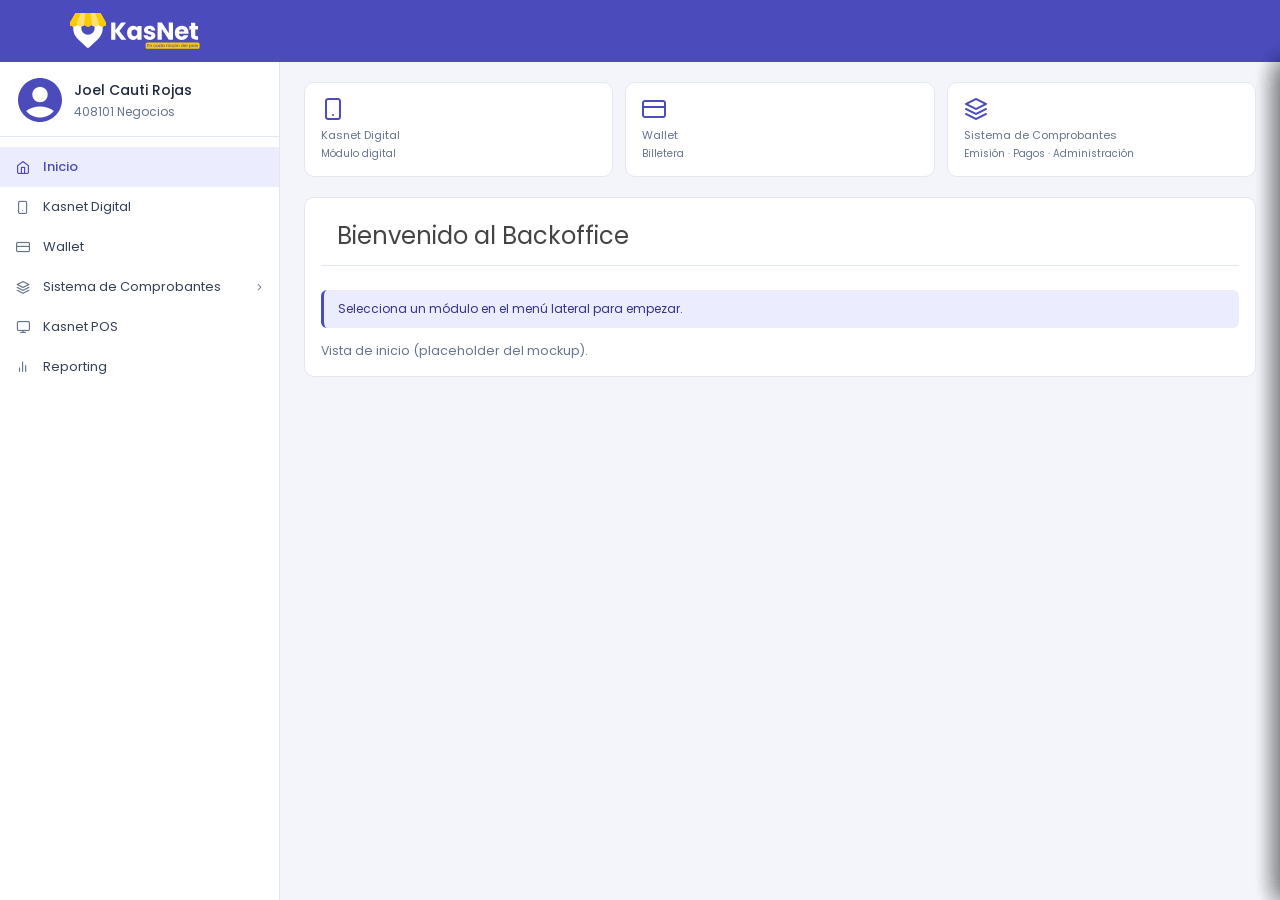
==== commit 5235c203: "avance" ====
--- a/index.html
+++ b/index.html
@@ -268,7 +268,7 @@
               <option value="l10">L-10 · Cancelado</option>
             </select>
           </div>
-          <button class="btn btn-yellow lotes-buscar-btn">Buscar</button>
+          <button class="btn lotes-buscar-btn">Buscar</button>
           <button class="btn ghost lotes-buscar-btn" onclick="lotesClearFilters()">Limpiar</button>
         </div>
       </div>
@@ -1229,7 +1229,7 @@
               <option value="">Todos los estados</option>
               <option value="C-01">C-01 · Carga No Aplica</option>
               <option value="C-02">C-02 · Carga No Pago</option>
-              <option value="C-03">C-03 · Carga Observado</option>
+              
               <option value="C-04">C-04 · Carga Completado</option>
               <option value="C-05">C-05 · Emision Enviado a OSE</option>
               <option value="C-06">C-06 · Emision Observado</option>
@@ -1246,7 +1246,7 @@
               <option value="C-17">C-17 · Documento Completado</option>
             </select>
           </div>
-          <button class="btn btn-yellow lotes-buscar-btn" id="comp-buscar-btn">Buscar</button>
+          <button class="btn lotes-buscar-btn" id="comp-buscar-btn">Buscar</button>
           <button class="btn ghost lotes-buscar-btn" id="comp-limpiar-btn">Limpiar</button>
         </div>
       </div>
@@ -2831,7 +2831,7 @@
 
   <div class="pg-header">
     <div>
-      <h2 class="pg-title">Bandeja de Revisión</h2>
+      <h2 class="pg-title">Bandeja de Revisión de Comprobantes</h2>
       <p class="pg-sub">Comprobantes con estados observados, rechazados o error que requieren atención</p>
     </div>
   </div>
@@ -2843,7 +2843,7 @@
     </div>
     <div class="kpi-card kpi-red">
       <div class="kpi-icon"><i class="icon-upload"></i></div>
-      <div class="kpi-body"><div class="kpi-lbl">Carga rechazada</div><div class="kpi-n" id="band-kpi-carga">—</div><div class="kpi-sub">Estado C-03</div></div>
+      <div class="kpi-body"><div class="kpi-lbl">Carga Observado</div><div class="kpi-n" id="band-kpi-carga">—</div><div class="kpi-sub">Estado C-04</div></div>
     </div>
     <div class="kpi-card kpi-red">
       <div class="kpi-icon"><i class="icon-send"></i></div>
@@ -2860,7 +2860,7 @@
   </div>
 
   <div class="panel">
-    <div class="ph ph-bare">Listado de comprobantes en bandeja</div>
+    <div class="ph ph-bare">Listado de comprobantes a revisar</div>
     <div class="lotes-search-panel">
       <div class="pb">
         <div class="lotes-filters">
@@ -2882,9 +2882,9 @@
             <span class="float-label">Estado</span>
             <select id="band-estado">
               <option value="">Todos los estados</option>
-              <option value="C-03">C-03 · Carga Rechazada</option>
+              <option value="C-04">C-04 · Carga Observado</option>
               <option value="C-06">C-06 · Emisión Observada</option>
-              <option value="C-07">C-07 · Error Técnico</option>
+              <option value="C-07">C-07 · Emisión Observado</option>
               <option value="C-09">C-09 · SUNAT Rechazado</option>
               <option value="C-12">C-12 · Pago Observado</option>
             </select>
@@ -2906,7 +2906,7 @@
               <option value="2026-07">2026-07</option>
             </select>
           </div>
-          <button class="btn btn-yellow lotes-buscar-btn" id="band-buscar-btn">Buscar</button>
+          <button class="btn lotes-buscar-btn" id="band-buscar-btn">Buscar</button>
           <button class="btn ghost lotes-buscar-btn" id="band-limpiar-btn">Limpiar</button>
         </div>
       </div>
@@ -2919,13 +2919,13 @@
           <th>Fase</th><th>Estado</th><th>Acciones</th>
         </tr></thead>
         <tbody>
-          <tr data-motivo="RUC sin entidad financiera registrada"><td class="mono-sm">LOT-000073-001</td><td class="mono">20481230000</td><td class="mono-sm">100001</td><td>Factura</td><td class="mono">F020</td><td class="mono">00001001</td><td>2026-08</td><td>S/ 850.00</td><td>Carga</td><td><span class="badge-2 b-bandeja" data-state="C-03">Carga Rechazada</span></td><td><div class="act-btns"><button class="btn sm ghost" onclick="openBandejaDetalle(this)">Ver detalles</button></div></td></tr>
-          <tr data-motivo="Código ubigeo no encontrado en el catálogo"><td class="mono-sm">LOT-000074-001</td><td class="mono">20567890123</td><td class="mono-sm">100004</td><td>Boleta</td><td class="mono">B020</td><td class="mono">00001012</td><td>2026-08</td><td>S/ 290.00</td><td>Carga</td><td><span class="badge-2 b-bandeja" data-state="C-03">Carga Rechazada</span></td><td><div class="act-btns"><button class="btn sm ghost" onclick="openBandejaDetalle(this)">Ver detalles</button></div></td></tr>
+          <tr data-motivo="RUC sin entidad financiera registrada"><td class="mono-sm">LOT-000073-001</td><td class="mono">20481230000</td><td class="mono-sm">100001</td><td>Factura</td><td class="mono">F020</td><td class="mono">00001001</td><td>2026-08</td><td>S/ 850.00</td><td>Carga</td><td><span class="badge-2 b-bandeja" data-state="C-03">Carga Observado</span></td><td><div class="act-btns"><button class="btn sm ghost" onclick="openBandejaDetalle(this)">Ver detalles</button></div></td></tr>
+          <tr data-motivo="Código ubigeo no encontrado en el catálogo"><td class="mono-sm">LOT-000074-001</td><td class="mono">20567890123</td><td class="mono-sm">100004</td><td>Boleta</td><td class="mono">B020</td><td class="mono">00001012</td><td>2026-08</td><td>S/ 290.00</td><td>Carga</td><td><span class="badge-2 b-bandeja" data-state="C-03">Carga Observado</span></td><td><div class="act-btns"><button class="btn sm ghost" onclick="openBandejaDetalle(this)">Ver detalles</button></div></td></tr>
           <tr data-motivo="RUC receptor inválido — código OSE 4032"><td class="mono-sm">LOT-000071-001</td><td class="mono">20484445556</td><td class="mono-sm">100006</td><td>Factura</td><td class="mono">F020</td><td class="mono">00001025</td><td>2026-08</td><td>S/ 1,240.00</td><td>Emisión</td><td><span class="badge-2 b-bandeja" data-state="C-06">Emisión Observada</span></td><td><div class="act-btns"><button class="btn sm ghost" onclick="openBandejaDetalle(this)">Ver detalles</button></div></td></tr>
           <tr data-motivo="Número correlativo ya utilizado en SUNAT"><td class="mono-sm">LOT-000072-001</td><td class="mono">10987654321</td><td class="mono-sm">100010</td><td>Factura</td><td class="mono">F020</td><td class="mono">00001033</td><td>2026-08</td><td>S/ 634.00</td><td>Emisión</td><td><span class="badge-2 b-bandeja" data-state="C-06">Emisión Observada</span></td><td><div class="act-btns"><button class="btn sm ghost" onclick="openBandejaDetalle(this)">Ver detalles</button></div></td></tr>
           <tr data-motivo="Monto total no coincide con el desglose de IGV"><td class="mono-sm">LOT-000073-002</td><td class="mono">20481230000</td><td class="mono-sm">100002</td><td>Boleta</td><td class="mono">B020</td><td class="mono">00001041</td><td>2026-08</td><td>S/ 180.00</td><td>Emisión</td><td><span class="badge-2 b-bandeja" data-state="C-06">Emisión Observada</span></td><td><div class="act-btns"><button class="btn sm ghost" onclick="openBandejaDetalle(this)">Ver detalles</button></div></td></tr>
-          <tr data-motivo="Timeout BizLinks — 3 reintentos agotados"><td class="mono-sm">LOT-000071-002</td><td class="mono">20567890123</td><td class="mono-sm">100005</td><td>Factura</td><td class="mono">F020</td><td class="mono">00001018</td><td>2026-08</td><td>S/ 560.00</td><td>Emisión</td><td><span class="badge-2 b-bandeja" data-state="C-07">Error Técnico</span></td><td><div class="act-btns"><button class="btn sm ghost" onclick="openBandejaDetalle(this)">Ver detalles</button></div></td></tr>
-          <tr data-motivo="Error de conexión OSE — tiempo de espera excedido"><td class="mono-sm">LOT-000072-002</td><td class="mono">20484445556</td><td class="mono-sm">100007</td><td>Factura</td><td class="mono">F020</td><td class="mono">00001029</td><td>2026-08</td><td>S/ 920.00</td><td>Emisión</td><td><span class="badge-2 b-bandeja" data-state="C-07">Error Técnico</span></td><td><div class="act-btns"><button class="btn sm ghost" onclick="openBandejaDetalle(this)">Ver detalles</button></div></td></tr>
+          <tr data-motivo="Timeout BizLinks — 3 reintentos agotados"><td class="mono-sm">LOT-000071-002</td><td class="mono">20567890123</td><td class="mono-sm">100005</td><td>Factura</td><td class="mono">F020</td><td class="mono">00001018</td><td>2026-08</td><td>S/ 560.00</td><td>Emisión</td><td><span class="badge-2 b-bandeja" data-state="C-07">Emisión Observado</span></td><td><div class="act-btns"><button class="btn sm ghost" onclick="openBandejaDetalle(this)">Ver detalles</button></div></td></tr>
+          <tr data-motivo="Error de conexión OSE — tiempo de espera excedido"><td class="mono-sm">LOT-000072-002</td><td class="mono">20484445556</td><td class="mono-sm">100007</td><td>Factura</td><td class="mono">F020</td><td class="mono">00001029</td><td>2026-08</td><td>S/ 920.00</td><td>Emisión</td><td><span class="badge-2 b-bandeja" data-state="C-07">Emisión Observado</span></td><td><div class="act-btns"><button class="btn sm ghost" onclick="openBandejaDetalle(this)">Ver detalles</button></div></td></tr>
           <tr data-motivo="Monto no coincide con detracción — código 2924"><td class="mono-sm">LOT-000071-003</td><td class="mono">20481230000</td><td class="mono-sm">100003</td><td>Factura</td><td class="mono">F020</td><td class="mono">00001015</td><td>2026-08</td><td>S/ 1,120.00</td><td>SUNAT</td><td><span class="badge-2 b-bandeja" data-state="C-09">SUNAT Rechazado</span></td><td><div class="act-btns"><button class="btn sm ghost" onclick="openBandejaDetalle(this)">Ver detalles</button></div></td></tr>
           <tr data-motivo="Serie inválida para el tipo de operación declarado"><td class="mono-sm">LOT-000072-003</td><td class="mono">20112233445</td><td class="mono-sm">100011</td><td>Boleta</td><td class="mono">B020</td><td class="mono">00001022</td><td>2026-08</td><td>S/ 340.00</td><td>SUNAT</td><td><span class="badge-2 b-bandeja" data-state="C-09">SUNAT Rechazado</span></td><td><div class="act-btns"><button class="btn sm ghost" onclick="openBandejaDetalle(this)">Ver detalles</button></div></td></tr>
           <tr data-motivo="Firma digital inválida — certificado expirado"><td class="mono-sm">LOT-000073-003</td><td class="mono">20998877665</td><td class="mono-sm">100013</td><td>Factura</td><td class="mono">F020</td><td class="mono">00001038</td><td>2026-08</td><td>S/ 2,100.00</td><td>SUNAT</td><td><span class="badge-2 b-bandeja" data-state="C-09">SUNAT Rechazado</span></td><td><div class="act-btns"><button class="btn sm ghost" onclick="openBandejaDetalle(this)">Ver detalles</button></div></td></tr>
@@ -2933,7 +2933,7 @@
           <tr data-motivo="CCI inválido — no corresponde a la entidad financiera"><td class="mono-sm">LOT-000068-001</td><td class="mono">20484445556</td><td class="mono-sm">100008</td><td>Factura</td><td class="mono">F020</td><td class="mono">00001070</td><td>2026-07</td><td>S/ 1,450.00</td><td>Pagos</td><td><span class="badge-2 b-bandeja" data-state="C-12">Pago Observado</span></td><td><div class="act-btns"><button class="btn sm ghost" onclick="openBandejaDetalle(this)">Ver detalles</button></div></td></tr>
           <tr data-motivo="Fondos insuficientes en la cuenta de origen"><td class="mono-sm">LOT-000069-001</td><td class="mono">20567890123</td><td class="mono-sm">100004</td><td>Boleta</td><td class="mono">B020</td><td class="mono">00001078</td><td>2026-07</td><td>S/ 220.00</td><td>Pagos</td><td><span class="badge-2 b-bandeja" data-state="C-12">Pago Observado</span></td><td><div class="act-btns"><button class="btn sm ghost" onclick="openBandejaDetalle(this)">Ver detalles</button></div></td></tr>
           <tr data-motivo="La nota de crédito fue observada por la OSE. Revisa el motivo de anulación y reenvía."><td class="mono-sm">LOT-000071-004</td><td class="mono">20481230000</td><td class="mono-sm">100001</td><td>Nota de Crédito</td><td class="mono">FC20</td><td class="mono">00000041</td><td>2026-08</td><td>S/ 850.00</td><td>Emisión</td><td><span class="badge-2 b-bandeja" data-state="C-06">Emisión Observada</span></td><td><div class="act-btns"><button class="btn sm ghost" onclick="openBandejaNCDetalle(this)">Ver detalles</button></div></td></tr>
-          <tr data-motivo="Error técnico al enviar la NC a la OSE. 3 reintentos agotados."><td class="mono-sm">LOT-000072-004</td><td class="mono">20484445556</td><td class="mono-sm">100006</td><td>Nota de Crédito</td><td class="mono">FC20</td><td class="mono">00000029</td><td>2026-08</td><td>S/ 1,240.00</td><td>Emisión</td><td><span class="badge-2 b-bandeja" data-state="C-07">Error Técnico</span></td><td><div class="act-btns"><button class="btn sm ghost" onclick="openBandejaNCDetalle(this)">Ver detalles</button></div></td></tr>
+          <tr data-motivo="Emisión observada al enviar la NC a la OSE — respuesta inválida del servicio."><td class="mono-sm">LOT-000072-004</td><td class="mono">20484445556</td><td class="mono-sm">100006</td><td>Nota de Crédito</td><td class="mono">FC20</td><td class="mono">00000029</td><td>2026-08</td><td>S/ 1,240.00</td><td>Emisión</td><td><span class="badge-2 b-bandeja" data-state="C-07">Emisión Observado</span></td><td><div class="act-btns"><button class="btn sm ghost" onclick="openBandejaNCDetalle(this)">Ver detalles</button></div></td></tr>
           <tr data-motivo="SUNAT rechazó la nota de crédito. Solo es posible cerrar esta anulación y reiniciarla."><td class="mono-sm">LOT-000073-004</td><td class="mono">20567890123</td><td class="mono-sm">100004</td><td>Nota de Crédito</td><td class="mono">BC20</td><td class="mono">00000018</td><td>2026-08</td><td>S/ 290.00</td><td>SUNAT</td><td><span class="badge-2 b-bandeja" data-state="C-09">SUNAT Rechazado</span></td><td><div class="act-btns"><button class="btn sm ghost" onclick="openBandejaNCDetalle(this)">Ver detalles</button></div></td></tr>
           <tr data-motivo="La nota de crédito fue observada. Corrige el motivo de anulación y reenvía a la OSE."><td class="mono-sm">LOT-000074-002</td><td class="mono">10987654321</td><td class="mono-sm">100010</td><td>Nota de Crédito</td><td class="mono">BC20</td><td class="mono">00000012</td><td>2026-08</td><td>S/ 180.00</td><td>Emisión</td><td><span class="badge-2 b-bandeja" data-state="C-06">Emisión Observada</span></td><td><div class="act-btns"><button class="btn sm ghost" onclick="openBandejaNCDetalle(this)">Ver detalles</button></div></td></tr>
         </tbody>
@@ -2985,7 +2985,7 @@
   </div>
 
   <div class="panel">
-    <div class="ph ph-bare">Listado de anulaciones</div>
+    <div class="ph ph-bare">Listado de Notas de Crédito</div>
       <div class="lotes-search-panel">
         <div class="pb">
           <div class="lotes-filters">
@@ -3023,7 +3023,7 @@
                 <option value="C-11">C-11 · Documento Rechazado</option>
               </select>
             </div>
-            <button class="btn btn-yellow lotes-buscar-btn" id="anul-buscar-btn">Buscar</button>
+            <button class="btn lotes-buscar-btn" id="anul-buscar-btn">Buscar</button>
             <button class="btn ghost lotes-buscar-btn" id="anul-limpiar-btn">Limpiar</button>
           </div>
         </div>
@@ -3255,7 +3255,7 @@
                 <option value="C-16">C-16 · Pago Confirmado</option>
               </select>
             </div>
-            <button class="btn btn-yellow lotes-buscar-btn" id="pp-buscar-btn">Buscar</button>
+            <button class="btn lotes-buscar-btn" id="pp-buscar-btn">Buscar</button>
             <button class="btn ghost lotes-buscar-btn" id="pp-limpiar-btn">Limpiar</button>
       </div>
         </div>
@@ -3354,7 +3354,7 @@
                 <option value="Pagado">Pagado</option>
               </select>
             </div>
-            <button class="btn btn-yellow lotes-buscar-btn" id="ppp-buscar-btn">Buscar</button>
+            <button class="btn lotes-buscar-btn" id="ppp-buscar-btn">Buscar</button>
             <button class="btn ghost lotes-buscar-btn" id="ppp-limpiar-btn">Limpiar</button>
           </div>
         </div>
@@ -3414,161 +3414,413 @@
     </div>
 
   </div>
-  </div>
 
 </section>
 <section class="view" id="disp-pagos">
-  <!-- Bloque 1: Dashboard + Reportes -->
+  <div class="pg-header">
+    <div>
+      <h2 class="pg-title">Dispersión de Pagos</h2>
+      <p class="pg-sub">Vista consolidada de todos los tramos de pago por entidad financiera</p>
+    </div>
+  </div>
+
+  <div class="pp-tabs">
+    <button class="pp-tab active" onclick="dpTab(this,'dp-pane-general')">Vista General</button>
+    <button class="pp-tab" onclick="dpTab(this,'dp-pane-detalle')">Vista Detallada</button>
+  </div>
+
+  <div class="pp-pane active" id="dp-pane-general">
+
   <div class="panel">
-    <div class="ph">Estado general de pagos — 2026-08</div>
-    <div class="pb">
-      <div class="tabs mb-14">
-        <button class="active" data-tab="dp-dashboard">📊 Dashboard</button>
-        <button data-tab="dp-reportes">📈 Reportes</button>
-      </div>
-      <div class="tab-pane active" id="dp-dashboard">
-        <div class="disp-summary">
-          <div class="disp-card"><div class="n c-text">S/ 486,320</div><div class="l">Total a pagar</div></div>
-          <div class="disp-card"><div class="n c-ok">S/ 312,940</div><div class="l">Pagado (19+20)</div></div>
-          <div class="disp-card"><div class="n c-kas">S/ 158,120</div><div class="l">En proceso (14+15+16)</div></div>
-          <div class="disp-card"><div class="n c-warn">S/ 15,260</div><div class="l">Con error/rechazo (17+18)</div></div>
+    <div class="ph">Distribución de pagos por canal</div>
+    <div class="lotes-search-panel">
+      <div class="pb">
+        <div class="lotes-filters">
+          <div class="float-fld float-fld-select">
+            <span class="float-label">Período</span>
+            <select id="dp-ctx-periodo" onchange="dpUpdateContext()">
+              <option value="">Todos los períodos</option>
+              <option value="2026-08">2026-08</option>
+              <option value="2026-09">2026-09</option>
+              <option value="2026-10">2026-10</option>
+              <option value="2026-11">2026-11</option>
+            </select>
+          </div>
+          <div class="float-fld">
+            <span class="float-label">ID Lote</span>
+            <input type="text" id="dp-ctx-lote" placeholder="ID Lote" oninput="dpUpdateContext()">
+          </div>
+          <button class="btn lotes-buscar-btn" onclick="dpUpdateContext()">Buscar</button>
+          <button class="btn ghost lotes-buscar-btn" onclick="dpCtxLimpiar()">Limpiar</button>
         </div>
-        <div class="prog prog-lg"><i class="prog-fill-64"></i></div>
-        <small class="small-muted">64% completado · 546 de 852 agentes confirmados</small>
-        <div class="formula formula-mt"><b>Cuadre:</b> S/ 486,320 = Pagado S/ 312,940 + En proceso S/ 158,120 + Con problema S/ 15,260</div>
-        <div class="chart-wrap">
-          <div class="chart">
-            <div class="bar-row"><span class="lbl">20 · Documento Completado</span><div class="bar-track"><div class="bar-fill bar-ok bw-56"></div></div><span class="val">480</span></div>
-            <div class="bar-row"><span class="lbl">19 · Pago Confirmado</span><div class="bar-track"><div class="bar-fill bar-ok bw-8"></div></div><span class="val">66</span></div>
-            <div class="bar-row"><span class="lbl">16 · Archivo Generado</span><div class="bar-track"><div class="bar-fill bar-kas bw-18"></div></div><span class="val">152</span></div>
-            <div class="bar-row"><span class="lbl">15 · Pago Programado</span><div class="bar-track"><div class="bar-fill bar-kas bw-9"></div></div><span class="val">80</span></div>
-            <div class="bar-row"><span class="lbl">14 · Pago Pendiente</span><div class="bar-track"><div class="bar-fill bar-amber bw-4"></div></div><span class="val">40</span></div>
-            <div class="bar-row"><span class="lbl">18 · Pago Rechazado</span><div class="bar-track"><div class="bar-fill bar-warn bw-3"></div></div><span class="val">5</span></div>
-            <div class="bar-row"><span class="lbl">17 · Pago Error</span><div class="bar-track"><div class="bar-fill bar-warn bw-3"></div></div><span class="val">3</span></div>
+      </div>
+    </div>
+    <div class="dp-overview-section">
+      <div class="dp-ctx-info-row">
+        <i class="icon-layers"></i>
+        <div>
+          <span class="dp-ctx-title" id="dp-ctx-title">Todos los períodos</span>
+          <span class="dp-ctx-sep"> · </span>
+          <span class="dp-ctx-sub" id="dp-ctx-sub">LOT-000067 — LOT-000078 · 852 tramos</span>
+        </div>
+      </div>
+      <div class="kpi-row kpi-3col">
+      <div class="kpi-card kpi-blue">
+        <div class="kpi-icon"><i class="icon-dollar-sign"></i></div>
+        <div class="kpi-body"><div class="kpi-lbl">Total a pagar</div><div class="kpi-n" id="dp-kpi-total">S/ 554,100</div><div class="kpi-sub" id="dp-kpi-total-sub">852 tramos · período activo</div></div>
+      </div>
+      <div class="kpi-card kpi-green">
+        <div class="kpi-icon"><i class="icon-check-circle"></i></div>
+        <div class="kpi-body"><div class="kpi-lbl">Ya pagado</div><div class="kpi-n" id="dp-kpi-pagado">S/ 321,840</div><div class="kpi-sub" id="dp-kpi-pagado-sub">58% del total · 494 tramos</div></div>
+      </div>
+      <div class="kpi-card kpi-amber">
+        <div class="kpi-icon"><i class="icon-clock"></i></div>
+        <div class="kpi-body"><div class="kpi-lbl">Restante a pagar</div><div class="kpi-n" id="dp-kpi-restante">S/ 232,260</div><div class="kpi-sub" id="dp-kpi-restante-sub">42% del total · 358 tramos</div></div>
+      </div>
+      </div>
+    </div><!-- /dp-overview-section -->
+    <div class="dp-chart-section">
+      <div class="pb">
+        <div class="dp-chart-legend">
+          <span class="dp-leg-item"><span class="dp-leg-dot dp-dot-pago"></span>Pagado</span>
+          <span class="dp-leg-item"><span class="dp-leg-dot dp-dot-prog"></span>Programado / En proceso</span>
+          <span class="dp-leg-item"><span class="dp-leg-dot dp-dot-err"></span>Error / Rechazado</span>
+        </div>
+        <div class="dp-channel-chart">
+          <div class="dp-ch-row" data-canal="BCP">
+            <span class="dp-ch-lbl">BCP</span>
+            <div class="dp-ch-bar-col">
+              <div class="dp-ch-bar-wrap">
+                <div class="dp-ch-bar" style="width:100%">
+                  <div class="dp-ch-seg dp-seg-pago" style="width:59.8%"></div>
+                  <div class="dp-ch-seg dp-seg-prog" style="width:31.5%"></div>
+                  <div class="dp-ch-seg dp-seg-err"  style="width: 8.7%"></div>
+                </div>
+              </div>
+              <div class="dp-ch-labels">
+                <span class="dp-ch-label dp-lbl-pago"><span class="dp-lbl-pct">59.8%</span> <span class="dp-lbl-amt">S/ 110,800</span></span>
+                <span class="dp-ch-label dp-lbl-prog"><span class="dp-lbl-pct">31.5%</span> <span class="dp-lbl-amt">S/ 58,340</span></span>
+                <span class="dp-ch-label dp-lbl-err"><span class="dp-lbl-pct">8.7%</span> <span class="dp-lbl-amt">S/ 16,280</span></span>
+              </div>
+            </div>
+            <span class="dp-ch-amt">S/ 185,420</span>
+          </div>
+          <div class="dp-ch-row" data-canal="BBVA">
+            <span class="dp-ch-lbl">BBVA</span>
+            <div class="dp-ch-bar-col">
+              <div class="dp-ch-bar-wrap">
+                <div class="dp-ch-bar" style="width:80.3%">
+                  <div class="dp-ch-seg dp-seg-pago" style="width:58.0%"></div>
+                  <div class="dp-ch-seg dp-seg-prog" style="width:32.4%"></div>
+                  <div class="dp-ch-seg dp-seg-err"  style="width: 9.6%"></div>
+                </div>
+              </div>
+              <div class="dp-ch-labels">
+                <span class="dp-ch-label dp-lbl-pago"><span class="dp-lbl-pct">58.0%</span> <span class="dp-lbl-amt">S/ 86,500</span></span>
+                <span class="dp-ch-label dp-lbl-prog"><span class="dp-lbl-pct">32.4%</span> <span class="dp-lbl-amt">S/ 48,320</span></span>
+                <span class="dp-ch-label dp-lbl-err"><span class="dp-lbl-pct">9.6%</span> <span class="dp-lbl-amt">S/ 14,140</span></span>
+              </div>
+            </div>
+            <span class="dp-ch-amt">S/ 148,960</span>
+          </div>
+          <div class="dp-ch-row" data-canal="Scotiabank">
+            <span class="dp-ch-lbl">Scotiabank</span>
+            <div class="dp-ch-bar-col">
+              <div class="dp-ch-bar-wrap">
+                <div class="dp-ch-bar" style="width:51.1%">
+                  <div class="dp-ch-seg dp-seg-pago" style="width:58.5%"></div>
+                  <div class="dp-ch-seg dp-seg-prog" style="width:33.9%"></div>
+                  <div class="dp-ch-seg dp-seg-err"  style="width: 7.6%"></div>
+                </div>
+              </div>
+              <div class="dp-ch-labels">
+                <span class="dp-ch-label dp-lbl-pago"><span class="dp-lbl-pct">58.5%</span> <span class="dp-lbl-amt">S/ 55,400</span></span>
+                <span class="dp-ch-label dp-lbl-prog"><span class="dp-lbl-pct">33.9%</span> <span class="dp-lbl-amt">S/ 32,180</span></span>
+                <span class="dp-ch-label dp-lbl-err"><span class="dp-lbl-pct">7.6%</span> <span class="dp-lbl-amt">S/ 7,180</span></span>
+              </div>
+            </div>
+            <span class="dp-ch-amt">S/ 94,760</span>
+          </div>
+          <div class="dp-ch-row" data-canal="Detracción">
+            <span class="dp-ch-lbl">Detracción</span>
+            <div class="dp-ch-bar-col">
+              <div class="dp-ch-bar-wrap">
+                <div class="dp-ch-bar" style="width:30.3%">
+                  <div class="dp-ch-seg dp-seg-pago" style="width:76.3%"></div>
+                  <div class="dp-ch-seg dp-seg-prog" style="width:20.7%"></div>
+                  <div class="dp-ch-seg dp-seg-err"  style="width: 3.0%"></div>
+                </div>
+              </div>
+              <div class="dp-ch-labels">
+                <span class="dp-ch-label dp-lbl-pago"><span class="dp-lbl-pct">76.3%</span> <span class="dp-lbl-amt">S/ 42,840</span></span>
+                <span class="dp-ch-label dp-lbl-prog"><span class="dp-lbl-pct">20.7%</span> <span class="dp-lbl-amt">S/ 11,620</span></span>
+                <span class="dp-ch-label dp-lbl-err"><span class="dp-lbl-pct">3.0%</span> <span class="dp-lbl-amt">S/ 1,660</span></span>
+              </div>
+            </div>
+            <span class="dp-ch-amt">S/ 56,120</span>
+          </div>
+          <div class="dp-ch-row" data-canal="API TAM">
+            <span class="dp-ch-lbl">API TAM</span>
+            <div class="dp-ch-bar-col">
+              <div class="dp-ch-bar-wrap">
+                <div class="dp-ch-bar" style="width:37.1%">
+                  <div class="dp-ch-seg dp-seg-pago" style="width:38.2%"></div>
+                  <div class="dp-ch-seg dp-seg-prog" style="width:46.7%"></div>
+                  <div class="dp-ch-seg dp-seg-err"  style="width:15.1%"></div>
+                </div>
+              </div>
+              <div class="dp-ch-labels">
+                <span class="dp-ch-label dp-lbl-pago"><span class="dp-lbl-pct">38.2%</span> <span class="dp-lbl-amt">S/ 26,300</span></span>
+                <span class="dp-ch-label dp-lbl-prog"><span class="dp-lbl-pct">46.7%</span> <span class="dp-lbl-amt">S/ 32,180</span></span>
+                <span class="dp-ch-label dp-lbl-err"><span class="dp-lbl-pct">15.1%</span> <span class="dp-lbl-amt">S/ 10,360</span></span>
+              </div>
+            </div>
+            <span class="dp-ch-amt">S/ 68,840</span>
           </div>
         </div>
       </div>
-      <div class="tab-pane" id="dp-reportes">
-        <div class="dp-grid-3">
-          <div class="panel dp-panel">
-            <div class="ph">Pagos realizados <span class="hint">estados 19+20</span></div>
-            <div class="pb">
-              <div class="card ok dp-card-mb"><div class="n">546</div><div class="lbl">S/ 312,940 dispersados</div></div>
-              <div class="filters filters-col">
-                <div class="fld"><label>Canal</label><select><option>Todos</option><option>BCP</option><option>Scotiabank</option><option>BBVA</option><option>Detracciones</option><option>Cajas</option></select></div>
-                <button class="btn ghost btn-full">📥 Descargar Excel</button>
-              </div>
+    </div><!-- /dp-chart-section -->
+  </div><!-- /panel unificado -->
+
+    <!-- Gestión Telebanking -->
+    <div class="panel">
+      <div class="ph">Gestión de Telebanking</div>
+      <div class="pb">
+        <div class="lotes-filters" style="margin-bottom:16px">
+          <div class="float-fld float-fld-select">
+            <span class="float-label">Entidad Financiera</span>
+            <select id="tb-grupo" onchange="tbUpdateSummary()">
+              <option value="">Selecciona una entidad</option>
+              <option value="BCP">BCP</option>
+              <option value="BBVA">BBVA</option>
+              <option value="Scotiabank">Scotiabank</option>
+              <option value="Banco de la Nación">Banco de la Nación</option>
+            </select>
+          </div>
+          <div class="float-fld">
+            <span class="float-label">ID Lote</span>
+            <input type="text" id="tb-lote" placeholder="ID Lote">
+          </div>
+          <button class="btn lotes-buscar-btn" onclick="tbUpdateSummary()">Buscar</button>
+          <button class="btn ghost lotes-buscar-btn" onclick="tbLimpiar()">Limpiar</button>
+        </div>
+
+        <div id="tb-summary" style="display:none">
+          <div class="tb-result-row">
+            <div class="tb-result-item">
+              <span class="tb-result-lbl">Registros</span>
+              <span class="tb-result-val" id="tb-total-pagos">—</span>
+            </div>
+            <div class="tb-result-sep"></div>
+            <div class="tb-result-item">
+              <span class="tb-result-lbl">Monto total</span>
+              <span class="tb-result-val" id="tb-total-monto">—</span>
             </div>
           </div>
-          <div class="panel dp-panel">
-            <div class="ph">Pagos pendientes <span class="hint">estados 13–17</span></div>
-            <div class="pb">
-              <div class="card amber dp-card-mb"><div class="n">242</div><div class="lbl">S/ 158,120 en proceso</div></div>
-              <div class="filters filters-col">
-                <div class="fld"><label>Canal</label><select><option>Todos</option><option>BCP</option><option>Scotiabank</option><option>BBVA</option><option>Detracciones</option><option>Cajas</option></select></div>
-                <button class="btn ghost btn-full">📥 Descargar Excel</button>
-              </div>
-            </div>
-          </div>
-          <div class="panel dp-panel">
-            <div class="ph">Rechazos bancarios <span class="hint">estado 18</span></div>
-            <div class="pb">
-              <div class="card warn dp-card-mb"><div class="n">5</div><div class="lbl">S/ 610 rechazados</div></div>
-              <div class="filters filters-col">
-                <div class="fld"><label>Canal</label><select><option>Todos</option><option>BCP</option><option>Scotiabank</option></select></div>
-                <button class="btn ghost btn-full">📥 Descargar Excel</button>
-              </div>
+          <div class="tb-actions">
+            <div class="tb-txt-info"><i class="icon-file-text"></i> <span id="tb-txt-info-txt">—</span></div>
+            <div class="tb-action-btns">
+              <button class="btn tb-gen-btn" onclick="tbGenerarTxt()"><i class="icon-download"></i> Generar TXT</button>
+              <button class="btn ghost tb-gen-btn" onclick="showToast('Archivo de resultado cargado')"><i class="icon-upload"></i> Cargar Resultado</button>
+              <button class="btn ghost tb-gen-btn" onclick="showToast('Constancia de pago cargada')"><i class="icon-paperclip"></i> Cargar Constancia</button>
             </div>
           </div>
         </div>
-      </div>
-    </div>
-  </div>
-  <!-- Bloque 2: Dispersión por entidad financiera -->
+
+        <div id="tb-empty" class="tb-empty">
+          <i class="icon-info"></i>
+          Selecciona una entidad y un ID Lote para ver el resumen y generar el archivo TXT
+        </div>
+      </div>
+    </div>
+
+  </div><!-- /dp-pane-general -->
+
+  <div class="pp-pane" id="dp-pane-detalle">
   <div class="panel">
-    <div class="ph">Dispersión por entidad financiera</div>
-    <div class="pb">
-      <div class="tabs mb-14">
-        <button class="active" data-tab="dp-bcp">BCP (312)</button>
-        <button data-tab="dp-scotia">Scotiabank (198)</button>
-        <button data-tab="dp-bbva">BBVA (156)</button>
-        <button data-tab="dp-detrac">Detracciones (98)</button>
-        <button data-tab="dp-cajas">Cajas · TAM (88)</button>
-      </div>
-      <div class="tab-pane active" id="dp-bcp">
-        <div class="info info-mb10">BCP: la fecha de pago efectivo se asigna manualmente al cargar el archivo de resultado.</div>
-        <div class="check-all"><input type="checkbox" id="bcpAll" onclick="toggleAll('bcpChk',this.checked)"><label for="bcpAll">Seleccionar todo el grupo BCP</label></div>
-        <table>
-          <tr><th></th><th>Agente</th><th>RUC</th><th>N° Cuenta</th><th>Monto</th><th>Estado pago</th><th>Fecha/hora pago</th></tr>
-          <tr><td><input type="checkbox" class="bcpChk"></td><td>Bodega San Isidro</td><td>20481112223</td><td>194-2837465-0-88</td><td>S/ 640.00</td><td><span class="badge b-kas">15 · Programado</span></td><td><input type="datetime-local" class="input-datetime-sm" disabled></td></tr>
-          <tr><td><input type="checkbox" class="bcpChk"></td><td>Minimarket Central</td><td>20482223334</td><td>194-9988776-0-55</td><td>S/ 1,050.00</td><td><span class="badge b-blue">16 · Archivo Gen.</span></td><td><input type="datetime-local" class="input-datetime-sm" disabled></td></tr>
-        </table>
-        <div class="btn-row">
-          <button class="btn">📄 Generar TXT (seleccionados)</button>
-          <button class="btn ghost">📥 Cargar resultado del banco</button>
-          <button class="btn ghost">📎 Cargar constancia PDF</button>
+    <div class="ph ph-bare">Listado de pagos</div>
+    <div class="lotes-search-panel">
+      <div class="pb">
+        <div class="lotes-filters">
+          <div class="float-fld pp-search-fld">
+            <span class="float-label">Buscar por</span>
+            <input type="text" id="dp-search" placeholder="RUC, N° Comprobante, ID Lote o Store ID">
+          </div>
+          <div class="float-fld float-fld-select">
+            <span class="float-label">Entidad Financiera</span>
+            <select id="dp-entidad">
+              <option value="">Todas las entidades</option>
+              <option value="BCP">BCP</option>
+              <option value="BBVA">BBVA</option>
+              <option value="Scotiabank">Scotiabank</option>
+              <option value="Caja Huancayo">Caja Huancayo</option>
+              <option value="Caja Trujillo">Caja Trujillo</option>
+              <option value="Banco de la Nación">Banco de la Nación</option>
+            </select>
+          </div>
+          <div class="float-fld float-fld-select">
+            <span class="float-label">Canal</span>
+            <select id="dp-canal-tipo">
+              <option value="">Todos los canales</option>
+              <option value="Telebanking">Telebanking</option>
+              <option value="Detracción">Detracción</option>
+              <option value="API TAM">API TAM</option>
+            </select>
+          </div>
+          <div class="float-fld float-fld-select">
+            <span class="float-label">Estado</span>
+            <select id="dp-estado">
+              <option value="">Todos los estados</option>
+              <option value="P-01">P-01 · Pago Programado</option>
+              <option value="P-02">P-02 · Pago Telebanking</option>
+              <option value="P-03">P-03 · Pago Api</option>
+              <option value="P-04">P-04 · Pago Error</option>
+              <option value="P-05">P-05 · Pago Rechazado</option>
+              <option value="P-06">P-06 · Pago Confirmado</option>
+            </select>
+          </div>
+          <div class="float-fld float-fld-select">
+            <span class="float-label">Período</span>
+            <select id="dp-periodo">
+              <option value="">Todos los períodos</option>
+              <option value="2026-11">2026-11</option>
+              <option value="2026-10">2026-10</option>
+              <option value="2026-09">2026-09</option>
+              <option value="2026-08">2026-08</option>
+            </select>
+          </div>
+          <button class="btn lotes-buscar-btn" id="dp-buscar-btn">Buscar</button>
+          <button class="btn ghost lotes-buscar-btn" id="dp-limpiar-btn">Limpiar</button>
         </div>
-        <small class="small-muted">La fecha de pago efectivo se habilita solo después de cargar el resultado bancario.</small>
-      </div>
-      <div class="tab-pane" id="dp-scotia">
-        <div class="info">Scotiabank informa la <b>fecha de pago en la cabecera</b> de su Excel de resultado — el sistema la asigna automáticamente a todos los registros del lote.</div>
-        <div class="check-all"><input type="checkbox"><label>Seleccionar todo el grupo Scotiabank</label></div>
-        <table>
-          <tr><th></th><th>Agente</th><th>RUC</th><th>N° Cuenta</th><th>Monto</th><th>Estado</th><th>Fecha pago (auto)</th></tr>
-          <tr><td><input type="checkbox"></td><td>Sucre y Sale</td><td>10238817868</td><td>780-7618819-00</td><td>S/ 94.72</td><td><span class="badge b-ok">19 · Confirmado</span></td><td>2026-09-05 (cabecera)</td></tr>
-        </table>
-        <div class="btn-row"><button class="btn">📄 Generar TXT</button><button class="btn ghost">📥 Cargar resultado</button><button class="btn ghost">📎 Constancia PDF</button></div>
-      </div>
-      <div class="tab-pane" id="dp-bbva">
-        <div class="info">BBVA informa <b>fecha y hora por registro</b> en su Excel — el sistema la asigna automáticamente a cada comprobante.</div>
-        <div class="check-all"><input type="checkbox"><label>Seleccionar todo el grupo BBVA</label></div>
-        <table>
-          <tr><th></th><th>Agente</th><th>RUC</th><th>N° Cuenta</th><th>Monto</th><th>Estado</th><th>Fecha pago (auto)</th></tr>
-          <tr><td><input type="checkbox"></td><td>Agente Miraflores</td><td>20487778889</td><td>0011-0234-56789012</td><td>S/ 980.00</td><td><span class="badge b-ok">19 · Confirmado</span></td><td>2026-09-05 14:32</td></tr>
-        </table>
-        <div class="btn-row"><button class="btn">📄 Generar TXT</button><button class="btn ghost">📥 Cargar resultado</button><button class="btn ghost">📎 Constancia PDF</button></div>
-      </div>
-      <div class="tab-pane" id="dp-detrac">
-        <div class="info">SUNAT Detracciones: la fecha de pago efectivo se asigna manualmente, igual que BCP.</div>
-        <div class="check-all"><input type="checkbox"><label>Seleccionar todo el grupo Detracciones</label></div>
-        <table>
-          <tr><th></th><th>Agente</th><th>RUC</th><th>Cuenta detracción</th><th>Monto detr.</th><th>Estado</th><th>Fecha pago</th></tr>
-          <tr><td><input type="checkbox"></td><td>Servicios del Sur</td><td>20485556667</td><td>00-123-456789</td><td>S/ 158.40</td><td><span class="badge b-kas">15 · Programado</span></td><td><input type="datetime-local" class="input-datetime-sm" disabled></td></tr>
-        </table>
-        <div class="btn-row"><button class="btn">📄 Generar TXT</button><button class="btn ghost">📥 Cargar resultado</button><button class="btn ghost">📎 Constancia PDF</button></div>
-      </div>
-      <div class="tab-pane" id="dp-cajas">
-        <div class="info">Dispersión en línea vía <b>API TAM</b>. Login JWT (8h), cifrado AES-GCM. La fecha de pago la responde el API por transacción. Sin generar TXT.</div>
-        <div class="filters mb-10">
-          <div class="fld fld-flex"><label>Glosa genérica</label><input class="input-glosa" value="Pago autofacturación período 2026-08"></div>
-          <div class="fld"><label>&nbsp;</label><button class="btn ghost sm">Aplicar a todos</button></div>
-        </div>
-        <div class="check-all"><input type="checkbox"><label>Seleccionar todos</label></div>
-        <table>
-          <tr><th></th><th>Agente</th><th>RUC</th><th>financialBin</th><th>Monto</th><th>Glosa</th><th>Estado</th><th>Fecha pago</th></tr>
-          <tr><td><input type="checkbox"></td><td>Agente Kasnet 0912</td><td>20486667778</td><td>009</td><td>S/ 430.00</td><td><input value="Pago autofacturación período 2026-08" class="input-glosa-sm"></td><td><span class="badge b-ok">20 · Completado</span></td><td>2026-09-05 16:42:18</td></tr>
-          <tr><td><input type="checkbox"></td><td>Agente Kasnet 1188</td><td>20489990001</td><td>011</td><td>S/ 380.00</td><td><input value="Pago autofacturación período 2026-08" class="input-glosa-sm"></td><td><span class="badge b-warn">17 · Pago Error</span></td><td>—</td></tr>
-        </table>
-        <div class="btn-row"><button class="btn ok">▶ Dispersar seleccionados</button><button class="btn ghost">Reintentar errores (17)</button></div>
-      </div>
-    </div>
-  </div>
-  <!-- Bloque 3: Bandeja de Pagos Rechazados -->
-  <div class="panel">
-    <div class="ph">Bandeja de pagos rechazados <span class="cnt">5 comprobantes — estado 18</span></div>
-    <div class="pb">
-      <div class="info info-mb10">El banco rechazó el pago. Corrige los datos bancarios y el sistema regresa el comprobante a <b>15 · Pago Programado</b> con indicador <span class="badge-novedad">Novedad</span>.</div>
-      <table>
-        <tr><th>Agente</th><th>RUC</th><th>N° Cuenta actual</th><th>Canal</th><th>Monto</th><th>Motivo rechazo</th><th>Cuenta corregida</th><th></th></tr>
-        <tr><td>Bodega Pequeña</td><td>20481230000</td><td>194-9988000-0-11</td><td>BCP</td><td>S/ 220.00</td><td>Cuenta inexistente</td>
-          <td><input placeholder="Nueva cuenta…" class="input-cuenta"></td>
-          <td><button class="btn sm ok">Corregir → 15</button></td></tr>
-        <tr><td>Kiosco Central</td><td>20481235555</td><td>780-0000001-00</td><td>Scotiabank</td><td>S/ 95.00</td><td>Cuenta cerrada</td>
-          <td><input placeholder="Nueva cuenta…" class="input-cuenta"></td>
-          <td><button class="btn sm ok">Corregir → 15</button></td></tr>
+      </div>
+    </div>
+    <div class="scroll-x">
+      <table id="dp-table">
+        <thead><tr>
+          <th>ID Pago</th><th>ID Lote</th><th>Período</th><th>RUC</th><th>Store ID</th><th>Tipo</th><th>N° Comprobante</th>
+          <th>Monto</th><th>Entidad Financiera</th><th>Canal</th>
+          <th>Estado</th><th>Fecha Programada</th><th>Fecha Efectiva</th><th>Acciones</th>
+        </tr></thead>
+        <tbody>
+          <tr data-canal="BCP" data-estado="P-06" data-periodo="2026-11"><td class="mono-sm">PAG-000001</td><td class="mono-sm">LOT-000073</td><td class="mono-sm">2026-11</td><td class="mono">20481112223</td><td class="mono-sm">100001</td><td>Factura</td><td class="mono">F001-00001245</td><td>S/ 542.37</td><td>BCP</td><td>Telebanking</td><td><span class="badge-2 b-p06" data-state="P-06">Pago Confirmado</span></td><td class="mono-sm">2026-11-06</td><td class="mono-sm">2026-11-06</td><td><div class="act-btns"><button class="btn sm ghost" onclick="openDpDetalle(this)">Ver detalles</button></div></td></tr>
+          <tr data-canal="Banco de la Nación" data-estado="P-06" data-periodo="2026-11"><td class="mono-sm">PAG-000002</td><td class="mono-sm">LOT-000073</td><td class="mono-sm">2026-11</td><td class="mono">20481112223</td><td class="mono-sm">100001</td><td>Factura</td><td class="mono">F001-00001245</td><td>S/ 98.00</td><td>Banco de la Nación</td><td>Detracción</td><td><span class="badge-2 b-p06" data-state="P-06">Pago Confirmado</span></td><td class="mono-sm">2026-11-06</td><td class="mono-sm">2026-11-06</td><td><div class="act-btns"><button class="btn sm ghost" onclick="openDpDetalle(this)">Ver detalles</button></div></td></tr>
+          <tr data-canal="BCP" data-estado="P-01" data-periodo="2026-11"><td class="mono-sm">PAG-000003</td><td class="mono-sm">LOT-000071</td><td class="mono-sm">2026-11</td><td class="mono">20481230000</td><td class="mono-sm">100002</td><td>Factura</td><td class="mono">F020-00001001</td><td>S/ 1,008.00</td><td>BCP</td><td>Telebanking</td><td><span class="badge-2 b-p01" data-state="P-01">Pago Programado</span></td><td class="mono-sm">2026-11-30</td><td class="mono-sm">—</td><td><div class="act-btns"><button class="btn sm ghost" onclick="openDpDetalle(this)">Ver detalles</button></div></td></tr>
+          <tr data-canal="Banco de la Nación" data-estado="P-01" data-periodo="2026-11"><td class="mono-sm">PAG-000004</td><td class="mono-sm">LOT-000071</td><td class="mono-sm">2026-11</td><td class="mono">20481230000</td><td class="mono-sm">100002</td><td>Factura</td><td class="mono">F020-00001001</td><td>S/ 112.00</td><td>Banco de la Nación</td><td>Detracción</td><td><span class="badge-2 b-p01" data-state="P-01">Pago Programado</span></td><td class="mono-sm">2026-11-30</td><td class="mono-sm">—</td><td><div class="act-btns"><button class="btn sm ghost" onclick="openDpDetalle(this)">Ver detalles</button></div></td></tr>
+          <tr data-canal="BBVA" data-estado="P-05" data-periodo="2026-11"><td class="mono-sm">PAG-000005</td><td class="mono-sm">LOT-000072</td><td class="mono-sm">2026-11</td><td class="mono">20484445556</td><td class="mono-sm">100006</td><td>Factura</td><td class="mono">F020-00001025</td><td>S/ 1,116.00</td><td>BBVA</td><td>Telebanking</td><td><span class="badge-2 b-p05" data-state="P-05">Pago Rechazado</span></td><td class="mono-sm">2026-11-20</td><td class="mono-sm">—</td><td><div class="act-btns"><button class="btn sm ghost" onclick="openDpDetalle(this)">Ver detalles</button></div></td></tr>
+          <tr data-canal="Banco de la Nación" data-estado="P-05" data-periodo="2026-11"><td class="mono-sm">PAG-000006</td><td class="mono-sm">LOT-000072</td><td class="mono-sm">2026-11</td><td class="mono">20484445556</td><td class="mono-sm">100006</td><td>Factura</td><td class="mono">F020-00001025</td><td>S/ 124.00</td><td>Banco de la Nación</td><td>Detracción</td><td><span class="badge-2 b-p05" data-state="P-05">Pago Rechazado</span></td><td class="mono-sm">2026-11-20</td><td class="mono-sm">—</td><td><div class="act-btns"><button class="btn sm ghost" onclick="openDpDetalle(this)">Ver detalles</button></div></td></tr>
+          <tr data-canal="Scotiabank" data-estado="P-06" data-periodo="2026-09"><td class="mono-sm">PAG-000007</td><td class="mono-sm">LOT-000074</td><td class="mono-sm">2026-09</td><td class="mono">20567890123</td><td class="mono-sm">100004</td><td>Boleta</td><td class="mono">B020-00001004</td><td>S/ 290.00</td><td>Scotiabank</td><td>Telebanking</td><td><span class="badge-2 b-p06" data-state="P-06">Pago Confirmado</span></td><td class="mono-sm">2026-09-15</td><td class="mono-sm">2026-09-15</td><td><div class="act-btns"><button class="btn sm ghost" onclick="openDpDetalle(this)">Ver detalles</button></div></td></tr>
+          <tr data-canal="Caja Huancayo" data-estado="P-01" data-periodo="2026-11"><td class="mono-sm">PAG-000008</td><td class="mono-sm">LOT-000071</td><td class="mono-sm">2026-11</td><td class="mono">10987654321</td><td class="mono-sm">100010</td><td>Boleta</td><td class="mono">B020-00001010</td><td>S/ 180.00</td><td>Caja Huancayo</td><td>API TAM</td><td><span class="badge-2 b-p01" data-state="P-01">Pago Programado</span></td><td class="mono-sm">2026-11-30</td><td class="mono-sm">—</td><td><div class="act-btns"><button class="btn sm ghost" onclick="openDpDetalle(this)">Ver detalles</button></div></td></tr>
+          <tr data-canal="Caja Trujillo" data-estado="P-04" data-periodo="2026-11"><td class="mono-sm">PAG-000009</td><td class="mono-sm">LOT-000075</td><td class="mono-sm">2026-11</td><td class="mono">20112233445</td><td class="mono-sm">100011</td><td>Factura</td><td class="mono">F020-00001011</td><td>S/ 850.00</td><td>Caja Trujillo</td><td>API TAM</td><td><span class="badge-2 b-p04" data-state="P-04">Pago Error</span></td><td class="mono-sm">2026-11-20</td><td class="mono-sm">—</td><td><div class="act-btns"><button class="btn sm ghost" onclick="openDpDetalle(this)">Ver detalles</button></div></td></tr>
+          <tr data-canal="BCP" data-estado="P-02" data-periodo="2026-11"><td class="mono-sm">PAG-000010</td><td class="mono-sm">LOT-000073</td><td class="mono-sm">2026-11</td><td class="mono">20481112223</td><td class="mono-sm">100001</td><td>Factura</td><td class="mono">F001-00001246</td><td>S/ 779.66</td><td>BCP</td><td>Telebanking</td><td><span class="badge-2 b-p02" data-state="P-02">Pago Telebanking</span></td><td class="mono-sm">2026-11-05</td><td class="mono-sm">—</td><td><div class="act-btns"><button class="btn sm ghost" onclick="openDpDetalle(this)">Ver detalles</button></div></td></tr>
+          <tr data-canal="BBVA" data-estado="P-06" data-periodo="2026-10"><td class="mono-sm">PAG-000011</td><td class="mono-sm">LOT-000076</td><td class="mono-sm">2026-10</td><td class="mono">20998877665</td><td class="mono-sm">100013</td><td>Factura</td><td class="mono">F020-00001038</td><td>S/ 1,848.00</td><td>BBVA</td><td>Telebanking</td><td><span class="badge-2 b-p06" data-state="P-06">Pago Confirmado</span></td><td class="mono-sm">2026-10-20</td><td class="mono-sm">2026-10-20</td><td><div class="act-btns"><button class="btn sm ghost" onclick="openDpDetalle(this)">Ver detalles</button></div></td></tr>
+          <tr data-canal="Banco de la Nación" data-estado="P-06" data-periodo="2026-10"><td class="mono-sm">PAG-000012</td><td class="mono-sm">LOT-000076</td><td class="mono-sm">2026-10</td><td class="mono">20998877665</td><td class="mono-sm">100013</td><td>Factura</td><td class="mono">F020-00001038</td><td>S/ 252.00</td><td>Banco de la Nación</td><td>Detracción</td><td><span class="badge-2 b-p06" data-state="P-06">Pago Confirmado</span></td><td class="mono-sm">2026-10-20</td><td class="mono-sm">2026-10-20</td><td><div class="act-btns"><button class="btn sm ghost" onclick="openDpDetalle(this)">Ver detalles</button></div></td></tr>
+          <tr data-canal="BCP" data-estado="P-01" data-periodo="2026-11"><td class="mono-sm">PAG-000013</td><td class="mono-sm">LOT-000074</td><td class="mono-sm">2026-11</td><td class="mono">20481230000</td><td class="mono-sm">100002</td><td>Factura</td><td class="mono">F020-00001002</td><td>S/ 740.00</td><td>BCP</td><td>Telebanking</td><td><span class="badge-2 b-p01" data-state="P-01">Pago Programado</span></td><td class="mono-sm">2026-11-30</td><td class="mono-sm">—</td><td><div class="act-btns"><button class="btn sm ghost" onclick="openDpDetalle(this)">Ver detalles</button></div></td></tr>
+          <tr data-canal="Scotiabank" data-estado="P-05" data-periodo="2026-10"><td class="mono-sm">PAG-000014</td><td class="mono-sm">LOT-000075</td><td class="mono-sm">2026-10</td><td class="mono">20484445556</td><td class="mono-sm">100006</td><td>Factura</td><td class="mono">F020-00001026</td><td>S/ 882.00</td><td>Scotiabank</td><td>Telebanking</td><td><span class="badge-2 b-p05" data-state="P-05">Pago Rechazado</span></td><td class="mono-sm">2026-10-25</td><td class="mono-sm">—</td><td><div class="act-btns"><button class="btn sm ghost" onclick="openDpDetalle(this)">Ver detalles</button></div></td></tr>
+          <tr data-canal="Caja Huancayo" data-estado="P-01" data-periodo="2026-11"><td class="mono-sm">PAG-000015</td><td class="mono-sm">LOT-000074</td><td class="mono-sm">2026-11</td><td class="mono">20567890123</td><td class="mono-sm">100004</td><td>Boleta</td><td class="mono">B020-00001005</td><td>S/ 320.00</td><td>Caja Huancayo</td><td>API TAM</td><td><span class="badge-2 b-p01" data-state="P-01">Pago Programado</span></td><td class="mono-sm">2026-11-05</td><td class="mono-sm">—</td><td><div class="act-btns"><button class="btn sm ghost" onclick="openDpDetalle(this)">Ver detalles</button></div></td></tr>
+          <tr data-canal="Caja Trujillo" data-estado="P-04" data-periodo="2026-11"><td class="mono-sm">PAG-000016</td><td class="mono-sm">LOT-000071</td><td class="mono-sm">2026-11</td><td class="mono">20112233445</td><td class="mono-sm">100011</td><td>Factura</td><td class="mono">F020-00001012</td><td>S/ 1,050.00</td><td>Caja Trujillo</td><td>API TAM</td><td><span class="badge-2 b-p04" data-state="P-04">Pago Error</span></td><td class="mono-sm">2026-11-05</td><td class="mono-sm">—</td><td><div class="act-btns"><button class="btn sm ghost" onclick="openDpDetalle(this)">Ver detalles</button></div></td></tr>
+          <tr data-canal="BBVA" data-estado="P-06" data-periodo="2026-10"><td class="mono-sm">PAG-000017</td><td class="mono-sm">LOT-000072</td><td class="mono-sm">2026-10</td><td class="mono">20998877665</td><td class="mono-sm">100013</td><td>Factura</td><td class="mono">F020-00001039</td><td>S/ 1,628.00</td><td>BBVA</td><td>Telebanking</td><td><span class="badge-2 b-p06" data-state="P-06">Pago Confirmado</span></td><td class="mono-sm">2026-10-20</td><td class="mono-sm">2026-10-20</td><td><div class="act-btns"><button class="btn sm ghost" onclick="openDpDetalle(this)">Ver detalles</button></div></td></tr>
+          <tr data-canal="Banco de la Nación" data-estado="P-06" data-periodo="2026-10"><td class="mono-sm">PAG-000018</td><td class="mono-sm">LOT-000072</td><td class="mono-sm">2026-10</td><td class="mono">20998877665</td><td class="mono-sm">100013</td><td>Factura</td><td class="mono">F020-00001039</td><td>S/ 222.00</td><td>Banco de la Nación</td><td>Detracción</td><td><span class="badge-2 b-p06" data-state="P-06">Pago Confirmado</span></td><td class="mono-sm">2026-10-20</td><td class="mono-sm">2026-10-20</td><td><div class="act-btns"><button class="btn sm ghost" onclick="openDpDetalle(this)">Ver detalles</button></div></td></tr>
+          <tr data-canal="BCP" data-estado="P-05" data-periodo="2026-11"><td class="mono-sm">PAG-000019</td><td class="mono-sm">LOT-000074</td><td class="mono-sm">2026-11</td><td class="mono">20481112223</td><td class="mono-sm">100001</td><td>Factura</td><td class="mono">F001-00001247</td><td>S/ 504.00</td><td>BCP</td><td>Telebanking</td><td><span class="badge-2 b-p05" data-state="P-05">Pago Rechazado</span></td><td class="mono-sm">2026-11-20</td><td class="mono-sm">—</td><td><div class="act-btns"><button class="btn sm ghost" onclick="openDpDetalle(this)">Ver detalles</button></div></td></tr>
+          <tr data-canal="Scotiabank" data-estado="P-02" data-periodo="2026-11"><td class="mono-sm">PAG-000020</td><td class="mono-sm">LOT-000071</td><td class="mono-sm">2026-11</td><td class="mono">20481230000</td><td class="mono-sm">100002</td><td>Factura</td><td class="mono">F020-00001003</td><td>S/ 890.00</td><td>Scotiabank</td><td>Telebanking</td><td><span class="badge-2 b-p02" data-state="P-02">Pago Telebanking</span></td><td class="mono-sm">2026-12-10</td><td class="mono-sm">—</td><td><div class="act-btns"><button class="btn sm ghost" onclick="openDpDetalle(this)">Ver detalles</button></div></td></tr>
+          <tr data-canal="BCP" data-estado="P-06" data-periodo="2026-08"><td class="mono-sm">PAG-000021</td><td class="mono-sm">LOT-000067</td><td class="mono-sm">2026-08</td><td class="mono">20300400500</td><td class="mono-sm">100016</td><td>Factura</td><td class="mono">F020-00002001</td><td>S/ 680.00</td><td>BCP</td><td>Telebanking</td><td><span class="badge-2 b-p06" data-state="P-06">Pago Confirmado</span></td><td class="mono-sm">2026-09-10</td><td class="mono-sm">2026-09-10</td><td><div class="act-btns"><button class="btn sm ghost" onclick="openDpDetalle(this)">Ver detalles</button></div></td></tr>
+          <tr data-canal="BCP" data-estado="P-06" data-periodo="2026-08"><td class="mono-sm">PAG-000022</td><td class="mono-sm">LOT-000067</td><td class="mono-sm">2026-08</td><td class="mono">20481230000</td><td class="mono-sm">100002</td><td>Factura</td><td class="mono">F020-00002002</td><td>S/ 920.00</td><td>BCP</td><td>Telebanking</td><td><span class="badge-2 b-p06" data-state="P-06">Pago Confirmado</span></td><td class="mono-sm">2026-09-10</td><td class="mono-sm">2026-09-10</td><td><div class="act-btns"><button class="btn sm ghost" onclick="openDpDetalle(this)">Ver detalles</button></div></td></tr>
+          <tr data-canal="BBVA" data-estado="P-06" data-periodo="2026-08"><td class="mono-sm">PAG-000023</td><td class="mono-sm">LOT-000068</td><td class="mono-sm">2026-08</td><td class="mono">20998877665</td><td class="mono-sm">100013</td><td>Factura</td><td class="mono">F020-00002003</td><td>S/ 1,560.00</td><td>BBVA</td><td>Telebanking</td><td><span class="badge-2 b-p06" data-state="P-06">Pago Confirmado</span></td><td class="mono-sm">2026-09-15</td><td class="mono-sm">2026-09-15</td><td><div class="act-btns"><button class="btn sm ghost" onclick="openDpDetalle(this)">Ver detalles</button></div></td></tr>
+          <tr data-canal="Banco de la Nación" data-estado="P-06" data-periodo="2026-08"><td class="mono-sm">PAG-000024</td><td class="mono-sm">LOT-000068</td><td class="mono-sm">2026-08</td><td class="mono">20998877665</td><td class="mono-sm">100013</td><td>Factura</td><td class="mono">F020-00002003</td><td>S/ 187.00</td><td>Banco de la Nación</td><td>Detracción</td><td><span class="badge-2 b-p06" data-state="P-06">Pago Confirmado</span></td><td class="mono-sm">2026-09-15</td><td class="mono-sm">2026-09-15</td><td><div class="act-btns"><button class="btn sm ghost" onclick="openDpDetalle(this)">Ver detalles</button></div></td></tr>
+          <tr data-canal="Scotiabank" data-estado="P-06" data-periodo="2026-08"><td class="mono-sm">PAG-000025</td><td class="mono-sm">LOT-000067</td><td class="mono-sm">2026-08</td><td class="mono">20567890123</td><td class="mono-sm">100004</td><td>Boleta</td><td class="mono">B020-00002004</td><td>S/ 310.00</td><td>Scotiabank</td><td>Telebanking</td><td><span class="badge-2 b-p06" data-state="P-06">Pago Confirmado</span></td><td class="mono-sm">2026-09-10</td><td class="mono-sm">2026-09-10</td><td><div class="act-btns"><button class="btn sm ghost" onclick="openDpDetalle(this)">Ver detalles</button></div></td></tr>
+          <tr data-canal="Scotiabank" data-estado="P-06" data-periodo="2026-08"><td class="mono-sm">PAG-000026</td><td class="mono-sm">LOT-000068</td><td class="mono-sm">2026-08</td><td class="mono">10987654321</td><td class="mono-sm">100010</td><td>Boleta</td><td class="mono">B020-00002005</td><td>S/ 165.00</td><td>Scotiabank</td><td>Telebanking</td><td><span class="badge-2 b-p06" data-state="P-06">Pago Confirmado</span></td><td class="mono-sm">2026-09-15</td><td class="mono-sm">2026-09-15</td><td><div class="act-btns"><button class="btn sm ghost" onclick="openDpDetalle(this)">Ver detalles</button></div></td></tr>
+          <tr data-canal="BBVA" data-estado="P-06" data-periodo="2026-08"><td class="mono-sm">PAG-000027</td><td class="mono-sm">LOT-000069</td><td class="mono-sm">2026-08</td><td class="mono">20484445556</td><td class="mono-sm">100006</td><td>Factura</td><td class="mono">F020-00002006</td><td>S/ 1,100.00</td><td>BBVA</td><td>Telebanking</td><td><span class="badge-2 b-p06" data-state="P-06">Pago Confirmado</span></td><td class="mono-sm">2026-09-20</td><td class="mono-sm">2026-09-20</td><td><div class="act-btns"><button class="btn sm ghost" onclick="openDpDetalle(this)">Ver detalles</button></div></td></tr>
+          <tr data-canal="Banco de la Nación" data-estado="P-06" data-periodo="2026-08"><td class="mono-sm">PAG-000028</td><td class="mono-sm">LOT-000069</td><td class="mono-sm">2026-08</td><td class="mono">20484445556</td><td class="mono-sm">100006</td><td>Factura</td><td class="mono">F020-00002006</td><td>S/ 110.00</td><td>Banco de la Nación</td><td>Detracción</td><td><span class="badge-2 b-p06" data-state="P-06">Pago Confirmado</span></td><td class="mono-sm">2026-09-20</td><td class="mono-sm">2026-09-20</td><td><div class="act-btns"><button class="btn sm ghost" onclick="openDpDetalle(this)">Ver detalles</button></div></td></tr>
+          <tr data-canal="Caja Huancayo" data-estado="P-06" data-periodo="2026-08"><td class="mono-sm">PAG-000029</td><td class="mono-sm">LOT-000069</td><td class="mono-sm">2026-08</td><td class="mono">20112233445</td><td class="mono-sm">100011</td><td>Factura</td><td class="mono">F020-00002007</td><td>S/ 730.00</td><td>Caja Huancayo</td><td>API TAM</td><td><span class="badge-2 b-p06" data-state="P-06">Pago Confirmado</span></td><td class="mono-sm">2026-09-20</td><td class="mono-sm">2026-09-20</td><td><div class="act-btns"><button class="btn sm ghost" onclick="openDpDetalle(this)">Ver detalles</button></div></td></tr>
+          <tr data-canal="Caja Trujillo" data-estado="P-06" data-periodo="2026-08"><td class="mono-sm">PAG-000030</td><td class="mono-sm">LOT-000070</td><td class="mono-sm">2026-08</td><td class="mono">20444555666</td><td class="mono-sm">100019</td><td>Factura</td><td class="mono">F020-00002008</td><td>S/ 480.00</td><td>Caja Trujillo</td><td>API TAM</td><td><span class="badge-2 b-p06" data-state="P-06">Pago Confirmado</span></td><td class="mono-sm">2026-09-25</td><td class="mono-sm">2026-09-25</td><td><div class="act-btns"><button class="btn sm ghost" onclick="openDpDetalle(this)">Ver detalles</button></div></td></tr>
+          <tr data-canal="BCP" data-estado="P-06" data-periodo="2026-09"><td class="mono-sm">PAG-000031</td><td class="mono-sm">LOT-000071</td><td class="mono-sm">2026-09</td><td class="mono">20481112223</td><td class="mono-sm">100001</td><td>Factura</td><td class="mono">F001-00001300</td><td>S/ 590.00</td><td>BCP</td><td>Telebanking</td><td><span class="badge-2 b-p06" data-state="P-06">Pago Confirmado</span></td><td class="mono-sm">2026-10-15</td><td class="mono-sm">2026-10-15</td><td><div class="act-btns"><button class="btn sm ghost" onclick="openDpDetalle(this)">Ver detalles</button></div></td></tr>
+          <tr data-canal="BCP" data-estado="P-06" data-periodo="2026-09"><td class="mono-sm">PAG-000032</td><td class="mono-sm">LOT-000071</td><td class="mono-sm">2026-09</td><td class="mono">20481230000</td><td class="mono-sm">100002</td><td>Factura</td><td class="mono">F020-00002009</td><td>S/ 870.00</td><td>BCP</td><td>Telebanking</td><td><span class="badge-2 b-p06" data-state="P-06">Pago Confirmado</span></td><td class="mono-sm">2026-10-15</td><td class="mono-sm">2026-10-15</td><td><div class="act-btns"><button class="btn sm ghost" onclick="openDpDetalle(this)">Ver detalles</button></div></td></tr>
+          <tr data-canal="Banco de la Nación" data-estado="P-06" data-periodo="2026-09"><td class="mono-sm">PAG-000033</td><td class="mono-sm">LOT-000071</td><td class="mono-sm">2026-09</td><td class="mono">20481230000</td><td class="mono-sm">100002</td><td>Factura</td><td class="mono">F020-00002009</td><td>S/ 87.00</td><td>Banco de la Nación</td><td>Detracción</td><td><span class="badge-2 b-p06" data-state="P-06">Pago Confirmado</span></td><td class="mono-sm">2026-10-15</td><td class="mono-sm">2026-10-15</td><td><div class="act-btns"><button class="btn sm ghost" onclick="openDpDetalle(this)">Ver detalles</button></div></td></tr>
+          <tr data-canal="BBVA" data-estado="P-06" data-periodo="2026-09"><td class="mono-sm">PAG-000034</td><td class="mono-sm">LOT-000072</td><td class="mono-sm">2026-09</td><td class="mono">20998877665</td><td class="mono-sm">100013</td><td>Factura</td><td class="mono">F020-00002010</td><td>S/ 2,200.00</td><td>BBVA</td><td>Telebanking</td><td><span class="badge-2 b-p06" data-state="P-06">Pago Confirmado</span></td><td class="mono-sm">2026-10-20</td><td class="mono-sm">2026-10-20</td><td><div class="act-btns"><button class="btn sm ghost" onclick="openDpDetalle(this)">Ver detalles</button></div></td></tr>
+          <tr data-canal="Banco de la Nación" data-estado="P-06" data-periodo="2026-09"><td class="mono-sm">PAG-000035</td><td class="mono-sm">LOT-000072</td><td class="mono-sm">2026-09</td><td class="mono">20998877665</td><td class="mono-sm">100013</td><td>Factura</td><td class="mono">F020-00002010</td><td>S/ 264.00</td><td>Banco de la Nación</td><td>Detracción</td><td><span class="badge-2 b-p06" data-state="P-06">Pago Confirmado</span></td><td class="mono-sm">2026-10-20</td><td class="mono-sm">2026-10-20</td><td><div class="act-btns"><button class="btn sm ghost" onclick="openDpDetalle(this)">Ver detalles</button></div></td></tr>
+          <tr data-canal="Scotiabank" data-estado="P-06" data-periodo="2026-09"><td class="mono-sm">PAG-000036</td><td class="mono-sm">LOT-000071</td><td class="mono-sm">2026-09</td><td class="mono">20300400500</td><td class="mono-sm">100016</td><td>Factura</td><td class="mono">F020-00002011</td><td>S/ 710.00</td><td>Scotiabank</td><td>Telebanking</td><td><span class="badge-2 b-p06" data-state="P-06">Pago Confirmado</span></td><td class="mono-sm">2026-10-15</td><td class="mono-sm">2026-10-15</td><td><div class="act-btns"><button class="btn sm ghost" onclick="openDpDetalle(this)">Ver detalles</button></div></td></tr>
+          <tr data-canal="Caja Huancayo" data-estado="P-06" data-periodo="2026-09"><td class="mono-sm">PAG-000037</td><td class="mono-sm">LOT-000073</td><td class="mono-sm">2026-09</td><td class="mono">10987654321</td><td class="mono-sm">100010</td><td>Boleta</td><td class="mono">B020-00002012</td><td>S/ 190.00</td><td>Caja Huancayo</td><td>API TAM</td><td><span class="badge-2 b-p06" data-state="P-06">Pago Confirmado</span></td><td class="mono-sm">2026-10-25</td><td class="mono-sm">2026-10-25</td><td><div class="act-btns"><button class="btn sm ghost" onclick="openDpDetalle(this)">Ver detalles</button></div></td></tr>
+          <tr data-canal="Caja Trujillo" data-estado="P-06" data-periodo="2026-09"><td class="mono-sm">PAG-000038</td><td class="mono-sm">LOT-000073</td><td class="mono-sm">2026-09</td><td class="mono">20111222333</td><td class="mono-sm">100018</td><td>Boleta</td><td class="mono">B020-00002013</td><td>S/ 145.00</td><td>Caja Trujillo</td><td>API TAM</td><td><span class="badge-2 b-p06" data-state="P-06">Pago Confirmado</span></td><td class="mono-sm">2026-10-25</td><td class="mono-sm">2026-10-25</td><td><div class="act-btns"><button class="btn sm ghost" onclick="openDpDetalle(this)">Ver detalles</button></div></td></tr>
+          <tr data-canal="BBVA" data-estado="P-05" data-periodo="2026-09"><td class="mono-sm">PAG-000039</td><td class="mono-sm">LOT-000072</td><td class="mono-sm">2026-09</td><td class="mono">20444555666</td><td class="mono-sm">100019</td><td>Factura</td><td class="mono">F020-00002014</td><td>S/ 560.00</td><td>BBVA</td><td>Telebanking</td><td><span class="badge-2 b-p05" data-state="P-05">Pago Rechazado</span></td><td class="mono-sm">2026-10-10</td><td class="mono-sm">—</td><td><div class="act-btns"><button class="btn sm ghost" onclick="openDpDetalle(this)">Ver detalles</button></div></td></tr>
+          <tr data-canal="BCP" data-estado="P-05" data-periodo="2026-09"><td class="mono-sm">PAG-000040</td><td class="mono-sm">LOT-000074</td><td class="mono-sm">2026-09</td><td class="mono">20484445556</td><td class="mono-sm">100006</td><td>Factura</td><td class="mono">F020-00002015</td><td>S/ 830.00</td><td>BCP</td><td>Telebanking</td><td><span class="badge-2 b-p05" data-state="P-05">Pago Rechazado</span></td><td class="mono-sm">2026-10-10</td><td class="mono-sm">—</td><td><div class="act-btns"><button class="btn sm ghost" onclick="openDpDetalle(this)">Ver detalles</button></div></td></tr>
+          <tr data-canal="BCP" data-estado="P-01" data-periodo="2026-11"><td class="mono-sm">PAG-000041</td><td class="mono-sm">LOT-000073</td><td class="mono-sm">2026-11</td><td class="mono">20300400500</td><td class="mono-sm">100016</td><td>Factura</td><td class="mono">F020-00002016</td><td>S/ 720.00</td><td>BCP</td><td>Telebanking</td><td><span class="badge-2 b-p01" data-state="P-01">Pago Programado</span></td><td class="mono-sm">2026-11-30</td><td class="mono-sm">—</td><td><div class="act-btns"><button class="btn sm ghost" onclick="openDpDetalle(this)">Ver detalles</button></div></td></tr>
+          <tr data-canal="BBVA" data-estado="P-01" data-periodo="2026-11"><td class="mono-sm">PAG-000042</td><td class="mono-sm">LOT-000073</td><td class="mono-sm">2026-11</td><td class="mono">20444555666</td><td class="mono-sm">100019</td><td>Factura</td><td class="mono">F020-00002017</td><td>S/ 940.00</td><td>BBVA</td><td>Telebanking</td><td><span class="badge-2 b-p01" data-state="P-01">Pago Programado</span></td><td class="mono-sm">2026-12-01</td><td class="mono-sm">—</td><td><div class="act-btns"><button class="btn sm ghost" onclick="openDpDetalle(this)">Ver detalles</button></div></td></tr>
+          <tr data-canal="Scotiabank" data-estado="P-01" data-periodo="2026-11"><td class="mono-sm">PAG-000043</td><td class="mono-sm">LOT-000073</td><td class="mono-sm">2026-11</td><td class="mono">20111222333</td><td class="mono-sm">100018</td><td>Boleta</td><td class="mono">B020-00002018</td><td>S/ 175.00</td><td>Scotiabank</td><td>Telebanking</td><td><span class="badge-2 b-p01" data-state="P-01">Pago Programado</span></td><td class="mono-sm">2026-12-05</td><td class="mono-sm">—</td><td><div class="act-btns"><button class="btn sm ghost" onclick="openDpDetalle(this)">Ver detalles</button></div></td></tr>
+          <tr data-canal="Caja Huancayo" data-estado="P-01" data-periodo="2026-11"><td class="mono-sm">PAG-000044</td><td class="mono-sm">LOT-000074</td><td class="mono-sm">2026-11</td><td class="mono">20112233445</td><td class="mono-sm">100011</td><td>Factura</td><td class="mono">F020-00002019</td><td>S/ 1,080.00</td><td>Caja Huancayo</td><td>API TAM</td><td><span class="badge-2 b-p01" data-state="P-01">Pago Programado</span></td><td class="mono-sm">2026-12-10</td><td class="mono-sm">—</td><td><div class="act-btns"><button class="btn sm ghost" onclick="openDpDetalle(this)">Ver detalles</button></div></td></tr>
+          <tr data-canal="Caja Trujillo" data-estado="P-01" data-periodo="2026-11"><td class="mono-sm">PAG-000045</td><td class="mono-sm">LOT-000075</td><td class="mono-sm">2026-11</td><td class="mono">20481112223</td><td class="mono-sm">100001</td><td>Factura</td><td class="mono">F001-00001301</td><td>S/ 660.00</td><td>Caja Trujillo</td><td>API TAM</td><td><span class="badge-2 b-p01" data-state="P-01">Pago Programado</span></td><td class="mono-sm">2026-12-15</td><td class="mono-sm">—</td><td><div class="act-btns"><button class="btn sm ghost" onclick="openDpDetalle(this)">Ver detalles</button></div></td></tr>
+          <tr data-canal="BCP" data-estado="P-02" data-periodo="2026-11"><td class="mono-sm">PAG-000046</td><td class="mono-sm">LOT-000075</td><td class="mono-sm">2026-11</td><td class="mono">20998877665</td><td class="mono-sm">100013</td><td>Factura</td><td class="mono">F020-00002020</td><td>S/ 1,750.00</td><td>BCP</td><td>Telebanking</td><td><span class="badge-2 b-p02" data-state="P-02">Pago Telebanking</span></td><td class="mono-sm">2026-11-20</td><td class="mono-sm">—</td><td><div class="act-btns"><button class="btn sm ghost" onclick="openDpDetalle(this)">Ver detalles</button></div></td></tr>
+          <tr data-canal="Banco de la Nación" data-estado="P-02" data-periodo="2026-11"><td class="mono-sm">PAG-000047</td><td class="mono-sm">LOT-000075</td><td class="mono-sm">2026-11</td><td class="mono">20998877665</td><td class="mono-sm">100013</td><td>Factura</td><td class="mono">F020-00002020</td><td>S/ 210.00</td><td>Banco de la Nación</td><td>Detracción</td><td><span class="badge-2 b-p02" data-state="P-02">Pago Telebanking</span></td><td class="mono-sm">2026-11-20</td><td class="mono-sm">—</td><td><div class="act-btns"><button class="btn sm ghost" onclick="openDpDetalle(this)">Ver detalles</button></div></td></tr>
+          <tr data-canal="BBVA" data-estado="P-01" data-periodo="2026-11"><td class="mono-sm">PAG-000048</td><td class="mono-sm">LOT-000075</td><td class="mono-sm">2026-11</td><td class="mono">20481230000</td><td class="mono-sm">100002</td><td>Factura</td><td class="mono">F020-00002021</td><td>S/ 990.00</td><td>BBVA</td><td>Telebanking</td><td><span class="badge-2 b-p01" data-state="P-01">Pago Programado</span></td><td class="mono-sm">2026-11-30</td><td class="mono-sm">—</td><td><div class="act-btns"><button class="btn sm ghost" onclick="openDpDetalle(this)">Ver detalles</button></div></td></tr>
+          <tr data-canal="Banco de la Nación" data-estado="P-01" data-periodo="2026-11"><td class="mono-sm">PAG-000049</td><td class="mono-sm">LOT-000075</td><td class="mono-sm">2026-11</td><td class="mono">20481230000</td><td class="mono-sm">100002</td><td>Factura</td><td class="mono">F020-00002021</td><td>S/ 99.00</td><td>Banco de la Nación</td><td>Detracción</td><td><span class="badge-2 b-p01" data-state="P-01">Pago Programado</span></td><td class="mono-sm">2026-11-30</td><td class="mono-sm">—</td><td><div class="act-btns"><button class="btn sm ghost" onclick="openDpDetalle(this)">Ver detalles</button></div></td></tr>
+          <tr data-canal="Scotiabank" data-estado="P-02" data-periodo="2026-11"><td class="mono-sm">PAG-000050</td><td class="mono-sm">LOT-000076</td><td class="mono-sm">2026-11</td><td class="mono">20300400500</td><td class="mono-sm">100016</td><td>Factura</td><td class="mono">F020-00002022</td><td>S/ 640.00</td><td>Scotiabank</td><td>Telebanking</td><td><span class="badge-2 b-p02" data-state="P-02">Pago Telebanking</span></td><td class="mono-sm">2026-11-25</td><td class="mono-sm">—</td><td><div class="act-btns"><button class="btn sm ghost" onclick="openDpDetalle(this)">Ver detalles</button></div></td></tr>
+          <tr data-canal="Caja Huancayo" data-estado="P-01" data-periodo="2026-11"><td class="mono-sm">PAG-000051</td><td class="mono-sm">LOT-000076</td><td class="mono-sm">2026-11</td><td class="mono">20567890123</td><td class="mono-sm">100004</td><td>Boleta</td><td class="mono">B020-00002023</td><td>S/ 280.00</td><td>Caja Huancayo</td><td>API TAM</td><td><span class="badge-2 b-p01" data-state="P-01">Pago Programado</span></td><td class="mono-sm">2026-12-05</td><td class="mono-sm">—</td><td><div class="act-btns"><button class="btn sm ghost" onclick="openDpDetalle(this)">Ver detalles</button></div></td></tr>
+          <tr data-canal="Caja Trujillo" data-estado="P-01" data-periodo="2026-11"><td class="mono-sm">PAG-000052</td><td class="mono-sm">LOT-000076</td><td class="mono-sm">2026-11</td><td class="mono">10987654321</td><td class="mono-sm">100010</td><td>Boleta</td><td class="mono">B020-00002024</td><td>S/ 155.00</td><td>Caja Trujillo</td><td>API TAM</td><td><span class="badge-2 b-p01" data-state="P-01">Pago Programado</span></td><td class="mono-sm">2026-12-10</td><td class="mono-sm">—</td><td><div class="act-btns"><button class="btn sm ghost" onclick="openDpDetalle(this)">Ver detalles</button></div></td></tr>
+          <tr data-canal="BCP" data-estado="P-01" data-periodo="2026-11"><td class="mono-sm">PAG-000053</td><td class="mono-sm">LOT-000077</td><td class="mono-sm">2026-11</td><td class="mono">20484445556</td><td class="mono-sm">100006</td><td>Factura</td><td class="mono">F020-00002025</td><td>S/ 1,340.00</td><td>BCP</td><td>Telebanking</td><td><span class="badge-2 b-p01" data-state="P-01">Pago Programado</span></td><td class="mono-sm">2026-11-30</td><td class="mono-sm">—</td><td><div class="act-btns"><button class="btn sm ghost" onclick="openDpDetalle(this)">Ver detalles</button></div></td></tr>
+          <tr data-canal="Banco de la Nación" data-estado="P-01" data-periodo="2026-11"><td class="mono-sm">PAG-000054</td><td class="mono-sm">LOT-000077</td><td class="mono-sm">2026-11</td><td class="mono">20484445556</td><td class="mono-sm">100006</td><td>Factura</td><td class="mono">F020-00002025</td><td>S/ 134.00</td><td>Banco de la Nación</td><td>Detracción</td><td><span class="badge-2 b-p01" data-state="P-01">Pago Programado</span></td><td class="mono-sm">2026-11-30</td><td class="mono-sm">—</td><td><div class="act-btns"><button class="btn sm ghost" onclick="openDpDetalle(this)">Ver detalles</button></div></td></tr>
+          <tr data-canal="BBVA" data-estado="P-01" data-periodo="2026-11"><td class="mono-sm">PAG-000055</td><td class="mono-sm">LOT-000077</td><td class="mono-sm">2026-11</td><td class="mono">20112233445</td><td class="mono-sm">100011</td><td>Factura</td><td class="mono">F020-00002026</td><td>S/ 860.00</td><td>BBVA</td><td>Telebanking</td><td><span class="badge-2 b-p01" data-state="P-01">Pago Programado</span></td><td class="mono-sm">2026-12-01</td><td class="mono-sm">—</td><td><div class="act-btns"><button class="btn sm ghost" onclick="openDpDetalle(this)">Ver detalles</button></div></td></tr>
+          <tr data-canal="Scotiabank" data-estado="P-01" data-periodo="2026-11"><td class="mono-sm">PAG-000056</td><td class="mono-sm">LOT-000077</td><td class="mono-sm">2026-11</td><td class="mono">20444555666</td><td class="mono-sm">100019</td><td>Factura</td><td class="mono">F020-00002027</td><td>S/ 510.00</td><td>Scotiabank</td><td>Telebanking</td><td><span class="badge-2 b-p01" data-state="P-01">Pago Programado</span></td><td class="mono-sm">2026-12-15</td><td class="mono-sm">—</td><td><div class="act-btns"><button class="btn sm ghost" onclick="openDpDetalle(this)">Ver detalles</button></div></td></tr>
+          <tr data-canal="Caja Huancayo" data-estado="P-03" data-periodo="2026-11"><td class="mono-sm">PAG-000057</td><td class="mono-sm">LOT-000078</td><td class="mono-sm">2026-11</td><td class="mono">20111222333</td><td class="mono-sm">100018</td><td>Boleta</td><td class="mono">B020-00002028</td><td>S/ 185.00</td><td>Caja Huancayo</td><td>API TAM</td><td><span class="badge-2 b-p03" data-state="P-03">Pago Api</span></td><td class="mono-sm">2026-11-28</td><td class="mono-sm">—</td><td><div class="act-btns"><button class="btn sm ghost" onclick="openDpDetalle(this)">Ver detalles</button></div></td></tr>
+          <tr data-canal="Caja Trujillo" data-estado="P-03" data-periodo="2026-11"><td class="mono-sm">PAG-000058</td><td class="mono-sm">LOT-000078</td><td class="mono-sm">2026-11</td><td class="mono">20481112223</td><td class="mono-sm">100001</td><td>Factura</td><td class="mono">F001-00001302</td><td>S/ 750.00</td><td>Caja Trujillo</td><td>API TAM</td><td><span class="badge-2 b-p03" data-state="P-03">Pago Api</span></td><td class="mono-sm">2026-11-28</td><td class="mono-sm">—</td><td><div class="act-btns"><button class="btn sm ghost" onclick="openDpDetalle(this)">Ver detalles</button></div></td></tr>
+          <tr data-canal="BCP" data-estado="P-02" data-periodo="2026-11"><td class="mono-sm">PAG-000059</td><td class="mono-sm">LOT-000078</td><td class="mono-sm">2026-11</td><td class="mono">20481230000</td><td class="mono-sm">100002</td><td>Factura</td><td class="mono">F020-00002029</td><td>S/ 1,120.00</td><td>BCP</td><td>Telebanking</td><td><span class="badge-2 b-p02" data-state="P-02">Pago Telebanking</span></td><td class="mono-sm">2026-11-25</td><td class="mono-sm">—</td><td><div class="act-btns"><button class="btn sm ghost" onclick="openDpDetalle(this)">Ver detalles</button></div></td></tr>
+          <tr data-canal="Banco de la Nación" data-estado="P-02" data-periodo="2026-11"><td class="mono-sm">PAG-000060</td><td class="mono-sm">LOT-000078</td><td class="mono-sm">2026-11</td><td class="mono">20481230000</td><td class="mono-sm">100002</td><td>Factura</td><td class="mono">F020-00002029</td><td>S/ 112.00</td><td>Banco de la Nación</td><td>Detracción</td><td><span class="badge-2 b-p02" data-state="P-02">Pago Telebanking</span></td><td class="mono-sm">2026-11-25</td><td class="mono-sm">—</td><td><div class="act-btns"><button class="btn sm ghost" onclick="openDpDetalle(this)">Ver detalles</button></div></td></tr>
+          <tr data-canal="BBVA" data-estado="P-05" data-periodo="2026-10"><td class="mono-sm">PAG-000061</td><td class="mono-sm">LOT-000075</td><td class="mono-sm">2026-10</td><td class="mono">20300400500</td><td class="mono-sm">100016</td><td>Factura</td><td class="mono">F020-00002030</td><td>S/ 830.00</td><td>BBVA</td><td>Telebanking</td><td><span class="badge-2 b-p05" data-state="P-05">Pago Rechazado</span></td><td class="mono-sm">2026-11-05</td><td class="mono-sm">—</td><td><div class="act-btns"><button class="btn sm ghost" onclick="openDpDetalle(this)">Ver detalles</button></div></td></tr>
+          <tr data-canal="BCP" data-estado="P-05" data-periodo="2026-10"><td class="mono-sm">PAG-000062</td><td class="mono-sm">LOT-000075</td><td class="mono-sm">2026-10</td><td class="mono">20111222333</td><td class="mono-sm">100018</td><td>Boleta</td><td class="mono">B020-00002031</td><td>S/ 145.00</td><td>BCP</td><td>Telebanking</td><td><span class="badge-2 b-p05" data-state="P-05">Pago Rechazado</span></td><td class="mono-sm">2026-11-05</td><td class="mono-sm">—</td><td><div class="act-btns"><button class="btn sm ghost" onclick="openDpDetalle(this)">Ver detalles</button></div></td></tr>
+          <tr data-canal="Scotiabank" data-estado="P-05" data-periodo="2026-11"><td class="mono-sm">PAG-000063</td><td class="mono-sm">LOT-000076</td><td class="mono-sm">2026-11</td><td class="mono">20112233445</td><td class="mono-sm">100011</td><td>Factura</td><td class="mono">F020-00002032</td><td>S/ 970.00</td><td>Scotiabank</td><td>Telebanking</td><td><span class="badge-2 b-p05" data-state="P-05">Pago Rechazado</span></td><td class="mono-sm">2026-11-20</td><td class="mono-sm">—</td><td><div class="act-btns"><button class="btn sm ghost" onclick="openDpDetalle(this)">Ver detalles</button></div></td></tr>
+          <tr data-canal="BCP" data-estado="P-04" data-periodo="2026-11"><td class="mono-sm">PAG-000064</td><td class="mono-sm">LOT-000076</td><td class="mono-sm">2026-11</td><td class="mono">20444555666</td><td class="mono-sm">100019</td><td>Factura</td><td class="mono">F020-00002033</td><td>S/ 610.00</td><td>BCP</td><td>Telebanking</td><td><span class="badge-2 b-p04" data-state="P-04">Pago Error</span></td><td class="mono-sm">2026-11-20</td><td class="mono-sm">—</td><td><div class="act-btns"><button class="btn sm ghost" onclick="openDpDetalle(this)">Ver detalles</button></div></td></tr>
+          <tr data-canal="BBVA" data-estado="P-04" data-periodo="2026-10"><td class="mono-sm">PAG-000065</td><td class="mono-sm">LOT-000076</td><td class="mono-sm">2026-10</td><td class="mono">20300400500</td><td class="mono-sm">100016</td><td>Factura</td><td class="mono">F020-00002034</td><td>S/ 740.00</td><td>BBVA</td><td>Telebanking</td><td><span class="badge-2 b-p04" data-state="P-04">Pago Error</span></td><td class="mono-sm">2026-11-05</td><td class="mono-sm">—</td><td><div class="act-btns"><button class="btn sm ghost" onclick="openDpDetalle(this)">Ver detalles</button></div></td></tr>
+          <tr data-canal="Scotiabank" data-estado="P-05" data-periodo="2026-10"><td class="mono-sm">PAG-000066</td><td class="mono-sm">LOT-000075</td><td class="mono-sm">2026-10</td><td class="mono">20567890123</td><td class="mono-sm">100004</td><td>Factura</td><td class="mono">F020-00002035</td><td>S/ 430.00</td><td>Scotiabank</td><td>Telebanking</td><td><span class="badge-2 b-p05" data-state="P-05">Pago Rechazado</span></td><td class="mono-sm">2026-11-05</td><td class="mono-sm">—</td><td><div class="act-btns"><button class="btn sm ghost" onclick="openDpDetalle(this)">Ver detalles</button></div></td></tr>
+          <tr data-canal="Caja Huancayo" data-estado="P-04" data-periodo="2026-11"><td class="mono-sm">PAG-000067</td><td class="mono-sm">LOT-000077</td><td class="mono-sm">2026-11</td><td class="mono">20481112223</td><td class="mono-sm">100001</td><td>Factura</td><td class="mono">F001-00001303</td><td>S/ 580.00</td><td>Caja Huancayo</td><td>API TAM</td><td><span class="badge-2 b-p04" data-state="P-04">Pago Error</span></td><td class="mono-sm">2026-11-20</td><td class="mono-sm">—</td><td><div class="act-btns"><button class="btn sm ghost" onclick="openDpDetalle(this)">Ver detalles</button></div></td></tr>
+          <tr data-canal="Caja Trujillo" data-estado="P-05" data-periodo="2026-11"><td class="mono-sm">PAG-000068</td><td class="mono-sm">LOT-000078</td><td class="mono-sm">2026-11</td><td class="mono">20998877665</td><td class="mono-sm">100013</td><td>Factura</td><td class="mono">F020-00002036</td><td>S/ 1,900.00</td><td>Caja Trujillo</td><td>API TAM</td><td><span class="badge-2 b-p05" data-state="P-05">Pago Rechazado</span></td><td class="mono-sm">2026-11-20</td><td class="mono-sm">—</td><td><div class="act-btns"><button class="btn sm ghost" onclick="openDpDetalle(this)">Ver detalles</button></div></td></tr>
+          <tr data-canal="Banco de la Nación" data-estado="P-05" data-periodo="2026-11"><td class="mono-sm">PAG-000069</td><td class="mono-sm">LOT-000078</td><td class="mono-sm">2026-11</td><td class="mono">20998877665</td><td class="mono-sm">100013</td><td>Factura</td><td class="mono">F020-00002036</td><td>S/ 228.00</td><td>Banco de la Nación</td><td>Detracción</td><td><span class="badge-2 b-p05" data-state="P-05">Pago Rechazado</span></td><td class="mono-sm">2026-11-20</td><td class="mono-sm">—</td><td><div class="act-btns"><button class="btn sm ghost" onclick="openDpDetalle(this)">Ver detalles</button></div></td></tr>
+          <tr data-canal="BCP" data-estado="P-04" data-periodo="2026-09"><td class="mono-sm">PAG-000070</td><td class="mono-sm">LOT-000073</td><td class="mono-sm">2026-09</td><td class="mono">20481112223</td><td class="mono-sm">100001</td><td>Factura</td><td class="mono">F001-00001304</td><td>S/ 720.00</td><td>BCP</td><td>Telebanking</td><td><span class="badge-2 b-p04" data-state="P-04">Pago Error</span></td><td class="mono-sm">2026-10-10</td><td class="mono-sm">—</td><td><div class="act-btns"><button class="btn sm ghost" onclick="openDpDetalle(this)">Ver detalles</button></div></td></tr>
+          <tr data-canal="BCP" data-estado="P-06" data-periodo="2026-08"><td class="mono-sm">PAG-000071</td><td class="mono-sm">LOT-000070</td><td class="mono-sm">2026-08</td><td class="mono">20567890123</td><td class="mono-sm">100004</td><td>Factura</td><td class="mono">F020-00002037</td><td>S/ 400.00</td><td>BCP</td><td>Telebanking</td><td><span class="badge-2 b-p06" data-state="P-06">Pago Confirmado</span></td><td class="mono-sm">2026-09-25</td><td class="mono-sm">2026-09-25</td><td><div class="act-btns"><button class="btn sm ghost" onclick="openDpDetalle(this)">Ver detalles</button></div></td></tr>
+          <tr data-canal="Scotiabank" data-estado="P-06" data-periodo="2026-08"><td class="mono-sm">PAG-000072</td><td class="mono-sm">LOT-000070</td><td class="mono-sm">2026-08</td><td class="mono">20111222333</td><td class="mono-sm">100018</td><td>Boleta</td><td class="mono">B020-00002038</td><td>S/ 130.00</td><td>Scotiabank</td><td>Telebanking</td><td><span class="badge-2 b-p06" data-state="P-06">Pago Confirmado</span></td><td class="mono-sm">2026-09-25</td><td class="mono-sm">2026-09-25</td><td><div class="act-btns"><button class="btn sm ghost" onclick="openDpDetalle(this)">Ver detalles</button></div></td></tr>
+          <tr data-canal="BBVA" data-estado="P-06" data-periodo="2026-09"><td class="mono-sm">PAG-000073</td><td class="mono-sm">LOT-000074</td><td class="mono-sm">2026-09</td><td class="mono">20481112223</td><td class="mono-sm">100001</td><td>Factura</td><td class="mono">F001-00001305</td><td>S/ 640.00</td><td>BBVA</td><td>Telebanking</td><td><span class="badge-2 b-p06" data-state="P-06">Pago Confirmado</span></td><td class="mono-sm">2026-10-30</td><td class="mono-sm">2026-10-30</td><td><div class="act-btns"><button class="btn sm ghost" onclick="openDpDetalle(this)">Ver detalles</button></div></td></tr>
+          <tr data-canal="Banco de la Nación" data-estado="P-06" data-periodo="2026-09"><td class="mono-sm">PAG-000074</td><td class="mono-sm">LOT-000074</td><td class="mono-sm">2026-09</td><td class="mono">20481112223</td><td class="mono-sm">100001</td><td>Factura</td><td class="mono">F001-00001305</td><td>S/ 77.00</td><td>Banco de la Nación</td><td>Detracción</td><td><span class="badge-2 b-p06" data-state="P-06">Pago Confirmado</span></td><td class="mono-sm">2026-10-30</td><td class="mono-sm">2026-10-30</td><td><div class="act-btns"><button class="btn sm ghost" onclick="openDpDetalle(this)">Ver detalles</button></div></td></tr>
+          <tr data-canal="Caja Huancayo" data-estado="P-06" data-periodo="2026-09"><td class="mono-sm">PAG-000075</td><td class="mono-sm">LOT-000074</td><td class="mono-sm">2026-09</td><td class="mono">20444555666</td><td class="mono-sm">100019</td><td>Factura</td><td class="mono">F020-00002039</td><td>S/ 480.00</td><td>Caja Huancayo</td><td>API TAM</td><td><span class="badge-2 b-p06" data-state="P-06">Pago Confirmado</span></td><td class="mono-sm">2026-10-30</td><td class="mono-sm">2026-10-30</td><td><div class="act-btns"><button class="btn sm ghost" onclick="openDpDetalle(this)">Ver detalles</button></div></td></tr>
+          <tr data-canal="Caja Trujillo" data-estado="P-06" data-periodo="2026-09"><td class="mono-sm">PAG-000076</td><td class="mono-sm">LOT-000073</td><td class="mono-sm">2026-09</td><td class="mono">20300400500</td><td class="mono-sm">100016</td><td>Factura</td><td class="mono">F020-00002040</td><td>S/ 590.00</td><td>Caja Trujillo</td><td>API TAM</td><td><span class="badge-2 b-p06" data-state="P-06">Pago Confirmado</span></td><td class="mono-sm">2026-10-25</td><td class="mono-sm">2026-10-25</td><td><div class="act-btns"><button class="btn sm ghost" onclick="openDpDetalle(this)">Ver detalles</button></div></td></tr>
+          <tr data-canal="BCP" data-estado="P-06" data-periodo="2026-10"><td class="mono-sm">PAG-000077</td><td class="mono-sm">LOT-000075</td><td class="mono-sm">2026-10</td><td class="mono">10987654321</td><td class="mono-sm">100010</td><td>Boleta</td><td class="mono">B020-00002041</td><td>S/ 205.00</td><td>BCP</td><td>Telebanking</td><td><span class="badge-2 b-p06" data-state="P-06">Pago Confirmado</span></td><td class="mono-sm">2026-11-10</td><td class="mono-sm">2026-11-10</td><td><div class="act-btns"><button class="btn sm ghost" onclick="openDpDetalle(this)">Ver detalles</button></div></td></tr>
+          <tr data-canal="Scotiabank" data-estado="P-06" data-periodo="2026-10"><td class="mono-sm">PAG-000078</td><td class="mono-sm">LOT-000076</td><td class="mono-sm">2026-10</td><td class="mono">20112233445</td><td class="mono-sm">100011</td><td>Factura</td><td class="mono">F020-00002042</td><td>S/ 1,100.00</td><td>Scotiabank</td><td>Telebanking</td><td><span class="badge-2 b-p06" data-state="P-06">Pago Confirmado</span></td><td class="mono-sm">2026-11-15</td><td class="mono-sm">2026-11-15</td><td><div class="act-btns"><button class="btn sm ghost" onclick="openDpDetalle(this)">Ver detalles</button></div></td></tr>
+          <tr data-canal="BBVA" data-estado="P-06" data-periodo="2026-10"><td class="mono-sm">PAG-000079</td><td class="mono-sm">LOT-000076</td><td class="mono-sm">2026-10</td><td class="mono">20481230000</td><td class="mono-sm">100002</td><td>Factura</td><td class="mono">F020-00002043</td><td>S/ 870.00</td><td>BBVA</td><td>Telebanking</td><td><span class="badge-2 b-p06" data-state="P-06">Pago Confirmado</span></td><td class="mono-sm">2026-11-15</td><td class="mono-sm">2026-11-15</td><td><div class="act-btns"><button class="btn sm ghost" onclick="openDpDetalle(this)">Ver detalles</button></div></td></tr>
+          <tr data-canal="Banco de la Nación" data-estado="P-06" data-periodo="2026-10"><td class="mono-sm">PAG-000080</td><td class="mono-sm">LOT-000076</td><td class="mono-sm">2026-10</td><td class="mono">20481230000</td><td class="mono-sm">100002</td><td>Factura</td><td class="mono">F020-00002043</td><td>S/ 87.00</td><td>Banco de la Nación</td><td>Detracción</td><td><span class="badge-2 b-p06" data-state="P-06">Pago Confirmado</span></td><td class="mono-sm">2026-11-15</td><td class="mono-sm">2026-11-15</td><td><div class="act-btns"><button class="btn sm ghost" onclick="openDpDetalle(this)">Ver detalles</button></div></td></tr>
+          <tr data-canal="BCP" data-estado="P-06" data-periodo="2026-10"><td class="mono-sm">PAG-000081</td><td class="mono-sm">LOT-000077</td><td class="mono-sm">2026-10</td><td class="mono">20484445556</td><td class="mono-sm">100006</td><td>Factura</td><td class="mono">F020-00002044</td><td>S/ 1,230.00</td><td>BCP</td><td>Telebanking</td><td><span class="badge-2 b-p06" data-state="P-06">Pago Confirmado</span></td><td class="mono-sm">2026-11-20</td><td class="mono-sm">2026-11-20</td><td><div class="act-btns"><button class="btn sm ghost" onclick="openDpDetalle(this)">Ver detalles</button></div></td></tr>
+          <tr data-canal="Banco de la Nación" data-estado="P-06" data-periodo="2026-10"><td class="mono-sm">PAG-000082</td><td class="mono-sm">LOT-000077</td><td class="mono-sm">2026-10</td><td class="mono">20484445556</td><td class="mono-sm">100006</td><td>Factura</td><td class="mono">F020-00002044</td><td>S/ 123.00</td><td>Banco de la Nación</td><td>Detracción</td><td><span class="badge-2 b-p06" data-state="P-06">Pago Confirmado</span></td><td class="mono-sm">2026-11-20</td><td class="mono-sm">2026-11-20</td><td><div class="act-btns"><button class="btn sm ghost" onclick="openDpDetalle(this)">Ver detalles</button></div></td></tr>
+          <tr data-canal="BBVA" data-estado="P-06" data-periodo="2026-10"><td class="mono-sm">PAG-000083</td><td class="mono-sm">LOT-000077</td><td class="mono-sm">2026-10</td><td class="mono">20444555666</td><td class="mono-sm">100019</td><td>Factura</td><td class="mono">F020-00002045</td><td>S/ 670.00</td><td>BBVA</td><td>Telebanking</td><td><span class="badge-2 b-p06" data-state="P-06">Pago Confirmado</span></td><td class="mono-sm">2026-11-20</td><td class="mono-sm">2026-11-20</td><td><div class="act-btns"><button class="btn sm ghost" onclick="openDpDetalle(this)">Ver detalles</button></div></td></tr>
+          <tr data-canal="Scotiabank" data-estado="P-06" data-periodo="2026-10"><td class="mono-sm">PAG-000084</td><td class="mono-sm">LOT-000077</td><td class="mono-sm">2026-10</td><td class="mono">20111222333</td><td class="mono-sm">100018</td><td>Boleta</td><td class="mono">B020-00002046</td><td>S/ 155.00</td><td>Scotiabank</td><td>Telebanking</td><td><span class="badge-2 b-p06" data-state="P-06">Pago Confirmado</span></td><td class="mono-sm">2026-11-20</td><td class="mono-sm">2026-11-20</td><td><div class="act-btns"><button class="btn sm ghost" onclick="openDpDetalle(this)">Ver detalles</button></div></td></tr>
+          <tr data-canal="Caja Huancayo" data-estado="P-06" data-periodo="2026-10"><td class="mono-sm">PAG-000085</td><td class="mono-sm">LOT-000078</td><td class="mono-sm">2026-10</td><td class="mono">20300400500</td><td class="mono-sm">100016</td><td>Factura</td><td class="mono">F020-00002047</td><td>S/ 810.00</td><td>Caja Huancayo</td><td>API TAM</td><td><span class="badge-2 b-p06" data-state="P-06">Pago Confirmado</span></td><td class="mono-sm">2026-11-25</td><td class="mono-sm">2026-11-25</td><td><div class="act-btns"><button class="btn sm ghost" onclick="openDpDetalle(this)">Ver detalles</button></div></td></tr>
+          <tr data-canal="Caja Trujillo" data-estado="P-06" data-periodo="2026-10"><td class="mono-sm">PAG-000086</td><td class="mono-sm">LOT-000078</td><td class="mono-sm">2026-10</td><td class="mono">20567890123</td><td class="mono-sm">100004</td><td>Factura</td><td class="mono">F020-00002048</td><td>S/ 350.00</td><td>Caja Trujillo</td><td>API TAM</td><td><span class="badge-2 b-p06" data-state="P-06">Pago Confirmado</span></td><td class="mono-sm">2026-11-25</td><td class="mono-sm">2026-11-25</td><td><div class="act-btns"><button class="btn sm ghost" onclick="openDpDetalle(this)">Ver detalles</button></div></td></tr>
+          <tr data-canal="BCP" data-estado="P-01" data-periodo="2026-11"><td class="mono-sm">PAG-000087</td><td class="mono-sm">LOT-000073</td><td class="mono-sm">2026-11</td><td class="mono">20481112223</td><td class="mono-sm">100001</td><td>Factura</td><td class="mono">F001-00001306</td><td>S/ 710.00</td><td>BCP</td><td>Telebanking</td><td><span class="badge-2 b-p01" data-state="P-01">Pago Programado</span></td><td class="mono-sm">2026-12-01</td><td class="mono-sm">—</td><td><div class="act-btns"><button class="btn sm ghost" onclick="openDpDetalle(this)">Ver detalles</button></div></td></tr>
+          <tr data-canal="BBVA" data-estado="P-01" data-periodo="2026-11"><td class="mono-sm">PAG-000088</td><td class="mono-sm">LOT-000074</td><td class="mono-sm">2026-11</td><td class="mono">20998877665</td><td class="mono-sm">100013</td><td>Factura</td><td class="mono">F020-00002049</td><td>S/ 2,100.00</td><td>BBVA</td><td>Telebanking</td><td><span class="badge-2 b-p01" data-state="P-01">Pago Programado</span></td><td class="mono-sm">2026-12-05</td><td class="mono-sm">—</td><td><div class="act-btns"><button class="btn sm ghost" onclick="openDpDetalle(this)">Ver detalles</button></div></td></tr>
+          <tr data-canal="Banco de la Nación" data-estado="P-01" data-periodo="2026-11"><td class="mono-sm">PAG-000089</td><td class="mono-sm">LOT-000074</td><td class="mono-sm">2026-11</td><td class="mono">20998877665</td><td class="mono-sm">100013</td><td>Factura</td><td class="mono">F020-00002049</td><td>S/ 252.00</td><td>Banco de la Nación</td><td>Detracción</td><td><span class="badge-2 b-p01" data-state="P-01">Pago Programado</span></td><td class="mono-sm">2026-12-05</td><td class="mono-sm">—</td><td><div class="act-btns"><button class="btn sm ghost" onclick="openDpDetalle(this)">Ver detalles</button></div></td></tr>
+          <tr data-canal="Scotiabank" data-estado="P-01" data-periodo="2026-11"><td class="mono-sm">PAG-000090</td><td class="mono-sm">LOT-000074</td><td class="mono-sm">2026-11</td><td class="mono">20481112223</td><td class="mono-sm">100001</td><td>Factura</td><td class="mono">F001-00001307</td><td>S/ 630.00</td><td>Scotiabank</td><td>Telebanking</td><td><span class="badge-2 b-p01" data-state="P-01">Pago Programado</span></td><td class="mono-sm">2026-12-10</td><td class="mono-sm">—</td><td><div class="act-btns"><button class="btn sm ghost" onclick="openDpDetalle(this)">Ver detalles</button></div></td></tr>
+          <tr data-canal="Caja Huancayo" data-estado="P-01" data-periodo="2026-11"><td class="mono-sm">PAG-000091</td><td class="mono-sm">LOT-000073</td><td class="mono-sm">2026-11</td><td class="mono">20444555666</td><td class="mono-sm">100019</td><td>Factura</td><td class="mono">F020-00002050</td><td>S/ 560.00</td><td>Caja Huancayo</td><td>API TAM</td><td><span class="badge-2 b-p01" data-state="P-01">Pago Programado</span></td><td class="mono-sm">2026-12-15</td><td class="mono-sm">—</td><td><div class="act-btns"><button class="btn sm ghost" onclick="openDpDetalle(this)">Ver detalles</button></div></td></tr>
+          <tr data-canal="Caja Trujillo" data-estado="P-01" data-periodo="2026-11"><td class="mono-sm">PAG-000092</td><td class="mono-sm">LOT-000073</td><td class="mono-sm">2026-11</td><td class="mono">20300400500</td><td class="mono-sm">100016</td><td>Factura</td><td class="mono">F020-00002051</td><td>S/ 790.00</td><td>Caja Trujillo</td><td>API TAM</td><td><span class="badge-2 b-p01" data-state="P-01">Pago Programado</span></td><td class="mono-sm">2026-12-20</td><td class="mono-sm">—</td><td><div class="act-btns"><button class="btn sm ghost" onclick="openDpDetalle(this)">Ver detalles</button></div></td></tr>
+          <tr data-canal="BCP" data-estado="P-02" data-periodo="2026-11"><td class="mono-sm">PAG-000093</td><td class="mono-sm">LOT-000075</td><td class="mono-sm">2026-11</td><td class="mono">20567890123</td><td class="mono-sm">100004</td><td>Factura</td><td class="mono">F020-00002052</td><td>S/ 460.00</td><td>BCP</td><td>Telebanking</td><td><span class="badge-2 b-p02" data-state="P-02">Pago Telebanking</span></td><td class="mono-sm">2026-11-28</td><td class="mono-sm">—</td><td><div class="act-btns"><button class="btn sm ghost" onclick="openDpDetalle(this)">Ver detalles</button></div></td></tr>
+          <tr data-canal="BBVA" data-estado="P-02" data-periodo="2026-11"><td class="mono-sm">PAG-000094</td><td class="mono-sm">LOT-000075</td><td class="mono-sm">2026-11</td><td class="mono">10987654321</td><td class="mono-sm">100010</td><td>Boleta</td><td class="mono">B020-00002053</td><td>S/ 170.00</td><td>BBVA</td><td>Telebanking</td><td><span class="badge-2 b-p02" data-state="P-02">Pago Telebanking</span></td><td class="mono-sm">2026-11-28</td><td class="mono-sm">—</td><td><div class="act-btns"><button class="btn sm ghost" onclick="openDpDetalle(this)">Ver detalles</button></div></td></tr>
+          <tr data-canal="Scotiabank" data-estado="P-02" data-periodo="2026-11"><td class="mono-sm">PAG-000095</td><td class="mono-sm">LOT-000076</td><td class="mono-sm">2026-11</td><td class="mono">20111222333</td><td class="mono-sm">100018</td><td>Boleta</td><td class="mono">B020-00002054</td><td>S/ 140.00</td><td>Scotiabank</td><td>Telebanking</td><td><span class="badge-2 b-p02" data-state="P-02">Pago Telebanking</span></td><td class="mono-sm">2026-11-30</td><td class="mono-sm">—</td><td><div class="act-btns"><button class="btn sm ghost" onclick="openDpDetalle(this)">Ver detalles</button></div></td></tr>
+          <tr data-canal="Caja Huancayo" data-estado="P-03" data-periodo="2026-11"><td class="mono-sm">PAG-000096</td><td class="mono-sm">LOT-000076</td><td class="mono-sm">2026-11</td><td class="mono">20112233445</td><td class="mono-sm">100011</td><td>Factura</td><td class="mono">F020-00002055</td><td>S/ 1,160.00</td><td>Caja Huancayo</td><td>API TAM</td><td><span class="badge-2 b-p03" data-state="P-03">Pago Api</span></td><td class="mono-sm">2026-12-01</td><td class="mono-sm">—</td><td><div class="act-btns"><button class="btn sm ghost" onclick="openDpDetalle(this)">Ver detalles</button></div></td></tr>
+          <tr data-canal="Caja Trujillo" data-estado="P-03" data-periodo="2026-11"><td class="mono-sm">PAG-000097</td><td class="mono-sm">LOT-000077</td><td class="mono-sm">2026-11</td><td class="mono">20481230000</td><td class="mono-sm">100002</td><td>Factura</td><td class="mono">F020-00002056</td><td>S/ 1,040.00</td><td>Caja Trujillo</td><td>API TAM</td><td><span class="badge-2 b-p03" data-state="P-03">Pago Api</span></td><td class="mono-sm">2026-12-05</td><td class="mono-sm">—</td><td><div class="act-btns"><button class="btn sm ghost" onclick="openDpDetalle(this)">Ver detalles</button></div></td></tr>
+          <tr data-canal="BCP" data-estado="P-05" data-periodo="2026-11"><td class="mono-sm">PAG-000098</td><td class="mono-sm">LOT-000077</td><td class="mono-sm">2026-11</td><td class="mono">20300400500</td><td class="mono-sm">100016</td><td>Factura</td><td class="mono">F020-00002057</td><td>S/ 680.00</td><td>BCP</td><td>Telebanking</td><td><span class="badge-2 b-p05" data-state="P-05">Pago Rechazado</span></td><td class="mono-sm">2026-11-20</td><td class="mono-sm">—</td><td><div class="act-btns"><button class="btn sm ghost" onclick="openDpDetalle(this)">Ver detalles</button></div></td></tr>
+          <tr data-canal="BBVA" data-estado="P-04" data-periodo="2026-11"><td class="mono-sm">PAG-000099</td><td class="mono-sm">LOT-000078</td><td class="mono-sm">2026-11</td><td class="mono">20444555666</td><td class="mono-sm">100019</td><td>Factura</td><td class="mono">F020-00002058</td><td>S/ 920.00</td><td>BBVA</td><td>Telebanking</td><td><span class="badge-2 b-p04" data-state="P-04">Pago Error</span></td><td class="mono-sm">2026-11-20</td><td class="mono-sm">—</td><td><div class="act-btns"><button class="btn sm ghost" onclick="openDpDetalle(this)">Ver detalles</button></div></td></tr>
+          <tr data-canal="Scotiabank" data-estado="P-01" data-periodo="2026-11"><td class="mono-sm">PAG-000100</td><td class="mono-sm">LOT-000078</td><td class="mono-sm">2026-11</td><td class="mono">20112233445</td><td class="mono-sm">100011</td><td>Factura</td><td class="mono">F020-00002059</td><td>S/ 1,220.00</td><td>Scotiabank</td><td>Telebanking</td><td><span class="badge-2 b-p01" data-state="P-01">Pago Programado</span></td><td class="mono-sm">2026-12-10</td><td class="mono-sm">—</td><td><div class="act-btns"><button class="btn sm ghost" onclick="openDpDetalle(this)">Ver detalles</button></div></td></tr>
+        </tbody>
       </table>
     </div>
-  </div>
+    <div class="lotes-footer">
+      <div class="float-fld float-fld-select">
+        <span class="float-label">Items</span>
+        <select id="dp-page-size">
+          <option value="20" selected>20 por hoja</option>
+          <option value="50">50 por hoja</option>
+        </select>
+      </div>
+      <span class="pager-info" id="dp-pager-info">1-20 de 852 tramos</span>
+      <div class="pager pager-inline">
+        <div class="pager-ctrls" id="dp-pager-ctrls"></div>
+      </div>
+    </div>
+  </div>
+  </div><!-- /dp-pane-detalle -->
+
 </section>
 
 <section class="view" id="band-pagos">
@@ -3585,22 +3837,18 @@
       <div class="kpi-icon"><i class="icon-inbox"></i></div>
       <div class="kpi-body"><div class="kpi-lbl">Total pendientes</div><div class="kpi-n" id="bpag-kpi-total">-</div><div class="kpi-sub">Requieren atención</div></div>
     </div>
-    <div class="kpi-card kpi-amber">
-      <div class="kpi-icon"><i class="icon-eye"></i></div>
-      <div class="kpi-body"><div class="kpi-lbl">Pago Observado</div><div class="kpi-n" id="bpag-kpi-c12">-</div><div class="kpi-sub">Estado C-12</div></div>
-    </div>
     <div class="kpi-card kpi-red">
       <div class="kpi-icon"><i class="icon-x-circle"></i></div>
-      <div class="kpi-body"><div class="kpi-lbl">Pago Rechazado</div><div class="kpi-n" id="bpag-kpi-p03">-</div><div class="kpi-sub">Estado P-03</div></div>
+      <div class="kpi-body"><div class="kpi-lbl">Pago Error</div><div class="kpi-n" id="bpag-kpi-p03">-</div><div class="kpi-sub">P-04 · reintentable</div></div>
     </div>
     <div class="kpi-card kpi-red">
       <div class="kpi-icon"><i class="icon-alert-triangle"></i></div>
-      <div class="kpi-body"><div class="kpi-lbl">Error de datos</div><div class="kpi-n" id="bpag-kpi-p04">-</div><div class="kpi-sub">Estado P-04</div></div>
+      <div class="kpi-body"><div class="kpi-lbl">Pago Rechazado</div><div class="kpi-n" id="bpag-kpi-p04">-</div><div class="kpi-sub">P-05 · corregible</div></div>
     </div>
   </div>
 
   <div class="panel">
-    <div class="ph ph-bare">Tramos pendientes de resolución</div>
+    <div class="ph ph-bare">Listado de pagos a revisar</div>
     <div class="lotes-search-panel">
       <div class="pb">
         <div class="lotes-filters">
@@ -3612,9 +3860,8 @@
             <span class="float-label">Estado</span>
             <select id="bpag-estado">
               <option value="">Todos los estados</option>
-              <option value="C-12">C-12 - Pago Observado</option>
-              <option value="P-03">P-03 - Pago Rechazado</option>
-              <option value="P-04">P-04 - Error datos</option>
+              <option value="P-04">P-04 - Pago Error</option>
+              <option value="P-05">P-05 - Pago Rechazado</option>
             </select>
           </div>
           <div class="float-fld float-fld-select">
@@ -3625,7 +3872,7 @@
               <option value="2026-07">2026-07</option>
             </select>
           </div>
-          <button class="btn btn-yellow lotes-buscar-btn" id="bpag-buscar-btn">Buscar</button>
+          <button class="btn lotes-buscar-btn" id="bpag-buscar-btn">Buscar</button>
           <button class="btn ghost lotes-buscar-btn" id="bpag-limpiar-btn">Limpiar</button>
         </div>
       </div>
@@ -3633,20 +3880,20 @@
     <div class="scroll-x">
       <table id="bpag-table">
         <thead><tr>
-          <th>ID Lote - N°</th><th>RUC</th><th>Store ID</th><th>Tipo</th>
-          <th>Serie</th><th>Correlativo</th><th>Período</th><th>Total</th>
-          <th>Canal</th><th>Estado</th><th>Acciones</th>
+          <th>ID Pago</th><th>ID Lote</th><th>Período</th><th>RUC</th><th>Store ID</th><th>Tipo</th><th>N° Comprobante</th>
+          <th>Monto</th><th>Entidad Financiera</th><th>Canal</th>
+          <th>Estado</th><th>Fecha Programada</th><th>Fecha Efectiva</th><th>Acciones</th>
         </tr></thead>
         <tbody>
-          <tr data-motivo="Cuenta bancaria observada por el banco emisor"><td class="mono-sm">LOT-000067-001</td><td class="mono">20481230000</td><td class="mono-sm">100001</td><td>Factura</td><td class="mono">F020</td><td class="mono">00001062</td><td>2026-07</td><td>S/ 820.00</td><td>BCP</td><td><span class="badge-2 b-bandeja" data-state="C-12">Pago Observado</span></td><td><div class="act-btns"><button class="btn sm ghost" onclick="openBandejaPagosDetalle(this)">Ver detalles</button></div></td></tr>
-          <tr data-motivo="CCI no corresponde a la entidad financiera registrada"><td class="mono-sm">LOT-000068-001</td><td class="mono">20484445556</td><td class="mono-sm">100006</td><td>Factura</td><td class="mono">F020</td><td class="mono">00001070</td><td>2026-07</td><td>S/ 1,450.00</td><td>BBVA</td><td><span class="badge-2 b-bandeja" data-state="C-12">Pago Observado</span></td><td><div class="act-btns"><button class="btn sm ghost" onclick="openBandejaPagosDetalle(this)">Ver detalles</button></div></td></tr>
-          <tr data-motivo="Fondos insuficientes en la cuenta de origen"><td class="mono-sm">LOT-000069-001</td><td class="mono">20567890123</td><td class="mono-sm">100004</td><td>Boleta</td><td class="mono">B020</td><td class="mono">00001078</td><td>2026-07</td><td>S/ 220.00</td><td>Interbank</td><td><span class="badge-2 b-bandeja" data-state="C-12">Pago Observado</span></td><td><div class="act-btns"><button class="btn sm ghost" onclick="openBandejaPagosDetalle(this)">Ver detalles</button></div></td></tr>
-          <tr data-motivo="Límite diario excedido — código 0099"><td class="mono-sm">LOT-000071-001</td><td class="mono">20481230000</td><td class="mono-sm">100002</td><td>Factura</td><td class="mono">F020</td><td class="mono">00001015</td><td>2026-08</td><td>S/ 1,120.00</td><td>BCP</td><td><span class="badge-2 b-bandeja" data-state="P-03">Pago Rechazado</span></td><td><div class="act-btns"><button class="btn sm ghost" onclick="openBandejaPagosDetalle(this)">Ver detalles</button></div></td></tr>
-          <tr data-motivo="Error operativo — código 0051 (fondos insuficientes)"><td class="mono-sm">LOT-000072-001</td><td class="mono">20112233445</td><td class="mono-sm">100011</td><td>Boleta</td><td class="mono">B020</td><td class="mono">00001022</td><td>2026-08</td><td>S/ 340.00</td><td>Scotiabank</td><td><span class="badge-2 b-bandeja" data-state="P-03">Pago Rechazado</span></td><td><div class="act-btns"><button class="btn sm ghost" onclick="openBandejaPagosDetalle(this)">Ver detalles</button></div></td></tr>
-          <tr data-motivo="Extorno ejecutado — timeout en API TAM (3 reintentos)"><td class="mono-sm">LOT-000073-001</td><td class="mono">20998877665</td><td class="mono-sm">100013</td><td>Factura</td><td class="mono">F020</td><td class="mono">00001038</td><td>2026-08</td><td>S/ 2,100.00</td><td>Pichincha</td><td><span class="badge-2 b-bandeja" data-state="P-03">Pago Rechazado</span></td><td><div class="act-btns"><button class="btn sm ghost" onclick="openBandejaPagosDetalle(this)">Ver detalles</button></div></td></tr>
-          <tr data-motivo="Cuenta programada inexistente en la entidad financiera"><td class="mono-sm">LOT-000074-001</td><td class="mono">20484445556</td><td class="mono-sm">100007</td><td>Factura</td><td class="mono">F020</td><td class="mono">00001033</td><td>2026-08</td><td>S/ 634.00</td><td>Interbank</td><td><span class="badge-2 b-bandeja" data-state="P-04">Error datos</span></td><td><div class="act-btns"><button class="btn sm ghost" onclick="openBandejaPagosDetalle(this)">Ver detalles</button></div></td></tr>
-          <tr data-motivo="RUC del titular no coincide con el registrado en el banco"><td class="mono-sm">LOT-000075-001</td><td class="mono">10987654321</td><td class="mono-sm">100010</td><td>Factura</td><td class="mono">F020</td><td class="mono">00001025</td><td>2026-08</td><td>S/ 850.00</td><td>Scotiabank</td><td><span class="badge-2 b-bandeja" data-state="P-04">Error datos</span></td><td><div class="act-btns"><button class="btn sm ghost" onclick="openBandejaPagosDetalle(this)">Ver detalles</button></div></td></tr>
-          <tr data-motivo="Número de cuenta CCI inválido — dígito verificador incorrecto"><td class="mono-sm">LOT-000071-002</td><td class="mono">20567890123</td><td class="mono-sm">100005</td><td>Boleta</td><td class="mono">B020</td><td class="mono">00001041</td><td>2026-08</td><td>S/ 180.00</td><td>BCP</td><td><span class="badge-2 b-bandeja" data-state="P-04">Error datos</span></td><td><div class="act-btns"><button class="btn sm ghost" onclick="openBandejaPagosDetalle(this)">Ver detalles</button></div></td></tr>
+          <tr data-motivo="Cuenta bancaria observada por el banco emisor" data-canal="BCP" data-estado="P-04" data-periodo="2026-07"><td class="mono-sm">PAG-000001</td><td class="mono-sm">LOT-000067</td><td class="mono-sm">2026-07</td><td class="mono">20481230000</td><td class="mono-sm">100001</td><td>Factura</td><td class="mono">F020-00001062</td><td>S/ 820.00</td><td>BCP</td><td>Telebanking</td><td><span class="badge-2 b-p04" data-state="P-04">Pago Error</span></td><td class="mono-sm">2026-07-15</td><td class="mono-sm">—</td><td><div class="act-btns"><button class="btn sm ghost" onclick="openBandejaPagosDetalle(this)">Ver detalles</button></div></td></tr>
+          <tr data-motivo="CCI no corresponde a la entidad financiera registrada" data-canal="BBVA" data-estado="P-04" data-periodo="2026-07"><td class="mono-sm">PAG-000002</td><td class="mono-sm">LOT-000068</td><td class="mono-sm">2026-07</td><td class="mono">20484445556</td><td class="mono-sm">100006</td><td>Factura</td><td class="mono">F020-00001070</td><td>S/ 1,450.00</td><td>BBVA</td><td>Telebanking</td><td><span class="badge-2 b-p04" data-state="P-04">Pago Error</span></td><td class="mono-sm">2026-07-20</td><td class="mono-sm">—</td><td><div class="act-btns"><button class="btn sm ghost" onclick="openBandejaPagosDetalle(this)">Ver detalles</button></div></td></tr>
+          <tr data-motivo="Fondos insuficientes en la cuenta de origen" data-canal="Interbank" data-estado="P-05" data-periodo="2026-07"><td class="mono-sm">PAG-000003</td><td class="mono-sm">LOT-000069</td><td class="mono-sm">2026-07</td><td class="mono">20567890123</td><td class="mono-sm">100004</td><td>Boleta</td><td class="mono">B020-00001078</td><td>S/ 220.00</td><td>Interbank</td><td>Detracción</td><td><span class="badge-2 b-p05" data-state="P-05">Pago Rechazado</span></td><td class="mono-sm">2026-07-18</td><td class="mono-sm">—</td><td><div class="act-btns"><button class="btn sm ghost" onclick="openBandejaPagosDetalle(this)">Ver detalles</button></div></td></tr>
+          <tr data-motivo="Límite diario excedido — código 0099" data-canal="BCP" data-estado="P-04" data-periodo="2026-08"><td class="mono-sm">PAG-000004</td><td class="mono-sm">LOT-000071</td><td class="mono-sm">2026-08</td><td class="mono">20481230000</td><td class="mono-sm">100002</td><td>Factura</td><td class="mono">F020-00001015</td><td>S/ 1,120.00</td><td>BCP</td><td>Telebanking</td><td><span class="badge-2 b-p04" data-state="P-04">Pago Error</span></td><td class="mono-sm">2026-08-10</td><td class="mono-sm">—</td><td><div class="act-btns"><button class="btn sm ghost" onclick="openBandejaPagosDetalle(this)">Ver detalles</button></div></td></tr>
+          <tr data-motivo="Error operativo — código 0051 (fondos insuficientes)" data-canal="Scotiabank" data-estado="P-04" data-periodo="2026-08"><td class="mono-sm">PAG-000005</td><td class="mono-sm">LOT-000072</td><td class="mono-sm">2026-08</td><td class="mono">20112233445</td><td class="mono-sm">100011</td><td>Boleta</td><td class="mono">B020-00001022</td><td>S/ 340.00</td><td>Scotiabank</td><td>Telebanking</td><td><span class="badge-2 b-p04" data-state="P-04">Pago Error</span></td><td class="mono-sm">2026-08-15</td><td class="mono-sm">—</td><td><div class="act-btns"><button class="btn sm ghost" onclick="openBandejaPagosDetalle(this)">Ver detalles</button></div></td></tr>
+          <tr data-motivo="Extorno ejecutado — timeout en API TAM (3 reintentos)" data-canal="Pichincha" data-estado="P-04" data-periodo="2026-08"><td class="mono-sm">PAG-000006</td><td class="mono-sm">LOT-000073</td><td class="mono-sm">2026-08</td><td class="mono">20998877665</td><td class="mono-sm">100013</td><td>Factura</td><td class="mono">F020-00001038</td><td>S/ 2,100.00</td><td>Pichincha</td><td>API TAM</td><td><span class="badge-2 b-p04" data-state="P-04">Pago Error</span></td><td class="mono-sm">2026-08-20</td><td class="mono-sm">—</td><td><div class="act-btns"><button class="btn sm ghost" onclick="openBandejaPagosDetalle(this)">Ver detalles</button></div></td></tr>
+          <tr data-motivo="Cuenta programada inexistente en la entidad financiera" data-canal="Interbank" data-estado="P-05" data-periodo="2026-08"><td class="mono-sm">PAG-000007</td><td class="mono-sm">LOT-000074</td><td class="mono-sm">2026-08</td><td class="mono">20484445556</td><td class="mono-sm">100007</td><td>Factura</td><td class="mono">F020-00001033</td><td>S/ 634.00</td><td>Interbank</td><td>Detracción</td><td><span class="badge-2 b-p05" data-state="P-05">Pago Rechazado</span></td><td class="mono-sm">2026-08-25</td><td class="mono-sm">—</td><td><div class="act-btns"><button class="btn sm ghost" onclick="openBandejaPagosDetalle(this)">Ver detalles</button></div></td></tr>
+          <tr data-motivo="RUC del titular no coincide con el registrado en el banco" data-canal="Scotiabank" data-estado="P-05" data-periodo="2026-08"><td class="mono-sm">PAG-000008</td><td class="mono-sm">LOT-000075</td><td class="mono-sm">2026-08</td><td class="mono">10987654321</td><td class="mono-sm">100010</td><td>Factura</td><td class="mono">F020-00001025</td><td>S/ 850.00</td><td>Scotiabank</td><td>Telebanking</td><td><span class="badge-2 b-p05" data-state="P-05">Pago Rechazado</span></td><td class="mono-sm">2026-08-28</td><td class="mono-sm">—</td><td><div class="act-btns"><button class="btn sm ghost" onclick="openBandejaPagosDetalle(this)">Ver detalles</button></div></td></tr>
+          <tr data-motivo="Número de cuenta CCI inválido — dígito verificador incorrecto" data-canal="BCP" data-estado="P-05" data-periodo="2026-08"><td class="mono-sm">PAG-000009</td><td class="mono-sm">LOT-000071</td><td class="mono-sm">2026-08</td><td class="mono">20567890123</td><td class="mono-sm">100005</td><td>Boleta</td><td class="mono">B020-00001041</td><td>S/ 180.00</td><td>BCP</td><td>Telebanking</td><td><span class="badge-2 b-p05" data-state="P-05">Pago Rechazado</span></td><td class="mono-sm">2026-08-30</td><td class="mono-sm">—</td><td><div class="act-btns"><button class="btn sm ghost" onclick="openBandejaPagosDetalle(this)">Ver detalles</button></div></td></tr>
         </tbody>
       </table>
     </div>
@@ -3964,7 +4211,7 @@
 
     <div class="nlm-footer">
       <button class="btn nlm-cancel" onclick="closeRulesModal()">Cancelar</button>
-      <button class="btn btn-yellow" onclick="openNuevoLoteFromRules()">Continuar</button>
+      <button class="btn" onclick="openNuevoLoteFromRules()">Continuar</button>
     </div>
 
   </div>
@@ -4034,7 +4281,7 @@
       </div>
       <div class="nlm-footer">
         <button class="btn nlm-cancel" onclick="closeNuevoLote()">Cancelar</button>
-        <button class="btn btn-yellow" onclick="runClasificacion()">Clasificar</button>
+        <button class="btn" onclick="runClasificacion()">Clasificar</button>
       </div>
     </div>
 
@@ -4086,14 +4333,7 @@
   <!-- Cuerpo -->
   <div class="drawer-body">
 
-    <!-- Motivo del error (solo L-09 Error) -->
-    <div class="drw-section drw-error-section d-none" id="drw-error-section">
-      <h4 class="drw-section-title">Motivo del error</h4>
-      <div class="drw-error-box">
-        <i class="icon-alert-circle"></i>
-        <span id="drw-error-reason">—</span>
-      </div>
-    </div>
+    
 
     <!-- En proceso (L-02 En Clasificación / L-04 En Emisión) -->
     <div class="drw-section drw-proc-section d-none" id="drw-proc-section">
@@ -4129,12 +4369,17 @@
       <div class="drw-timeline" id="drw-timeline"></div>
     </div>
 
-  </div>
-
+    <div class="drw-section d-none" id="drw-error-section">
+      <div class="comp-drw-motivo">
+        <div class="comp-drw-motivo-title">Motivo del error</div>
+        <div class="comp-drw-motivo-box"><i class="icon-alert-circle"></i><div class="comp-drw-motivo-msg" id="drw-error-reason">—</div></div>
+      </div>
+    </div>
+  </div>
   <!-- Footer -->
   <div class="drawer-footer">
     <button class="btn ghost drw-btn-cancel" onclick="closeDrawer()">Cancelar lote</button>
-    <button class="btn btn-yellow drw-btn-action" id="drw-btn-action">Emitir lote</button>
+    <button class="btn drw-btn-action" id="drw-btn-action">Emitir lote</button>
   </div>
 
 </div>
@@ -4175,8 +4420,8 @@
       </div>
     </div>
     <div class="cd-actions">
-      <button class="btn ghost"><i class="icon-download"></i> Descargar PDF</button>
-      <button class="btn ghost"><i class="icon-code"></i> Descargar XML</button>
+      <button class="btn ghost" onclick="showToast('PDF descargado correctamente')"><i class="icon-download"></i> Descargar PDF</button>
+      <button class="btn ghost" onclick="showToast('XML descargado correctamente')"><i class="icon-code"></i> Descargar XML</button>
     </div>
   </div>
 
@@ -4256,8 +4501,8 @@
         </div>
       </div>
       <div class="comp-drw-dl-btns" id="comp-drw-dl-btns">
-        <button class="drw-dl-btn"><i class="icon-download"></i> Descargar PDF</button>
-        <button class="drw-dl-btn"><i class="icon-download"></i> Descargar XML</button>
+        <button class="drw-dl-btn" onclick="showToast('PDF descargado correctamente')"><i class="icon-download"></i> Descargar PDF</button>
+        <button class="drw-dl-btn" onclick="showToast('XML descargado correctamente')"><i class="icon-download"></i> Descargar XML</button>
       </div>
     </div>
   </div>
@@ -4281,8 +4526,8 @@
             </div>
           </div>
           <div id="comp-drw-motivo" class="comp-drw-motivo d-none">
-            <div class="comp-drw-motivo-title"><i class="icon-alert-circle"></i> <span id="comp-drw-motivo-title">Motivo</span></div>
-            <div class="comp-drw-motivo-msg" id="comp-drw-motivo-msg">—</div>
+            <div class="comp-drw-motivo-title"><span id="comp-drw-motivo-title">Motivo del error</span></div>
+            <div class="comp-drw-motivo-box"><i class="icon-alert-circle"></i><div class="comp-drw-motivo-msg" id="comp-drw-motivo-msg">—</div></div>
           </div>
         </div>
       </div>
@@ -4424,14 +4669,14 @@
         </div>
       </div>
       <div class="comp-drw-dl-btns d-none" id="anul-drw-dl-btns">
-        <button class="drw-dl-btn"><i class="icon-download"></i> Descargar PDF</button>
-        <button class="drw-dl-btn"><i class="icon-download"></i> Descargar XML</button>
+        <button class="drw-dl-btn" onclick="showToast('PDF descargado correctamente')"><i class="icon-download"></i> Descargar PDF</button>
+        <button class="drw-dl-btn" onclick="showToast('XML descargado correctamente')"><i class="icon-download"></i> Descargar XML</button>
       </div>
     </div>
   </div>
   <div class="comp-drw-tabs">
-    <button class="active" onclick="anulDrwTab(this,'atab-estado')">Estado de la NC</button>
-    <button onclick="anulDrwTab(this,'atab-nc')">Datos de la NC</button>
+    <button class="active" onclick="anulDrwTab(this,'atab-estado')">Estado de la Nota de Crédito</button>
+    <button onclick="anulDrwTab(this,'atab-nc')">Datos de la Nota de Crédito</button>
     <button onclick="anulDrwTab(this,'atab-agente')">Datos del agente</button>
   </div>
   <div class="comp-drw-body">
@@ -4442,8 +4687,8 @@
         <div class="comp-drw-vdivider"></div>
         <div class="comp-drw-right-col">
           <div id="anul-drw-motivo" class="comp-drw-motivo d-none">
-            <div class="comp-drw-motivo-title"><i class="icon-alert-circle"></i> <span id="anul-drw-motivo-title">Motivo</span></div>
-            <div class="comp-drw-motivo-msg" id="anul-drw-motivo-msg">—</div>
+            <div class="comp-drw-motivo-title"><span id="anul-drw-motivo-title">Motivo del error</span></div>
+            <div class="comp-drw-motivo-box"><i class="icon-alert-circle"></i><div class="comp-drw-motivo-msg" id="anul-drw-motivo-msg">—</div></div>
           </div>
         </div>
       </div>
@@ -4512,6 +4757,7 @@
     <button class="btn cd-reprocesar-btn d-none" id="anul-drw-reprocesar">
       <i class="icon-refresh-cw"></i> <span id="anul-drw-reprocesar-txt">Reprocesar</span>
     </button>
+    <button class="btn cd-reprocesar-btn d-none" id="anul-drw-guardar" onclick="showToast('Cambios guardados correctamente')"><i class="icon-save"></i> Guardar cambios</button>
   </div>
 </div>
 
@@ -4544,23 +4790,7 @@
       <button class="anlm-close" onclick="closeAnulacionModal()"><i class="icon-x"></i></button>
     </div>
     <div class="anlm-body">
-      <div class="anlm-field anlm-field-select">
-        <select id="anlm-motivo">
-          <option value="" disabled selected></option>
-          <option value="01">01 — Anulación de la operación</option>
-          <option value="02">02 — Anulación por error en el RUC</option>
-          <option value="03">03 — Error en los datos del comprobante</option>
-          <option value="04">04 — Descuento global</option>
-          <option value="05">05 — Descuento por ítem</option>
-          <option value="06">06 — Devolución total</option>
-          <option value="07">07 — Devolución por ítem</option>
-          <option value="08">08 — Bonificación</option>
-          <option value="09">09 — Disminución en el valor</option>
-          <option value="10">10 — Otros conceptos</option>
-        </select>
-        <label>Motivo de anulación</label>
-        <i class="icon-chevron-down anlm-select-arrow"></i>
-      </div>
+
       <div class="anlm-field">
         <textarea id="anlm-detalle" maxlength="30" placeholder=" " oninput="anlmCountChars()"></textarea>
         <label>Detalle del motivo</label>
@@ -4573,7 +4803,7 @@
     </div>
     <div class="anlm-footer">
       <button class="btn ghost anlm-cancel-btn" onclick="closeAnulacionModal()">Cancelar</button>
-      <button class="btn btn-yellow anlm-confirm-btn" onclick="confirmAnulacion()">Iniciar anulación</button>
+      <button class="btn anlm-confirm-btn" onclick="confirmAnulacion()">Iniciar anulación</button>
     </div>
   </div>
 </div>
@@ -4617,7 +4847,7 @@
   </div>
   <div class="drawer-footer">
     <button class="btn ghost drw-btn-cancel" onclick="openCruceSunatModal()"><i class="icon-globe"></i> Cruzar SUNAT</button>
-    <button class="btn btn-yellow drw-btn-action" id="ppp-action-btn" onclick="guardarProgramacion()"><i class="icon-save"></i> Guardar</button>
+    <button class="btn drw-btn-action" id="ppp-action-btn" onclick="guardarProgramacion()"><i class="icon-save"></i> Guardar</button>
   </div>
 </div>
 
@@ -4723,10 +4953,73 @@
   </div>
   <div class="drawer-footer">
     <button class="btn ghost drw-btn-cancel" onclick="openPpCruceSunatModal()"><i class="icon-globe"></i> Cruzar SUNAT</button>
-    <button class="btn btn-yellow drw-btn-action" onclick="guardarPpProgramacion()"><i class="icon-save"></i> Guardar</button>
+    <button class="btn drw-btn-action" onclick="guardarPpProgramacion()"><i class="icon-save"></i> Guardar</button>
   </div>
 </div>
 
+<!-- ===== DRAWER: DETALLE PAGO (Dispersión) ===== -->
+<div class="drawer-overlay" id="dp-drw-overlay" onclick="closeDpDrawer()"></div>
+<div class="drawer" id="dp-drw">
+  <div class="drawer-header">
+    <button class="drawer-close" onclick="closeDpDrawer()">&#215;</button>
+    <div class="drawer-header-main">
+      <div>
+        <h3 class="drawer-lot-id" id="dpdw-lote">LOT-000073</h3>
+        <p class="drawer-filename" id="dpdw-sub">2026-11 · Factura</p>
+        <span id="dpdw-estado-wrap"></span>
+      </div>
+      <button class="drw-dl-btn d-none" id="dpdw-dl-pdf" onclick="showToast('PDF descargado correctamente')"><i class="icon-download"></i> Descargar PDF</button>
+    </div>
+  </div>
+  <div class="drawer-body">
+    <div class="drw-section">
+      <h4 class="drw-section-title">Identificación</h4>
+      <div class="drw-info-grid">
+        <span class="drw-label">ID Lote</span>        <span class="drw-value" id="dpdw-lote2">—</span>
+        <span class="drw-label">Período</span>         <span class="drw-value" id="dpdw-periodo">—</span>
+        <span class="drw-label">Tipo</span>            <span class="drw-value" id="dpdw-tipo">—</span>
+        <span class="drw-label">N° Comprobante</span>  <span class="drw-value" id="dpdw-comp">—</span>
+        <span class="drw-label">RUC</span>             <span class="drw-value" id="dpdw-ruc">—</span>
+        <span class="drw-label">Store ID</span>        <span class="drw-value" id="dpdw-store">—</span>
+        <span class="drw-label">Tramo</span>           <span class="drw-value" id="dpdw-tramo">—</span>
+      </div>
+    </div>
+    <div class="drw-section">
+      <h4 class="drw-section-title">Monto y canal</h4>
+      <div class="drw-info-grid">
+        <span class="drw-label">Monto</span>              <span class="drw-value" id="dpdw-monto">—</span>
+        <span class="drw-label">Entidad Financiera</span>  <span class="drw-value" id="dpdw-ef">—</span>
+        <span class="drw-label">Canal</span>              <span class="drw-value" id="dpdw-canal">—</span>
+        <span class="drw-label d-none" id="dpdw-glosa-lbl">Glosa</span>
+        <span class="drw-value d-none" id="dpdw-glosa">—</span>
+      </div>
+    </div>
+    <div class="drw-section">
+      <h4 class="drw-section-title">Cuenta bancaria</h4>
+      <div class="drw-info-grid">
+        <span class="drw-label">Tipo de cuenta</span>  <span class="drw-value" id="dpdw-acc-type">—</span>
+        <span class="drw-label">N° Cuenta</span>       <span class="drw-value" id="dpdw-acc-num">—</span>
+        <span class="drw-label">CCI</span>             <span class="drw-value" id="dpdw-cci">—</span>
+      </div>
+    </div>
+    <div class="drw-section">
+      <h4 class="drw-section-title">Programación</h4>
+      <div class="drw-info-grid">
+        <span class="drw-label">Fecha programada</span>  <span class="drw-value" id="dpdw-fprog">—</span>
+        <span class="drw-label">Fecha efectiva</span>    <span class="drw-value" id="dpdw-fefec">—</span>
+      </div>
+    </div>
+    <div class="drw-section d-none" id="dpdw-obs-section">
+      <div class="comp-drw-motivo">
+        <div class="comp-drw-motivo-title">Motivo del error</div>
+        <div class="comp-drw-motivo-box"><i class="icon-alert-circle"></i><div class="comp-drw-motivo-msg" id="dpdw-obs-txt">—</div></div>
+      </div>
+    </div>
+  </div>
+  <div class="drawer-footer">
+    <button class="btn drw-btn-action" id="dpdw-action-btn">Reprogramar</button>
+  </div>
+</div>
 <script src="js/script.js"></script>
 </body>
 </html>
--- a/css/style.css
+++ b/css/style.css
@@ -93,7 +93,7 @@
 
 /* ── 6. PANELS ───────────────────────────────────────── */
 .panel{background:var(--panel);border:1px solid var(--border);border-radius:10px;margin-bottom:16px;overflow:visible;}
-.ph{font-size:24px;margin:8px 16px 8px;padding:12px 16px;border-bottom:1px solid var(--border);font-weight:500;font-family:'Poppins SemiBold';display:flex;align-items:center;gap:8px;color:var(--text-title);}
+.ph{font-size:24px;margin:8px 16px 8px;padding:12px 16px;border-bottom:1px solid var(--border);font-weight:500;font-family:'Poppins Regular';display:flex;align-items:center;gap:8px;color:var(--text-title);}
 .ph .hint{font-size:11px;color:var(--muted);font-weight:400;margin-left:auto;}
 .ph .cnt{font-size:11px;color:var(--muted);font-weight:400;}
 .pb{padding:16px;}
@@ -137,7 +137,7 @@
 
 /* ── 9. PAGE HEADER ──────────────────────────────────── */
 .pg-header{display:flex;align-items:flex-start;justify-content:space-between;margin-bottom:20px;gap:12px;}
-.pg-title{font-size:38px;font-weight:500;font-family:'Poppins SemiBold';color:var(--text-title);line-height:1.2;}
+.pg-title{font-size:36px;font-weight:500;font-family:'Poppins Regular';color:var(--text-title);line-height:1.2;}
 .pg-sub{font-size:14px;color:var(--text-title);margin-top:4px;}
 
 /* ── 10. CHART BARS ──────────────────────────────────── */
@@ -198,7 +198,7 @@
 /* ── 13. BUTTONS ─────────────────────────────────────── */
 .btn{font-family:'Poppins Medium',sans-serif;min-width:150px;min-height:36px;border:none;border-radius:7px;background:var(--kas);color:#fff;font-size:14px;font-weight:500;cursor:pointer;transition:background .15s;}
 .btn:hover{background:var(--kas-d);}
-.btn.ghost{background:transparent;color:var(--kas);border:1px solid var(--kas);}
+.btn.ghost{background:transparent;color:var(--kas);border:1px solid var(--kas);padding: 3px 14px;}
 .btn.ghost:hover{background:var(--kas);color:#fff;}
 .btn.ok{background:#16a34a;}
 .btn.danger{background:#dc2626;}
@@ -491,7 +491,7 @@
 }
 .drawer-overlay.open{display:block;}
 .drawer{
-  position:fixed;top:62px;right:0;bottom:0;width:370px;
+  position:fixed;top:62px;right:0;bottom:0;width:400px;
   background:#fff;z-index:401;
   display:flex;flex-direction:column;
   box-shadow:-4px 0 24px rgba(0,0,0,.14);
@@ -854,8 +854,8 @@
 .cd-footer{padding:20px 0;display:flex;justify-content:center;border-top:1px solid var(--border);margin-top:24px;}
 .cd-anular-btn{color:#dc2626 !important;border:1px solid #dc2626 !important; background: white;}
 .cd-anular-btn:hover{background:#fef2f2 !important;}
-.cd-reprocesar-btn{background:var(--kas-yellow);color:var(--kas) !important;min-width:220px;max-width:280px;font-weight:500;font-family:'Poppins Medium';}
-.cd-reprocesar-btn:hover{background:var(--kas-yellow-hover);filter:brightness(0.93);}
+.cd-reprocesar-btn{background:var(--kas);color:white !important;min-width:220px;max-width:280px;font-weight:500;font-family:'Poppins Medium';}
+.cd-reprocesar-btn:hover{background:var(--kas-d);filter:brightness(0.93);}
 #comp-drw-footer .cd-anular-btn,
 #comp-drw-footer .cd-reprocesar-btn,
 #anul-drw-footer .cd-reprocesar-btn{
@@ -893,10 +893,11 @@
 .comp-drw-estado-grid{display:grid;grid-template-columns:1fr 1px 1fr;column-gap:16px;row-gap:16px;align-items:flex-start;}
 .comp-drw-vdivider{width:1px;background:var(--border);align-self:stretch;min-height:60px;}
 /* motivo box */
-.comp-drw-motivo{background:#fef2f2;border-radius:10px;padding:14px 16px;}
-.comp-drw-motivo-title{font-size:13px;font-weight:500;font-family:'Poppins SemiBold';color:#991b1b;margin-bottom:8px;display:flex;align-items:center;gap:6px;}
-.comp-drw-motivo-title i{font-size:14px;flex-shrink:0;}
-.comp-drw-motivo-msg{font-size:12.5px;color:#7f1d1d;line-height:1.65;}
+.comp-drw-motivo{margin-bottom:4px;}
+.comp-drw-motivo-title{font-size:13px;font-weight:500;font-family:'Poppins SemiBold';color:var(--text);margin-bottom:10px;}
+.comp-drw-motivo-box{background:#fef2f2;border-radius:8px;padding:12px 14px;display:flex;align-items:flex-start;gap:10px;}
+.comp-drw-motivo-box i{color:#dc2626;font-size:16px;flex-shrink:0;margin-top:1px;}
+.comp-drw-motivo-msg{font-size:12.5px;color:#dc2626;line-height:1.6;white-space:pre-line;}
 /* tabs */
 .comp-drw-tabs{display:flex;border-bottom:1px solid var(--border);flex-shrink:0;}
 .comp-drw-tabs button{flex:1;padding:13px 6px;background:none;border:none;border-bottom:2px solid transparent;cursor:pointer;font-size:12.5px;color:var(--muted);transition:color .15s;font-family:inherit;}
@@ -1124,7 +1125,7 @@
 /* drawer ppp - fecha field ahora usa floating label (ver .ppp-date-field arriba) */
 /* ── KN Custom Datepicker ───────────────────────────────── */
 .kn-dp-wrap{position:relative;}
-.kn-dp-input{cursor:pointer;border:1.5px solid #d1d5db;border-radius:8px;padding:14px 36px 14px 14px;font-size:13px;color:var(--text);background:#fff;width:100%;box-sizing:border-box;outline:none;}
+.kn-dp-input{cursor:pointer;border:1.5px solid #d1d5db;border-radius:8px;padding:14px 36px 14px 14px;font-size:13px;font-family:'Poppins Regular',sans-serif;color:var(--text);background:#fff;width:100%;box-sizing:border-box;outline:none;}
 .kn-dp-input:focus,.kn-dp-input.kn-dp-active{border-color:#4f46e5;}
 .kn-dp-toggle{position:absolute;right:12px;top:50%;transform:translateY(-50%);color:var(--muted);font-size:15px;cursor:pointer;}
 /* ppp-date-field con floating label */
@@ -1211,4 +1212,66 @@
 }
 
 /* ── Programación muted (estados finales) ──────────────────── */
-.pp-prog-muted{width:80px;display:inline-flex;align-items:center;justify-content:center;gap:5px;border:1px solid #cbd5e1;border-radius:10px;padding:2px 8px;color:var(--muted);font-size:11px;font-weight:500;font-family:'Poppins Medium';white-space:nowrap;}+.pp-prog-muted{width:80px;display:inline-flex;align-items:center;justify-content:center;gap:5px;border:1px solid #cbd5e1;border-radius:10px;padding:2px 8px;color:var(--muted);font-size:11px;font-weight:500;font-family:'Poppins Medium';white-space:nowrap;}
+
+/* ── Estados de tramo de pago P-01..P-06 ───────────────────── */
+.b-p01{background:#e3f7dc;color:#008535;}
+.b-p02{background:#e3f7dc;color:#008535;}
+.b-p03{background:#e3f7dc;color:#008535;}
+.b-p04{background:#fee2e2;color:#dc2626;}
+.b-p05{background:#fee2e2;color:#dc2626;}
+.b-p06{background:#166534;color:#fff;}
+
+/* ── Badge tramo (NETO / DETRAC.) ──────────────────────────── */
+.dp-tramo{display:inline-flex;align-items:center;border-radius:4px;padding:2px 7px;font-size:11px;font-weight:500;font-family:'Poppins Medium';white-space:nowrap;}
+.dp-tramo-neto{background:var(--kas-l);color:var(--kas-d);}
+.dp-tramo-detrac{background:var(--amber-l);color:var(--amber);}
+
+/* ── dp-table row filter ───────────────────────────────────── */
+#dp-table tbody tr.row-filtered{display:none !important;}
+
+/* ── Gestión Telebanking ───────────────────────────────────── */
+.tb-result-row{display:flex;align-items:center;gap:24px;padding:12px 0;border-bottom:1px solid var(--border);margin-bottom:14px;flex-wrap:wrap;}
+.tb-result-item{display:flex;align-items:baseline;gap:8px;}
+.tb-result-lbl{font-size:12.5px;color:var(--muted);}
+.tb-result-val{font-size:17px;font-weight:500;font-family:'Poppins Medium';color:var(--text);}
+.tb-result-sep{width:1px;height:20px;background:var(--border);flex-shrink:0;}
+.tb-actions{display:flex;align-items:center;justify-content:space-between;gap:12px;padding:14px 16px;background:#f0f4ff;border:1px solid var(--kas-l);border-radius:8px;}
+.tb-txt-info{display:flex;align-items:center;gap:7px;font-size:13px;color:var(--kas-d);font-weight:500;font-family:'Poppins Medium';}
+.tb-txt-info i{font-size:15px;flex-shrink:0;}
+.tb-gen-btn{display:inline-flex;align-items:center;justify-content:center;gap:7px;}
+.tb-action-btns{display:flex;gap:8px;flex-wrap:wrap;}
+.tb-empty{display:flex;align-items:center;gap:8px;padding:18px;background:#f8fafc;border-radius:8px;color:var(--muted);font-size:13px;border:1px dashed var(--border);}
+.tb-empty i{font-size:16px;flex-shrink:0;}
+/* ── Vista General dispersión: layout unificado ────────────── */
+.kpi-row.kpi-3col{grid-template-columns:repeat(3,1fr);}
+.dp-overview-section{padding:16px 20px 4px;}
+.dp-ctx-info-row{display:flex;align-items:center;gap:8px;margin-bottom:14px;font-size:12.5px;}
+.dp-ctx-info-row i{color:var(--kas);font-size:15px;flex-shrink:0;}
+.dp-ctx-title{font-weight:500;font-family:'Poppins Medium';color:var(--text);font-size:13px;}
+.dp-ctx-sep,.dp-ctx-sub{color:var(--muted);}
+.dp-chart-section{border-top:0px solid var(--border);padding-bottom: 10px;}
+.dp-chart-section > .ph{margin:0;border-bottom:none;}
+.dp-chart-legend{display:flex;gap:20px;margin-bottom:20px;font-size:12.5px;color:var(--muted);}
+.dp-leg-item{display:flex;align-items:center;gap:5px;}
+.dp-leg-dot{width:12px;height:12px;border-radius:3px;flex-shrink:0;}
+.dp-dot-pago{background:#c8ecba;}
+.dp-dot-prog{background:#b5c6de;}
+.dp-dot-err{background:#eeb2b2;}
+.dp-channel-chart{display:flex;flex-direction:column;gap:14px;}
+.dp-ch-row{display:flex;align-items:flex-start;gap:14px;}
+.dp-ch-lbl{width:88px;font-size:13px;color:var(--text);text-align:right;flex-shrink:0;padding-top:6px;}
+.dp-ch-bar-col{flex:1;display:flex;flex-direction:column;gap:6px;}
+.dp-ch-bar-wrap{width:100%;height:28px;background:#f1f5f9;border-radius:6px;overflow:hidden;}
+.dp-ch-labels{display:flex;gap:16px;flex-wrap:wrap;}
+.dp-ch-label{display:inline-flex;align-items:center;gap:5px;font-size:11.5px;}
+.dp-ch-label::before{content:'';display:inline-block;width:9px;height:9px;border-radius:2px;flex-shrink:0;}
+.dp-lbl-pago::before{background:#c8ecba;}.dp-lbl-prog::before{background:#b5c6de;}.dp-lbl-err::before{background:#eeb2b2;}
+.dp-lbl-pct{font-weight:500;font-family:'Poppins Medium';color:var(--text);}
+.dp-lbl-amt{color:var(--muted);font-size:11px;}
+.dp-ch-bar{height:100%;display:flex;border-radius:6px;overflow:hidden;transition:width .8s ease;}
+.dp-ch-seg{height:100%;}
+.dp-seg-pago{background:#c8ecba;}
+.dp-seg-prog{background:#b5c6de;}
+.dp-seg-err{background:#eeb2b2;}
+.dp-ch-amt{width:96px;font-size:12.5px;font-weight:500;font-family:'Poppins Medium';color:var(--text);flex-shrink:0;}
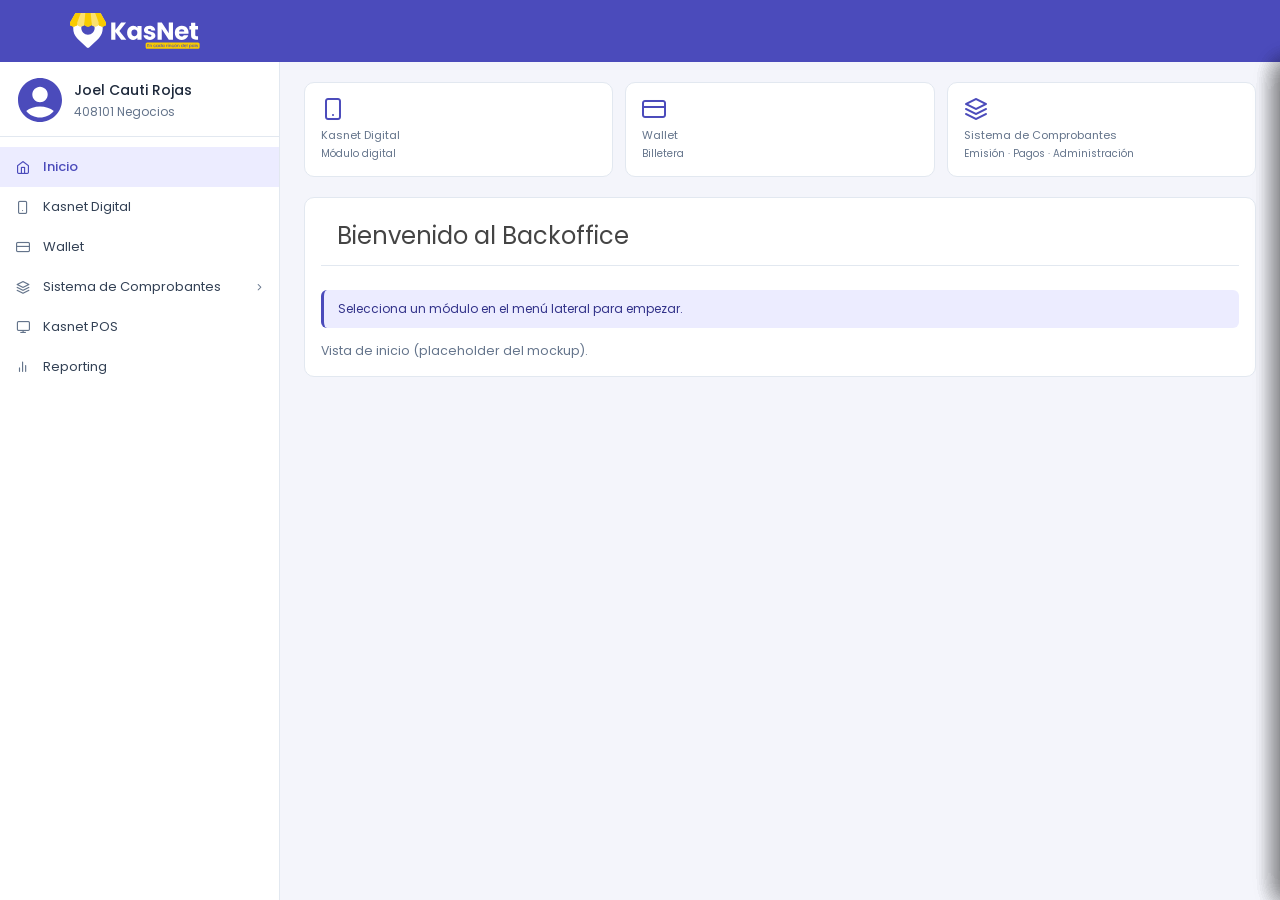
==== commit 6839d018: "mejoras auditoria" ====
--- a/index.html
+++ b/index.html
@@ -3967,26 +3967,102 @@
 </section>
 
 <section class="view" id="auditoria">
-  <div class="filters">
-    <div class="fld"><label>Usuario</label><input placeholder="jcauti"></div>
-    <div class="fld"><label>Entidad</label><select><option>Todas</option><option>Lote</option><option>Comprobante</option><option>Pago</option><option>Ubigeo</option><option>Agente</option></select></div>
-    <div class="fld"><label>Acción</label><select><option>Todas</option><option>Crear</option><option>Editar</option><option>Anular</option><option>Aprobar</option><option>Dispersar</option></select></div>
-    <div class="fld"><label>Período</label><input type="month" value="2026-08"></div>
-    <div class="fld"><label>&nbsp;</label><button class="btn">Filtrar</button></div>
-    <div class="fld"><label>&nbsp;</label><button class="btn ghost">Exportar</button></div>
+  <div class="pg-header">
+    <div>
+      <h2 class="pg-title">Auditoría</h2>
+      <p class="pg-sub">Bitácora de eventos y cambios del sistema.</p>
+    </div>
   </div>
   <div class="panel">
-    <div class="ph">Bitácora de auditoría <span class="cnt">registro de cambios del sistema</span></div>
-    <div class="pb">
-      <table>
-        <tr><th>Fecha/hora</th><th>Usuario</th><th>Entidad</th><th>Acción</th><th>Detalle</th><th>IP</th></tr>
-        <tr><td>2026-08-31 09:14:22</td><td>Joel Cauti</td><td><span class="badge b-kas">Lote</span></td><td><span class="badge b-ok">Crear</span></td><td>Carga_2026-08.xlsx · 1,482 registros</td><td>10.20.1.45</td></tr>
-        <tr><td>2026-08-31 11:02:10</td><td>María Torres</td><td><span class="badge b-kas">Comprobante</span></td><td><span class="badge b-amber">Editar</span></td><td>F001-0244 · corrección RUC receptor</td><td>10.20.1.52</td></tr>
-        <tr><td>2026-08-30 16:40:55</td><td>Joel Cauti</td><td><span class="badge b-kas">Comprobante</span></td><td><span class="badge b-warn">Anular</span></td><td>F001-0198 · NC FC01-045 · motivo: error en monto</td><td>10.20.1.45</td></tr>
-        <tr><td>2026-08-30 14:31:08</td><td>Red Comercial</td><td><span class="badge b-kas">Pago</span></td><td><span class="badge b-ok">Aprobar</span></td><td>852 comprobantes aprobados para pago</td><td>10.20.1.77</td></tr>
-        <tr><td>2026-08-29 10:05:33</td><td>Tesorería</td><td><span class="badge b-kas">Pago</span></td><td><span class="badge b-blue">Dispersar</span></td><td>Lote BCP · 312 registros · TXT generado</td><td>10.20.1.90</td></tr>
+    <div class="ph ph-bare">Registro de eventos</div>
+    <div class="lotes-search-panel">
+      <div class="pb">
+        <div class="lotes-filters">
+          <div class="float-fld lotes-search-fld">
+            <span class="float-label">Usuario</span>
+            <input type="text" id="aud-usuario" placeholder="Nombre de usuario">
+          </div>
+          <div class="float-fld float-fld-select">
+            <span class="float-label">Entidad</span>
+            <select id="aud-entidad">
+              <option value="">Todas las entidades</option>
+              <option>Lote</option>
+              <option>Comprobante</option>
+              <option>Pago</option>
+              <option>Ubigeo</option>
+              <option>Agente</option>
+            </select>
+          </div>
+          <div class="float-fld float-fld-select">
+            <span class="float-label">Acción</span>
+            <select id="aud-accion">
+              <option value="">Todas las acciones</option>
+              <option>Crear</option>
+              <option>Editar</option>
+              <option>Anular</option>
+              <option>Aprobar</option>
+              <option>Dispersar</option>
+            </select>
+          </div>
+          <div class="float-fld float-fld-select">
+            <span class="float-label">Rol</span>
+            <select id="aud-rol">
+              <option value="">Todos los roles</option>
+              <option>USUARIO_INTERNO</option>
+              <option>ADMINISTRADOR</option>
+              <option>USUARIO_EXTERNO</option>
+              <option>SISTEMA</option>
+            </select>
+          </div>
+          <button class="btn lotes-buscar-btn" id="aud-buscar-btn">Buscar</button>
+          <button class="btn ghost lotes-buscar-btn" id="aud-limpiar-btn">Limpiar</button>
+          <button class="btn ghost lotes-buscar-btn">Exportar</button>
+        </div>
+      </div>
+    </div>
+    <div class="scroll-x">
+      <table id="aud-table">
+        <thead>
+          <tr>
+            <th>Fecha / Hora</th>
+            <th>Usuario</th>
+            <th>Rol</th>
+            <th>Entidad</th>
+            <th>ID Registro</th>
+            <th>Acción</th>
+            <th>Antes</th>
+            <th>Después</th>
+            <th>IP</th>
+            <th>Metadata</th>
+          </tr>
+        </thead>
+        <tbody>
+          <tr><td class="mono-sm">2026-08-31 09:14:22</td><td>Joel Cauti</td><td><span class="badge-2 b-muted">USUARIO_INTERNO</span></td><td><span class="badge-2 b-kas">Lote</span></td><td class="mono-sm">LOT-000070</td><td><span class="badge-2 b-p06">Crear</span></td><td class="aud-state">—</td><td class="aud-state">L-01 · Lote Creado</td><td class="mono-sm">10.20.1.45</td><td class="aud-detalle">Carga_2026-08.xlsx · 1,482 registros cargados</td></tr>
+          <tr class="row-stripe"><td class="mono-sm">2026-08-31 11:02:10</td><td>María Torres</td><td><span class="badge-2 b-blue">ADMINISTRADOR</span></td><td><span class="badge-2 b-kas">Comprobante</span></td><td class="mono-sm">F001-00000244</td><td><span class="badge-2 b-blue">Editar</span></td><td class="aud-state">RUC: 20100199537</td><td class="aud-state">RUC: 20481230000</td><td class="mono-sm">10.20.1.52</td><td class="aud-detalle">F001-0244 · corrección RUC receptor</td></tr>
+          <tr><td class="mono-sm">2026-08-30 16:40:55</td><td>Joel Cauti</td><td><span class="badge-2 b-muted">USUARIO_INTERNO</span></td><td><span class="badge-2 b-kas">Comprobante</span></td><td class="mono-sm">F001-00000198</td><td><span class="badge-2 b-p04">Anular</span></td><td class="aud-state">C-11 · Sunat Aprobado</td><td class="aud-state">C-14 · Anulación en proceso</td><td class="mono-sm">10.20.1.45</td><td class="aud-detalle">NC FC01-045 · motivo: error en monto</td></tr>
+          <tr class="row-stripe"><td class="mono-sm">2026-08-30 14:31:08</td><td>Red Comercial</td><td><span class="badge-2 b-p01">USUARIO_EXTERNO</span></td><td><span class="badge-2 b-kas">Pago</span></td><td class="mono-sm">LOT-000073</td><td><span class="badge-2 b-p01">Aprobar</span></td><td class="aud-state">Pendiente aprobación</td><td class="aud-state">852 comp. aprobados</td><td class="mono-sm">10.20.1.77</td><td class="aud-detalle">852 comprobantes aprobados para dispersión</td></tr>
+          <tr><td class="mono-sm">2026-08-29 10:05:33</td><td>Tesorería</td><td><span class="badge-2 b-muted">USUARIO_INTERNO</span></td><td><span class="badge-2 b-kas">Pago</span></td><td class="mono-sm">LOT-000071</td><td><span class="badge-2 b-muted">Dispersar</span></td><td class="aud-state">TXT pendiente</td><td class="aud-state">TXT generado</td><td class="mono-sm">10.20.1.90</td><td class="aud-detalle">Lote BCP · 312 registros · TXT generado</td></tr>
+          <tr class="row-stripe"><td class="mono-sm">2026-08-29 08:50:17</td><td>Joel Cauti</td><td><span class="badge-2 b-muted">USUARIO_INTERNO</span></td><td><span class="badge-2 b-kas">Lote</span></td><td class="mono-sm">LOT-000071</td><td><span class="badge-2 b-blue">Editar</span></td><td class="aud-state">L-02 · En Clasificación</td><td class="aud-state">L-02 · 14 registros reclasificados</td><td class="mono-sm">10.20.1.45</td><td class="aud-detalle">LOT-000071 · reclasificación de 14 registros</td></tr>
+          <tr><td class="mono-sm">2026-08-28 15:22:04</td><td>SISTEMA</td><td><span class="badge-2 b-kas">SISTEMA</span></td><td><span class="badge-2 b-kas">Agente</span></td><td class="mono-sm">20567890123</td><td><span class="badge-2 b-p06">Crear</span></td><td class="aud-state">—</td><td class="aud-state">selfBilling: true</td><td class="mono-sm">10.20.1.10</td><td class="aud-detalle">RUC 20567890123 · alta de nuevo agente en padrón</td></tr>
+          <tr class="row-stripe"><td class="mono-sm">2026-08-28 12:11:39</td><td>María Torres</td><td><span class="badge-2 b-blue">ADMINISTRADOR</span></td><td><span class="badge-2 b-kas">Comprobante</span></td><td class="mono-sm">B020-00001078</td><td><span class="badge-2 b-p04">Anular</span></td><td class="aud-state">C-11 · Sunat Aprobado</td><td class="aud-state">C-14 · Anulación en proceso</td><td class="mono-sm">10.20.1.52</td><td class="aud-detalle">B020-00001078 · motivo: duplicado con F001-0198</td></tr>
+          <tr><td class="mono-sm">2026-08-27 09:03:55</td><td>Joel Cauti</td><td><span class="badge-2 b-muted">USUARIO_INTERNO</span></td><td><span class="badge-2 b-kas">Lote</span></td><td class="mono-sm">LOT-000067</td><td><span class="badge-2 b-p06">Crear</span></td><td class="aud-state">—</td><td class="aud-state">L-01 · Lote Creado</td><td class="mono-sm">10.20.1.45</td><td class="aud-detalle">Carga_2026-07.xlsx · 980 registros cargados</td></tr>
+          <tr class="row-stripe"><td class="mono-sm">2026-08-26 17:45:02</td><td>Tesorería</td><td><span class="badge-2 b-muted">USUARIO_INTERNO</span></td><td><span class="badge-2 b-kas">Pago</span></td><td class="mono-sm">LOT-000068</td><td><span class="badge-2 b-muted">Dispersar</span></td><td class="aud-state">TXT pendiente</td><td class="aud-state">TXT generado</td><td class="mono-sm">10.20.1.90</td><td class="aud-detalle">Lote BBVA · 215 registros · TXT generado</td></tr>
+        </tbody>
       </table>
-      <div class="pager"><span class="pager-info">1–5 de 2,841 eventos</span><div class="pager-ctrls"><button>«</button><button class="active">1</button><button>2</button><button>3</button><button>»</button></div></div>
+    </div>
+    <div class="lotes-footer">
+      <div class="float-fld float-fld-select">
+        <span class="float-label">Items</span>
+        <select id="aud-page-size">
+          <option value="10" selected>10 por hoja</option>
+          <option value="25">25 por hoja</option>
+          <option value="50">50 por hoja</option>
+        </select>
+      </div>
+      <span class="pager-info" id="aud-pager-info"></span>
+      <div class="pager pager-inline">
+        <div class="pager-ctrls" id="aud-pager-ctrls"></div>
+      </div>
     </div>
   </div>
 </section>
@@ -4643,11 +4719,7 @@
 
     </div>
   </div>
-  <div class="drawer-footer" id="comp-drw-footer">
-    <button class="btn cd-reprocesar-btn d-none" id="comp-drw-reprocesar"><i class="icon-refresh-cw"></i> <span id="comp-drw-reprocesar-txt">Reprocesar</span></button>
-    <button class="btn cd-reprocesar-btn d-none" id="comp-drw-guardar" onclick="guardarCambiosBandeja()"><i class="icon-save"></i> Guardar cambios</button>
-    <button class="btn cd-anular-btn btn-footer-drawer d-none" id="comp-drw-anular" onclick="openAnulacionModal()"><i class="icon-x-circle"></i> Iniciar anulación</button>
-  </div>
+
 </div>
 
 <!-- ===== DRAWER: DETALLE NOTA DE CRÉDITO ===== -->
@@ -4753,12 +4825,7 @@
 
     </div>
   </div>
-  <div class="drawer-footer d-none" id="anul-drw-footer">
-    <button class="btn cd-reprocesar-btn d-none" id="anul-drw-reprocesar">
-      <i class="icon-refresh-cw"></i> <span id="anul-drw-reprocesar-txt">Reprocesar</span>
-    </button>
-    <button class="btn cd-reprocesar-btn d-none" id="anul-drw-guardar" onclick="showToast('Cambios guardados correctamente')"><i class="icon-save"></i> Guardar cambios</button>
-  </div>
+
 </div>
 
 <!-- ===== MODAL: CONFIRMAR ANULACIÓN ===== -->
@@ -4996,17 +5063,17 @@
     </div>
     <div class="drw-section">
       <h4 class="drw-section-title">Cuenta bancaria</h4>
-      <div class="drw-info-grid">
-        <span class="drw-label">Tipo de cuenta</span>  <span class="drw-value" id="dpdw-acc-type">—</span>
-        <span class="drw-label">N° Cuenta</span>       <span class="drw-value" id="dpdw-acc-num">—</span>
-        <span class="drw-label">CCI</span>             <span class="drw-value" id="dpdw-cci">—</span>
+      <div class="cdtc-grid">
+        <div class="cdtc-card"><div class="cdtc-label">Tipo de cuenta</div><div class="cdtc-value" id="dpdw-acc-type">—</div></div>
+        <div class="cdtc-card"><div class="cdtc-label">N° Cuenta</div><div class="cdtc-value" id="dpdw-acc-num">—</div></div>
+        <div class="cdtc-card"><div class="cdtc-label">CCI</div><div class="cdtc-value" id="dpdw-cci">—</div></div>
       </div>
     </div>
     <div class="drw-section">
       <h4 class="drw-section-title">Programación</h4>
-      <div class="drw-info-grid">
-        <span class="drw-label">Fecha programada</span>  <span class="drw-value" id="dpdw-fprog">—</span>
-        <span class="drw-label">Fecha efectiva</span>    <span class="drw-value" id="dpdw-fefec">—</span>
+      <div class="cdtc-grid">
+        <div class="cdtc-card"><div class="cdtc-label">Fecha programada</div><div class="cdtc-value" id="dpdw-fprog">—</div></div>
+        <div class="cdtc-card"><div class="cdtc-label">Fecha efectiva</div><div class="cdtc-value" id="dpdw-fefec">—</div></div>
       </div>
     </div>
     <div class="drw-section d-none" id="dpdw-obs-section">
@@ -5017,7 +5084,8 @@
     </div>
   </div>
   <div class="drawer-footer">
-    <button class="btn drw-btn-action" id="dpdw-action-btn">Reprogramar</button>
+    <button class="btn cd-reprocesar-btn d-none" id="dpdw-guardar" onclick="guardarCambiosPago()"><i class="icon-save"></i> Guardar cambios</button>
+    <button class="btn cd-reprocesar-btn d-none" id="dpdw-reprocesar" onclick="reprocesarPago()"><i class="icon-refresh-cw"></i> Reprocesar</button>
   </div>
 </div>
 <script src="js/script.js"></script>
--- a/css/style.css
+++ b/css/style.css
@@ -1,4 +1,4 @@
-/* ══════════════════════════════════════════════════════
+﻿/* ══════════════════════════════════════════════════════
    SDCM — style.css  |  Mockup
    ══════════════════════════════════════════════════════ */
 
@@ -171,6 +171,19 @@
 #comp-table tbody tr.row-stripe td{background:#fafbff;}
 #comp-table tbody tr.row-stripe:hover td{background:#f7f8ff;}
 #comp-table tbody tr.row-filtered{display:none !important;}
+/* ── Auditoría ───────────────────────────────────────────── */
+#aud-table th:nth-child(1),#aud-table td:nth-child(1){text-align:left;white-space:nowrap;}
+#aud-table th:nth-child(2),#aud-table td:nth-child(2){text-align:left;}
+#aud-table th:nth-child(5),#aud-table td:nth-child(5){text-align:left;}
+#aud-table th:nth-child(7),#aud-table td:nth-child(7){text-align:left;}
+#aud-table th:nth-child(8),#aud-table td:nth-child(8){text-align:left;}
+#aud-table th:nth-child(10),#aud-table td:nth-child(10){text-align:left;}
+#aud-table tbody tr:nth-child(even){background:inherit;}
+#aud-table tbody tr.row-stripe td{background:#fafbff;}
+#aud-table tbody tr.row-stripe:hover td{background:#f7f8ff;}
+#aud-table tbody tr:hover td{background:#f7f8ff;}
+.aud-detalle{font-size:12.5px;color:var(--text);max-width:260px;}
+.aud-state{font-size:12px;color:#475569;white-space:nowrap;}
 #band-table tbody tr.row-filtered{display:none !important;}
 #bpag-table tbody tr.row-filtered{display:none !important;}
 #ppp-table tbody tr.row-filtered{display:none !important;}
@@ -277,6 +290,7 @@
 .lotes-buscar-btn{align-self:stretch;padding:0 32px;font-size:14px;border-radius:8px;}
 .lotes-footer{display:flex;align-items:center;justify-content:space-between;padding:10px 16px;border-top:1px solid var(--border);flex-wrap:wrap;gap:8px;}
 .lotes-footer .pager{margin-top:0;border-top:none;}
+.pager-row{display:flex;align-items:center;justify-content:space-between;padding:12px 20px;border-top:1px solid var(--border);gap:12px;}
 .act-btns{display:flex;gap:8px;justify-content:center;}
 
 /* ── 18. TABLE PROGRESS BARS ─────────────────────────── */
@@ -854,7 +868,7 @@
 .cd-footer{padding:20px 0;display:flex;justify-content:center;border-top:1px solid var(--border);margin-top:24px;}
 .cd-anular-btn{color:#dc2626 !important;border:1px solid #dc2626 !important; background: white;}
 .cd-anular-btn:hover{background:#fef2f2 !important;}
-.cd-reprocesar-btn{background:var(--kas);color:white !important;min-width:220px;max-width:280px;font-weight:500;font-family:'Poppins Medium';}
+.cd-reprocesar-btn{background:var(--kas);color:white !important;flex:1;min-width:0;max-width:280px;font-weight:500;font-family:'Poppins Medium';}
 .cd-reprocesar-btn:hover{background:var(--kas-d);filter:brightness(0.93);}
 #comp-drw-footer .cd-anular-btn,
 #comp-drw-footer .cd-reprocesar-btn,
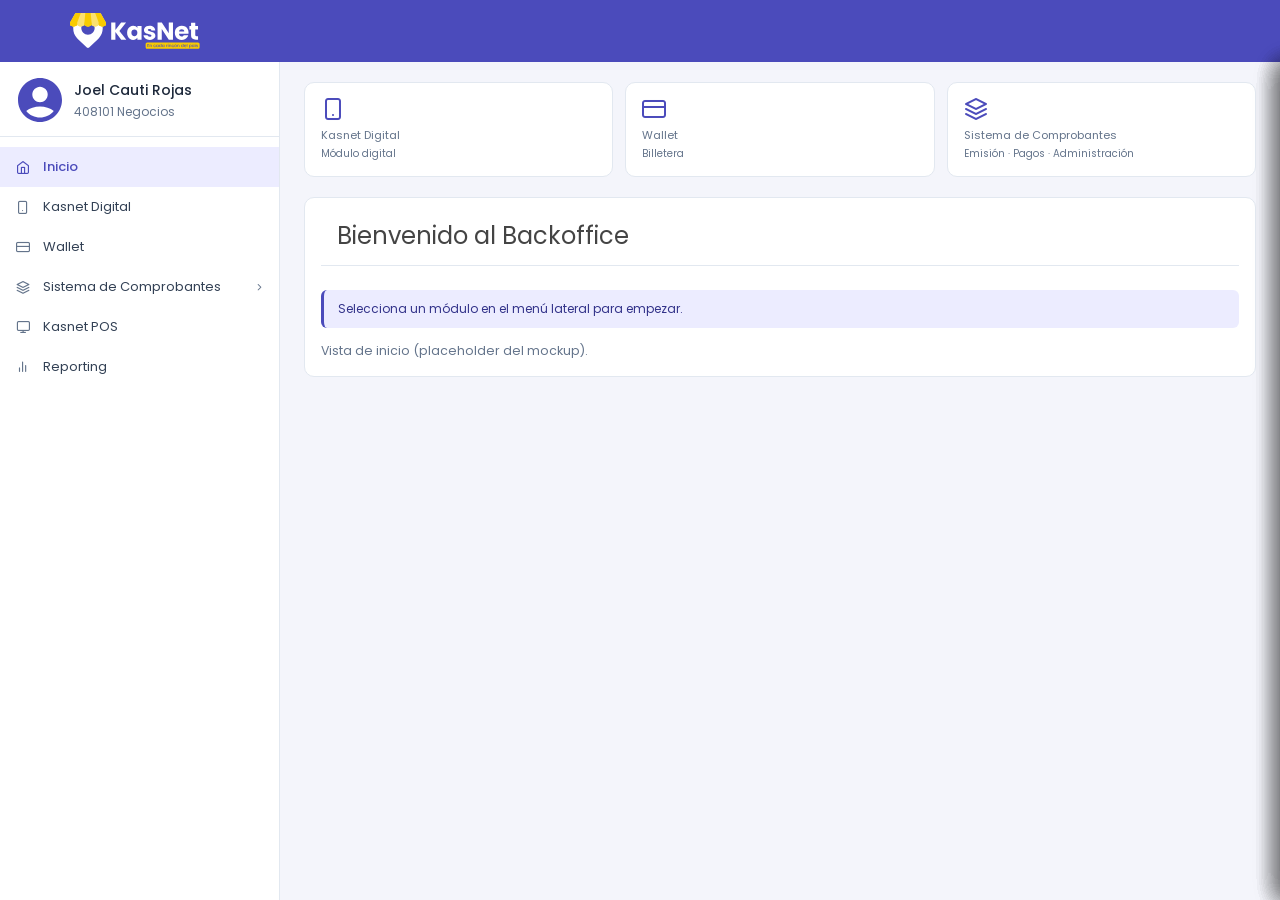
==== commit f030aa54: "disenio terminado" ====
--- a/index.html
+++ b/index.html
@@ -3915,54 +3915,230 @@
 </section>
 
 <section class="view" id="mantenimiento">
-  <div class="tabs">
-    <button class="active" data-tab="mant-ubigeos">🌎 Ubigeos</button>
-    <button data-tab="mant-agentes">👥 Agentes</button>
-  </div>
-  <div class="tab-pane active" id="mant-ubigeos">
-    <div class="btn-row btn-row-mb">
-      <button class="btn">+ Nuevo ubigeo</button>
-      <button class="btn ghost">📥 Importar Excel</button>
-      <button class="btn ghost">📤 Exportar Excel</button>
-    </div>
-    <div class="filters">
-      <div class="fld"><label>Código</label><input placeholder="150101"></div>
-      <div class="fld"><label>Departamento</label><input placeholder="Lima"></div>
-      <div class="fld"><label>Excepción IGV</label><select><option>Todos</option><option>Con excepción</option><option>Sin excepción</option></select></div>
-      <div class="fld"><label>Estado</label><select><option>Todos</option><option>Activo</option><option>Inactivo</option></select></div>
-      <div class="fld"><label>&nbsp;</label><button class="btn">Filtrar</button></div>
-    </div>
-    <div class="panel"><div class="pb">
-      <table>
-        <tr><th>Código</th><th>Departamento</th><th>Provincia</th><th>Distrito</th><th>Excepción IGV</th><th>Estado</th><th></th></tr>
-        <tr><td>150101</td><td>Lima</td><td>Lima</td><td>Lima</td><td><span class="badge b-muted">No</span></td><td><span class="badge b-ok">Activo</span></td><td><button class="btn sm ghost">Editar</button></td></tr>
-        <tr><td>160101</td><td>Loreto</td><td>Maynas</td><td>Iquitos</td><td><span class="badge b-ok">Sí — TaxRate=0</span></td><td><span class="badge b-ok">Activo</span></td><td><button class="btn sm ghost">Editar</button></td></tr>
-        <tr><td>210101</td><td>Puno</td><td>Puno</td><td>Puno</td><td><span class="badge b-muted">No</span></td><td><span class="badge b-muted">Inactivo</span></td><td><button class="btn sm ghost">Activar</button></td></tr>
-      </table>
-      <div class="pager"><span class="pager-info">1–3 de 1,874 ubigeos</span><div class="pager-ctrls"><button>«</button><button class="active">1</button><button>2</button><button>»</button></div></div>
-    </div></div>
-  </div>
-  <div class="tab-pane" id="mant-agentes">
-    <div class="btn-row btn-row-mb">
-      <button class="btn">+ Alta en autofacturación</button>
-      <button class="btn ghost">📥 Importar Excel</button>
-      <button class="btn ghost">📤 Exportar Excel</button>
-    </div>
-    <div class="filters">
-      <div class="fld"><label>RUC</label><input placeholder="20481234567"></div>
-      <div class="fld"><label>Tienda (AgentCode)</label><input placeholder="034301"></div>
-      <div class="fld"><label>Estado</label><select><option>Todos</option><option>Habilitado</option><option>Deshabilitado</option><option>Solo alta (sin datos)</option></select></div>
-      <div class="fld"><label>&nbsp;</label><button class="btn">Filtrar</button></div>
-    </div>
-    <div class="panel"><div class="pb">
-      <table>
-        <tr><th>RUC</th><th>Tienda</th><th>Razón Social</th><th>Cuenta detracción</th><th>selfBilling</th><th>Datos</th><th>Habilitado por</th><th></th></tr>
-        <tr><td>10238817868</td><td>034301</td><td>Sucre y Sale</td><td>00-123-456789</td><td><span class="badge b-ok">Habilitado</span></td><td><span class="badge b-ok">Completos</span></td><td>Joel Cauti · 2026-08-01</td><td><button class="btn sm ghost">Editar</button> <button class="btn sm ghost btn-ghost-warn">Deshabilitar</button></td></tr>
-        <tr><td>20484445556</td><td>102944</td><td>—</td><td>00-987-654321</td><td><span class="badge b-ok">Habilitado</span></td><td><span class="badge b-amber">Solo alta</span></td><td>María Torres · 2026-09-20</td><td><button class="btn sm ghost">Editar</button> <button class="btn sm ghost btn-ghost-warn">Deshabilitar</button></td></tr>
-        <tr><td>20489112233</td><td>055888</td><td>Distribuidora Norte SAC</td><td>00-445-112233</td><td><span class="badge b-muted">Deshabilitado</span></td><td><span class="badge b-ok">Completos</span></td><td>Joel Cauti · 2026-06-15</td><td><button class="btn sm ghost">Editar</button> <button class="btn sm ok">Habilitar</button></td></tr>
-      </table>
-      <div class="pager"><span class="pager-info">1–3 de 1,503 agentes</span><div class="pager-ctrls"><button>«</button><button class="active">1</button><button>2</button><button>»</button></div></div>
-    </div></div>
+  <div class="pg-header">
+    <div>
+      <h2 class="pg-title">Mantenimiento</h2>
+      <p class="pg-sub">Administración de catálogos del sistema.</p>
+    </div>
+  </div>
+  <div class="tabs mt-16">
+    <button class="active" onclick="mantTab(this,'mant-agentes')">Agentes</button>
+    <button onclick="mantTab(this,'mant-ubigeos')">Ubigeos</button>
+    <button onclick="mantTab(this,'mant-entidades')">Entidades Financieras</button>
+  </div>
+
+  <!-- ══ AGENTES ══════════════════════════════════════════════ -->
+  <div class="tab-pane active" id="mant-agentes">
+    <div class="panel mt-16">
+      <div class="ph ph-bare">Catálogo de agentes</div>
+      <div class="lotes-search-panel">
+        <div class="pb">
+          <div class="lotes-filters">
+            <div class="float-fld lotes-search-fld">
+              <span class="float-label">RUC</span>
+              <input type="text" id="mant-agt-ruc" placeholder="20481234567">
+            </div>
+            <div class="float-fld lotes-search-fld">
+              <span class="float-label">Razón Social</span>
+              <input type="text" id="mant-agt-nombre" placeholder="Nombre del agente">
+            </div>
+            <div class="float-fld float-fld-select">
+              <span class="float-label">Self-billing</span>
+              <select id="mant-agt-sb">
+                <option value="">Todos</option>
+                <option value="Sí">Sí</option>
+                <option value="No">No</option>
+              </select>
+            </div>
+            <div class="float-fld float-fld-select">
+              <span class="float-label">OSE</span>
+              <select id="mant-agt-ose">
+                <option value="">Todos</option>
+                <option value="BIZLINKS">BIZLINKS</option>
+                <option value="RAMGAST">RAMGAST</option>
+              </select>
+            </div>
+            <div class="float-fld float-fld-select">
+              <span class="float-label">Estado</span>
+              <select id="mant-agt-estado">
+                <option value="">Todos</option>
+                <option value="Activo">Activo</option>
+                <option value="Inactivo">Inactivo</option>
+              </select>
+            </div>
+            <button class="btn lotes-buscar-btn" id="mant-agt-buscar">Buscar</button>
+            <button class="btn ghost lotes-buscar-btn" id="mant-agt-limpiar">Limpiar</button>
+            <button class="btn ghost lotes-buscar-btn" onclick="document.getElementById('mant-upload').click()"><i class="icon-upload"></i> Carga masiva</button>
+          </div>
+        </div>
+      </div>
+      <div class="scroll-x">
+        <table id="mant-agt-table">
+          <thead><tr>
+            <th>RUC</th><th>Razón Social</th><th>Self-billing</th><th>Fecha inicio SB</th><th>Cuenta Detracción</th><th>OSE</th><th>Estado</th><th>Acciones</th>
+          </tr></thead>
+          <tbody>
+            <tr><td class="mono">20481230000</td><td>Distribuidora Lima SAC</td><td><span class="badge-2 b-p01">Sí</span></td><td class="mono-sm">2024-01-01</td><td class="mono-sm">00-048-123000</td><td><span class="badge-2 b-kas">BIZLINKS</span></td><td><span class="badge-2 b-p06">Activo</span></td><td><div class="act-btns"><button class="btn sm ghost" onclick="openMantEditor(this,'agt')">Editar</button></div></td></tr>
+            <tr class="row-stripe"><td class="mono">20484445556</td><td>Comercial Norte SAC</td><td><span class="badge-2 b-p01">Sí</span></td><td class="mono-sm">2024-03-15</td><td class="mono-sm">00-048-444556</td><td><span class="badge-2 b-kas">BIZLINKS</span></td><td><span class="badge-2 b-p06">Activo</span></td><td><div class="act-btns"><button class="btn sm ghost" onclick="openMantEditor(this,'agt')">Editar</button></div></td></tr>
+            <tr><td class="mono">20567890123</td><td>Servicios Centro EIRL</td><td><span class="badge-2 b-p01">Sí</span></td><td class="mono-sm">2024-06-01</td><td class="mono-sm">00-056-789012</td><td><span class="badge-2 b-blue">RAMGAST</span></td><td><span class="badge-2 b-p06">Activo</span></td><td><div class="act-btns"><button class="btn sm ghost" onclick="openMantEditor(this,'agt')">Editar</button></div></td></tr>
+            <tr class="row-stripe"><td class="mono">10987654321</td><td>García Rodríguez Juan</td><td><span class="badge-2 b-p01">Sí</span></td><td class="mono-sm">2024-01-15</td><td class="mono-sm">00-109-876543</td><td><span class="badge-2 b-kas">BIZLINKS</span></td><td><span class="badge-2 b-p06">Activo</span></td><td><div class="act-btns"><button class="btn sm ghost" onclick="openMantEditor(this,'agt')">Editar</button></div></td></tr>
+            <tr><td class="mono">20112233445</td><td>Textiles Sur SAC</td><td><span class="badge-2 b-p01">Sí</span></td><td class="mono-sm">2024-05-10</td><td class="mono-sm">00-011-223344</td><td><span class="badge-2 b-kas">BIZLINKS</span></td><td><span class="badge-2 b-p06">Activo</span></td><td><div class="act-btns"><button class="btn sm ghost" onclick="openMantEditor(this,'agt')">Editar</button></div></td></tr>
+            <tr class="row-stripe"><td class="mono">20998877665</td><td>Importaciones Andinas SAC</td><td><span class="badge-2 b-p01">Sí</span></td><td class="mono-sm">2024-02-20</td><td class="mono-sm">00-099-887766</td><td><span class="badge-2 b-blue">RAMGAST</span></td><td><span class="badge-2 b-p06">Activo</span></td><td><div class="act-btns"><button class="btn sm ghost" onclick="openMantEditor(this,'agt')">Editar</button></div></td></tr>
+            <tr><td class="mono">20489112233</td><td>Distribuidora Norte SAC</td><td><span class="badge-2 b-muted">No</span></td><td class="mono-sm">—</td><td class="mono-sm">00-048-911223</td><td><span class="badge-2 b-kas">BIZLINKS</span></td><td><span class="badge-2 b-p04">Inactivo</span></td><td><div class="act-btns"><button class="btn sm ghost" onclick="openMantEditor(this,'agt')">Editar</button></div></td></tr>
+          </tbody>
+        </table>
+      </div>
+      <div class="lotes-footer">
+        <div class="float-fld float-fld-select">
+          <span class="float-label">Items</span>
+          <select id="mant-agt-page-size">
+            <option value="10" selected>10 por hoja</option>
+            <option value="25">25 por hoja</option>
+            <option value="50">50 por hoja</option>
+          </select>
+        </div>
+        <span class="pager-info" id="mant-agt-pager-info"></span>
+        <div class="pager pager-inline"><div class="pager-ctrls" id="mant-agt-pager-ctrls"></div></div>
+      </div>
+    </div>
+  </div>
+
+  <!-- ══ UBIGEOS ══════════════════════════════════════════════ -->
+  <div class="tab-pane" id="mant-ubigeos">
+    <div class="panel mt-16">
+      <div class="ph ph-bare">Catálogo de ubigeos</div>
+      <div class="lotes-search-panel">
+        <div class="pb">
+          <div class="lotes-filters">
+            <div class="float-fld lotes-search-fld">
+              <span class="float-label">Código</span>
+              <input type="text" id="mant-ubi-code" placeholder="150101">
+            </div>
+            <div class="float-fld lotes-search-fld">
+              <span class="float-label">Departamento</span>
+              <input type="text" id="mant-ubi-dpto" placeholder="Lima">
+            </div>
+            <div class="float-fld float-fld-select">
+              <span class="float-label">Exención IGV</span>
+              <select id="mant-ubi-igv">
+                <option value="">Todos</option>
+                <option value="Sí">Sí</option>
+                <option value="No">No</option>
+              </select>
+            </div>
+            <div class="float-fld float-fld-select">
+              <span class="float-label">Estado</span>
+              <select id="mant-ubi-estado">
+                <option value="">Todos</option>
+                <option value="Activo">Activo</option>
+                <option value="Inactivo">Inactivo</option>
+              </select>
+            </div>
+            <button class="btn lotes-buscar-btn" id="mant-ubi-buscar">Buscar</button>
+            <button class="btn ghost lotes-buscar-btn" id="mant-ubi-limpiar">Limpiar</button>
+            <button class="btn ghost lotes-buscar-btn" onclick="document.getElementById('mant-upload').click()"><i class="icon-upload"></i> Carga masiva</button>
+          </div>
+        </div>
+      </div>
+      <div class="scroll-x">
+        <table id="mant-ubi-table">
+          <thead><tr>
+            <th>Código</th><th>Departamento</th><th>Provincia</th><th>Distrito</th><th>Exención IGV</th><th>Estado</th><th>Acciones</th>
+          </tr></thead>
+          <tbody>
+            <tr><td class="mono-sm">150101</td><td>Lima</td><td>Lima</td><td>Lima</td><td><span class="badge-2 b-muted">No</span></td><td><span class="badge-2 b-p06">Activo</span></td><td><div class="act-btns"><button class="btn sm ghost" onclick="openMantEditor(this,'ubi')">Editar</button></div></td></tr>
+            <tr class="row-stripe"><td class="mono-sm">150116</td><td>Lima</td><td>Lima</td><td>Miraflores</td><td><span class="badge-2 b-muted">No</span></td><td><span class="badge-2 b-p06">Activo</span></td><td><div class="act-btns"><button class="btn sm ghost" onclick="openMantEditor(this,'ubi')">Editar</button></div></td></tr>
+            <tr><td class="mono-sm">160101</td><td>Loreto</td><td>Maynas</td><td>Iquitos</td><td><span class="badge-2 b-p01">Sí</span></td><td><span class="badge-2 b-p06">Activo</span></td><td><div class="act-btns"><button class="btn sm ghost" onclick="openMantEditor(this,'ubi')">Editar</button></div></td></tr>
+            <tr class="row-stripe"><td class="mono-sm">210101</td><td>Puno</td><td>Puno</td><td>Puno</td><td><span class="badge-2 b-muted">No</span></td><td><span class="badge-2 b-p06">Activo</span></td><td><div class="act-btns"><button class="btn sm ghost" onclick="openMantEditor(this,'ubi')">Editar</button></div></td></tr>
+            <tr><td class="mono-sm">220101</td><td>San Martín</td><td>Moyobamba</td><td>Moyobamba</td><td><span class="badge-2 b-p01">Sí</span></td><td><span class="badge-2 b-p06">Activo</span></td><td><div class="act-btns"><button class="btn sm ghost" onclick="openMantEditor(this,'ubi')">Editar</button></div></td></tr>
+            <tr class="row-stripe"><td class="mono-sm">010101</td><td>Amazonas</td><td>Chachapoyas</td><td>Chachapoyas</td><td><span class="badge-2 b-p01">Sí</span></td><td><span class="badge-2 b-p04">Inactivo</span></td><td><div class="act-btns"><button class="btn sm ghost" onclick="openMantEditor(this,'ubi')">Editar</button></div></td></tr>
+          </tbody>
+        </table>
+      </div>
+      <div class="lotes-footer">
+        <div class="float-fld float-fld-select">
+          <span class="float-label">Items</span>
+          <select id="mant-ubi-page-size">
+            <option value="10" selected>10 por hoja</option>
+            <option value="25">25 por hoja</option>
+            <option value="50">50 por hoja</option>
+          </select>
+        </div>
+        <span class="pager-info" id="mant-ubi-pager-info"></span>
+        <div class="pager pager-inline"><div class="pager-ctrls" id="mant-ubi-pager-ctrls"></div></div>
+      </div>
+    </div>
+  </div>
+
+  <!-- ══ ENTIDADES FINANCIERAS ════════════════════════════════ -->
+  <div class="tab-pane" id="mant-entidades">
+    <div class="panel mt-16">
+      <div class="ph ph-bare">Catálogo de entidades financieras</div>
+      <div class="lotes-search-panel">
+        <div class="pb">
+          <div class="lotes-filters">
+            <div class="float-fld lotes-search-fld">
+              <span class="float-label">Nombre</span>
+              <input type="text" id="mant-ef-nombre" placeholder="BCP, BBVA...">
+            </div>
+            <div class="float-fld lotes-search-fld">
+              <span class="float-label">Código</span>
+              <input type="text" id="mant-ef-codigo" placeholder="BCP">
+            </div>
+            <div class="float-fld float-fld-select">
+              <span class="float-label">Canal</span>
+              <select id="mant-ef-canal">
+                <option value="">Todos</option>
+                <option value="BCP">BCP</option>
+                <option value="BBVA">BBVA</option>
+                <option value="SCOTIABANK">SCOTIABANK</option>
+                <option value="CAJAS">CAJAS</option>
+              </select>
+            </div>
+            <div class="float-fld float-fld-select">
+              <span class="float-label">Estado</span>
+              <select id="mant-ef-estado">
+                <option value="">Todos</option>
+                <option value="Activo">Activo</option>
+                <option value="Inactivo">Inactivo</option>
+              </select>
+            </div>
+            <button class="btn lotes-buscar-btn" id="mant-ef-buscar">Buscar</button>
+            <button class="btn ghost lotes-buscar-btn" id="mant-ef-limpiar">Limpiar</button>
+            <button class="btn ghost lotes-buscar-btn" onclick="document.getElementById('mant-upload').click()"><i class="icon-upload"></i> Carga masiva</button>
+          </div>
+        </div>
+      </div>
+      <div class="scroll-x">
+        <table id="mant-ef-table">
+          <thead><tr>
+            <th>Nombre</th><th>Código</th><th>BIN Financiero</th><th>Canal</th><th>Estado</th><th>Acciones</th>
+          </tr></thead>
+          <tbody>
+            <tr><td>BCP</td><td class="mono-sm">BCP</td><td class="mono-sm">00001234</td><td><span class="badge-2 b-kas">BCP</span></td><td><span class="badge-2 b-p06">Activo</span></td><td><div class="act-btns"><button class="btn sm ghost" onclick="openMantEditor(this,'ef')">Editar</button></div></td></tr>
+            <tr class="row-stripe"><td>BBVA</td><td class="mono-sm">BBVA</td><td class="mono-sm">00005678</td><td><span class="badge-2 b-kas">BBVA</span></td><td><span class="badge-2 b-p06">Activo</span></td><td><div class="act-btns"><button class="btn sm ghost" onclick="openMantEditor(this,'ef')">Editar</button></div></td></tr>
+            <tr><td>Scotiabank</td><td class="mono-sm">SCO</td><td class="mono-sm">00009012</td><td><span class="badge-2 b-kas">SCOTIABANK</span></td><td><span class="badge-2 b-p06">Activo</span></td><td><div class="act-btns"><button class="btn sm ghost" onclick="openMantEditor(this,'ef')">Editar</button></div></td></tr>
+            <tr class="row-stripe"><td>Interbank</td><td class="mono-sm">IBK</td><td class="mono-sm">00003456</td><td><span class="badge-2 b-kas">BBVA</span></td><td><span class="badge-2 b-p06">Activo</span></td><td><div class="act-btns"><button class="btn sm ghost" onclick="openMantEditor(this,'ef')">Editar</button></div></td></tr>
+            <tr><td>Banco de la Nación</td><td class="mono-sm">BN</td><td class="mono-sm">00001111</td><td><span class="badge-2 b-kas">BCP</span></td><td><span class="badge-2 b-p06">Activo</span></td><td><div class="act-btns"><button class="btn sm ghost" onclick="openMantEditor(this,'ef')">Editar</button></div></td></tr>
+            <tr class="row-stripe"><td>Caja Huancayo</td><td class="mono-sm">CH</td><td class="mono-sm">00007890</td><td><span class="badge-2 b-blue">CAJAS</span></td><td><span class="badge-2 b-p06">Activo</span></td><td><div class="act-btns"><button class="btn sm ghost" onclick="openMantEditor(this,'ef')">Editar</button></div></td></tr>
+            <tr><td>Pichincha</td><td class="mono-sm">PICH</td><td class="mono-sm">00002222</td><td><span class="badge-2 b-kas">BBVA</span></td><td><span class="badge-2 b-p06">Activo</span></td><td><div class="act-btns"><button class="btn sm ghost" onclick="openMantEditor(this,'ef')">Editar</button></div></td></tr>
+            <tr class="row-stripe"><td>Caja Trujillo</td><td class="mono-sm">CT</td><td class="mono-sm">00003333</td><td><span class="badge-2 b-blue">CAJAS</span></td><td><span class="badge-2 b-p04">Inactivo</span></td><td><div class="act-btns"><button class="btn sm ghost" onclick="openMantEditor(this,'ef')">Editar</button></div></td></tr>
+          </tbody>
+        </table>
+      </div>
+      <div class="lotes-footer">
+        <div class="float-fld float-fld-select">
+          <span class="float-label">Items</span>
+          <select id="mant-ef-page-size">
+            <option value="10" selected>10 por hoja</option>
+            <option value="25">25 por hoja</option>
+            <option value="50">50 por hoja</option>
+          </select>
+        </div>
+        <span class="pager-info" id="mant-ef-pager-info"></span>
+        <div class="pager pager-inline"><div class="pager-ctrls" id="mant-ef-pager-ctrls"></div></div>
+      </div>
+    </div>
   </div>
 </section>
 
@@ -3986,32 +4162,32 @@
             <span class="float-label">Entidad</span>
             <select id="aud-entidad">
               <option value="">Todas las entidades</option>
-              <option>Lote</option>
-              <option>Comprobante</option>
-              <option>Pago</option>
-              <option>Ubigeo</option>
-              <option>Agente</option>
+              <option value="Lote">Lote</option>
+              <option value="Comprobante">Comprobante</option>
+              <option value="Pago">Pago</option>
+              <option value="Ubigeo">Ubigeo</option>
+              <option value="Agente">Agente</option>
             </select>
           </div>
           <div class="float-fld float-fld-select">
             <span class="float-label">Acción</span>
             <select id="aud-accion">
               <option value="">Todas las acciones</option>
-              <option>Crear</option>
-              <option>Editar</option>
-              <option>Anular</option>
-              <option>Aprobar</option>
-              <option>Dispersar</option>
+              <option value="Crear">Crear</option>
+              <option value="Editar">Editar</option>
+              <option value="Anular">Anular</option>
+              <option value="Aprobar">Aprobar</option>
+              <option value="Dispersar">Dispersar</option>
             </select>
           </div>
           <div class="float-fld float-fld-select">
             <span class="float-label">Rol</span>
             <select id="aud-rol">
               <option value="">Todos los roles</option>
-              <option>USUARIO_INTERNO</option>
-              <option>ADMINISTRADOR</option>
-              <option>USUARIO_EXTERNO</option>
-              <option>SISTEMA</option>
+              <option value="USUARIO_INTERNO">USUARIO_INTERNO</option>
+              <option value="ADMINISTRADOR">ADMINISTRADOR</option>
+              <option value="USUARIO_EXTERNO">USUARIO_EXTERNO</option>
+              <option value="SISTEMA">SISTEMA</option>
             </select>
           </div>
           <button class="btn lotes-buscar-btn" id="aud-buscar-btn">Buscar</button>
@@ -4720,8 +4896,10 @@
     </div>
   </div>
 
+  <div class="drawer-footer" id="comp-drw-footer">
+    <button class="btn cd-reprocesar-btn" id="comp-drw-guardar-reprocesar" onclick="guardarYReprocesar()"><i class="icon-refresh-cw"></i> Guardar y reprocesar</button>
+  </div>
 </div>
-
 <!-- ===== DRAWER: DETALLE NOTA DE CRÉDITO ===== -->
 <div class="drawer-overlay" id="anul-drw-overlay" onclick="closeAnulDrawer()"></div>
 <div class="drawer comp-drw" id="anul-drw">
@@ -5088,6 +5266,26 @@
     <button class="btn cd-reprocesar-btn d-none" id="dpdw-reprocesar" onclick="reprocesarPago()"><i class="icon-refresh-cw"></i> Reprocesar</button>
   </div>
 </div>
+<input type="file" id="mant-upload" accept=".xlsx,.xls" class="d-none" onchange="mantHandleUpload(this)">
+<!-- ===== DRAWER: MANTENIMIENTO EDITOR ===== -->
+<div class="drawer-overlay" id="mant-drw-overlay" onclick="closeMantDrawer()"></div>
+<div class="drawer comp-drw" id="mant-drw">
+  <div class="comp-drw-header">
+    <div class="comp-drw-topbar">
+      <button class="comp-drw-back" onclick="closeMantDrawer()"><i class="icon-arrow-left"></i> Volver</button>
+    </div>
+    <div class="comp-drw-header-main">
+      <div>
+        <div class="comp-drw-nombre" id="mant-drw-title">—</div>
+        <div class="comp-drw-serie" id="mant-drw-subtitle">—</div>
+      </div>
+    </div>
+  </div>
+  <div class="drawer-body" id="mant-drw-body"></div>
+  <div class="drawer-footer">
+    <button class="btn" onclick="guardarMantCambios()"><i class="icon-save"></i> Guardar cambios</button>
+  </div>
+</div>
 <script src="js/script.js"></script>
 </body>
 </html>
--- a/css/style.css
+++ b/css/style.css
@@ -86,7 +86,7 @@
 
 /* ── 5. TABS ──────────────────────────────────────────── */
 .tabs{display:flex;gap:2px;border-bottom:1px solid var(--border);margin-bottom:16px;}
-.tabs button{padding:8px 16px;background:none;border:none;border-bottom:2px solid transparent;cursor:pointer;font-size:12.5px;color:var(--muted);transition:color .15s;}
+.tabs button{padding:8px 16px;background:none;border:none;border-bottom:2px solid transparent;cursor:pointer;font-size:12.5px;color:var(--muted);transition:color .15s;font-family:'Poppins Regular',sans-serif;}
 .tabs button.active{color:var(--kas);border-bottom-color:var(--kas);font-weight:500;font-family:'Poppins Medium';}
 .tab-pane{display:none;}
 .tab-pane.active{display:block;}
@@ -171,7 +171,12 @@
 #comp-table tbody tr.row-stripe td{background:#fafbff;}
 #comp-table tbody tr.row-stripe:hover td{background:#f7f8ff;}
 #comp-table tbody tr.row-filtered{display:none !important;}
-/* ── Auditoría ───────────────────────────────────────────── */
+/* ── Mantenimiento drawer ─────────────────────────── */
+.mant-drw-input,.mant-drw-select{width:100%;border:1.5px solid #d1d5db;border-radius:8px;padding:8px 10px;font-size:13px;font-family:'Poppins Regular',sans-serif;color:var(--text);background:#fff;outline:none;box-sizing:border-box;margin-top:4px;}
+.mant-drw-input:focus,.mant-drw-select:focus{border-color:var(--kas);}
+.mant-drw-input[readonly]{background:#f8fafc;color:var(--muted);cursor:default;}
+#mant-drw .drawer-body{padding:20px 0;}
+#mant-drw .cdtc-grid{padding:0 20px;}
 #aud-table th:nth-child(1),#aud-table td:nth-child(1){text-align:left;white-space:nowrap;}
 #aud-table th:nth-child(2),#aud-table td:nth-child(2){text-align:left;}
 #aud-table th:nth-child(5),#aud-table td:nth-child(5){text-align:left;}
@@ -184,6 +189,9 @@
 #aud-table tbody tr:hover td{background:#f7f8ff;}
 .aud-detalle{font-size:12.5px;color:var(--text);max-width:260px;}
 .aud-state{font-size:12px;color:#475569;white-space:nowrap;}
+/* Rol (col 3) y Acción (col 6) sin color de fondo */
+#aud-table td:nth-child(3) .badge-2,
+#aud-table td:nth-child(6) .badge-2{background:transparent !important;color:var(--text) !important;padding:0 !important;border-radius:0 !important;font-size:12.5px;}
 #band-table tbody tr.row-filtered{display:none !important;}
 #bpag-table tbody tr.row-filtered{display:none !important;}
 #ppp-table tbody tr.row-filtered{display:none !important;}
@@ -1186,7 +1194,7 @@
 .ppcd-toggle input{opacity:0;width:0;height:0;}
 .ppcd-toggle-slider{position:absolute;inset:0;background:#d1d5db;border-radius:24px;cursor:pointer;transition:background .2s;}
 .ppcd-toggle-slider::before{content:'';position:absolute;width:18px;height:18px;left:3px;top:3px;background:#fff;border-radius:50%;transition:transform .2s;}
-.ppcd-toggle input:checked + .ppcd-toggle-slider{background:#d97706;}
+.ppcd-toggle input:checked + .ppcd-toggle-slider{background:var(--kas);}
 .ppcd-toggle input:checked + .ppcd-toggle-slider::before{transform:translateX(20px);}
 .ppcd-toggle-hint{font-size:11.5px;color:var(--muted);margin:0;line-height:1.4;}
 
